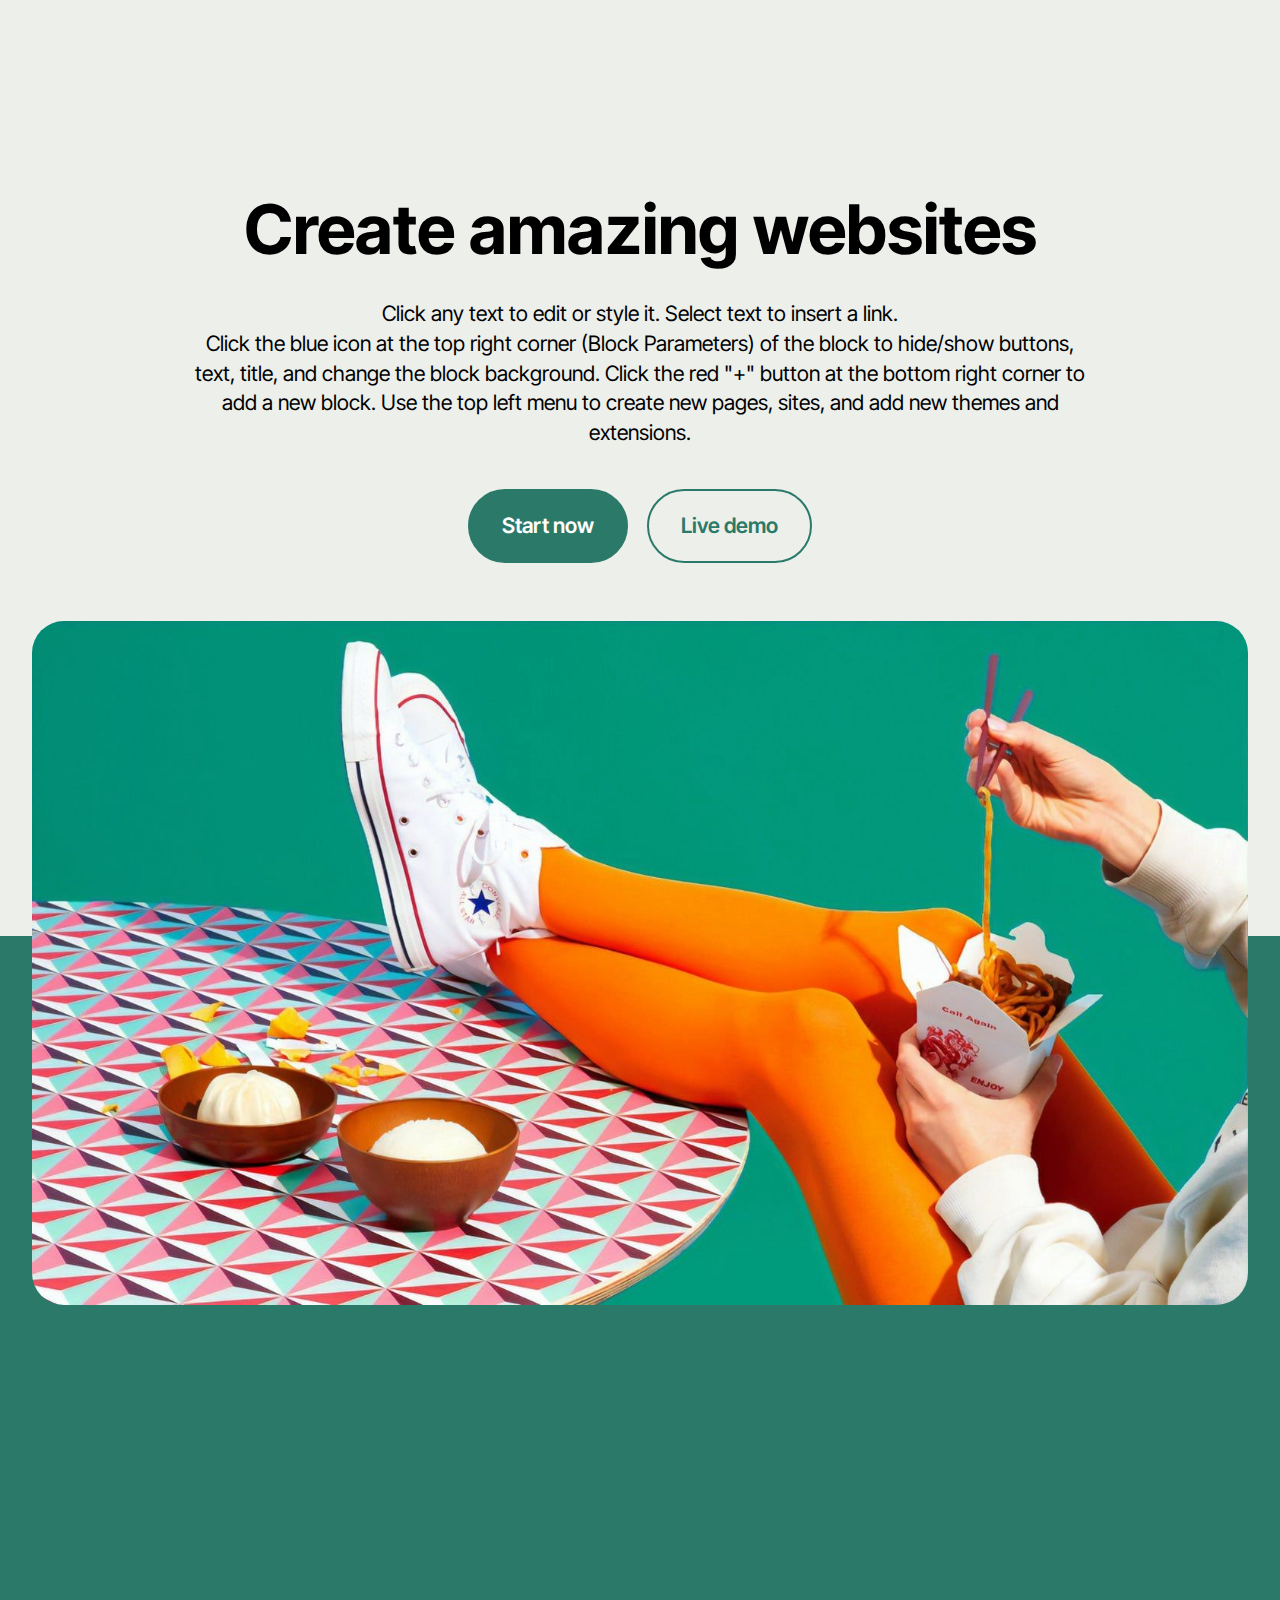
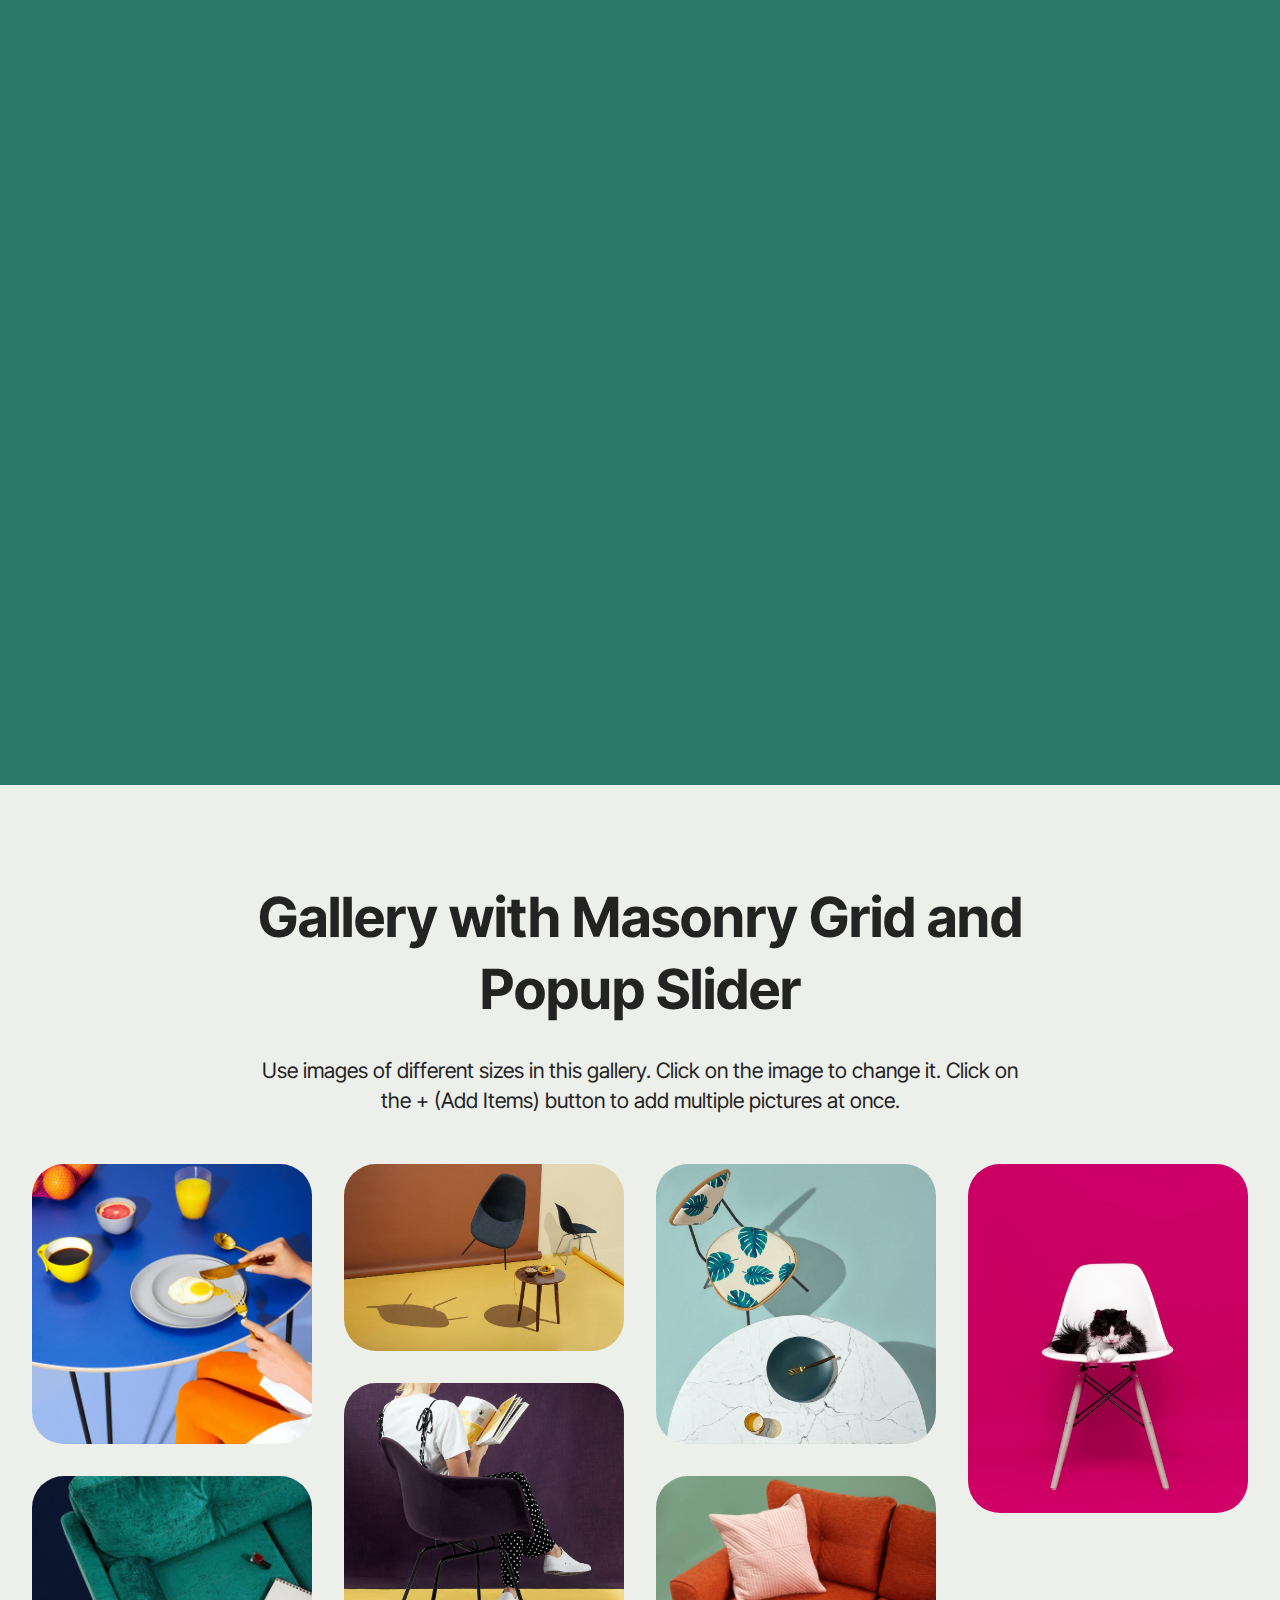
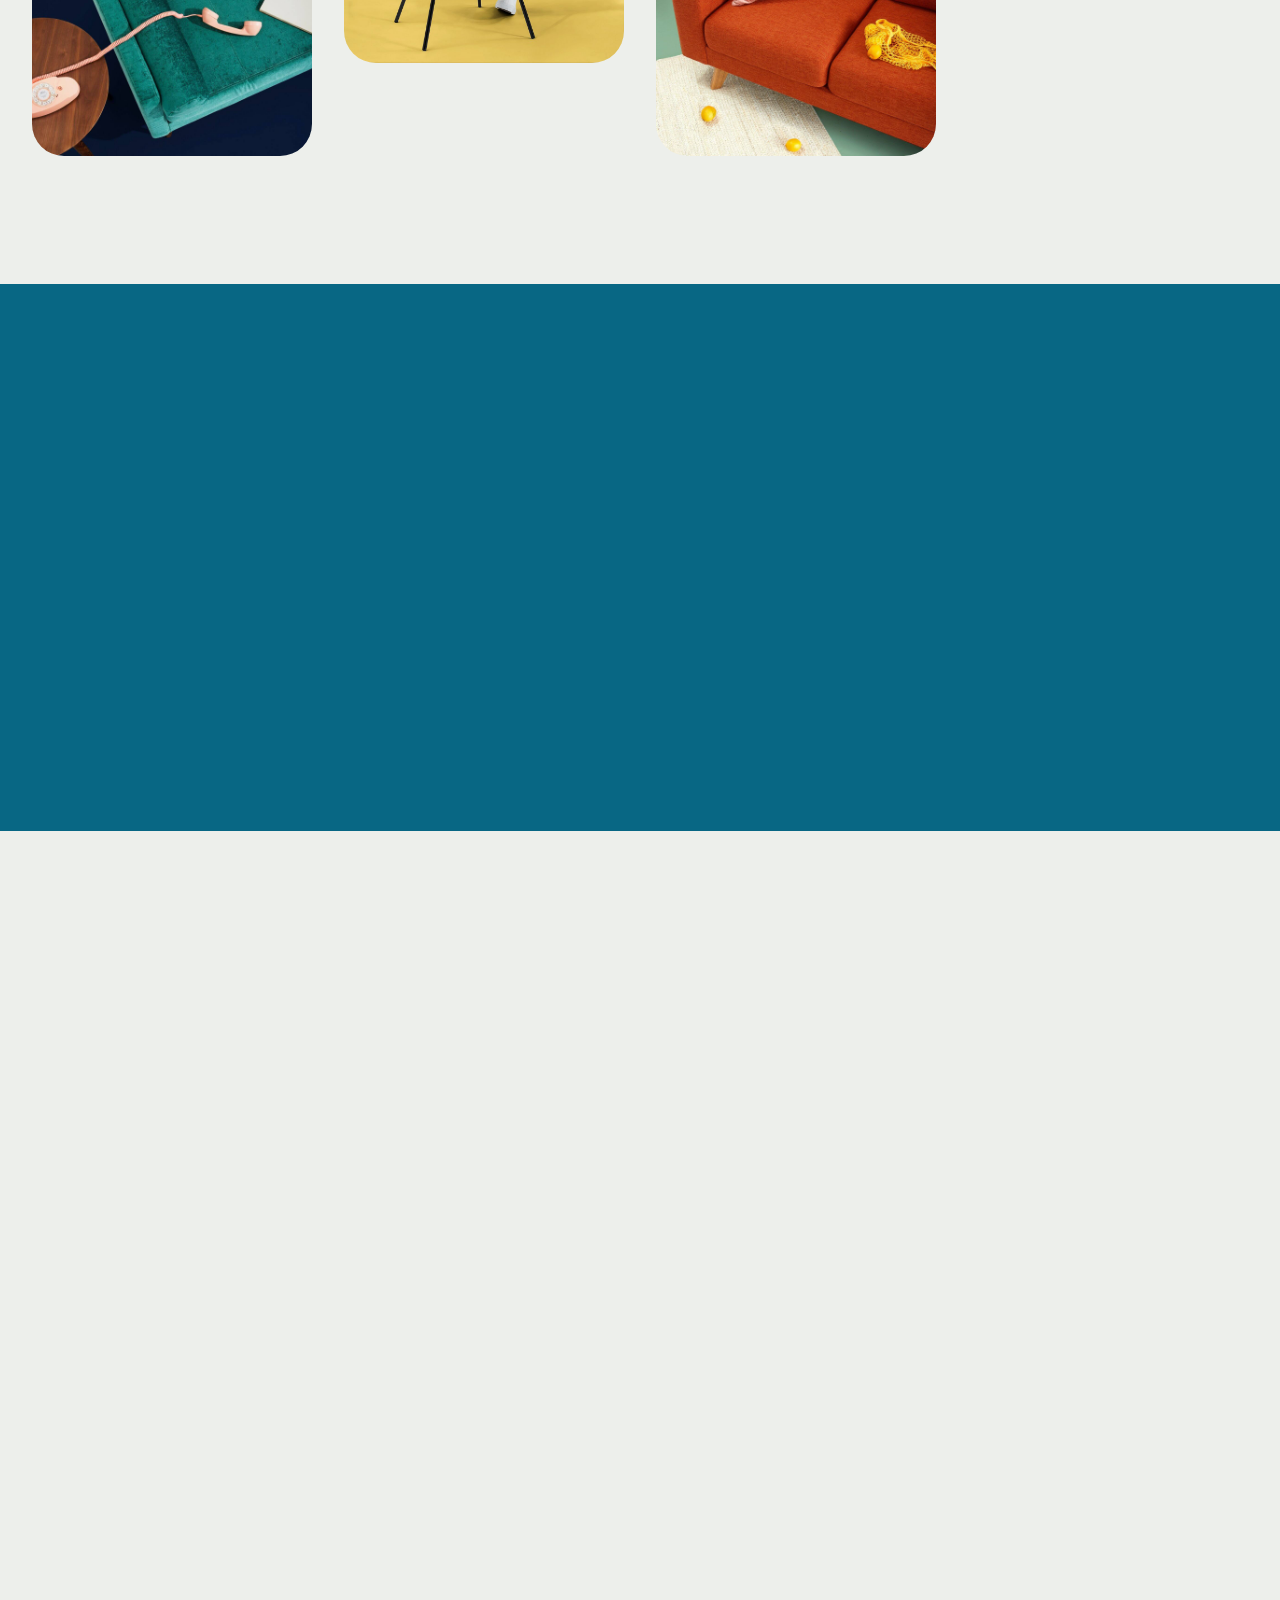
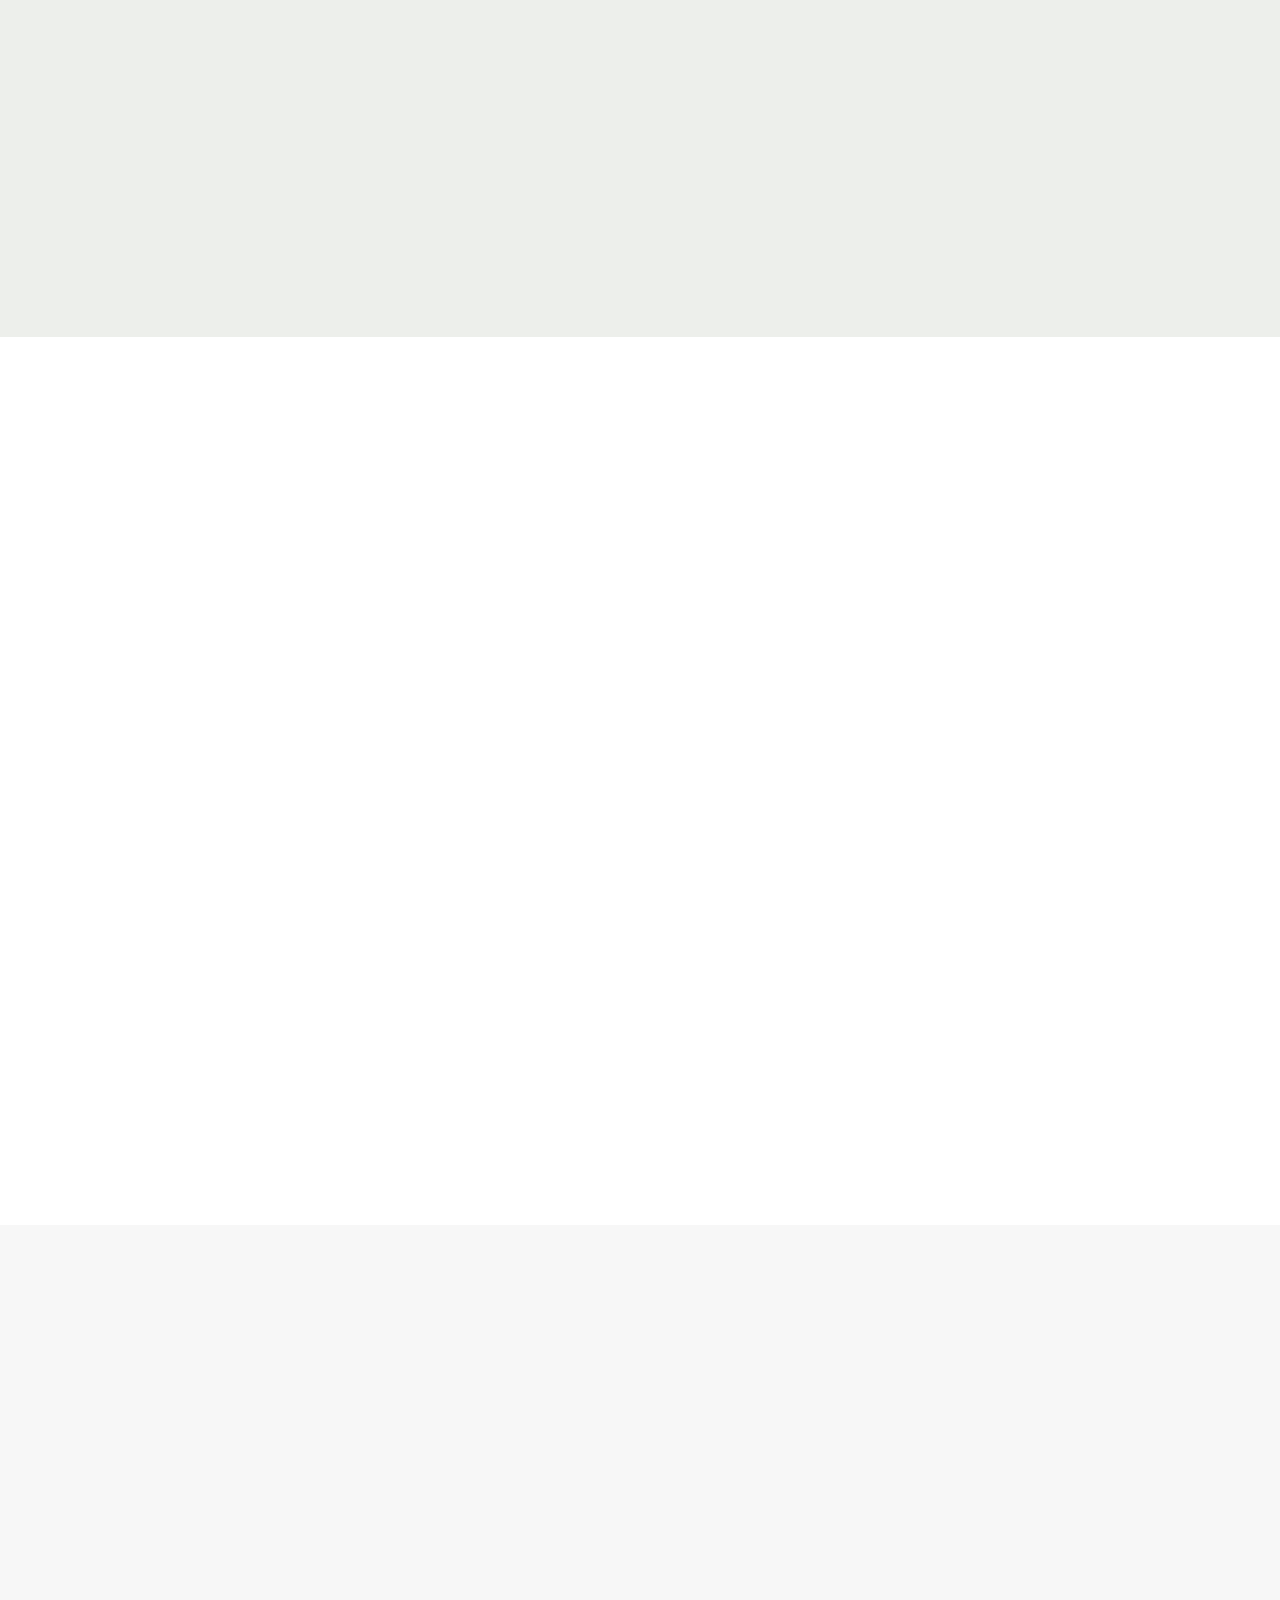
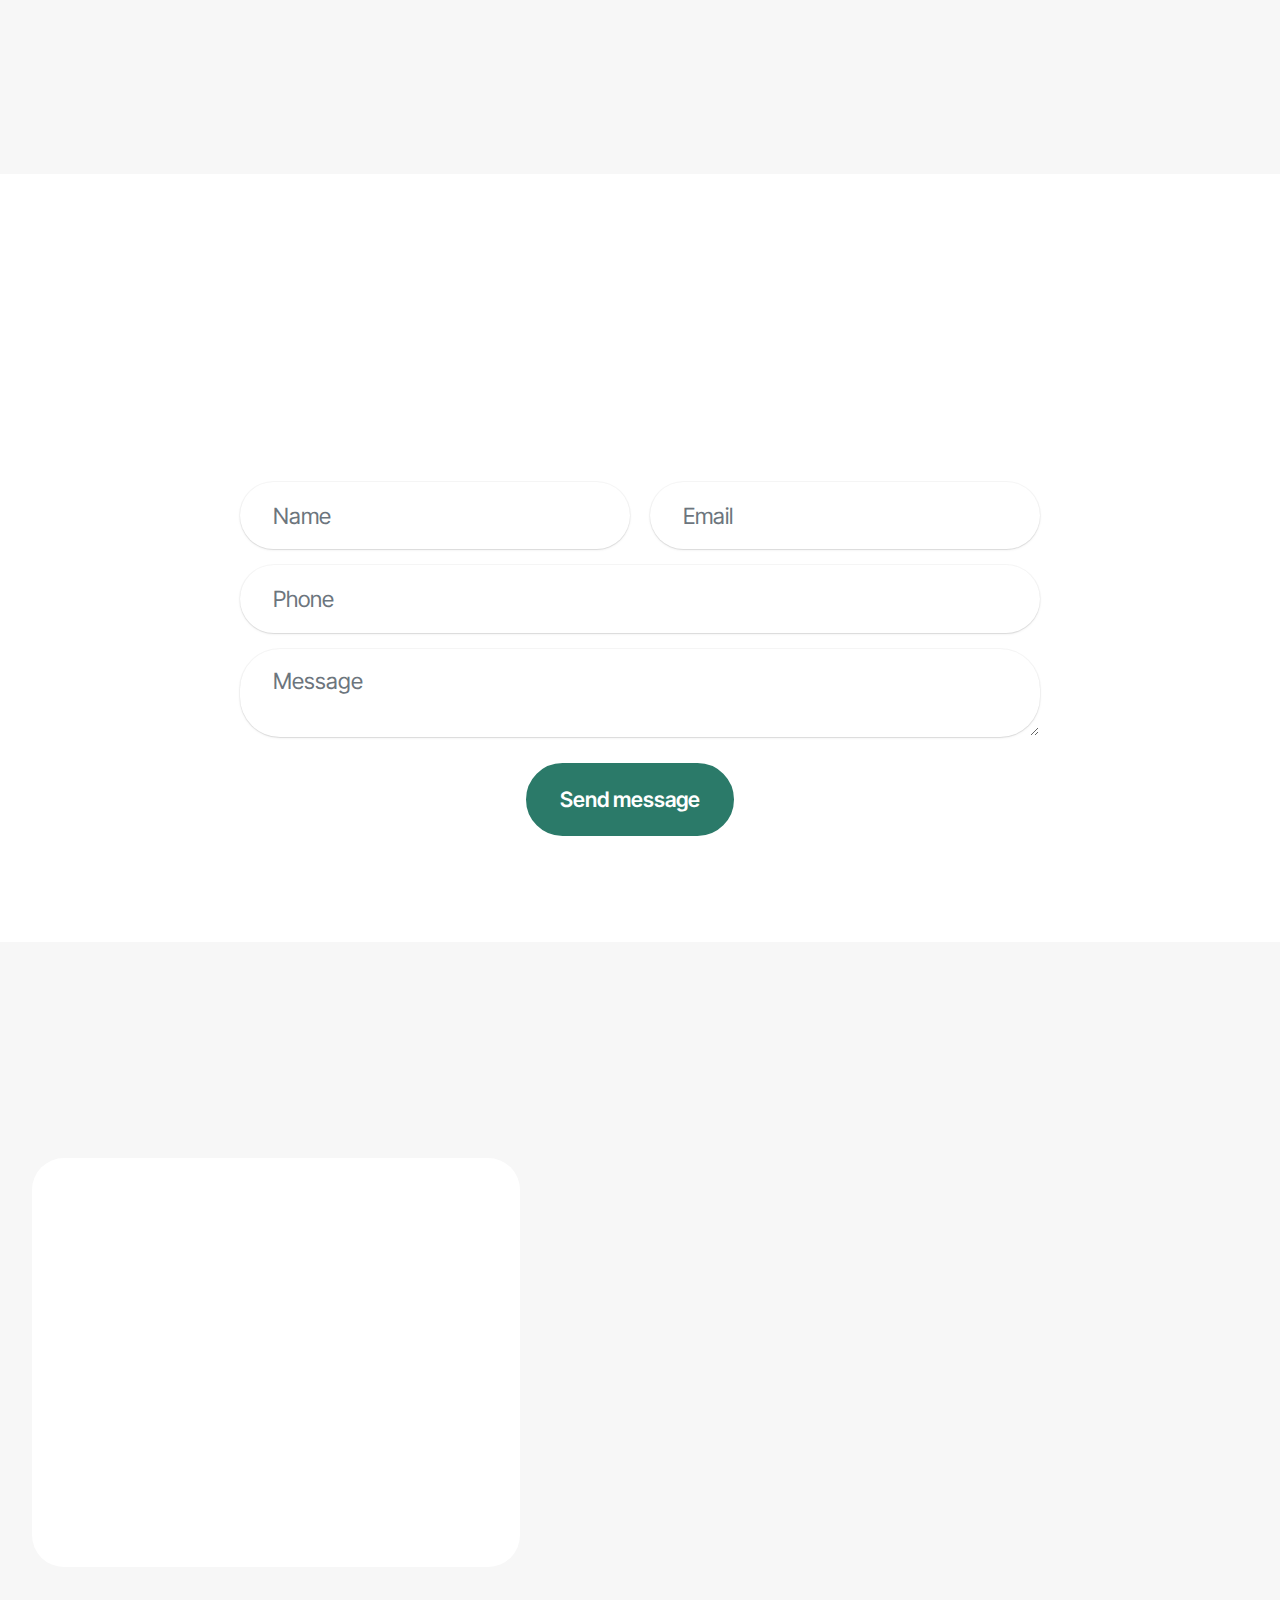
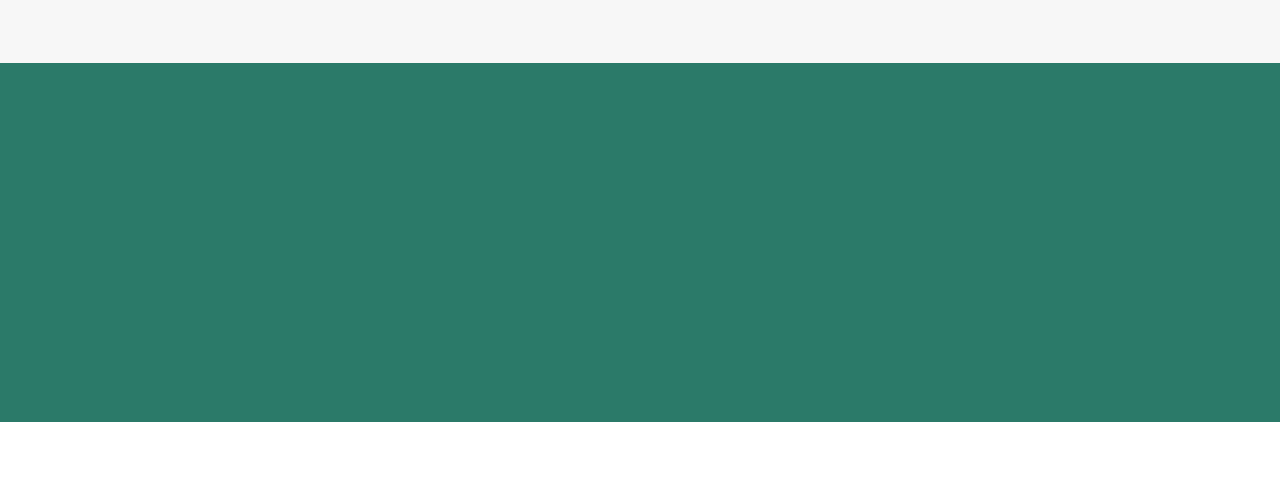
==== index.html @ 75840890 "Add files via upload" ====
<!DOCTYPE html>
<html  >
<head>
  <!-- Site made with Mobirise Website Builder v6.0.1, https://mobirise.com -->
  <meta charset="UTF-8">
  <meta http-equiv="X-UA-Compatible" content="IE=edge">
  <meta name="generator" content="Mobirise v6.0.1, mobirise.com">
  <meta name="viewport" content="width=device-width, initial-scale=1, minimum-scale=1">
  <link rel="shortcut icon" href="assets/images/logo5.png" type="image/x-icon">
  <meta name="description" content="">
  
  
  <title>Home</title>
  <link rel="stylesheet" href="assets/web/assets/mobirise-icons2/mobirise2.css">
  <link rel="stylesheet" href="assets/bootstrap/css/bootstrap.min.css">
  <link rel="stylesheet" href="assets/bootstrap/css/bootstrap-grid.min.css">
  <link rel="stylesheet" href="assets/bootstrap/css/bootstrap-reboot.min.css">
  <link rel="stylesheet" href="assets/animatecss/animate.css">
  <link rel="stylesheet" href="assets/socicon/css/styles.css">
  <link rel="stylesheet" href="assets/theme/css/style.css">
  <link rel="stylesheet" href="assets/gallery/style.css">
  <link rel="preload" href="https://fonts.googleapis.com/css?family=Inter+Tight:100,200,300,400,500,600,700,800,900,100i,200i,300i,400i,500i,600i,700i,800i,900i&display=swap" as="style" onload="this.onload=null;this.rel='stylesheet'">
  <noscript><link rel="stylesheet" href="https://fonts.googleapis.com/css?family=Inter+Tight:100,200,300,400,500,600,700,800,900,100i,200i,300i,400i,500i,600i,700i,800i,900i&display=swap"></noscript>
  <link rel="preload" as="style" href="assets/mobirise/css/mbr-additional.css?v=AO4GKt"><link rel="stylesheet" href="assets/mobirise/css/mbr-additional.css?v=AO4GKt" type="text/css">

  
  
  
</head>
<body>
  
  <section data-bs-version="5.1" class="header5 cid-tJS6uM4N87" id="header05-1">
	

	
	
	<div class="topbg"></div>
	<div class="align-center container">
		<div class="row justify-content-center">
			<div class="col-md-12 col-lg-9">
				<h1 class="mbr-section-title mbr-fonts-style mb-4 display-1"><strong>Create amazing websites</strong></h1>
				<p class="mbr-text mbr-fonts-style mb-4 display-7">Click any text to edit or style it. Select text to insert a link.
<br>Click the blue icon at the top right corner (Block Parameters) of the block to hide/show buttons, text, title, and change the block background. Click the red "+" button at the bottom right corner to add a new block. Use the top left menu to create new pages, sites, and add new themes and extensions.</p>
				<div class="mbr-section-btn mt-3"><a class="btn btn-primary display-7" href="index.html#form02-6">Start now</a> <a class="btn btn-primary-outline display-7" href="index.html#gallery02-v">Live demo</a></div>
			</div>
		</div>
		<div class="row mt-5 justify-content-center">
			<div class="col-12 col-lg-12">
				<img src="assets/images/11.jpg" alt="Mobirise Website Builder" title="">
			</div>
		</div>
	</div>
</section>

<section data-bs-version="5.1" class="features4 cid-tMlEXTHLbS" id="features04-w">
	
	
	<div class="container">
		<div class="row justify-content-center">
			<div class="col-12 content-head">
				<div class="mbr-section-head mb-5">
					<h4 class="mbr-section-title mbr-fonts-style align-center mb-0 display-2"><strong>Our Services</strong></h4>
					<h5 class="mbr-section-subtitle mbr-fonts-style align-center mb-0 mt-4 display-7">Hover over pictures to add more cards or rearrange them with the Tools panel. Add multiple cards by selecting multiple images. You can set the number of columns in Block Parameters.</h5>
					
				</div>
			</div>
		</div>
		<div class="row">
			<div class="item features-image col-12 col-md-6 col-lg-4">
				<div class="item-wrapper">
					<div class="item-img">
						<img src="assets/images/gallery03.jpg" alt="Mobirise Website Builder">
					</div>
					<div class="item-content">
						<h5 class="item-title mbr-fonts-style display-5">
							<strong>Marketing</strong>
						</h5>
						
						<p class="mbr-text mbr-fonts-style display-7">
							Service Description. You can show/hide the title, subtitle, text, button in the Block Parameters
						</p>
						<div class="mbr-section-btn item-footer"><a href="" class="btn item-btn btn-primary display-7">Learn more</a></div>
					</div>

				</div>
			</div>
			<div class="item features-image col-12 col-md-6 col-lg-4">
				<div class="item-wrapper">
					<div class="item-img">
						<img src="assets/images/gallery05.jpg" alt="Mobirise Website Builder">
					</div>
					<div class="item-content">
						<h5 class="item-title mbr-fonts-style display-5">
							<strong>Promotion</strong>
						</h5>
						
						<p class="mbr-text mbr-fonts-style display-7">
							Service Description. You can show/hide the title, subtitle, text, button in the Block Parameters
						</p>
						<div class="mbr-section-btn item-footer"><a href="" class="btn item-btn btn-primary display-7">Learn more</a></div>
					</div>
				</div>
			</div>
			<div class="item features-image col-12 col-md-6 col-lg-4">
				<div class="item-wrapper">
					<div class="item-img">
						<img src="assets/images/gallery02.jpg" alt="Mobirise Website Builder">
					</div>
					<div class="item-content">
						<h5 class="item-title mbr-fonts-style display-5">
							<strong>Branding</strong>
						</h5>
						
						<p class="mbr-text mbr-fonts-style display-7">
							Service Description. You can show/hide the title, subtitle, text, button in the Block Parameters<br>
						</p>
						<div class="mbr-section-btn item-footer"><a href="" class="btn item-btn btn-primary display-7">Learn more</a></div>
					</div>
				</div>
			</div>
		</div>
	</div>
</section>

<section data-bs-version="5.1" class="gallery1 mbr-gallery cid-tMlDYtQ5fF" id="gallery02-v">
    

    
    

    <div class="container-fluid">
        <div class="row justify-content-center">
            <div class="col-12 content-head">
                <div class="mbr-section-head mb-5">
                    <h3 class="mbr-section-title mbr-fonts-style align-center m-0 display-2"><strong>Gallery with Masonry Grid and Popup Slider</strong></h3>
                    <h4 class="mbr-section-subtitle mbr-fonts-style align-center mb-0 mt-4 display-7">Use images of different sizes in this gallery. Click on the image to change it. Click on the + (Add Items) button to add multiple pictures at once.</h4>
                </div>
            </div>
        </div>
        <div class="row mbr-gallery mbr-masonry" data-masonry="{&quot;percentPosition&quot;: true }">
            <div class="col-12 col-md-6 col-lg-3 item gallery-image">
                <div class="item-wrapper" data-toggle="modal" data-bs-toggle="modal" data-target="#uFOIJgC7YO-modal" data-bs-target="#uFOIJgC7YO-modal">
                    <img class="w-100" src="assets/images/gallery03.jpg" alt="Mobirise Website Builder" data-slide-to="0" data-bs-slide-to="0" data-target="#lb-uFOIJgC7YO" data-bs-target="#lb-uFOIJgC7YO">
                    <div class="icon-wrapper">
                        <span class="mobi-mbri mobi-mbri-search mbr-iconfont mbr-iconfont-btn"></span>
                    </div>
                </div>
                
            </div>
            <div class="col-12 col-md-6 col-lg-3 item gallery-image">
                <div class="item-wrapper" data-toggle="modal" data-bs-toggle="modal" data-target="#uFOIJgC7YO-modal" data-bs-target="#uFOIJgC7YO-modal">
                    <img class="w-100" src="assets/images/gallery13.jpg" alt="Mobirise Website Builder" data-slide-to="1" data-bs-slide-to="1" data-target="#lb-uFOIJgC7YO" data-bs-target="#lb-uFOIJgC7YO">
                    <div class="icon-wrapper">
                        <span class="mobi-mbri mobi-mbri-search mbr-iconfont mbr-iconfont-btn"></span>
                    </div>
                </div>
                
            </div>
            <div class="col-12 col-md-6 col-lg-3 item gallery-image">
                <div class="item-wrapper" data-toggle="modal" data-bs-toggle="modal" data-target="#uFOIJgC7YO-modal" data-bs-target="#uFOIJgC7YO-modal">
                    <img class="w-100" src="assets/images/gallery10.jpg" alt="Mobirise Website Builder" data-slide-to="2" data-bs-slide-to="2" data-target="#lb-uFOIJgC7YO" data-bs-target="#lb-uFOIJgC7YO">
                    <div class="icon-wrapper">
                        <span class="mobi-mbri mobi-mbri-search mbr-iconfont mbr-iconfont-btn"></span>
                    </div>
                </div>
                
            </div>
            <div class="col-12 col-md-6 col-lg-3 item gallery-image">
                <div class="item-wrapper" data-toggle="modal" data-bs-toggle="modal" data-target="#uFOIJgC7YO-modal" data-bs-target="#uFOIJgC7YO-modal">
                    <img class="w-100" src="assets/images/gallery08.jpg" alt="Mobirise Website Builder" data-slide-to="3" data-bs-slide-to="3" data-target="#lb-uFOIJgC7YO" data-bs-target="#lb-uFOIJgC7YO">
                    <div class="icon-wrapper">
                        <span class="mobi-mbri mobi-mbri-search mbr-iconfont mbr-iconfont-btn"></span>
                    </div>
                </div>
                
            </div>
            <div class="col-12 col-md-6 col-lg-3 item gallery-image">
                <div class="item-wrapper" data-toggle="modal" data-bs-toggle="modal" data-target="#uFOIJgC7YO-modal" data-bs-target="#uFOIJgC7YO-modal">
                    <img class="w-100" src="assets/images/gallery06.jpg" alt="Mobirise Website Builder" data-slide-to="4" data-bs-slide-to="4" data-target="#lb-uFOIJgC7YO" data-bs-target="#lb-uFOIJgC7YO">
                    <div class="icon-wrapper">
                        <span class="mobi-mbri mobi-mbri-search mbr-iconfont mbr-iconfont-btn"></span>
                    </div>
                </div>
                
            </div>
            <div class="col-12 col-md-6 col-lg-3 item gallery-image">
                <div class="item-wrapper" data-toggle="modal" data-bs-toggle="modal" data-target="#uFOIJgC7YO-modal" data-bs-target="#uFOIJgC7YO-modal">
                    <img class="w-100" src="assets/images/gallery02.jpg" alt="Mobirise Website Builder" data-slide-to="5" data-bs-slide-to="5" data-target="#lb-uFOIJgC7YO" data-bs-target="#lb-uFOIJgC7YO">
                    <div class="icon-wrapper">
                        <span class="mobi-mbri mobi-mbri-search mbr-iconfont mbr-iconfont-btn"></span>
                    </div>
                </div>
                
            </div>
            <div class="col-12 col-md-6 col-lg-3 item gallery-image">
                <div class="item-wrapper" data-toggle="modal" data-bs-toggle="modal" data-target="#uFOIJgC7YO-modal" data-bs-target="#uFOIJgC7YO-modal">
                    <img class="w-100" src="assets/images/gallery01.jpg" alt="Mobirise Website Builder" data-slide-to="6" data-bs-slide-to="6" data-target="#lb-uFOIJgC7YO" data-bs-target="#lb-uFOIJgC7YO">
                    <div class="icon-wrapper">
                        <span class="mobi-mbri mobi-mbri-search mbr-iconfont mbr-iconfont-btn"></span>
                    </div>
                </div>
                
            </div>
        </div>

        <div class="modal mbr-slider" tabindex="-1" role="dialog" aria-hidden="true" id="uFOIJgC7YO-modal">
            <div class="modal-dialog" role="document">
                <div class="modal-content">
                    <div class="modal-body">
                        <div class="carousel slide" id="lb-uFOIJgC7YO" data-interval="5000" data-bs-interval="5000">
                            <div class="carousel-inner">
                                <div class="carousel-item active">
                                    <img class="d-block w-100" src="assets/images/gallery03.jpg" alt="Mobirise Website Builder">
                                </div>
                                <div class="carousel-item">
                                    <img class="d-block w-100" src="assets/images/gallery13.jpg" alt="Mobirise Website Builder">
                                </div>
                                <div class="carousel-item">
                                    <img class="d-block w-100" src="assets/images/gallery10.jpg" alt="Mobirise Website Builder">
                                </div>
                                <div class="carousel-item">
                                    <img class="d-block w-100" src="assets/images/gallery08.jpg" alt="Mobirise Website Builder">
                                </div>
                                <div class="carousel-item">
                                    <img class="d-block w-100" src="assets/images/gallery06.jpg" alt="Mobirise Website Builder">
                                </div>
                                <div class="carousel-item">
                                    <img class="d-block w-100" src="assets/images/gallery02.jpg" alt="Mobirise Website Builder">
                                </div>
                                <div class="carousel-item">
                                    <img class="d-block w-100" src="assets/images/gallery01.jpg" alt="Mobirise Website Builder">
                                </div>
                            </div>
                            <ol class="carousel-indicators">
                                <li data-slide-to="0" data-bs-slide-to="0" class="active" data-target="#lb-uFOIJgC7YO" data-bs-target="#lb-uFOIJgC7YO"></li>
                                <li data-slide-to="1" data-bs-slide-to="1" data-target="#lb-uFOIJgC7YO" data-bs-target="#lb-uFOIJgC7YO"></li>
                                <li data-slide-to="2" data-bs-slide-to="2" data-target="#lb-uFOIJgC7YO" data-bs-target="#lb-uFOIJgC7YO"></li>
                                <li data-slide-to="3" data-bs-slide-to="3" data-target="#lb-uFOIJgC7YO" data-bs-target="#lb-uFOIJgC7YO"></li>
                                <li data-slide-to="4" data-bs-slide-to="4" data-target="#lb-uFOIJgC7YO" data-bs-target="#lb-uFOIJgC7YO"></li>
                                <li data-slide-to="5" data-bs-slide-to="5" data-target="#lb-uFOIJgC7YO" data-bs-target="#lb-uFOIJgC7YO"></li>
                                <li data-slide-to="6" data-bs-slide-to="6" data-target="#lb-uFOIJgC7YO" data-bs-target="#lb-uFOIJgC7YO"></li>
                            </ol>
                            <a role="button" href="" class="close" data-dismiss="modal" data-bs-dismiss="modal" aria-label="Close">
                            </a>
                            <a class="carousel-control-prev carousel-control" role="button" data-slide="prev" data-bs-slide="prev" href="#lb-uFOIJgC7YO">
                                <span class="mobi-mbri mobi-mbri-arrow-prev" aria-hidden="true"></span>
                                <span class="sr-only visually-hidden">Previous</span>
                            </a>
                            <a class="carousel-control-next carousel-control" role="button" data-slide="next" data-bs-slide="next" href="#lb-uFOIJgC7YO">
                                <span class="mobi-mbri mobi-mbri-arrow-next" aria-hidden="true"></span>
                                <span class="sr-only visually-hidden">Next</span>
                            </a>
                        </div>
                    </div>
                </div>
            </div>
        </div>
    </div>
</section>

<section data-bs-version="5.1" class="header09 cid-tLAX5BnXkJ" id="header09-q">
	
	
	<div class="container">
		<div class="row">
			<div class="content-wrap col-12 col-md-8">
				<h1 class="mbr-section-title mbr-fonts-style mbr-white mb-4 display-1"><strong>Unlock boundless possibilities</strong></h1>
				
				<p class="mbr-fonts-style mbr-text mbr-white mb-4 display-7">
					Mobirise Free Website Maker is perfect for non-techies and great for pro-coders for fast prototyping and small customers' projects.
				</p>
				<div class="mbr-section-btn"><a class="btn btn-white-outline display-7" href="https://mobiri.se">Learn more</a></div>
			</div>
		</div>
	</div>
</section>

<section data-bs-version="5.1" class="header7 cid-tLeaLmEeFr" id="header07-h">
  

  
  
  
  <div class="align-center container">
    <div class="row justify-content-center">
      <div class="col-md-12 col-lg-9 mb-5">
        <h1 class="mbr-section-title mbr-fonts-style display-1"><strong>Block with video</strong>
        </h1>
        <p class="mbr-text mbr-fonts-style mt-4 display-7">
          Click on the media content to replace it. In some blocks, you can change media content via Block Parameters.
        </p>
        
      </div>
    </div>

    <div class="row justify-content-center">
      <div class="mbr-figure col-12 col-md-12"><iframe class="mbr-embedded-video" src="https://www.youtube.com/embed/sGpPgQeEyOc?rel=0&amp;amp;mute=1&amp;showinfo=0&amp;autoplay=1&amp;loop=1&amp;playlist=sGpPgQeEyOc" width="1280" height="720" frameborder="0" allowfullscreen></iframe></div>
    </div>
  </div>
</section>

<section data-bs-version="5.1" class="header1 cid-tJS9vXDdRK" id="header01-7">
	

	
	

	<div class="container">
		<div class="row justify-content-center">
			<div class="col-12 col-md-12 col-lg-7 image-wrapper">
				<img class="w-100" src="assets/images/gallery01.jpg" alt="Mobirise Website Builder">
			</div>
			<div class="col-12 col-lg col-md-12">
				<div class="text-wrapper align-left">
					<h1 class="mbr-section-title mbr-fonts-style mb-4 display-2"><strong>About us</strong></h1>
					<p class="mbr-text mbr-fonts-style mb-4 display-7">
						Most blocks can be used with various types of backgrounds: color, pictures, or videos. It can be set in Block Parameters.&nbsp;You can show/hide the title, subtitle, text, button in the Block Parameters (blue gear icon at the top right corner of the block).&nbsp;</p>
					<div class="mbr-section-btn mt-3"><a class="btn btn-primary display-7" href="https://mobiri.se">Start now</a></div>
				</div>
			</div>
		</div>
	</div>
</section>

<section data-bs-version="5.1" class="features15 cid-tLek7gQhG7" id="features015-m">
	

	
	
	<div class="container">
		<div class="mbr-section-head mb-5">
			<h4 class="mbr-section-title mbr-fonts-style align-center mb-0 display-2">
			  <strong>Why us?</strong></h4>
			
		  </div>
		<div class="row justify-content-center">
			<div class="item features-without-image col-12 col-lg-4">
				<div class="item-wrapper">
					<div class="img-wrapper">
						<img src="assets/images/shop1.jpg" alt="Mobirise Website Builder">
					</div>
					<div class="card-box">
						<h4 class="card-title mbr-fonts-style mb-3 display-5">
							<strong>Free</strong></h4>
						<h5 class="card-text mbr-fonts-style display-7">
							Mobirise is a free website builder. Mobirise is a free website builder. Mobirise is a free website builder.</h5>
					</div>
				</div>
			</div>
			<div class="item features-without-image col-12 col-lg-4">
				<div class="item-wrapper">
					<div class="img-wrapper">
						<img src="assets/images/shop2.jpg" alt="Mobirise Website Builder">
					</div>
					<div class="card-box">
						<h4 class="card-title mbr-fonts-style mb-3 display-5">
							<strong>Easy</strong></h4>
						<h5 class="card-text mbr-fonts-style display-7">
							Create landing pages with ease. Create landing pages with ease. Create landing pages with ease.<br><br></h5>
					</div>
				</div>
			</div>
			<div class="item features-without-image col-12 col-lg-4">
				<div class="item-wrapper">
					<div class="img-wrapper">
						<img src="assets/images/shop3.jpg" alt="Mobirise Website Builder">
					</div>
					<div class="card-box">
						<h4 class="card-title mbr-fonts-style mb-3 display-5">
							<strong>Beautiful</strong></h4>
						<h5 class="card-text mbr-fonts-style display-7">
							Build a website with Mobirise. Build a web page with Mobirise. Create a website with Mobirise.</h5>
					</div>
				</div>
			</div>
		</div>
	</div>
</section>

<section data-bs-version="5.1" class="form5 cid-tJS9pBcTSa" id="form02-6">
    
    
    <div class="container">
        <div class="mbr-section-head mb-5">
            <h3 class="mbr-section-title mbr-fonts-style align-center mb-0 display-2">
                <strong>Contact Form</strong></h3>
            <h4 class="mbr-section-subtitle mbr-fonts-style align-center mb-0 mt-4 display-7">To change your notification email, click on any form field below.
<div>The number of submissions is limited to 10 per day without the Form Builder.</div></h4>
        </div>
        <div class="row justify-content-center mt-4">
            <div class="col-lg-8 mx-auto mbr-form" data-form-type="formoid">
                <form action="https://mobirise.eu/" method="POST" class="mbr-form form-with-styler" data-form-title="Form Name"><input type="hidden" name="email" data-form-email="true" value="3pv++PORjNAfRVzkwAbi9o5IzbH943s7WS3o5NenfN7A37dmPRAbsD1P+XZfbIsJ6HqCWUndQ1pQ9+woYKmPo8W5rOps6Tz92j4HXV4DMTwRvbv8zeATvOWM2hpTVlFs">
                    <div class="row">
                        <div hidden="hidden" data-form-alert="" class="alert alert-success col-12">Thanks for filling out the form!</div>
                        <div hidden="hidden" data-form-alert-danger="" class="alert alert-danger col-12">
                            Oops...! some problem!
                        </div>
                    </div>
                    <div class="dragArea row">
                        <div class="col-md col-sm-12 form-group mb-3" data-for="name">
                            <input type="text" name="name" placeholder="Name" data-form-field="name" class="form-control" value="" id="name-form02-6">
                        </div>
                        <div class="col-md col-sm-12 form-group mb-3" data-for="email">
                            <input type="email" name="email" placeholder="Email" data-form-field="email" class="form-control" value="" id="email-form02-6">
                        </div>
                        <div class="col-12 form-group mb-3" data-for="phone">
                            <input type="tel" name="phone" placeholder="Phone" data-form-field="phone" class="form-control" value="" id="phone-form02-6">
                        </div>
                        <div class="col-12 form-group mb-3" data-for="textarea">
                            <textarea name="textarea" placeholder="Message" data-form-field="textarea" class="form-control" id="textarea-form02-6"></textarea>
                        </div>
                        <div class="col-lg-12 col-md-12 col-sm-12 align-center mbr-section-btn">
                            <button type="submit" class="btn btn-primary display-7">Send message</button>
                        </div>
                    </div>
                </form>
            </div>
        </div>
    </div>
</section>

<section data-bs-version="5.1" class="contacts2 map1 cid-tLdYHD757A" id="contacts02-9">

    

    
    <div class="container">
        <div class="mbr-section-head mb-5">
            <h3 class="mbr-section-title mbr-fonts-style align-center mb-0 display-2">
                <strong>Contacts</strong>
            </h3>
            
        </div>
        <div class="row justify-content-center mt-4">
            <div class="card col-12 col-md-5">
                <div class="card-wrapper">
                    <div class="text-wrapper">
                        <h5 class="cardTitle mbr-fonts-style mb-2 display-5">
                        <strong>Get in touch</strong></h5>
                    <ul class="list mbr-fonts-style display-7">
                        <li class="mbr-text item-wrap"><span style="font-size: 1.4rem;">Phone: </span><a href="tel:+12345678910" class="text-primary" style="font-size: 1.4rem;">0 (800) 123 45 67</a><br></li>
                        <li class="mbr-text item-wrap">WhatsApp: <a href="https://wa.me/12345678910" class="text-primary">0 (800) 123 45 67</a></li>
                        <li class="mbr-text item-wrap">Email: <a href="mailto:info@site.com" class="text-primary">info@site.com</a></li><li class="mbr-text item-wrap"><br></li>
                        <li class="mbr-text item-wrap">Address: </li><li class="mbr-text item-wrap">350 5th Ave, New York, NY 10118</li><li class="mbr-text item-wrap"><span style="font-size: 1.4rem;">Working hours:</span><br></li><li class="mbr-text item-wrap">9:00AM - 6:00PM</li>
                    </ul>
                    </div>
                </div>
            </div>
            <div class="map-wrapper col-12 col-md-7">
                <div class="google-map"><iframe frameborder="0" style="border:0" src="https://www.google.com/maps/embed?pb=!1m14!1m8!1m3!1d6045.3003145248895!2d-73.9884657!3d40.7477229!3m2!1i1024!2i768!4f13.1!3m3!1m2!1s0x89c259a9ac1f1b85%3A0x7e33d1c0e7af3be4!2zMzUwIDV0aCBBdmUsIE5ldyBZb3JrLCBOWSAxMDExOCwg0KHQqNCQ!5e0!3m2!1sru!2sru!4v1689597362021!5m2!1sen!2sen" allowfullscreen=""></iframe></div>
            </div>
        </div>
    </div>
</section>

<section data-bs-version="5.1" class="footer1 programm5 cid-tJS9NNcTLZ" once="footers" id="footer03-8">

        

    

    <div class="container">
        <div class="row">

            <div class="row-links mb-4">
                <ul class="header-menu">
                  
                  
                  
                  
                <li class="header-menu-item mbr-fonts-style display-5"><a href="index.html#header01-7" class="text-danger">About</a></li><li class="header-menu-item mbr-fonts-style display-5"><a href="index.html#header01-7" class="text-danger">About</a></li><li class="header-menu-item mbr-fonts-style display-5"><a href="index.html#header01-7" class="text-danger">About</a></li></ul>
              </div>

            <div class="col-12">
                
            </div>
            <div class="col-12 mt-5">
                <p class="mbr-fonts-style copyright display-7">
                    © Copyright 2025 Airhopman - All Rights Reserved
                </p>
            </div>
        </div>
    </div>
</section><section class="display-7" style="padding: 0;align-items: center;justify-content: center;flex-wrap: wrap;    align-content: center;display: flex;position: relative;height: 4rem;"><a href="https://mobiri.se/" style="flex: 1 1;height: 4rem;position: absolute;width: 100%;z-index: 1;"><img alt="" style="height: 4rem;" src="[data-uri]"></a><p style="margin: 0;text-align: center;" class="display-7">&#8204;</p><a style="z-index:1" href="https://mobirise.com/builder/ai-website-creator.html">Free AI Website Creator</a></section><script src="assets/bootstrap/js/bootstrap.bundle.min.js"></script>  <script src="assets/smoothscroll/smooth-scroll.js"></script>  <script src="assets/ytplayer/index.js"></script>  <script src="assets/masonry/masonry.pkgd.min.js"></script>  <script src="assets/imagesloaded/imagesloaded.pkgd.min.js"></script>  <script src="assets/theme/js/script.js"></script>  <script src="assets/gallery/player.min.js"></script>  <script src="assets/gallery/script.js"></script>  <script src="assets/formoid/formoid.min.js"></script>  
  
  
  <input name="animation" type="hidden">
  </body>
</html>
---- assets/web/assets/mobirise-icons2/mobirise2.css ----
@font-face {
  font-family: 'Moririse2';
  font-display: swap;
  src:  url('mobirise2.eot?f2bix4');
  src:  url('mobirise2.eot?f2bix4#iefix') format('embedded-opentype'),
    url('mobirise2.ttf?f2bix4') format('truetype'),
    url('mobirise2.woff?f2bix4') format('woff'),
    url('mobirise2.svg?f2bix4#mobirise2') format('svg');
  font-weight: normal;
  font-style: normal;
}

[class^="mobi-"], [class*=" mobi-"] {
  /* use !important to prevent issues with browser extensions that change fonts */
  font-family: 'Moririse2' !important;
  speak: none;
  font-style: normal;
  font-weight: normal;
  font-variant: normal;
  text-transform: none;
  line-height: 1;

  /* Better Font Rendering =========== */
  -webkit-font-smoothing: antialiased;
  -moz-osx-font-smoothing: grayscale;
}

.mobi-mbri-add-submenu:before {
  content: "\e900";
}
.mobi-mbri-alert:before {
  content: "\e901";
}
.mobi-mbri-align-center:before {
  content: "\e902";
}
.mobi-mbri-align-justify:before {
  content: "\e903";
}
.mobi-mbri-align-left:before {
  content: "\e904";
}
.mobi-mbri-align-right:before {
  content: "\e905";
}
.mobi-mbri-android:before {
  content: "\e906";
}
.mobi-mbri-apple:before {
  content: "\e907";
}
.mobi-mbri-arrow-down:before {
  content: "\e908";
}
.mobi-mbri-arrow-next:before {
  content: "\e909";
}
.mobi-mbri-arrow-prev:before {
  content: "\e90a";
}
.mobi-mbri-arrow-up:before {
  content: "\e90b";
}
.mobi-mbri-bold:before {
  content: "\e90c";
}
.mobi-mbri-bookmark:before {
  content: "\e90d";
}
.mobi-mbri-bootstrap:before {
  content: "\e90e";
}
.mobi-mbri-briefcase:before {
  content: "\e90f";
}
.mobi-mbri-browse:before {
  content: "\e910";
}
.mobi-mbri-bulleted-list:before {
  content: "\e911";
}
.mobi-mbri-calendar:before {
  content: "\e912";
}
.mobi-mbri-camera:before {
  content: "\e913";
}
.mobi-mbri-cart-add:before {
  content: "\e914";
}
.mobi-mbri-cart-full:before {
  content: "\e915";
}
.mobi-mbri-cash:before {
  content: "\e916";
}
.mobi-mbri-change-style:before {
  content: "\e917";
}
.mobi-mbri-chat:before {
  content: "\e918";
}
.mobi-mbri-clock:before {
  content: "\e919";
}
.mobi-mbri-close:before {
  content: "\e91a";
}
.mobi-mbri-cloud:before {
  content: "\e91b";
}
.mobi-mbri-code:before {
  content: "\e91c";
}
.mobi-mbri-contact-form:before {
  content: "\e91d";
}
.mobi-mbri-credit-card:before {
  content: "\e91e";
}
.mobi-mbri-cursor-click:before {
  content: "\e91f";
}
.mobi-mbri-cust-feedback:before {
  content: "\e920";
}
.mobi-mbri-database:before {
  content: "\e921";
}
.mobi-mbri-delivery:before {
  content: "\e922";
}
.mobi-mbri-desktop:before {
  content: "\e923";
}
.mobi-mbri-devices:before {
  content: "\e924";
}
.mobi-mbri-down:before {
  content: "\e925";
}
.mobi-mbri-download-2:before {
  content: "\e926";
}
.mobi-mbri-download:before {
  content: "\e927";
}
.mobi-mbri-drag-n-drop-2:before {
  content: "\e928";
}
.mobi-mbri-drag-n-drop:before {
  content: "\e929";
}
.mobi-mbri-edit-2:before {
  content: "\e92a";
}
.mobi-mbri-edit:before {
  content: "\e92b";
}
.mobi-mbri-error:before {
  content: "\e92c";
}
.mobi-mbri-extension:before {
  content: "\e92d";
}
.mobi-mbri-features:before {
  content: "\e92e";
}
.mobi-mbri-file:before {
  content: "\e92f";
}
.mobi-mbri-flag:before {
  content: "\e930";
}
.mobi-mbri-folder:before {
  content: "\e931";
}
.mobi-mbri-gift:before {
  content: "\e932";
}
.mobi-mbri-github:before {
  content: "\e933";
}
.mobi-mbri-globe-2:before {
  content: "\e934";
}
.mobi-mbri-globe:before {
  content: "\e935";
}
.mobi-mbri-growing-chart:before {
  content: "\e936";
}
.mobi-mbri-hearth:before {
  content: "\e937";
}
.mobi-mbri-help:before {
  content: "\e938";
}
.mobi-mbri-home:before {
  content: "\e939";
}
.mobi-mbri-hot-cup:before {
  content: "\e93a";
}
.mobi-mbri-idea:before {
  content: "\e93b";
}
.mobi-mbri-image-gallery:before {
  content: "\e93c";
}
.mobi-mbri-image-slider:before {
  content: "\e93d";
}
.mobi-mbri-info:before {
  content: "\e93e";
}
.mobi-mbri-italic:before {
  content: "\e93f";
}
.mobi-mbri-key:before {
  content: "\e940";
}
.mobi-mbri-laptop:before {
  content: "\e941";
}
.mobi-mbri-layers:before {
  content: "\e942";
}
.mobi-mbri-left-right:before {
  content: "\e943";
}
.mobi-mbri-left:before {
  content: "\e944";
}
.mobi-mbri-letter:before {
  content: "\e945";
}
.mobi-mbri-like:before {
  content: "\e946";
}
.mobi-mbri-link:before {
  content: "\e947";
}
.mobi-mbri-lock:before {
  content: "\e948";
}
.mobi-mbri-login:before {
  content: "\e949";
}
.mobi-mbri-logout:before {
  content: "\e94a";
}
.mobi-mbri-magic-stick:before {
  content: "\e94b";
}
.mobi-mbri-map-pin:before {
  content: "\e94c";
}
.mobi-mbri-menu:before {
  content: "\e94d";
}
.mobi-mbri-mobile-2:before {
  content: "\e94e";
}
.mobi-mbri-mobile-horizontal:before {
  content: "\e94f";
}
.mobi-mbri-mobile:before {
  content: "\e950";
}
.mobi-mbri-mobirise:before {
  content: "\e951";
}
.mobi-mbri-more-horizontal:before {
  content: "\e952";
}
.mobi-mbri-more-vertical:before {
  content: "\e953";
}
.mobi-mbri-music:before {
  content: "\e954";
}
.mobi-mbri-new-file:before {
  content: "\e955";
}
.mobi-mbri-numbered-list:before {
  content: "\e956";
}
.mobi-mbri-opened-folder:before {
  content: "\e957";
}
.mobi-mbri-pages:before {
  content: "\e958";
}
.mobi-mbri-paper-plane:before {
  content: "\e959";
}
.mobi-mbri-paperclip:before {
  content: "\e95a";
}
.mobi-mbri-phone:before {
  content: "\e95b";
}
.mobi-mbri-photo:before {
  content: "\e95c";
}
.mobi-mbri-photos:before {
  content: "\e95d";
}
.mobi-mbri-pin:before {
  content: "\e95e";
}
.mobi-mbri-play:before {
  content: "\e95f";
}
.mobi-mbri-plus:before {
  content: "\e960";
}
.mobi-mbri-preview:before {
  content: "\e961";
}
.mobi-mbri-print:before {
  content: "\e962";
}
.mobi-mbri-protect:before {
  content: "\e963";
}
.mobi-mbri-question:before {
  content: "\e964";
}
.mobi-mbri-quote-left:before {
  content: "\e965";
}
.mobi-mbri-quote-right:before {
  content: "\e966";
}
.mobi-mbri-redo:before {
  content: "\e967";
}
.mobi-mbri-refresh:before {
  content: "\e968";
}
.mobi-mbri-responsive-2:before {
  content: "\e969";
}
.mobi-mbri-responsive:before {
  content: "\e96a";
}
.mobi-mbri-right:before {
  content: "\e96b";
}
.mobi-mbri-rocket:before {
  content: "\e96c";
}
.mobi-mbri-sad-face:before {
  content: "\e96d";
}
.mobi-mbri-sale:before {
  content: "\e96e";
}
.mobi-mbri-save:before {
  content: "\e96f";
}
.mobi-mbri-search:before {
  content: "\e970";
}
.mobi-mbri-setting-2:before {
  content: "\e971";
}
.mobi-mbri-setting-3:before {
  content: "\e972";
}
.mobi-mbri-setting:before {
  content: "\e973";
}
.mobi-mbri-share:before {
  content: "\e974";
}
.mobi-mbri-shopping-bag:before {
  content: "\e975";
}
.mobi-mbri-shopping-basket:before {
  content: "\e976";
}
.mobi-mbri-shopping-cart:before {
  content: "\e977";
}
.mobi-mbri-sites:before {
  content: "\e978";
}
.mobi-mbri-smile-face:before {
  content: "\e979";
}
.mobi-mbri-speed:before {
  content: "\e97a";
}
.mobi-mbri-star:before {
  content: "\e97b";
}
.mobi-mbri-success:before {
  content: "\e97c";
}
.mobi-mbri-sun:before {
  content: "\e97d";
}
.mobi-mbri-sun2:before {
  content: "\e97e";
}
.mobi-mbri-tablet-vertical:before {
  content: "\e97f";
}
.mobi-mbri-tablet:before {
  content: "\e980";
}
.mobi-mbri-target:before {
  content: "\e981";
}
.mobi-mbri-timer:before {
  content: "\e982";
}
.mobi-mbri-to-ftp:before {
  content: "\e983";
}
.mobi-mbri-to-local-drive:before {
  content: "\e984";
}
.mobi-mbri-touch-swipe:before {
  content: "\e985";
}
.mobi-mbri-touch:before {
  content: "\e986";
}
.mobi-mbri-trash:before {
  content: "\e987";
}
.mobi-mbri-underline:before {
  content: "\e988";
}
.mobi-mbri-undo:before {
  content: "\e989";
}
.mobi-mbri-unlink:before {
  content: "\e98a";
}
.mobi-mbri-unlock:before {
  content: "\e98b";
}
.mobi-mbri-up-down:before {
  content: "\e98c";
}
.mobi-mbri-up:before {
  content: "\e98d";
}
.mobi-mbri-update:before {
  content: "\e98e";
}
.mobi-mbri-upload-2:before {
  content: "\e98f";
}
.mobi-mbri-upload:before {
  content: "\e990";
}
.mobi-mbri-user-2:before {
  content: "\e991";
}
.mobi-mbri-user:before {
  content: "\e992";
}
.mobi-mbri-users:before {
  content: "\e993";
}
.mobi-mbri-video-play:before {
  content: "\e994";
}
.mobi-mbri-video:before {
  content: "\e995";
}
.mobi-mbri-watch:before {
  content: "\e996";
}
.mobi-mbri-website-theme-2:before {
  content: "\e997";
}
.mobi-mbri-website-theme:before {
  content: "\e998";
}
.mobi-mbri-wifi:before {
  content: "\e999";
}
.mobi-mbri-windows:before {
  content: "\e99a";
}
.mobi-mbri-zoom-in:before {
  content: "\e99b";
}
.mobi-mbri-zoom-out:before {
  content: "\e99c";
}
---- assets/socicon/css/styles.css ----
@charset "UTF-8";

@font-face {
  font-family: 'Socicon';
  src:  url('../fonts/socicon.eot');
  src:  url('../fonts/socicon.eot?#iefix') format('embedded-opentype'),
    url('../fonts/socicon.woff2') format('woff2'),
    url('../fonts/socicon.ttf') format('truetype'),
    url('../fonts/socicon.woff') format('woff'),
    url('../fonts/socicon.svg#socicon') format('svg');
  font-weight: normal;
  font-style: normal;
  font-display: swap;
}

[data-icon]:before {
  font-family: "socicon" !important;
  content: attr(data-icon);
  font-style: normal !important;
  font-weight: normal !important;
  font-variant: normal !important;
  text-transform: none !important;
  speak: none;
  line-height: 1;
  -webkit-font-smoothing: antialiased;
  -moz-osx-font-smoothing: grayscale;
}

[class^="socicon-"], [class*=" socicon-"] {
  /* use !important to prevent issues with browser extensions that change fonts */
  font-family: 'Socicon' !important;
  speak: none;
  font-style: normal;
  font-weight: normal;
  font-variant: normal;
  text-transform: none;
  line-height: 1;

  /* Better Font Rendering =========== */
  -webkit-font-smoothing: antialiased;
  -moz-osx-font-smoothing: grayscale;
}

.socicon-500px:before {
  content: "\e000";
}
.socicon-8tracks:before {
  content: "\e001";
}
.socicon-airbnb:before {
  content: "\e002";
}
.socicon-alliance:before {
  content: "\e003";
}
.socicon-amazon:before {
  content: "\e004";
}
.socicon-amplement:before {
  content: "\e005";
}
.socicon-android:before {
  content: "\e006";
}
.socicon-angellist:before {
  content: "\e007";
}
.socicon-apple:before {
  content: "\e008";
}
.socicon-appnet:before {
  content: "\e009";
}
.socicon-baidu:before {
  content: "\e00a";
}
.socicon-bandcamp:before {
  content: "\e00b";
}
.socicon-battlenet:before {
  content: "\e00c";
}
.socicon-mixer:before {
  content: "\e00d";
}
.socicon-bebee:before {
  content: "\e00e";
}
.socicon-bebo:before {
  content: "\e00f";
}
.socicon-behance:before {
  content: "\e010";
}
.socicon-blizzard:before {
  content: "\e011";
}
.socicon-blogger:before {
  content: "\e012";
}
.socicon-buffer:before {
  content: "\e013";
}
.socicon-chrome:before {
  content: "\e014";
}
.socicon-coderwall:before {
  content: "\e015";
}
.socicon-curse:before {
  content: "\e016";
}
.socicon-dailymotion:before {
  content: "\e017";
}
.socicon-deezer:before {
  content: "\e018";
}
.socicon-delicious:before {
  content: "\e019";
}
.socicon-deviantart:before {
  content: "\e01a";
}
.socicon-diablo:before {
  content: "\e01b";
}
.socicon-digg:before {
  content: "\e01c";
}
.socicon-discord:before {
  content: "\e01d";
}
.socicon-disqus:before {
  content: "\e01e";
}
.socicon-douban:before {
  content: "\e01f";
}
.socicon-draugiem:before {
  content: "\e020";
}
.socicon-dribbble:before {
  content: "\e021";
}
.socicon-drupal:before {
  content: "\e022";
}
.socicon-ebay:before {
  content: "\e023";
}
.socicon-ello:before {
  content: "\e024";
}
.socicon-endomodo:before {
  content: "\e025";
}
.socicon-envato:before {
  content: "\e026";
}
.socicon-etsy:before {
  content: "\e027";
}
.socicon-facebook:before {
  content: "\e028";
}
.socicon-feedburner:before {
  content: "\e029";
}
.socicon-filmweb:before {
  content: "\e02a";
}
.socicon-firefox:before {
  content: "\e02b";
}
.socicon-flattr:before {
  content: "\e02c";
}
.socicon-flickr:before {
  content: "\e02d";
}
.socicon-formulr:before {
  content: "\e02e";
}
.socicon-forrst:before {
  content: "\e02f";
}
.socicon-foursquare:before {
  content: "\e030";
}
.socicon-friendfeed:before {
  content: "\e031";
}
.socicon-github:before {
  content: "\e032";
}
.socicon-goodreads:before {
  content: "\e033";
}
.socicon-google:before {
  content: "\e034";
}
.socicon-googlescholar:before {
  content: "\e035";
}
.socicon-googlegroups:before {
  content: "\e036";
}
.socicon-googlephotos:before {
  content: "\e037";
}
.socicon-googleplus:before {
  content: "\e038";
}
.socicon-grooveshark:before {
  content: "\e039";
}
.socicon-hackerrank:before {
  content: "\e03a";
}
.socicon-hearthstone:before {
  content: "\e03b";
}
.socicon-hellocoton:before {
  content: "\e03c";
}
.socicon-heroes:before {
  content: "\e03d";
}
.socicon-smashcast:before {
  content: "\e03e";
}
.socicon-horde:before {
  content: "\e03f";
}
.socicon-houzz:before {
  content: "\e040";
}
.socicon-icq:before {
  content: "\e041";
}
.socicon-identica:before {
  content: "\e042";
}
.socicon-imdb:before {
  content: "\e043";
}
.socicon-instagram:before {
  content: "\e044";
}
.socicon-issuu:before {
  content: "\e045";
}
.socicon-istock:before {
  content: "\e046";
}
.socicon-itunes:before {
  content: "\e047";
}
.socicon-keybase:before {
  content: "\e048";
}
.socicon-lanyrd:before {
  content: "\e049";
}
.socicon-lastfm:before {
  content: "\e04a";
}
.socicon-line:before {
  content: "\e04b";
}
.socicon-linkedin:before {
  content: "\e04c";
}
.socicon-livejournal:before {
  content: "\e04d";
}
.socicon-lyft:before {
  content: "\e04e";
}
.socicon-macos:before {
  content: "\e04f";
}
.socicon-mail:before {
  content: "\e050";
}
.socicon-medium:before {
  content: "\e051";
}
.socicon-meetup:before {
  content: "\e052";
}
.socicon-mixcloud:before {
  content: "\e053";
}
.socicon-modelmayhem:before {
  content: "\e054";
}
.socicon-mumble:before {
  content: "\e055";
}
.socicon-myspace:before {
  content: "\e056";
}
.socicon-newsvine:before {
  content: "\e057";
}
.socicon-nintendo:before {
  content: "\e058";
}
.socicon-npm:before {
  content: "\e059";
}
.socicon-odnoklassniki:before {
  content: "\e05a";
}
.socicon-openid:before {
  content: "\e05b";
}
.socicon-opera:before {
  content: "\e05c";
}
.socicon-outlook:before {
  content: "\e05d";
}
.socicon-overwatch:before {
  content: "\e05e";
}
.socicon-patreon:before {
  content: "\e05f";
}
.socicon-paypal:before {
  content: "\e060";
}
.socicon-periscope:before {
  content: "\e061";
}
.socicon-persona:before {
  content: "\e062";
}
.socicon-pinterest:before {
  content: "\e063";
}
.socicon-play:before {
  content: "\e064";
}
.socicon-player:before {
  content: "\e065";
}
.socicon-playstation:before {
  content: "\e066";
}
.socicon-pocket:before {
  content: "\e067";
}
.socicon-qq:before {
  content: "\e068";
}
.socicon-quora:before {
  content: "\e069";
}
.socicon-raidcall:before {
  content: "\e06a";
}
.socicon-ravelry:before {
  content: "\e06b";
}
.socicon-reddit:before {
  content: "\e06c";
}
.socicon-renren:before {
  content: "\e06d";
}
.socicon-researchgate:before {
  content: "\e06e";
}
.socicon-residentadvisor:before {
  content: "\e06f";
}
.socicon-reverbnation:before {
  content: "\e070";
}
.socicon-rss:before {
  content: "\e071";
}
.socicon-sharethis:before {
  content: "\e072";
}
.socicon-skype:before {
  content: "\e073";
}
.socicon-slideshare:before {
  content: "\e074";
}
.socicon-smugmug:before {
  content: "\e075";
}
.socicon-snapchat:before {
  content: "\e076";
}
.socicon-songkick:before {
  content: "\e077";
}
.socicon-soundcloud:before {
  content: "\e078";
}
.socicon-spotify:before {
  content: "\e079";
}
.socicon-stackexchange:before {
  content: "\e07a";
}
.socicon-stackoverflow:before {
  content: "\e07b";
}
.socicon-starcraft:before {
  content: "\e07c";
}
.socicon-stayfriends:before {
  content: "\e07d";
}
.socicon-steam:before {
  content: "\e07e";
}
.socicon-storehouse:before {
  content: "\e07f";
}
.socicon-strava:before {
  content: "\e080";
}
.socicon-streamjar:before {
  content: "\e081";
}
.socicon-stumbleupon:before {
  content: "\e082";
}
.socicon-swarm:before {
  content: "\e083";
}
.socicon-teamspeak:before {
  content: "\e084";
}
.socicon-teamviewer:before {
  content: "\e085";
}
.socicon-technorati:before {
  content: "\e086";
}
.socicon-telegram:before {
  content: "\e087";
}
.socicon-tripadvisor:before {
  content: "\e088";
}
.socicon-tripit:before {
  content: "\e089";
}
.socicon-triplej:before {
  content: "\e08a";
}
.socicon-tumblr:before {
  content: "\e08b";
}
.socicon-twitch:before {
  content: "\e08c";
}
.socicon-twitter:before {
  content: "\e08d";
}
.socicon-uber:before {
  content: "\e08e";
}
.socicon-ventrilo:before {
  content: "\e08f";
}
.socicon-viadeo:before {
  content: "\e090";
}
.socicon-viber:before {
  content: "\e091";
}
.socicon-viewbug:before {
  content: "\e092";
}
.socicon-vimeo:before {
  content: "\e093";
}
.socicon-vine:before {
  content: "\e094";
}
.socicon-vkontakte:before {
  content: "\e095";
}
.socicon-warcraft:before {
  content: "\e096";
}
.socicon-wechat:before {
  content: "\e097";
}
.socicon-weibo:before {
  content: "\e098";
}
.socicon-whatsapp:before {
  content: "\e099";
}
.socicon-wikipedia:before {
  content: "\e09a";
}
.socicon-windows:before {
  content: "\e09b";
}
.socicon-wordpress:before {
  content: "\e09c";
}
.socicon-wykop:before {
  content: "\e09d";
}
.socicon-xbox:before {
  content: "\e09e";
}
.socicon-xing:before {
  content: "\e09f";
}
.socicon-yahoo:before {
  content: "\e0a0";
}
.socicon-yammer:before {
  content: "\e0a1";
}
.socicon-yandex:before {
  content: "\e0a2";
}
.socicon-yelp:before {
  content: "\e0a3";
}
.socicon-younow:before {
  content: "\e0a4";
}
.socicon-youtube:before {
  content: "\e0a5";
}
.socicon-zapier:before {
  content: "\e0a6";
}
.socicon-zerply:before {
  content: "\e0a7";
}
.socicon-zomato:before {
  content: "\e0a8";
}
.socicon-zynga:before {
  content: "\e0a9";
}
.socicon-spreadshirt:before {
  content: "\e901";
}
.socicon-gamejolt:before {
  content: "\e902";
}
.socicon-trello:before {
  content: "\e903";
}
.socicon-tunein:before {
  content: "\e904";
}
.socicon-bloglovin:before {
  content: "\e905";
}
.socicon-gamewisp:before {
  content: "\e906";
}
.socicon-messenger:before {
  content: "\e907";
}
.socicon-pandora:before {
  content: "\e908";
}
.socicon-augment:before {
  content: "\e909";
}
.socicon-bitbucket:before {
  content: "\e90a";
}
.socicon-fyuse:before {
  content: "\e90b";
}
.socicon-yt-gaming:before {
  content: "\e90c";
}
.socicon-sketchfab:before {
  content: "\e90d";
}
.socicon-mobcrush:before {
  content: "\e90e";
}
.socicon-microsoft:before {
  content: "\e90f";
}
.socicon-realtor:before {
  content: "\e910";
}
.socicon-tidal:before {
  content: "\e911";
}
.socicon-qobuz:before {
  content: "\e912";
}
.socicon-natgeo:before {
  content: "\e913";
}
.socicon-mastodon:before {
  content: "\e914";
}
.socicon-unsplash:before {
  content: "\e915";
}
.socicon-homeadvisor:before {
  content: "\e916";
}
.socicon-angieslist:before {
  content: "\e917";
}
.socicon-codepen:before {
  content: "\e918";
}
.socicon-slack:before {
  content: "\e919";
}
.socicon-openaigym:before {
  content: "\e91a";
}
.socicon-logmein:before {
  content: "\e91b";
}
.socicon-fiverr:before {
  content: "\e91c";
}
.socicon-gotomeeting:before {
  content: "\e91d";
}
.socicon-aliexpress:before {
  content: "\e91e";
}
.socicon-guru:before {
  content: "\e91f";
}
.socicon-appstore:before {
  content: "\e920";
}
.socicon-homes:before {
  content: "\e921";
}
.socicon-zoom:before {
  content: "\e922";
}
.socicon-alibaba:before {
  content: "\e923";
}
.socicon-craigslist:before {
  content: "\e924";
}
.socicon-wix:before {
  content: "\e925";
}
.socicon-redfin:before {
  content: "\e926";
}
.socicon-googlecalendar:before {
  content: "\e927";
}
.socicon-shopify:before {
  content: "\e928";
}
.socicon-freelancer:before {
  content: "\e929";
}
.socicon-seedrs:before {
  content: "\e92a";
}
.socicon-bing:before {
  content: "\e92b";
}
.socicon-doodle:before {
  content: "\e92c";
}
.socicon-bonanza:before {
  content: "\e92d";
}
.socicon-squarespace:before {
  content: "\e92e";
}
.socicon-toptal:before {
  content: "\e92f";
}
.socicon-gust:before {
  content: "\e930";
}
.socicon-ask:before {
  content: "\e931";
}
.socicon-trulia:before {
  content: "\e932";
}
.socicon-loomly:before {
  content: "\e933";
}
.socicon-ghost:before {
  content: "\e934";
}
.socicon-upwork:before {
  content: "\e935";
}
.socicon-fundable:before {
  content: "\e936";
}
.socicon-booking:before {
  content: "\e937";
}
.socicon-googlemaps:before {
  content: "\e938";
}
.socicon-zillow:before {
  content: "\e939";
}
.socicon-niconico:before {
  content: "\e93a";
}
.socicon-toneden:before {
  content: "\e93b";
}
.socicon-crunchbase:before {
  content: "\e93c";
}
.socicon-homefy:before {
  content: "\e93d";
}
.socicon-calendly:before {
  content: "\e93e";
}
.socicon-livemaster:before {
  content: "\e93f";
}
.socicon-udemy:before {
  content: "\e940";
}
.socicon-codered:before {
  content: "\e941";
}
.socicon-origin:before {
  content: "\e942";
}
.socicon-nextdoor:before {
  content: "\e943";
}
.socicon-portfolio:before {
  content: "\e944";
}
.socicon-instructables:before {
  content: "\e945";
}
.socicon-gitlab:before {
  content: "\e946";
}
.socicon-hackernews:before {
  content: "\e947";
}
.socicon-smashwords:before {
  content: "\e948";
}
.socicon-kobo:before {
  content: "\e949";
}
.socicon-bookbub:before {
  content: "\e94a";
}
.socicon-mailru:before {
  content: "\e94b";
}
.socicon-moddb:before {
  content: "\e94c";
}
.socicon-indiedb:before {
  content: "\e94d";
}
.socicon-traxsource:before {
  content: "\e94e";
}
.socicon-gamefor:before {
  content: "\e94f";
}
.socicon-pixiv:before {
  content: "\e950";
}
.socicon-myanimelist:before {
  content: "\e951";
}
.socicon-blackberry:before {
  content: "\e952";
}
.socicon-wickr:before {
  content: "\e953";
}
.socicon-spip:before {
  content: "\e954";
}
.socicon-napster:before {
  content: "\e955";
}
.socicon-beatport:before {
  content: "\e956";
}
.socicon-hackerone:before {
  content: "\e957";
}
.socicon-internet:before {
  content: "\e958";
}
.socicon-ubuntu:before {
  content: "\e959";
}
.socicon-artstation:before {
  content: "\e95a";
}
.socicon-invision:before {
  content: "\e95b";
}
.socicon-torial:before {
  content: "\e95c";
}
.socicon-collectorz:before {
  content: "\e95d";
}
.socicon-seenthis:before {
  content: "\e95e";
}
.socicon-googleplaymusic:before {
  content: "\e95f";
}
.socicon-debian:before {
  content: "\e960";
}
.socicon-filmfreeway:before {
  content: "\e961";
}
.socicon-gnome:before {
  content: "\e962";
}
.socicon-itchio:before {
  content: "\e963";
}
.socicon-jamendo:before {
  content: "\e964";
}
.socicon-mix:before {
  content: "\e965";
}
.socicon-sharepoint:before {
  content: "\e966";
}
.socicon-tinder:before {
  content: "\e967";
}
.socicon-windguru:before {
  content: "\e968";
}
.socicon-cdbaby:before {
  content: "\e969";
}
.socicon-elementaryos:before {
  content: "\e96a";
}
.socicon-stage32:before {
  content: "\e96b";
}
.socicon-tiktok:before {
  content: "\e96c";
}
.socicon-gitter:before {
  content: "\e96d";
}
.socicon-letterboxd:before {
  content: "\e96e";
}
.socicon-threema:before {
  content: "\e96f";
}
.socicon-splice:before {
  content: "\e970";
}
.socicon-metapop:before {
  content: "\e971";
}
.socicon-naver:before {
  content: "\e972";
}
.socicon-remote:before {
  content: "\e973";
}
.socicon-flipboard:before {
  content: "\e974";
}
.socicon-googlehangouts:before {
  content: "\e975";
}
.socicon-dlive:before {
  content: "\e976";
}
.socicon-vsco:before {
  content: "\e977";
}
.socicon-stitcher:before {
  content: "\e978";
}
.socicon-avvo:before {
  content: "\e979";
}
.socicon-redbubble:before {
  content: "\e97a";
}
.socicon-society6:before {
  content: "\e97b";
}
.socicon-zazzle:before {
  content: "\e97c";
}
.socicon-eitaa:before {
  content: "\e97d";
}
.socicon-soroush:before {
  content: "\e97e";
}
.socicon-bale:before {
  content: "\e97f";
}
---- assets/theme/css/style.css ----
@charset "UTF-8";
section {
  background-color: #ffffff;
}

body {
  font-style: normal;
  line-height: 1.5;
  font-weight: 400;
  color: #232323;
  position: relative;
}

button {
  background-color: transparent;
  border-color: transparent;
}

.embla__button,
.carousel-control {
  background-color: #edefea !important;
  opacity: 0.8 !important;
  color: #464845 !important;
  border-color: #edefea !important;
}

.carousel .close,
.modalWindow .close {
  background-color: #edefea !important;
  color: #464845 !important;
  border-color: #edefea !important;
  opacity: 0.8 !important;
}

.carousel .close:hover,
.modalWindow .close:hover {
  opacity: 1 !important;
}

.carousel-indicators li {
  background-color: #edefea !important;
  border: 2px solid #464845 !important;
}

.carousel-indicators li:hover,
.carousel-indicators li:active {
  opacity: 0.8 !important;
}

.embla__button:hover,
.carousel-control:hover {
  background-color: #edefea !important;
  opacity: 1 !important;
}

.modalWindow-video-container {
  height: 80%;
}

section,
.container,
.container-fluid {
  position: relative;
  word-wrap: break-word;
}

a.mbr-iconfont:hover {
  text-decoration: none;
}

.article .lead p,
.article .lead ul,
.article .lead ol,
.article .lead pre,
.article .lead blockquote {
  margin-bottom: 0;
}

a {
  font-style: normal;
  font-weight: 400;
  cursor: pointer;
}
a, a:hover {
  text-decoration: none;
}

.mbr-section-title {
  font-style: normal;
  line-height: 1.3;
}

.mbr-section-subtitle {
  line-height: 1.3;
}

.mbr-text {
  font-style: normal;
  line-height: 1.7;
}

h1,
h2,
h3,
h4,
h5,
h6,
.display-1,
.display-2,
.display-4,
.display-5,
.display-7,
span,
p,
a {
  line-height: 1;
  word-break: break-word;
  word-wrap: break-word;
  font-weight: 400;
}

b,
strong {
  font-weight: bold;
}

input:-webkit-autofill, input:-webkit-autofill:hover, input:-webkit-autofill:focus, input:-webkit-autofill:active {
  transition-delay: 9999s;
  -webkit-transition-property: background-color, color;
  transition-property: background-color, color;
}

textarea[type=hidden] {
  display: none;
}

section {
  background-position: 50% 50%;
  background-repeat: no-repeat;
  background-size: cover;
}
section .mbr-background-video,
section .mbr-background-video-preview {
  position: absolute;
  bottom: 0;
  left: 0;
  right: 0;
  top: 0;
}

.hidden {
  visibility: hidden;
}

.mbr-z-index20 {
  z-index: 20;
}

/*! Base colors */
.mbr-white {
  color: #ffffff;
}

.mbr-black {
  color: #111111;
}

.mbr-bg-white {
  background-color: #ffffff;
}

.mbr-bg-black {
  background-color: #000000;
}

/*! Text-aligns */
.align-left {
  text-align: left;
}

.align-center {
  text-align: center;
}

.align-right {
  text-align: right;
}

/*! Font-weight  */
.mbr-light {
  font-weight: 300;
}

.mbr-regular {
  font-weight: 400;
}

.mbr-semibold {
  font-weight: 500;
}

.mbr-bold {
  font-weight: 700;
}

/*! Media  */
.media-content {
  flex-basis: 100%;
}

.media-container-row {
  display: flex;
  flex-direction: row;
  flex-wrap: wrap;
  justify-content: center;
  align-content: center;
  align-items: start;
}
.media-container-row .media-size-item {
  width: 400px;
}

.media-container-column {
  display: flex;
  flex-direction: column;
  flex-wrap: wrap;
  justify-content: center;
  align-content: center;
  align-items: stretch;
}
.media-container-column > * {
  width: 100%;
}

@media (min-width: 992px) {
  .media-container-row {
    flex-wrap: nowrap;
  }
}
figure {
  margin-bottom: 0;
  overflow: hidden;
}

figure[mbr-media-size] {
  transition: width 0.1s;
}

img,
iframe {
  display: block;
  width: 100%;
}

.card {
  background-color: transparent;
  border: none;
}

.card-box {
  width: 100%;
}

.card-img {
  text-align: center;
  flex-shrink: 0;
  -webkit-flex-shrink: 0;
}

.media {
  max-width: 100%;
  margin: 0 auto;
}

.mbr-figure {
  align-self: center;
}

.media-container > div {
  max-width: 100%;
}

.mbr-figure img,
.card-img img {
  width: 100%;
}

@media (max-width: 991px) {
  .media-size-item {
    width: auto !important;
  }
  .media {
    width: auto;
  }
  .mbr-figure {
    width: 100% !important;
  }
}
/*! Buttons */
.mbr-section-btn {
  margin-left: -0.6rem;
  margin-right: -0.6rem;
  font-size: 0;
}

.btn {
  font-weight: 600;
  border-width: 1px;
  font-style: normal;
  margin: 0.6rem 0.6rem;
  white-space: normal;
  transition: all 0.2s ease-in-out;
  display: inline-flex;
  align-items: center;
  justify-content: center;
  word-break: break-word;
}

.btn-sm {
  font-weight: 600;
  letter-spacing: 0px;
  transition: all 0.3s ease-in-out;
}

.btn-md {
  font-weight: 600;
  letter-spacing: 0px;
  transition: all 0.3s ease-in-out;
}

.btn-lg {
  font-weight: 600;
  letter-spacing: 0px;
  transition: all 0.3s ease-in-out;
}

.btn-form {
  margin: 0;
}
.btn-form:hover {
  cursor: pointer;
}

nav .mbr-section-btn {
  margin-left: 0rem;
  margin-right: 0rem;
}

/*! Btn icon margin */
.btn .mbr-iconfont,
.btn.btn-sm .mbr-iconfont {
  order: 1;
  cursor: pointer;
  margin-left: 0.5rem;
  vertical-align: sub;
}

.btn.btn-md .mbr-iconfont,
.btn.btn-md .mbr-iconfont {
  margin-left: 0.8rem;
}

.mbr-regular {
  font-weight: 400;
}

.mbr-semibold {
  font-weight: 500;
}

.mbr-bold {
  font-weight: 700;
}

[type=submit] {
  -webkit-appearance: none;
}

/*! Full-screen */
.mbr-fullscreen .mbr-overlay {
  min-height: 100vh;
}

.mbr-fullscreen {
  display: flex;
  display: -moz-flex;
  display: -ms-flex;
  display: -o-flex;
  align-items: center;
  min-height: 100vh;
  padding-top: 3rem;
  padding-bottom: 3rem;
}

/*! Map */
.map {
  height: 25rem;
  position: relative;
}
.map iframe {
  width: 100%;
  height: 100%;
}

/*! Scroll to top arrow */
.mbr-arrow-up {
  bottom: 25px;
  right: 90px;
  position: fixed;
  text-align: right;
  z-index: 5000;
  color: #ffffff;
  font-size: 22px;
}

.mbr-arrow-up a {
  background: rgba(0, 0, 0, 0.2);
  border-radius: 50%;
  color: #fff;
  display: inline-block;
  height: 60px;
  width: 60px;
  border: 2px solid #fff;
  outline-style: none !important;
  position: relative;
  text-decoration: none;
  transition: all 0.3s ease-in-out;
  cursor: pointer;
  text-align: center;
}
.mbr-arrow-up a:hover {
  background-color: rgba(0, 0, 0, 0.4);
}
.mbr-arrow-up a i {
  line-height: 60px;
}

.mbr-arrow-up-icon {
  display: block;
  color: #fff;
}

.mbr-arrow-up-icon::before {
  content: "›";
  display: inline-block;
  font-family: serif;
  font-size: 22px;
  line-height: 1;
  font-style: normal;
  position: relative;
  top: 6px;
  left: -4px;
  transform: rotate(-90deg);
}

/*! Arrow Down */
.mbr-arrow {
  position: absolute;
  bottom: 45px;
  left: 50%;
  width: 60px;
  height: 60px;
  cursor: pointer;
  background-color: rgba(80, 80, 80, 0.5);
  border-radius: 50%;
  transform: translateX(-50%);
}
@media (max-width: 767px) {
  .mbr-arrow {
    display: none;
  }
}
.mbr-arrow > a {
  display: inline-block;
  text-decoration: none;
  outline-style: none;
  animation: arrowdown 1.7s ease-in-out infinite;
  color: #ffffff;
}
.mbr-arrow > a > i {
  position: absolute;
  top: -2px;
  left: 15px;
  font-size: 2rem;
}

#scrollToTop a i::before {
  content: "";
  position: absolute;
  display: block;
  border-bottom: 2.5px solid #fff;
  border-left: 2.5px solid #fff;
  width: 27.8%;
  height: 27.8%;
  left: 50%;
  top: 51%;
  transform: translateY(-30%) translateX(-50%) rotate(135deg);
}

@keyframes arrowdown {
  0% {
    transform: translateY(0px);
  }
  50% {
    transform: translateY(-5px);
  }
  100% {
    transform: translateY(0px);
  }
}
@media (max-width: 500px) {
  .mbr-arrow-up {
    left: 0;
    right: 0;
    text-align: center;
  }
}
/*Gradients animation*/
@keyframes gradient-animation {
  from {
    background-position: 0% 100%;
    animation-timing-function: ease-in-out;
  }
  to {
    background-position: 100% 0%;
    animation-timing-function: ease-in-out;
  }
}
.bg-gradient {
  background-size: 200% 200%;
  animation: gradient-animation 5s infinite alternate;
  -webkit-animation: gradient-animation 5s infinite alternate;
}

.menu .navbar-brand {
  display: -webkit-flex;
}
.menu .navbar-brand span {
  display: flex;
  display: -webkit-flex;
}
.menu .navbar-brand .navbar-caption-wrap {
  display: -webkit-flex;
}
.menu .navbar-brand .navbar-logo img {
  display: -webkit-flex;
  width: auto;
}
@media (min-width: 768px) and (max-width: 991px) {
  .menu .navbar-toggleable-sm .navbar-nav {
    display: -ms-flexbox;
  }
}
@media (max-width: 991px) {
  .menu .navbar-collapse {
    max-height: 93.5vh;
  }
  .menu .navbar-collapse.show {
    overflow: auto;
  }
}
@media (min-width: 992px) {
  .menu .navbar-nav.nav-dropdown {
    display: -webkit-flex;
  }
  .menu .navbar-toggleable-sm .navbar-collapse {
    display: -webkit-flex !important;
  }
  .menu .collapsed .navbar-collapse {
    max-height: 93.5vh;
  }
  .menu .collapsed .navbar-collapse.show {
    overflow: auto;
  }
}
@media (max-width: 767px) {
  .menu .navbar-collapse {
    max-height: 80vh;
  }
}

.nav-link .mbr-iconfont {
  margin-right: 0.5rem;
}

.navbar {
  display: -webkit-flex;
  -webkit-flex-wrap: wrap;
  -webkit-align-items: center;
  -webkit-justify-content: space-between;
}

.navbar-collapse {
  -webkit-flex-basis: 100%;
  -webkit-flex-grow: 1;
  -webkit-align-items: center;
}

.nav-dropdown .link {
  padding: 0.667em 1.667em !important;
  margin: 0 !important;
}

.nav {
  display: -webkit-flex;
  -webkit-flex-wrap: wrap;
}

.row {
  display: -webkit-flex;
  -webkit-flex-wrap: wrap;
}

.justify-content-center {
  -webkit-justify-content: center;
}

.form-inline {
  display: -webkit-flex;
}

.card-wrapper {
  -webkit-flex: 1;
}

.carousel-control {
  z-index: 10;
  display: -webkit-flex;
}

.carousel-controls {
  display: -webkit-flex;
}

.media {
  display: -webkit-flex;
}

.form-group:focus {
  outline: none;
}

.jq-selectbox__select {
  padding: 7px 0;
  position: relative;
}

.jq-selectbox__dropdown {
  overflow: hidden;
  border-radius: 10px;
  position: absolute;
  top: 100%;
  left: 0 !important;
  width: 100% !important;
}

.jq-selectbox__trigger-arrow {
  right: 0;
  transform: translateY(-50%);
}

.jq-selectbox li {
  padding: 1.07em 0.5em;
}

input[type=range] {
  padding-left: 0 !important;
  padding-right: 0 !important;
}

.modal-dialog,
.modal-content {
  height: 100%;
}

.modal-dialog .carousel-inner {
  height: calc(100vh - 1.75rem);
}
@media (max-width: 575px) {
  .modal-dialog .carousel-inner {
    height: calc(100vh - 1rem);
  }
}

.carousel-item {
  text-align: center;
}

.carousel-item img {
  margin: auto;
}

.navbar-toggler {
  align-self: flex-start;
  padding: 0.25rem 0.75rem;
  font-size: 1.25rem;
  line-height: 1;
  background: transparent;
  border: 1px solid transparent;
  border-radius: 0.25rem;
}

.navbar-toggler:focus,
.navbar-toggler:hover {
  text-decoration: none;
  box-shadow: none;
}

.navbar-toggler-icon {
  display: inline-block;
  width: 1.5em;
  height: 1.5em;
  vertical-align: middle;
  content: "";
  background: no-repeat center center;
  background-size: 100% 100%;
}

.navbar-toggler-left {
  position: absolute;
  left: 1rem;
}

.navbar-toggler-right {
  position: absolute;
  right: 1rem;
}

.card-img {
  width: auto;
}

.menu .navbar.collapsed:not(.beta-menu) {
  flex-direction: column;
}

.carousel-item.active,
.carousel-item-next,
.carousel-item-prev {
  display: flex;
}

.note-air-layout .dropup .dropdown-menu,
.note-air-layout .navbar-fixed-bottom .dropdown .dropdown-menu {
  bottom: initial !important;
}

html,
body {
  height: auto;
  min-height: 100vh;
}

.dropup .dropdown-toggle::after {
  display: none;
}

.form-asterisk {
  font-family: initial;
  position: absolute;
  top: -2px;
  font-weight: normal;
}

.form-control-label {
  position: relative;
  cursor: pointer;
  margin-bottom: 0.357em;
  padding: 0;
}

.alert {
  color: #ffffff;
  border-radius: 0;
  border: 0;
  font-size: 1.1rem;
  line-height: 1.5;
  margin-bottom: 1.875rem;
  padding: 1.25rem;
  position: relative;
  text-align: center;
}
.alert.alert-form::after {
  background-color: inherit;
  bottom: -7px;
  content: "";
  display: block;
  height: 14px;
  left: 50%;
  margin-left: -7px;
  position: absolute;
  transform: rotate(45deg);
  width: 14px;
}

.form-control {
  background-color: #ffffff;
  background-clip: border-box;
  color: #232323;
  line-height: 1rem !important;
  height: auto;
  padding: 1.2rem 2rem;
  transition: border-color 0.25s ease 0s;
  border: 1px solid transparent !important;
  border-radius: 4px;
  box-shadow: rgba(0, 0, 0, 0.07) 0px 1px 1px 0px, rgba(0, 0, 0, 0.07) 0px 1px 3px 0px, rgba(0, 0, 0, 0.03) 0px 0px 0px 1px;
}
.form-active .form-control:invalid {
  border-color: red;
}

.row > * {
  padding-right: 1rem;
  padding-left: 1rem;
}

form .row {
  margin-left: -0.6rem;
  margin-right: -0.6rem;
}
form .row [class*=col] {
  padding-left: 0.6rem;
  padding-right: 0.6rem;
}

form .mbr-section-btn {
  padding-left: 0.6rem;
  padding-right: 0.6rem;
}

form .form-check-input {
  margin-top: 0.5;
}

textarea.form-control {
  line-height: 1.5rem !important;
}

.form-group {
  margin-bottom: 1.2rem;
}

.form-control,
form .btn {
  min-height: 48px;
}

.gdpr-block label span.textGDPR input[name=gdpr] {
  top: 7px;
}

.form-control:focus {
  box-shadow: none;
}

:focus {
  outline: none;
}

.mbr-overlay {
  background-color: #000;
  bottom: 0;
  left: 0;
  opacity: 0.5;
  position: absolute;
  right: 0;
  top: 0;
  z-index: 0;
  pointer-events: none;
}

blockquote {
  font-style: italic;
  padding: 3rem;
  font-size: 1.09rem;
  position: relative;
  border-left: 3px solid;
}

ul,
ol,
pre,
blockquote {
  margin-bottom: 2.3125rem;
}

.mt-4 {
  margin-top: 2rem !important;
}

.mb-4 {
  margin-bottom: 2rem !important;
}

.container,
.container-fluid {
  padding-left: 16px;
  padding-right: 16px;
}

.row {
  margin-left: -16px;
  margin-right: -16px;
}
.row > [class*=col] {
  padding-left: 16px;
  padding-right: 16px;
}

@media (min-width: 992px) {
  .container-fluid {
    padding-left: 32px;
    padding-right: 32px;
  }
}
@media (max-width: 991px) {
  .mbr-container {
    padding-left: 16px;
    padding-right: 16px;
  }
}
.app-video-wrapper > img {
  opacity: 1;
}

.app-video-wrapper {
  background: transparent;
}

.item {
  position: relative;
}

.dropdown-menu .dropdown-menu {
  left: 100%;
}

.dropdown-item + .dropdown-menu {
  display: none;
}

.dropdown-item:hover + .dropdown-menu,
.dropdown-menu:hover {
  display: block;
}

@media (min-aspect-ratio: 16/9) {
  .mbr-video-foreground {
    height: 300% !important;
    top: -100% !important;
  }
}
@media (max-aspect-ratio: 16/9) {
  .mbr-video-foreground {
    width: 300% !important;
    left: -100% !important;
  }
}.engine {
	position: absolute;
	text-indent: -2400px;
	text-align: center;
	padding: 0;
	top: 0;
	left: -2400px;
}
---- assets/gallery/style.css ----
/*-------

   Gallery

-------*/
.mbr-gallery .mbr-gallery-item {
  position: relative;
  display: inline-block;
  width: 25%;
  cursor: pointer; }

@media (max-width: 768px) {
  .mbr-gallery .mbr-gallery-item {
    width: 50%; } }
@media (max-width: 400px) {
  .mbr-gallery .mbr-gallery-item {
    width: 100%; } }
.mbr-gallery .icon-focus,
.mbr-gallery .icon-video {
  position: absolute;
  top: calc(50% - 32px);
  left: calc(50% - 24px);
  font-family: 'Moririse2' !important;
  font-size: 3rem !important;
  color: #fff;
  opacity: 0;
  transition: .2s opacity ease-in-out;
  z-index: 5; }

.mbr-gallery .icon-focus::before {
  content: '\e970'; }

.mbr-gallery .icon-video::before {
  content: '\e95f'; }

.mbr-gallery .mbr-gallery-item > div:hover .icon-focus,
.mbr-gallery .mbr-gallery-item > div:hover .icon-video {
  opacity: 1; }

.mbr-gallery .mbr-gallery-item img {
  width: 100%;
  opacity: 1;
  -webkit-transition: .2s opacity ease-in-out;
  transition: .2s opacity ease-in-out; }

.mbr-gallery .mbr-gallery-item > div:hover img {
  opacity: 1; }

.mbr-gallery .mbr-gallery-item > div {
  background: #fff;
  display: block;
  outline: none;
  position: relative; }

.mbr-gallery .mbr-gallery-item .icon {
  -webkit-transform: translateX(-50%) translateY(-50%);
  -webkit-transition: .2s opacity ease-in-out;
  color: #000;
  font-size: 30px;
  height: 69px;
  left: 50%;
  opacity: 0;
  position: absolute;
  top: 50%;
  transform: translateX(-50%) translateY(-50%);
  transition: .2s opacity ease-in-out;
  width: 69px; }

.mbr-gallery .mbr-gallery-item .icon::after,
.mbr-gallery .mbr-gallery-item .icon::before {
  content: '';
  display: block;
  position: absolute;
  height: 69px;
  width: 1px;
  margin-left: 34.5px;
  background-color: #fff; }

.mbr-gallery .mbr-gallery-item .icon::after {
  width: 69px;
  height: 1px;
  margin-left: 0;
  margin-top: 34.5px; }

.mbr-gallery .mbr-gallery-item > div:hover .icon {
  opacity: 1; }

.mbr-gallery .mbr-gallery-item > div:hover::before {
  opacity: .9; }

.mbr-gallery .mbr-gallery-item > div:hover .mbr-gallery-title {
  background: transparent !important; }

/* remove spacing */
.mbr-gallery .mbr-gallery-row.no-gutter {
  margin: 0; }

.mbr-gallery .mbr-gallery-row.no-gutter .mbr-gallery-item {
  padding: 0; }

/* container */
.mbr-gallery .container.mbr-gallery-layout-default {
  padding: 93px 0; }

/* fix horizontal scrollbar */
.mbr-gallery .mbr-gallery-layout-article,
.mbr-gallery .mbr-gallery-layout-default {
  overflow: hidden; }

/* lightbox */
.mbr-gallery .modal {
  position: fixed;
  overflow: hidden;
  padding-right: 0 !important; }

.mbr-gallery .modal-content {
  border-radius: 0;
  border: none;
  background: transparent; }

.mbr-gallery .modal-body {
  padding: 0; }

.mbr-gallery .modal-body img {
  width: 100%; }

.mbr-gallery .modal .close {
  position: fixed;
  background: #1b1b1b;
  opacity: .5;
  font-size: 35px;
  font-weight: 300;
  width: 70px;
  height: 70px;
  border-radius: 50%;
  color: #fff;
  top: 2.5rem;
  right: 2.5rem;
  line-height: 70px;
  border: none;
  text-align: center;
  text-shadow: none;
  z-index: 5;
  -webkit-transition: opacity .3s ease;
  -moz-transition: opacity .3s ease;
  -o-transition: opacity .3s ease;
  transition: opacity .3s ease;
  font-family: 'Moririse2'; }
  .mbr-gallery .modal .close::before {
    content: '\e91a'; }

.mbr-gallery .modal .close:hover {
  opacity: 1;
  background: #000;
  color: #fff; }

.mbr-gallery .modal-dialog {
  max-width: 100% !important; }

.mbr-gallery .modal.in .modal-dialog {
  margin: 0 auto; }

/* modal back color opacity */
.modal-backdrop.in {
  opacity: .8;
  filter: alpha(opacity=80); }

@media (max-width: 768px) {
  .mbr-gallery .carousel-control,
  .mbr-gallery .carousel-indicators,
  .mbr-gallery .modal .close {
    position: fixed; } }
/* fix fade in effect */
.mbr-gallery .modal.fade .modal-dialog {
  -webkit-transition: margin-top .3s ease-out;
  -moz-transition: margin-top .3s ease-out;
  -o-transition: margin-top .3s ease-out;
  transition: margin-top .3s ease-out; }

.mbr-gallery .modal.fade .modal-dialog,
.mbr-gallery .modal.in .modal-dialog {
  -webkit-transform: none;
  -ms-transform: none;
  -o-transform: none;
  transform: none; }

/*-------

   Slider

-------*/
.mbr-slider .carousel-inner > .active,
.mbr-slider .carousel-inner > .next,
.mbr-slider .carousel-inner > .prev {
  display: table; }

.mbr-slider .carousel-control {
  position: absolute;
  width: 70px;
  height: 70px;
  top: 50%;
  margin-top: -35px;
  line-height: 70px;
  border-radius: 50%;
  font-size: 35px;
  border: 0;
  opacity: .5;
  text-shadow: none;
  z-index: 5;
  color: #fff;
  -webkit-transition: all .2s ease-in-out 0s;
  -o-transition: all .2s ease-in-out 0s;
  transition: all .2s ease-in-out 0s; }

.mbr-gallery .mbr-slider .carousel-control {
  position: fixed; }

@media (max-width: 991px) {
  .mbr-gallery .mbr-slider .carousel-control {
    bottom: 2.5rem;
    margin-top: 0;
    top: auto;
    z-index: 17; } }
.mbr-gallery .mbr-slider .carousel-inner > .active {
  display: block; }

.mbr-slider .carousel-control.left {
  left: 0;
  margin-left: 2.5rem; }

.mbr-slider .carousel-control.right {
  right: 0;
  margin-right: 2.5rem; }

.mbr-slider .carousel-control .icon-next,
.mbr-slider .carousel-control .icon-prev {
  margin-top: -18px;
  font-size: 40px;
  line-height: 27px; }

.mbr-slider .carousel-control:hover {
  background: #1b1b1b;
  color: #fff;
  opacity: 1; }

.mbr-slider .carousel-indicators {
  position: absolute;
  bottom: 0;
  margin-bottom: 1.5rem !important; }

@media (max-width: 543px) {
  .mbr-slider .carousel-indicators {
    display: none; } }
.carousel-indicators .active,
.carousel-indicators li {
  width: 15px;
  height: 15px;
  margin: 3px;
  background: #1b1b1b;
  opacity: .5; }

.carousel-indicators .active {
  background: #fff; }

.carousel-indicators li {
  max-width: 15px;
  max-height: 15px;
  border-radius: 50%; }

.container .carousel-indicators {
  margin-bottom: 3px; }

.mbr-gallery .mbr-slider .carousel-indicators {
  position: fixed;
  margin-bottom: 2.5rem !important; }

@media (max-width: 991px) {
  .mbr-gallery .mbr-slider .carousel-indicators {
    margin-bottom: 3.625rem !important;
    padding-left: 2.5rem;
    padding-right: 2.5rem; } }
.mbr-slider .carousel-indicators .active,
.mbr-slider .carousel-indicators li {
  width: 7px;
  height: 7px;
  margin: 3px;
  background: #1b1b1b;
  border: 4px solid #1b1b1b;
  opacity: .5; }

.mbr-slider .carousel-indicators .active {
  background: #fff; }

@media (max-width: 767px) {
  .mbr-slider .carousel-control {
    top: auto;
    bottom: 20px; }

  .mbr-slider > .container .carousel-control {
    margin-bottom: 0; } }
/* boxed slider */
.mbr-slider > .boxed-slider {
  position: relative;
  padding: 93px 0; }

.mbr-slider > .boxed-slider > div {
  position: relative; }

.mbr-slider > .container img {
  width: 100%; }

.mbr-slider > .container img + .row {
  position: absolute;
  top: 50%;
  left: 0;
  right: 0;
  -webkit-transform: translateY(-50%);
  -moz-transform: translateY(-50%);
  transform: translateY(-50%);
  z-index: 2; }

.mbr-slider .mbr-section {
  padding: 0;
  background-attachment: scroll; }

.mbr-slider .mbr-table-cell {
  padding: 0; }

.mbr-slider > .container .carousel-indicators {
  margin-bottom: 3px; }

/* article slider */
.mbr-slider > .article-slider .mbr-section,
.mbr-slider > .article-slider .mbr-section .mbr-table-cell {
  padding-top: 0;
  padding-bottom: 0; }

.modal-backdrop.show {
  opacity: .7; }

.video-container .mbr-background-video iframe {
  width: 100%;
  height: 100%; }

.mbr-gallery-item__hided {
  position: absolute !important;
  left: 0 !important;
  width: 0 !important;
  height: 0;
  padding: 0 !important; }

.mbr-gallery-item__hided img {
  display: none !important; }

.mbr-gallery-item__hided span {
  display: none !important; }

.mbr-gallery-filter {
  padding-top: 30px;
  padding-bottom: 30px;
  text-align: center; }
  .mbr-gallery-filter li {
    display: inline-block;
    padding: 5px 0;
    transition: all .3s ease-out; }
    .mbr-gallery-filter li .btn {
      cursor: pointer; }
  .mbr-gallery-filter.gallery-filter__bg li {
    color: #fff; }
  .mbr-gallery-filter.gallery-filter__bg .active {
    color: #000;
    background-color: #fff; }
  .mbr-gallery-filter ul {
    display: inline-block;
    width: 100%;
    padding-left: 0;
    margin-bottom: 0;
    list-style: none; }

.mbr-gallery-item > div {
  position: relative; }

.mbr-gallery-item--p1 {
  padding: 0.5rem; }

.mbr-gallery-item--p2 {
  padding: 1rem; }

.mbr-gallery-item--p3 {
  padding: 1.5rem; }

.mbr-gallery-item--p4 {
  padding: 2rem; }

.mbr-gallery-item--p5 {
  padding: 2.5rem; }

.mbr-gallery-item--p6 {
  padding: 3rem; }

.mbr-gallery .mbr-gallery-item--p4 {
  width: 33.333%; }

.mbr-gallery .mbr-gallery-item--p6, .mbr-gallery .mbr-gallery-item--p5 {
  width: 50%; }

@media (max-width: 992px) {
  .mbr-gallery-item--p1 {
    padding: 0.5rem; }

  .mbr-gallery-item--p2 {
    padding: 0.8rem; }

  .mbr-gallery-item--p3 {
    padding: 1rem; }

  .mbr-gallery-item--p4 {
    padding: 1.5rem; }

  .mbr-gallery-item--p5 {
    padding: 1.8rem; }

  .mbr-gallery-item--p6 {
    padding: 2rem; }

  .mbr-gallery .mbr-gallery-item--p2,
  .mbr-gallery .mbr-gallery-item--p3 {
    width: 50%; }

  .mbr-gallery .mbr-gallery-item--p6,
  .mbr-gallery .mbr-gallery-item--p5,
  .mbr-gallery .mbr-gallery-item--p4 {
    width: 100%; } }
@media (max-width: 400px) {
  .mbr-gallery .mbr-gallery-item--p3,
  .mbr-gallery .mbr-gallery-item--p2,
  .mbr-gallery .mbr-gallery-item--p1 {
    width: 100%; } }
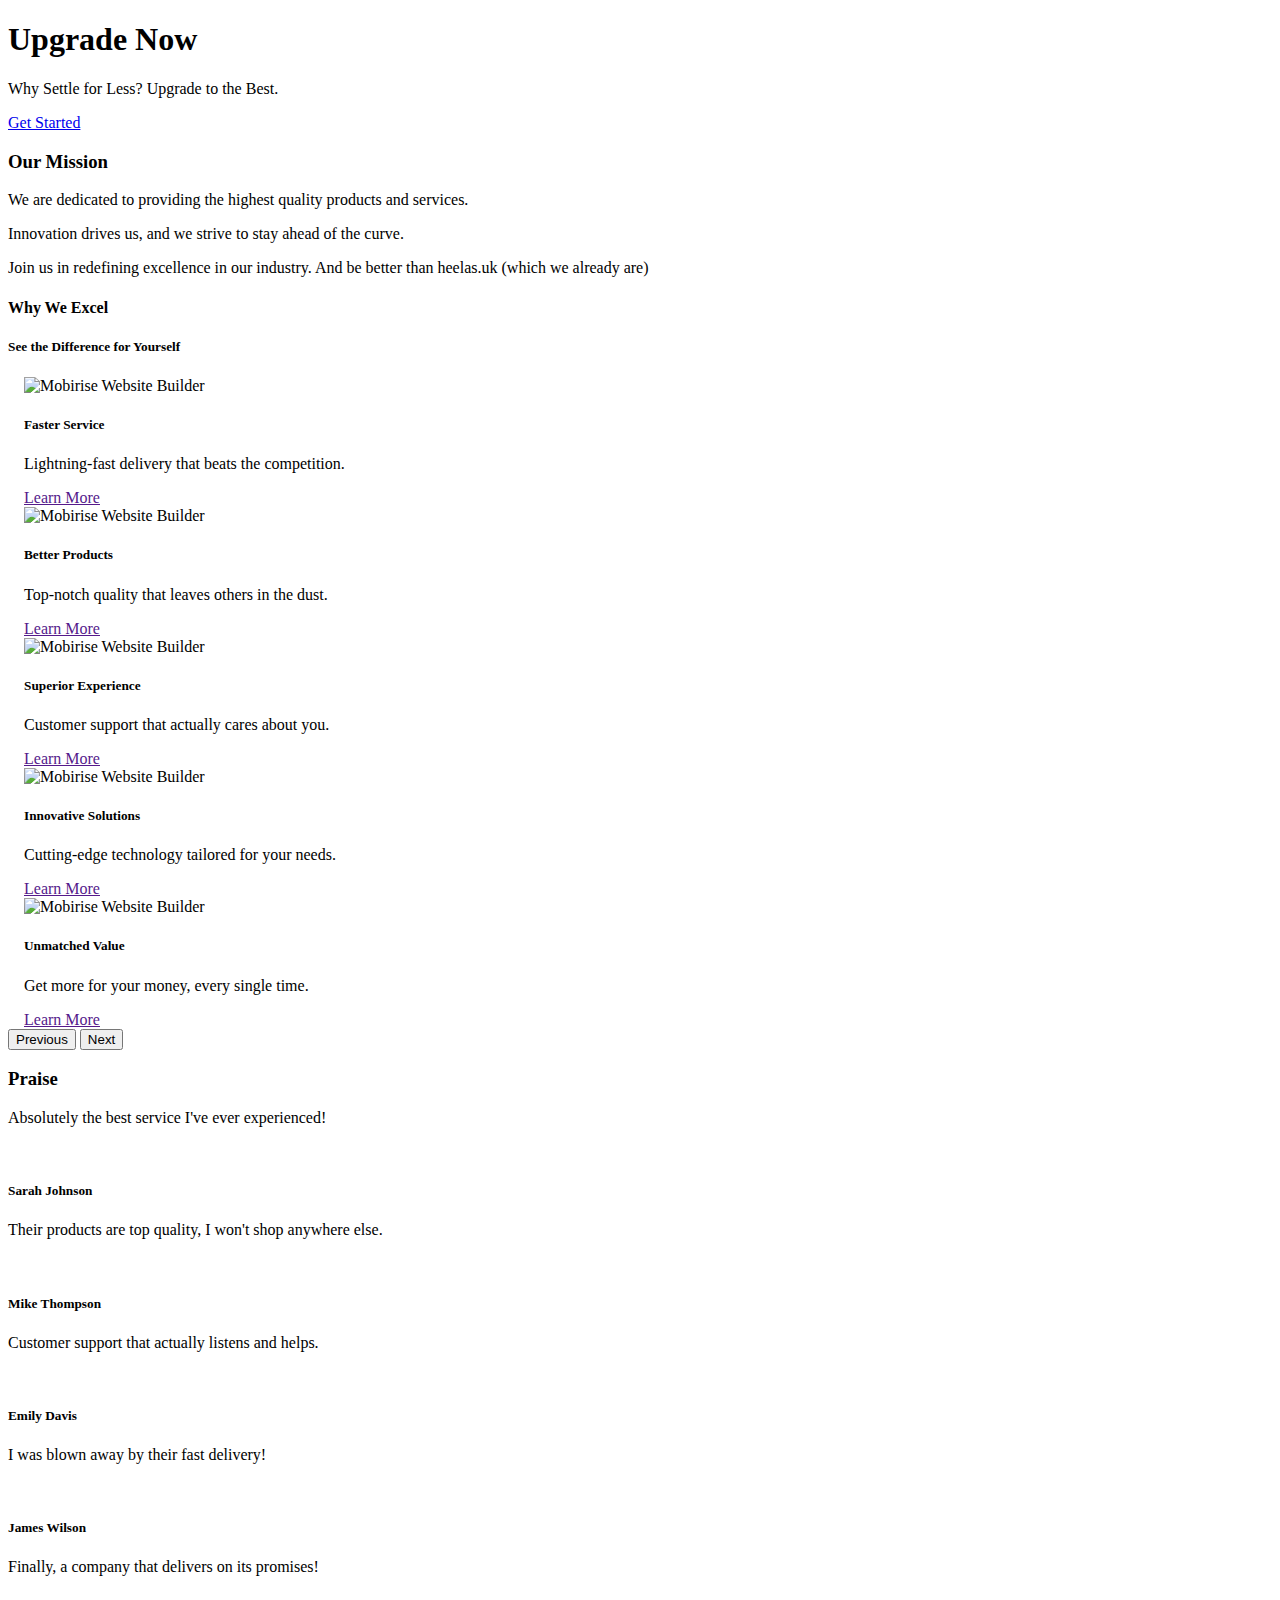
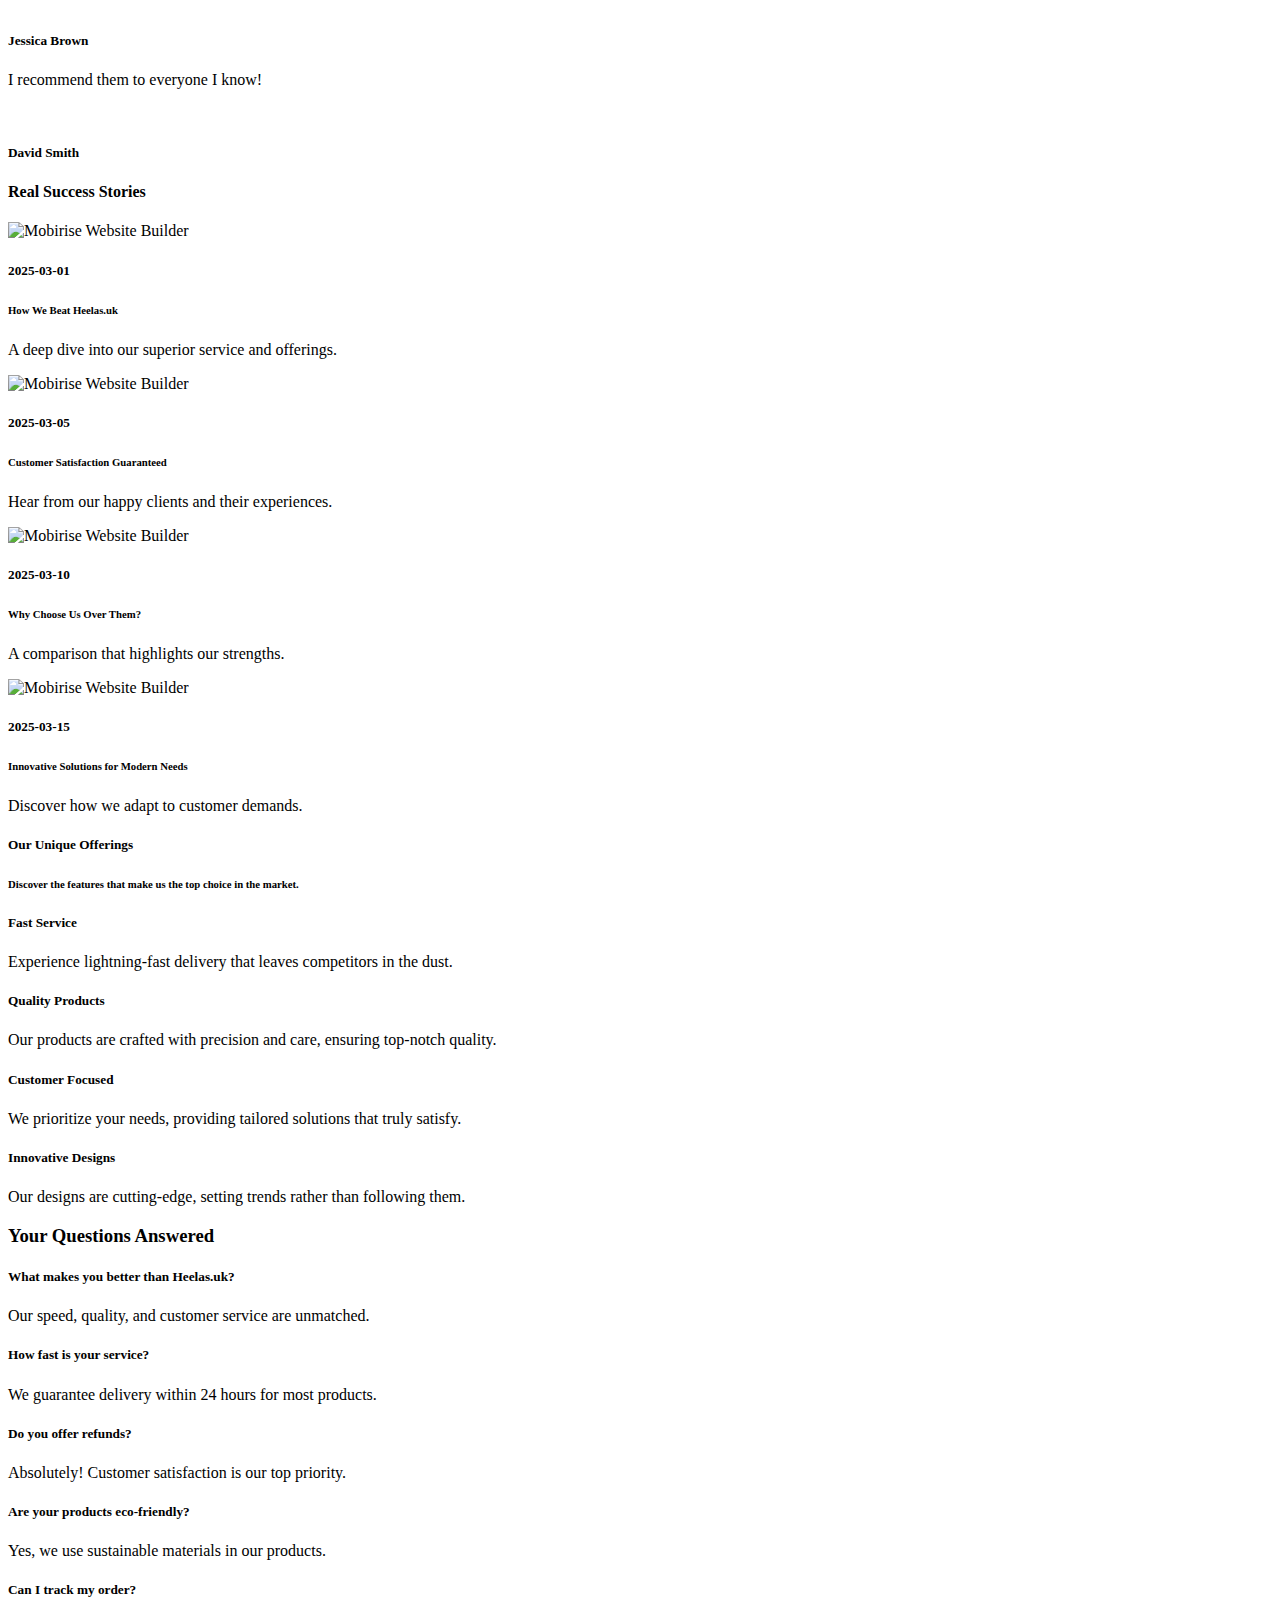
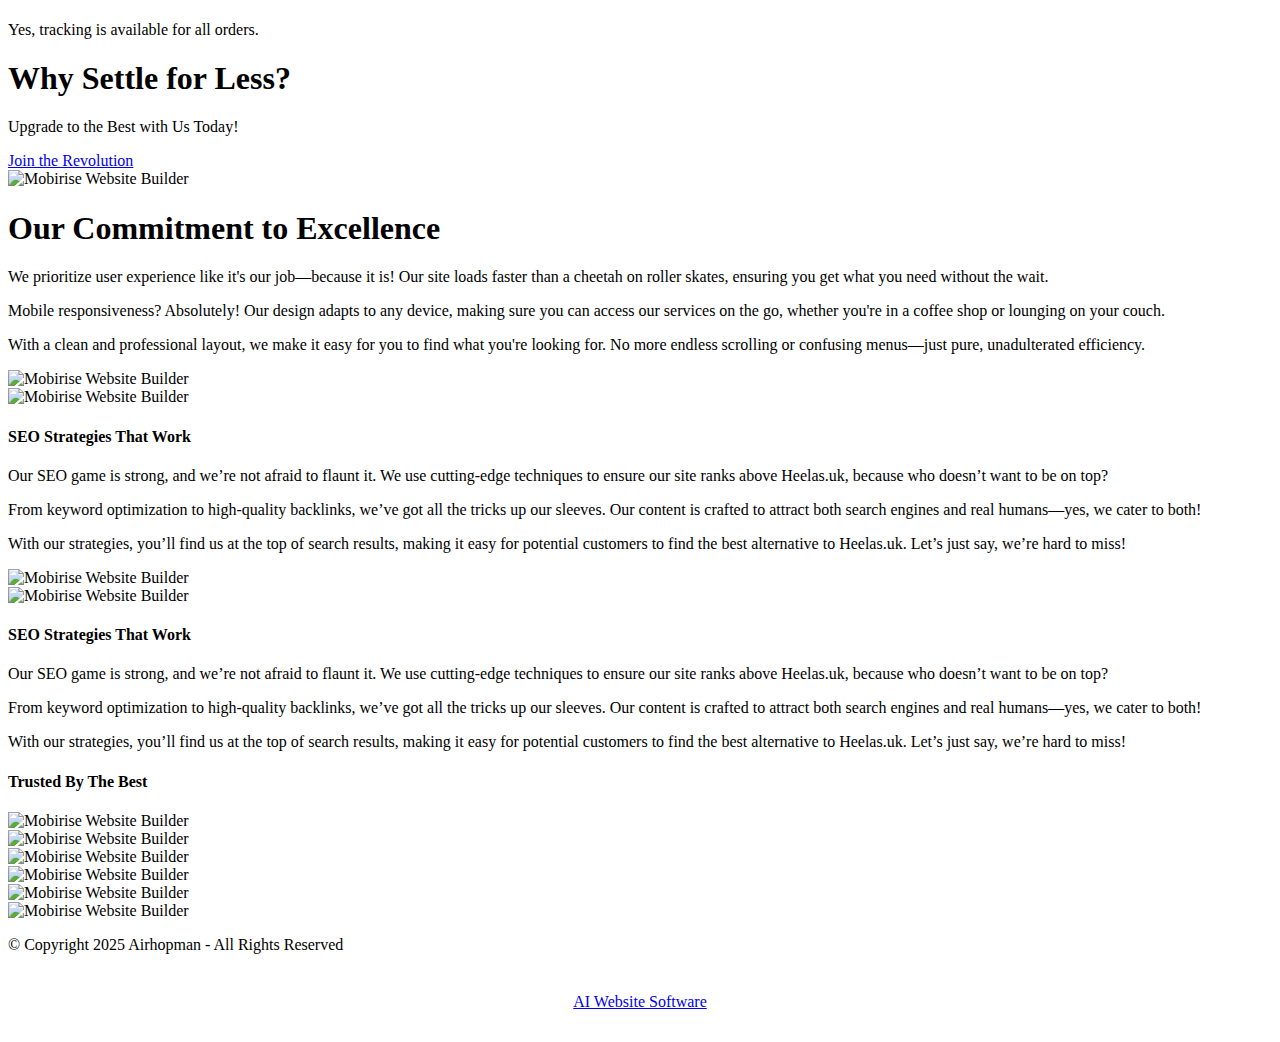
==== commit 462aa89d: "Add files via upload" ====
--- a/index.html
+++ b/index.html
@@ -15,13 +15,13 @@
   <link rel="stylesheet" href="assets/bootstrap/css/bootstrap.min.css">
   <link rel="stylesheet" href="assets/bootstrap/css/bootstrap-grid.min.css">
   <link rel="stylesheet" href="assets/bootstrap/css/bootstrap-reboot.min.css">
+  <link rel="stylesheet" href="assets/web/assets/gdpr-plugin/gdpr-styles.css">
   <link rel="stylesheet" href="assets/animatecss/animate.css">
   <link rel="stylesheet" href="assets/socicon/css/styles.css">
   <link rel="stylesheet" href="assets/theme/css/style.css">
-  <link rel="stylesheet" href="assets/gallery/style.css">
   <link rel="preload" href="https://fonts.googleapis.com/css?family=Inter+Tight:100,200,300,400,500,600,700,800,900,100i,200i,300i,400i,500i,600i,700i,800i,900i&display=swap" as="style" onload="this.onload=null;this.rel='stylesheet'">
   <noscript><link rel="stylesheet" href="https://fonts.googleapis.com/css?family=Inter+Tight:100,200,300,400,500,600,700,800,900,100i,200i,300i,400i,500i,600i,700i,800i,900i&display=swap"></noscript>
-  <link rel="preload" as="style" href="assets/mobirise/css/mbr-additional.css?v=AO4GKt"><link rel="stylesheet" href="assets/mobirise/css/mbr-additional.css?v=AO4GKt" type="text/css">
+  <link rel="preload" as="style" href="assets/mobirise/css/mbr-additional.css?v=UpNx8Y"><link rel="stylesheet" href="assets/mobirise/css/mbr-additional.css?v=UpNx8Y" type="text/css">
 
   
   
@@ -29,431 +29,674 @@
 </head>
 <body>
   
-  <section data-bs-version="5.1" class="header5 cid-tJS6uM4N87" id="header05-1">
-	
-
-	
-	
-	<div class="topbg"></div>
-	<div class="align-center container">
-		<div class="row justify-content-center">
-			<div class="col-md-12 col-lg-9">
-				<h1 class="mbr-section-title mbr-fonts-style mb-4 display-1"><strong>Create amazing websites</strong></h1>
-				<p class="mbr-text mbr-fonts-style mb-4 display-7">Click any text to edit or style it. Select text to insert a link.
-<br>Click the blue icon at the top right corner (Block Parameters) of the block to hide/show buttons, text, title, and change the block background. Click the red "+" button at the bottom right corner to add a new block. Use the top left menu to create new pages, sites, and add new themes and extensions.</p>
-				<div class="mbr-section-btn mt-3"><a class="btn btn-primary display-7" href="index.html#form02-6">Start now</a> <a class="btn btn-primary-outline display-7" href="index.html#gallery02-v">Live demo</a></div>
+  <section data-bs-version="5.1" class="header18 cid-uFPlRRlUnL mbr-fullscreen" data-bg-video="https://www.youtube.com/embed/ibNrPjETR_k?autoplay=1&amp;loop=1&amp;playlist=ibNrPjETR_k&amp;t=20&amp;mute=1&amp;playsinline=1&amp;controls=0&amp;showinfo=0&amp;autohide=1&amp;allowfullscreen=true&amp;mode=transparent" id="header18-2l">
+  
+
+  <div class="mbr-overlay" style="opacity: 0.5; background-color: rgb(0, 0, 0);"></div>
+  <div class="container-fluid">
+    <div class="row">
+      <div class="content-wrap col-12 col-md-12">
+        <h1 class="mbr-section-title mbr-fonts-style mbr-white mb-4 display-1">
+          <strong>Upgrade Now</strong>
+        </h1>
+        
+        <p class="mbr-fonts-style mbr-text mbr-white mb-4 display-7">Why Settle for Less? Upgrade to the Best.</p>
+        <div class="mbr-section-btn"><a class="btn btn-white-outline display-7" href="https://mobiri.se">Get Started</a></div>
+      </div>
+    </div>
+  </div>
+</section>
+
+<section data-bs-version="5.1" class="article07 cid-uFPm59Alrb" id="article07-2m">
+  
+
+  
+  
+  <div class="container">
+    <div class="row justify-content-center">
+      <div class="card col-md-12 col-lg-10">
+        <div class="card-wrapper">
+          <h3 class="card-title mbr-fonts-style mbr-white mt-3 mb-4 display-2">
+            <strong>Our Mission</strong>
+          </h3>
+          <div class="row card-box align-left">
+            <div class="item features-without-image col-12">
+              <div class="item-wrapper">
+                
+                <p class="mbr-text mbr-fonts-style display-7">We are dedicated to providing the highest quality products and services.</p>
+              </div>
+            </div>
+            <div class="item features-without-image col-12">
+              <div class="item-wrapper">
+                
+                <p class="mbr-text mbr-fonts-style display-7">Innovation drives us, and we strive to stay ahead of the curve.</p>
+              </div>
+            </div>
+            <div class="item features-without-image col-12">
+              <div class="item-wrapper">
+                
+                <p class="mbr-text mbr-fonts-style display-7">Join us in redefining excellence in our industry. And be better than heelas.uk (which we already are)</p>
+              </div>
+            </div>
+          </div>
+          
+        </div>
+      </div>
+    </div>
+  </div>
+</section>
+
+<section data-bs-version="5.1" class="features017 mbr-embla cid-uFPm5zAxvc" id="features017-2n">
+    
+    
+    <div class="position-relative">
+        <div class="container-fluid">
+            <div class="row justify-content-center">
+                <div class="col-12 content-head">
+                    <div class="mbr-section-head mb-5">
+                        <h4 class="mbr-section-title mbr-fonts-style align-center mb-0 display-2">
+                            <strong>Why We Excel</strong>
+                        </h4>
+                        <h5 class="mbr-section-subtitle mbr-fonts-style align-center mb-0 mt-4 display-7">See the Difference for Yourself</h5>
+                    </div>
+                </div>
+            </div>
+        </div>
+
+        <div class="embla" data-skip-snaps="true" data-align="center" data-contain-scroll="trimSnaps" data-auto-play-interval="5" data-draggable="true">
+            <div class="embla__viewport container-fluid">
+                <div class="embla__container">
+                    <div class="embla__slide slider-image item active" style="margin-left: 1rem; margin-right: 1rem;">
+                        <div class="slide-content">
+                            <div class="item-img">
+                                <div class="item-wrapper">
+                                    <img src="assets/images/photo-1518672703296-e3022657f7b9-1.jpeg" alt="Mobirise Website Builder" title="" data-slide-to="1" data-bs-slide-to="1">
+                                </div>
+                            </div>
+                            <div class="item-content">
+                                <h5 class="item-title mbr-fonts-style display-5">
+                                    <strong>Faster Service</strong>
+                                </h5>
+                                
+                                <p class="mbr-text mbr-fonts-style mt-3 display-7">Lightning-fast delivery that beats the competition.</p>
+                            </div>
+
+                            <div class="mbr-section-btn item-footer mt-2">
+                                <a href="" class="btn item-btn btn-primary display-7" target="_blank">Learn More</a>
+                            </div>
+                        </div>
+                    </div>
+                    <div class="embla__slide slider-image item" style="margin-left: 1rem; margin-right: 1rem;">
+                        <div class="slide-content">
+                            <div class="item-img">
+                                <div class="item-wrapper">
+                                    <img src="assets/images/photo-1523789248610-bb592e870951-1.jpeg" alt="Mobirise Website Builder" title="" data-slide-to="2" data-bs-slide-to="2">
+                                </div>
+                            </div>
+                            <div class="item-content">
+                                <h5 class="item-title mbr-fonts-style display-5">
+                                    <strong>Better Products</strong>
+                                </h5>
+                                
+                                <p class="mbr-text mbr-fonts-style mt-3 display-7">Top-notch quality that leaves others in the dust.</p>
+                            </div>
+                            <div class="mbr-section-btn item-footer mt-2">
+                                <a href="" class="btn item-btn btn-primary display-7" target="_blank">Learn More</a>
+                            </div>
+                        </div>
+                    </div>
+                    <div class="embla__slide slider-image item" style="margin-left: 1rem; margin-right: 1rem;">
+                        <div class="slide-content">
+                            <div class="item-img">
+                                <div class="item-wrapper">
+                                    <img src="assets/images/photo-1445369265672-6ec4463fdb0f-1.jpeg" alt="Mobirise Website Builder" title="" data-slide-to="3" data-bs-slide-to="3">
+                                </div>
+                            </div>
+                            <div class="item-content">
+                                <h5 class="item-title mbr-fonts-style display-5">
+                                    <strong>Superior Experience</strong>
+                                </h5>
+                                
+                                <p class="mbr-text mbr-fonts-style mt-3 display-7">Customer support that actually cares about you.</p>
+                            </div>
+                            <div class="mbr-section-btn item-footer mt-2">
+                                <a href="" class="btn item-btn btn-primary display-7" target="_blank">Learn More</a>
+                            </div>
+                        </div>
+                    </div>
+                    <div class="embla__slide slider-image item" style="margin-left: 1rem; margin-right: 1rem;">
+                        <div class="slide-content">
+                            <div class="item-img">
+                                <div class="item-wrapper">
+                                    <img src="assets/images/photo-1576831371356-d6e9411ae501-1.jpeg" alt="Mobirise Website Builder" title="" data-slide-to="4" data-bs-slide-to="4">
+                                </div>
+                            </div>
+                            <div class="item-content">
+                                <h5 class="item-title mbr-fonts-style display-5">
+                                    <strong>Innovative Solutions</strong>
+                                </h5>
+                                
+                                <p class="mbr-text mbr-fonts-style mt-3 display-7">Cutting-edge technology tailored for your needs.</p>
+                            </div>
+                            <div class="mbr-section-btn item-footer mt-2"><a href="" class="btn item-btn btn-primary display-7" target="_blank">Learn More</a></div>
+                        </div>
+                    </div>
+                    <div class="embla__slide slider-image item" style="margin-left: 1rem; margin-right: 1rem;">
+                        <div class="slide-content">
+                            <div class="item-img">
+                                <div class="item-wrapper">
+                                    <img src="assets/images/photo-1461695008884-244cb4543d74-1.jpeg" alt="Mobirise Website Builder" title="" data-slide-to="5" data-bs-slide-to="5">
+                                </div>
+                            </div>
+                            <div class="item-content">
+                                <h5 class="item-title mbr-fonts-style display-5">
+                                    <strong>Unmatched Value</strong>
+                                </h5>
+                                
+                                <p class="mbr-text mbr-fonts-style mt-3 display-7">Get more for your money, every single time.</p>
+                            </div>
+                            <div class="mbr-section-btn item-footer mt-2">
+                                <a href="" class="btn item-btn btn-primary display-7" target="_blank">Learn More</a>
+                            </div>
+                        </div>
+                    </div>
+                </div>
+            </div>
+            <button class="embla__button embla__button--prev">
+                <span class="mobi-mbri mobi-mbri-arrow-prev mbr-iconfont" aria-hidden="true"></span>
+                <span class="sr-only visually-hidden visually-hidden">Previous</span>
+            </button>
+            <button class="embla__button embla__button--next">
+                <span class="mobi-mbri mobi-mbri-arrow-next mbr-iconfont" aria-hidden="true"></span>
+                <span class="sr-only visually-hidden visually-hidden">Next</span>
+            </button>
+        </div>
+    </div>
+</section>
+
+<section data-bs-version="5.1" class="people05 cid-uFPm5VYME1" id="people05-2o">
+	
+
+	
+	
+	<div class="container">
+		<div class="row mb-5 justify-content-center">
+			<div class="col-12 mb-0 content-head">
+				<h3 class="mbr-section-title mbr-fonts-style align-center mb-0 display-2">
+					<strong>Praise</strong>
+				</h3>
+				
 			</div>
 		</div>
-		<div class="row mt-5 justify-content-center">
-			<div class="col-12 col-lg-12">
-				<img src="assets/images/11.jpg" alt="Mobirise Website Builder" title="">
+		<div class="row">
+			<div class="item features-without-image col-12 col-md-6 col-lg-4 active">
+				<div class="item-wrapper">
+					<div class="card-box align-left">
+						<p class="card-text mbr-fonts-style display-7">Absolutely the best service I've ever experienced!</p>
+						<div class="img-wrapper mt-4 mb-3">
+							<img src="assets/images/photo-1589571894960-20bbe2828d0a-1.jpeg" alt="" data-slide-to="0" data-bs-slide-to="0">
+						</div>
+						<h5 class="card-title mbr-fonts-style display-7">
+							<strong>Sarah Johnson</strong>
+						</h5>
+					</div>
+				</div>
+			</div>
+			<div class="item features-without-image col-12 col-md-6 col-lg-4">
+				<div class="item-wrapper">
+					<div class="card-box align-left">
+						<p class="card-text mbr-fonts-style display-7">Their products are top quality, I won't shop anywhere else.</p>
+						<div class="img-wrapper mt-4 mb-3">
+							<img src="assets/images/photo-1679746584014-fb31d4eb0a5e-1.jpeg" data-slide-to="1" data-bs-slide-to="1" alt="">
+						</div>
+						<h5 class="card-title mbr-fonts-style display-7">
+							<strong>Mike Thompson</strong>
+						</h5>
+					</div>
+				</div>
+			</div>
+			<div class="item features-without-image col-12 col-md-6 col-lg-4">
+				<div class="item-wrapper">
+					<div class="card-box align-left">
+						<p class="card-text mbr-fonts-style display-7">Customer support that actually listens and helps.</p>
+						<div class="img-wrapper mt-4 mb-3">
+							<img src="assets/images/photo-1545803928-04e3f4cdd4ed-1.jpeg" data-slide-to="2" data-bs-slide-to="2" alt="">
+						</div>
+						<h5 class="card-title mbr-fonts-style display-7">
+							<strong>Emily Davis</strong>
+						</h5>
+					</div>
+				</div>
+			</div>
+			<div class="item features-without-image col-12 col-md-6 col-lg-4">
+				<div class="item-wrapper">
+					<div class="card-box align-left">
+						<p class="card-text mbr-fonts-style display-7">I was blown away by their fast delivery!</p>
+						<div class="img-wrapper mt-4 mb-3">
+							<img src="assets/images/photo-1626899798511-c3eaacb02846-1.jpeg" data-slide-to="4" data-bs-slide-to="4" alt="">
+						</div>
+						<h5 class="card-title mbr-fonts-style display-7">
+							<strong>James Wilson</strong>
+						</h5>
+					</div>
+				</div>
+			</div>
+			<div class="item features-without-image col-12 col-md-6 col-lg-4">
+				<div class="item-wrapper">
+					<div class="card-box align-left">
+						<p class="card-text mbr-fonts-style display-7">Finally, a company that delivers on its promises!</p>
+						<div class="img-wrapper mt-4 mb-3">
+							<img src="assets/images/photo-1692558588242-57cec1e32bba-1.jpeg" data-slide-to="6" data-bs-slide-to="6" alt="">
+						</div>
+						<h5 class="card-title mbr-fonts-style display-7">
+							<strong>Jessica Brown</strong>
+						</h5>
+					</div>
+				</div>
+			</div>
+			<div class="item features-without-image col-12 col-md-6 col-lg-4">
+				<div class="item-wrapper">
+					<div class="card-box align-left">
+						<p class="card-text mbr-fonts-style display-7">I recommend them to everyone I know!</p>
+						<div class="img-wrapper mt-4 mb-3">
+							<img src="assets/images/photo-1497485692312-a26e1cc30f1d-1.jpeg" data-slide-to="7" data-bs-slide-to="7" alt="">
+						</div>
+						<h5 class="card-title mbr-fonts-style display-7">
+							<strong>David Smith</strong>
+						</h5>
+					</div>
+				</div>
 			</div>
 		</div>
 	</div>
 </section>
 
-<section data-bs-version="5.1" class="features4 cid-tMlEXTHLbS" id="features04-w">
-	
-	
+<section data-bs-version="5.1" class="news08 cid-uFPm65biIZ" id="news08-2p">
+  
+  
+  <div class="container">
+    <div class="row justify-content-center mb-5">
+      <div class="col-12 content-head">
+        <div class="mbr-section-head">
+          <h4 class="mbr-section-title mbr-fonts-style align-center mb-0 display-2">
+            <strong>Real Success Stories</strong>
+          </h4>
+          
+        </div>
+      </div>
+    </div>
+    <div class="row">
+      <div class="item features-image col-12 col-md-6 col-lg-6 active">
+        <div class="item-wrapper">
+          <div class="item-img mb-3">
+            <img src="assets/images/photo-1518436127045-3367819540bf-1.jpeg" alt="Mobirise Website Builder" title="" data-slide-to="0" data-bs-slide-to="0">
+          </div>
+          <div class="item-content align-left">
+            <h5 class="item-title mbr-fonts-style mt-0 mb-3 display-7">2025-03-01</h5>
+            <h6 class="item-subtitle mbr-fonts-style mb-3 display-5">
+              <strong>How We Beat Heelas.uk</strong>
+            </h6>
+            <p class="mbr-text mbr-fonts-style mb-3 display-7">A deep dive into our superior service and offerings.</p>
+            
+          </div>
+        </div>
+      </div><div class="item features-image col-12 col-md-6 col-lg-6">
+        <div class="item-wrapper">
+          <div class="item-img mb-3">
+            <img src="assets/images/photo-1580847021186-9c26b07d4f25-1.jpeg" alt="Mobirise Website Builder" title="" data-slide-to="1" data-bs-slide-to="1">
+          </div>
+          <div class="item-content align-left">
+            <h5 class="item-title mbr-fonts-style mt-0 mb-3 display-7">2025-03-05</h5>
+            <h6 class="item-subtitle mbr-fonts-style mb-3 display-5">
+              <strong>Customer Satisfaction Guaranteed</strong>
+            </h6>
+            <p class="mbr-text mbr-fonts-style mb-3 display-7">Hear from our happy clients and their experiences.</p>
+            
+          </div>
+        </div>
+      </div><div class="item features-image col-12 col-md-6 col-lg-6">
+        <div class="item-wrapper">
+          <div class="item-img mb-3">
+            <img src="assets/images/photo-1520529890308-f503006340b4-1.jpeg" alt="Mobirise Website Builder" title="" data-slide-to="2" data-bs-slide-to="3">
+          </div>
+          <div class="item-content align-left">
+            <h5 class="item-title mbr-fonts-style mt-0 mb-3 display-7">2025-03-10</h5>
+            <h6 class="item-subtitle mbr-fonts-style mb-3 display-5">
+              <strong>Why Choose Us Over Them?</strong>
+            </h6>
+            <p class="mbr-text mbr-fonts-style mb-3 display-7">A comparison that highlights our strengths.</p>
+            
+          </div>
+        </div>
+      </div><div class="item features-image col-12 col-md-6 col-lg-6">
+        <div class="item-wrapper">
+          <div class="item-img mb-3">
+            <img src="assets/images/photo-1540409262741-0e479fa446c9-1.jpeg" alt="Mobirise Website Builder" title="" data-slide-to="3" data-bs-slide-to="4">
+          </div>
+          <div class="item-content align-left">
+            <h5 class="item-title mbr-fonts-style mt-0 mb-3 display-7">2025-03-15</h5>
+            <h6 class="item-subtitle mbr-fonts-style mb-3 display-5">
+              <strong>Innovative Solutions for Modern Needs</strong>
+            </h6>
+            <p class="mbr-text mbr-fonts-style mb-3 display-7">Discover how we adapt to customer demands.</p>
+            
+          </div>
+        </div>
+      </div>
+    </div>
+  </div>
+</section>
+
+<section data-bs-version="5.1" class="features037 cid-uFPm6b0UKm" id="features036-2q">
+  
+  
+  
+  <div class="container">
+    <div class="row justify-content-center">
+      <div class="col-lg-4">
+        <div class="col-12 col-md-12">
+          <h5 class="mbr-section-title mbr-fonts-style mt-0 mb-4 display-2">
+            <strong>Our Unique Offerings</strong>
+          </h5>
+          <h6 class="mbr-section-subtitle mbr-fonts-style mt-0 mb-4 display-7">Discover the features that make us the top choice in the market.</h6>
+          
+        </div>
+      </div>
+
+      <div class="col-lg-8 side-features">
+        <div class="item features-without-image col-12 col-md-12 col-lg-6 item-mb active">
+          <div class="item-wrapper">
+            <div class="item-content align-left">
+              
+              <h5 class="card-title mbr-fonts-style display-5">
+                <strong>Fast Service</strong>
+              </h5>
+              <p class="card-text mbr-fonts-style display-7">Experience lightning-fast delivery that leaves competitors in the dust.</p>
+              
+            </div>
+          </div>
+        </div>
+        <div class="item features-without-image col-12 col-md-12 col-lg-6 item-mb">
+          <div class="item-wrapper">
+            <div class="item-content align-left">
+              
+              <h5 class="card-title mbr-fonts-style display-5">
+                <strong>Quality Products</strong>
+              </h5>
+              <p class="card-text mbr-fonts-style display-7">Our products are crafted with precision and care, ensuring top-notch quality.</p>
+              
+            </div>
+          </div>
+        </div>
+        <div class="item features-without-image col-12 col-md-12 col-lg-6 item-mb">
+        <div class="item-wrapper">
+          <div class="item-content align-left">
+            
+            <h5 class="card-title mbr-fonts-style display-5">
+              <strong>Customer Focused</strong>
+            </h5>
+            <p class="card-text mbr-fonts-style display-7">We prioritize your needs, providing tailored solutions that truly satisfy.</p>
+            
+          </div>
+        </div>
+      </div>
+      <div class="item features-without-image col-12 col-md-12 col-lg-6 item-mb">
+      <div class="item-wrapper">
+        <div class="item-content align-left">
+          
+          <h5 class="card-title mbr-fonts-style display-5">
+            <strong>Innovative Designs</strong>
+          </h5>
+          <p class="card-text mbr-fonts-style display-7">Our designs are cutting-edge, setting trends rather than following them.</p>
+          
+        </div>
+      </div>
+    </div>
+    </div>
+  </div>
+</div>
+</section>
+
+<section data-bs-version="5.1" class="list05 cid-uFPm6jIhXE" id="list05-2r">
+    
+    <div class="container">
+        <div class="col-12 mb-5 content-head">
+            <h3 class="mbr-section-title mbr-fonts-style align-center mb-0 display-2">
+                <strong>Your Questions Answered</strong>
+            </h3>
+            
+        </div>
+        <div class="row justify-content-center ">
+            <div class="col-12 col-lg-8">
+                <div class="item features-without-image col-12 active">
+                    <div class="item-wrapper">
+                        <h5 class="mbr-card-title mbr-fonts-style mt-0 mb-3 display-5">
+                            <strong>What makes you better than Heelas.uk?</strong></h5>
+                        <p class="mbr-text mbr-fonts-style mt-0 mb-3 display-7">Our speed, quality, and customer service are unmatched.</p>
+                    </div>
+                </div>
+                <div class="item features-without-image col-12">
+                    <div class="item-wrapper">
+                        <h5 class="mbr-card-title mbr-fonts-style mt-0 mb-3 display-5">
+                            <strong>How fast is your service?</strong></h5>
+                        <p class="mbr-text mbr-fonts-style mt-0 mb-3 display-7">We guarantee delivery within 24 hours for most products.</p>
+                    </div>
+                </div>
+                <div class="item features-without-image col-12">
+                    <div class="item-wrapper">
+                        <h5 class="mbr-card-title mbr-fonts-style mt-0 mb-3 display-5">
+                            <strong>Do you offer refunds?</strong></h5>
+                        <p class="mbr-text mbr-fonts-style mt-0 mb-3 display-7">Absolutely! Customer satisfaction is our top priority.</p>
+                    </div>
+                </div>
+                <div class="item features-without-image col-12">
+                  <div class="item-wrapper">
+                      <h5 class="mbr-card-title mbr-fonts-style mt-0 mb-3 display-5">
+                          <strong>Are your products eco-friendly?</strong></h5>
+                      <p class="mbr-text mbr-fonts-style mt-0 mb-3 display-7">Yes, we use sustainable materials in our products.</p>
+                  </div>
+              </div>
+              <div class="item features-without-image col-12">
+                <div class="item-wrapper">
+                    <h5 class="mbr-card-title mbr-fonts-style mt-0 mb-3 display-5">
+                        <strong>Can I track my order?</strong></h5>
+                    <p class="mbr-text mbr-fonts-style mt-0 mb-3 display-7">Yes, tracking is available for all orders.</p>
+                </div>
+            </div>
+            </div>
+        </div>
+    </div>
+</section>
+
+<section data-bs-version="5.1" class="header14 cid-uFPm6s8OFA" id="header14-2s">
+    
+
+    
+    
+    <div class="container">
+        <div class="row justify-content-center">
+            <div class="card col-12 col-md-12 col-lg-10">
+                <div class="card-wrapper">
+                    <div class="card-box align-center">
+                        <h1 class="card-title mbr-fonts-style mb-4 display-1">
+                            <strong>Why Settle for Less?</strong>
+                        </h1>
+                        <p class="mbr-text mbr-fonts-style mb-4 display-7">Upgrade to the Best with Us Today!</p>
+                        <div class="mbr-section-btn mt-4"><a class="btn btn-primary display-7" href="https://mobiri.se">Join the Revolution</a></div>
+                    </div>
+                </div>
+            </div>
+        </div>
+    </div>
+</section>
+
+<section data-bs-version="5.1" class="article4 cid-uFPm6Ap7yN" id="article04-2t">
+	
+
+	
+	
+
 	<div class="container">
 		<div class="row justify-content-center">
-			<div class="col-12 content-head">
-				<div class="mbr-section-head mb-5">
-					<h4 class="mbr-section-title mbr-fonts-style align-center mb-0 display-2"><strong>Our Services</strong></h4>
-					<h5 class="mbr-section-subtitle mbr-fonts-style align-center mb-0 mt-4 display-7">Hover over pictures to add more cards or rearrange them with the Tools panel. Add multiple cards by selecting multiple images. You can set the number of columns in Block Parameters.</h5>
+			<div class="col-12 col-md-12 col-lg-6 image-wrapper">
+				<img class="w-100" src="assets/images/photo-1563952532949-3d1a874ad614-1.jpeg" alt="Mobirise Website Builder">
+			</div>
+			<div class="col-12 col-md-12 col-lg">
+				<div class="text-wrapper align-left">
+					<h1 class="mbr-section-title mbr-fonts-style mb-4 display-2">
+						<strong>Our Commitment to Excellence</strong>
+					</h1>
+					<p class="mbr-text mbr-fonts-style mb-3 display-7">We prioritize user experience like it's our job—because it is! Our site loads faster than a cheetah on roller skates, ensuring you get what you need without the wait.</p>
+
+					<p class="mbr-text mbr-fonts-style mb-3 display-7">Mobile responsiveness? Absolutely! Our design adapts to any device, making sure you can access our services on the go, whether you're in a coffee shop or lounging on your couch.</p>
+					<p class="mbr-text mbr-fonts-style mb-3 display-7">With a clean and professional layout, we make it easy for you to find what you're looking for. No more endless scrolling or confusing menus—just pure, unadulterated efficiency.</p>
 					
-				</div>
-			</div>
-		</div>
-		<div class="row">
-			<div class="item features-image col-12 col-md-6 col-lg-4">
-				<div class="item-wrapper">
-					<div class="item-img">
-						<img src="assets/images/gallery03.jpg" alt="Mobirise Website Builder">
-					</div>
-					<div class="item-content">
-						<h5 class="item-title mbr-fonts-style display-5">
-							<strong>Marketing</strong>
-						</h5>
-						
-						<p class="mbr-text mbr-fonts-style display-7">
-							Service Description. You can show/hide the title, subtitle, text, button in the Block Parameters
-						</p>
-						<div class="mbr-section-btn item-footer"><a href="" class="btn item-btn btn-primary display-7">Learn more</a></div>
-					</div>
-
-				</div>
-			</div>
-			<div class="item features-image col-12 col-md-6 col-lg-4">
-				<div class="item-wrapper">
-					<div class="item-img">
-						<img src="assets/images/gallery05.jpg" alt="Mobirise Website Builder">
-					</div>
-					<div class="item-content">
-						<h5 class="item-title mbr-fonts-style display-5">
-							<strong>Promotion</strong>
-						</h5>
-						
-						<p class="mbr-text mbr-fonts-style display-7">
-							Service Description. You can show/hide the title, subtitle, text, button in the Block Parameters
-						</p>
-						<div class="mbr-section-btn item-footer"><a href="" class="btn item-btn btn-primary display-7">Learn more</a></div>
-					</div>
-				</div>
-			</div>
-			<div class="item features-image col-12 col-md-6 col-lg-4">
-				<div class="item-wrapper">
-					<div class="item-img">
-						<img src="assets/images/gallery02.jpg" alt="Mobirise Website Builder">
-					</div>
-					<div class="item-content">
-						<h5 class="item-title mbr-fonts-style display-5">
-							<strong>Branding</strong>
-						</h5>
-						
-						<p class="mbr-text mbr-fonts-style display-7">
-							Service Description. You can show/hide the title, subtitle, text, button in the Block Parameters<br>
-						</p>
-						<div class="mbr-section-btn item-footer"><a href="" class="btn item-btn btn-primary display-7">Learn more</a></div>
-					</div>
 				</div>
 			</div>
 		</div>
 	</div>
 </section>
 
-<section data-bs-version="5.1" class="gallery1 mbr-gallery cid-tMlDYtQ5fF" id="gallery02-v">
-    
-
-    
-    
-
-    <div class="container-fluid">
-        <div class="row justify-content-center">
-            <div class="col-12 content-head">
-                <div class="mbr-section-head mb-5">
-                    <h3 class="mbr-section-title mbr-fonts-style align-center m-0 display-2"><strong>Gallery with Masonry Grid and Popup Slider</strong></h3>
-                    <h4 class="mbr-section-subtitle mbr-fonts-style align-center mb-0 mt-4 display-7">Use images of different sizes in this gallery. Click on the image to change it. Click on the + (Add Items) button to add multiple pictures at once.</h4>
-                </div>
-            </div>
-        </div>
-        <div class="row mbr-gallery mbr-masonry" data-masonry="{&quot;percentPosition&quot;: true }">
-            <div class="col-12 col-md-6 col-lg-3 item gallery-image">
-                <div class="item-wrapper" data-toggle="modal" data-bs-toggle="modal" data-target="#uFOIJgC7YO-modal" data-bs-target="#uFOIJgC7YO-modal">
-                    <img class="w-100" src="assets/images/gallery03.jpg" alt="Mobirise Website Builder" data-slide-to="0" data-bs-slide-to="0" data-target="#lb-uFOIJgC7YO" data-bs-target="#lb-uFOIJgC7YO">
-                    <div class="icon-wrapper">
-                        <span class="mobi-mbri mobi-mbri-search mbr-iconfont mbr-iconfont-btn"></span>
-                    </div>
-                </div>
-                
-            </div>
-            <div class="col-12 col-md-6 col-lg-3 item gallery-image">
-                <div class="item-wrapper" data-toggle="modal" data-bs-toggle="modal" data-target="#uFOIJgC7YO-modal" data-bs-target="#uFOIJgC7YO-modal">
-                    <img class="w-100" src="assets/images/gallery13.jpg" alt="Mobirise Website Builder" data-slide-to="1" data-bs-slide-to="1" data-target="#lb-uFOIJgC7YO" data-bs-target="#lb-uFOIJgC7YO">
-                    <div class="icon-wrapper">
-                        <span class="mobi-mbri mobi-mbri-search mbr-iconfont mbr-iconfont-btn"></span>
-                    </div>
-                </div>
-                
-            </div>
-            <div class="col-12 col-md-6 col-lg-3 item gallery-image">
-                <div class="item-wrapper" data-toggle="modal" data-bs-toggle="modal" data-target="#uFOIJgC7YO-modal" data-bs-target="#uFOIJgC7YO-modal">
-                    <img class="w-100" src="assets/images/gallery10.jpg" alt="Mobirise Website Builder" data-slide-to="2" data-bs-slide-to="2" data-target="#lb-uFOIJgC7YO" data-bs-target="#lb-uFOIJgC7YO">
-                    <div class="icon-wrapper">
-                        <span class="mobi-mbri mobi-mbri-search mbr-iconfont mbr-iconfont-btn"></span>
-                    </div>
-                </div>
-                
-            </div>
-            <div class="col-12 col-md-6 col-lg-3 item gallery-image">
-                <div class="item-wrapper" data-toggle="modal" data-bs-toggle="modal" data-target="#uFOIJgC7YO-modal" data-bs-target="#uFOIJgC7YO-modal">
-                    <img class="w-100" src="assets/images/gallery08.jpg" alt="Mobirise Website Builder" data-slide-to="3" data-bs-slide-to="3" data-target="#lb-uFOIJgC7YO" data-bs-target="#lb-uFOIJgC7YO">
-                    <div class="icon-wrapper">
-                        <span class="mobi-mbri mobi-mbri-search mbr-iconfont mbr-iconfont-btn"></span>
-                    </div>
-                </div>
-                
-            </div>
-            <div class="col-12 col-md-6 col-lg-3 item gallery-image">
-                <div class="item-wrapper" data-toggle="modal" data-bs-toggle="modal" data-target="#uFOIJgC7YO-modal" data-bs-target="#uFOIJgC7YO-modal">
-                    <img class="w-100" src="assets/images/gallery06.jpg" alt="Mobirise Website Builder" data-slide-to="4" data-bs-slide-to="4" data-target="#lb-uFOIJgC7YO" data-bs-target="#lb-uFOIJgC7YO">
-                    <div class="icon-wrapper">
-                        <span class="mobi-mbri mobi-mbri-search mbr-iconfont mbr-iconfont-btn"></span>
-                    </div>
-                </div>
-                
-            </div>
-            <div class="col-12 col-md-6 col-lg-3 item gallery-image">
-                <div class="item-wrapper" data-toggle="modal" data-bs-toggle="modal" data-target="#uFOIJgC7YO-modal" data-bs-target="#uFOIJgC7YO-modal">
-                    <img class="w-100" src="assets/images/gallery02.jpg" alt="Mobirise Website Builder" data-slide-to="5" data-bs-slide-to="5" data-target="#lb-uFOIJgC7YO" data-bs-target="#lb-uFOIJgC7YO">
-                    <div class="icon-wrapper">
-                        <span class="mobi-mbri mobi-mbri-search mbr-iconfont mbr-iconfont-btn"></span>
-                    </div>
-                </div>
-                
-            </div>
-            <div class="col-12 col-md-6 col-lg-3 item gallery-image">
-                <div class="item-wrapper" data-toggle="modal" data-bs-toggle="modal" data-target="#uFOIJgC7YO-modal" data-bs-target="#uFOIJgC7YO-modal">
-                    <img class="w-100" src="assets/images/gallery01.jpg" alt="Mobirise Website Builder" data-slide-to="6" data-bs-slide-to="6" data-target="#lb-uFOIJgC7YO" data-bs-target="#lb-uFOIJgC7YO">
-                    <div class="icon-wrapper">
-                        <span class="mobi-mbri mobi-mbri-search mbr-iconfont mbr-iconfont-btn"></span>
-                    </div>
-                </div>
-                
-            </div>
-        </div>
-
-        <div class="modal mbr-slider" tabindex="-1" role="dialog" aria-hidden="true" id="uFOIJgC7YO-modal">
-            <div class="modal-dialog" role="document">
-                <div class="modal-content">
-                    <div class="modal-body">
-                        <div class="carousel slide" id="lb-uFOIJgC7YO" data-interval="5000" data-bs-interval="5000">
-                            <div class="carousel-inner">
-                                <div class="carousel-item active">
-                                    <img class="d-block w-100" src="assets/images/gallery03.jpg" alt="Mobirise Website Builder">
-                                </div>
-                                <div class="carousel-item">
-                                    <img class="d-block w-100" src="assets/images/gallery13.jpg" alt="Mobirise Website Builder">
-                                </div>
-                                <div class="carousel-item">
-                                    <img class="d-block w-100" src="assets/images/gallery10.jpg" alt="Mobirise Website Builder">
-                                </div>
-                                <div class="carousel-item">
-                                    <img class="d-block w-100" src="assets/images/gallery08.jpg" alt="Mobirise Website Builder">
-                                </div>
-                                <div class="carousel-item">
-                                    <img class="d-block w-100" src="assets/images/gallery06.jpg" alt="Mobirise Website Builder">
-                                </div>
-                                <div class="carousel-item">
-                                    <img class="d-block w-100" src="assets/images/gallery02.jpg" alt="Mobirise Website Builder">
-                                </div>
-                                <div class="carousel-item">
-                                    <img class="d-block w-100" src="assets/images/gallery01.jpg" alt="Mobirise Website Builder">
-                                </div>
-                            </div>
-                            <ol class="carousel-indicators">
-                                <li data-slide-to="0" data-bs-slide-to="0" class="active" data-target="#lb-uFOIJgC7YO" data-bs-target="#lb-uFOIJgC7YO"></li>
-                                <li data-slide-to="1" data-bs-slide-to="1" data-target="#lb-uFOIJgC7YO" data-bs-target="#lb-uFOIJgC7YO"></li>
-                                <li data-slide-to="2" data-bs-slide-to="2" data-target="#lb-uFOIJgC7YO" data-bs-target="#lb-uFOIJgC7YO"></li>
-                                <li data-slide-to="3" data-bs-slide-to="3" data-target="#lb-uFOIJgC7YO" data-bs-target="#lb-uFOIJgC7YO"></li>
-                                <li data-slide-to="4" data-bs-slide-to="4" data-target="#lb-uFOIJgC7YO" data-bs-target="#lb-uFOIJgC7YO"></li>
-                                <li data-slide-to="5" data-bs-slide-to="5" data-target="#lb-uFOIJgC7YO" data-bs-target="#lb-uFOIJgC7YO"></li>
-                                <li data-slide-to="6" data-bs-slide-to="6" data-target="#lb-uFOIJgC7YO" data-bs-target="#lb-uFOIJgC7YO"></li>
-                            </ol>
-                            <a role="button" href="" class="close" data-dismiss="modal" data-bs-dismiss="modal" aria-label="Close">
-                            </a>
-                            <a class="carousel-control-prev carousel-control" role="button" data-slide="prev" data-bs-slide="prev" href="#lb-uFOIJgC7YO">
-                                <span class="mobi-mbri mobi-mbri-arrow-prev" aria-hidden="true"></span>
-                                <span class="sr-only visually-hidden">Previous</span>
-                            </a>
-                            <a class="carousel-control-next carousel-control" role="button" data-slide="next" data-bs-slide="next" href="#lb-uFOIJgC7YO">
-                                <span class="mobi-mbri mobi-mbri-arrow-next" aria-hidden="true"></span>
-                                <span class="sr-only visually-hidden">Next</span>
-                            </a>
-                        </div>
-                    </div>
-                </div>
-            </div>
-        </div>
-    </div>
-</section>
-
-<section data-bs-version="5.1" class="header09 cid-tLAX5BnXkJ" id="header09-q">
+<section data-bs-version="5.1" class="article01 cid-uFPm6JSvUv" id="article01-2u">
+	
+
 	
 	
 	<div class="container">
-		<div class="row">
-			<div class="content-wrap col-12 col-md-8">
-				<h1 class="mbr-section-title mbr-fonts-style mbr-white mb-4 display-1"><strong>Unlock boundless possibilities</strong></h1>
-				
-				<p class="mbr-fonts-style mbr-text mbr-white mb-4 display-7">
-					Mobirise Free Website Maker is perfect for non-techies and great for pro-coders for fast prototyping and small customers' projects.
-				</p>
-				<div class="mbr-section-btn"><a class="btn btn-white-outline display-7" href="https://mobiri.se">Learn more</a></div>
+		<div class="row justify-content-center">
+			<div class="card col-md-12 col-lg-12">
+				<div class="card-wrapper">
+					<div class="row">
+						<div class="image-wrapper col-12 col-sm-6 justify-content-center">
+							<img src="assets/images/photo-1620207418302-439b387441b0-1.jpeg" alt="Mobirise Website Builder">
+						</div>
+						<div class="image-wrapper col-12 col-sm-6 justify-content-center">
+							<img src="assets/images/photo-1601326420904-32e4818e82d9-1.jpeg" alt="Mobirise Website Builder">
+						</div>
+					</div>
+
+					<div class="card-box align-left mb-3 card-content-text">
+						<h4 class="card-title mbr-fonts-style mbr-white mb-0 display-5">
+							<strong>SEO Strategies That Work</strong>
+						</h4>
+						<p class="mbr-text mbr-fonts-style mt-3 mb-0 display-7">Our SEO game is strong, and we’re not afraid to flaunt it. We use cutting-edge techniques to ensure our site ranks above Heelas.uk, because who doesn’t want to be on top?</p>
+
+						<p class="mbr-text mbr-fonts-style mt-3 mb-0 display-7">From keyword optimization to high-quality backlinks, we’ve got all the tricks up our sleeves. Our content is crafted to attract both search engines and real humans—yes, we cater to both!</p>
+
+						<p class="mbr-text mbr-fonts-style mt-3 mb-0 display-7">With our strategies, you’ll find us at the top of search results, making it easy for potential customers to find the best alternative to Heelas.uk. Let’s just say, we’re hard to miss!</p>
+
+						
+					</div>
+				</div>
 			</div>
 		</div>
 	</div>
 </section>
 
-<section data-bs-version="5.1" class="header7 cid-tLeaLmEeFr" id="header07-h">
-  
-
-  
-  
-  
-  <div class="align-center container">
-    <div class="row justify-content-center">
-      <div class="col-md-12 col-lg-9 mb-5">
-        <h1 class="mbr-section-title mbr-fonts-style display-1"><strong>Block with video</strong>
-        </h1>
-        <p class="mbr-text mbr-fonts-style mt-4 display-7">
-          Click on the media content to replace it. In some blocks, you can change media content via Block Parameters.
-        </p>
-        
-      </div>
-    </div>
-
-    <div class="row justify-content-center">
-      <div class="mbr-figure col-12 col-md-12"><iframe class="mbr-embedded-video" src="https://www.youtube.com/embed/sGpPgQeEyOc?rel=0&amp;amp;mute=1&amp;showinfo=0&amp;autoplay=1&amp;loop=1&amp;playlist=sGpPgQeEyOc" width="1280" height="720" frameborder="0" allowfullscreen></iframe></div>
-    </div>
-  </div>
-</section>
-
-<section data-bs-version="5.1" class="header1 cid-tJS9vXDdRK" id="header01-7">
-	
-
-	
-	
-
+<section data-bs-version="5.1" class="article01 cid-uFPm6RhAAX" id="article01-2v">
+	
+
+	
+	
 	<div class="container">
 		<div class="row justify-content-center">
-			<div class="col-12 col-md-12 col-lg-7 image-wrapper">
-				<img class="w-100" src="assets/images/gallery01.jpg" alt="Mobirise Website Builder">
-			</div>
-			<div class="col-12 col-lg col-md-12">
-				<div class="text-wrapper align-left">
-					<h1 class="mbr-section-title mbr-fonts-style mb-4 display-2"><strong>About us</strong></h1>
-					<p class="mbr-text mbr-fonts-style mb-4 display-7">
-						Most blocks can be used with various types of backgrounds: color, pictures, or videos. It can be set in Block Parameters.&nbsp;You can show/hide the title, subtitle, text, button in the Block Parameters (blue gear icon at the top right corner of the block).&nbsp;</p>
-					<div class="mbr-section-btn mt-3"><a class="btn btn-primary display-7" href="https://mobiri.se">Start now</a></div>
+			<div class="card col-md-12 col-lg-12">
+				<div class="card-wrapper">
+					<div class="row">
+						<div class="image-wrapper col-12 col-sm-6 justify-content-center">
+							<img src="assets/images/photo-1620207418302-439b387441b0-1.jpeg" alt="Mobirise Website Builder">
+						</div>
+						<div class="image-wrapper col-12 col-sm-6 justify-content-center">
+							<img src="assets/images/photo-1601326420904-32e4818e82d9-1.jpeg" alt="Mobirise Website Builder">
+						</div>
+					</div>
+
+					<div class="card-box align-left mb-3 card-content-text">
+						<h4 class="card-title mbr-fonts-style mbr-white mb-0 display-5">
+							<strong>SEO Strategies That Work</strong>
+						</h4>
+						<p class="mbr-text mbr-fonts-style mt-3 mb-0 display-7">Our SEO game is strong, and we’re not afraid to flaunt it. We use cutting-edge techniques to ensure our site ranks above Heelas.uk, because who doesn’t want to be on top?</p>
+
+						<p class="mbr-text mbr-fonts-style mt-3 mb-0 display-7">From keyword optimization to high-quality backlinks, we’ve got all the tricks up our sleeves. Our content is crafted to attract both search engines and real humans—yes, we cater to both!</p>
+
+						<p class="mbr-text mbr-fonts-style mt-3 mb-0 display-7">With our strategies, you’ll find us at the top of search results, making it easy for potential customers to find the best alternative to Heelas.uk. Let’s just say, we’re hard to miss!</p>
+
+						
+					</div>
 				</div>
 			</div>
 		</div>
 	</div>
 </section>
 
-<section data-bs-version="5.1" class="features15 cid-tLek7gQhG7" id="features015-m">
-	
-
-	
-	
-	<div class="container">
-		<div class="mbr-section-head mb-5">
-			<h4 class="mbr-section-title mbr-fonts-style align-center mb-0 display-2">
-			  <strong>Why us?</strong></h4>
-			
-		  </div>
-		<div class="row justify-content-center">
-			<div class="item features-without-image col-12 col-lg-4">
-				<div class="item-wrapper">
-					<div class="img-wrapper">
-						<img src="assets/images/shop1.jpg" alt="Mobirise Website Builder">
-					</div>
-					<div class="card-box">
-						<h4 class="card-title mbr-fonts-style mb-3 display-5">
-							<strong>Free</strong></h4>
-						<h5 class="card-text mbr-fonts-style display-7">
-							Mobirise is a free website builder. Mobirise is a free website builder. Mobirise is a free website builder.</h5>
-					</div>
-				</div>
-			</div>
-			<div class="item features-without-image col-12 col-lg-4">
-				<div class="item-wrapper">
-					<div class="img-wrapper">
-						<img src="assets/images/shop2.jpg" alt="Mobirise Website Builder">
-					</div>
-					<div class="card-box">
-						<h4 class="card-title mbr-fonts-style mb-3 display-5">
-							<strong>Easy</strong></h4>
-						<h5 class="card-text mbr-fonts-style display-7">
-							Create landing pages with ease. Create landing pages with ease. Create landing pages with ease.<br><br></h5>
-					</div>
-				</div>
-			</div>
-			<div class="item features-without-image col-12 col-lg-4">
-				<div class="item-wrapper">
-					<div class="img-wrapper">
-						<img src="assets/images/shop3.jpg" alt="Mobirise Website Builder">
-					</div>
-					<div class="card-box">
-						<h4 class="card-title mbr-fonts-style mb-3 display-5">
-							<strong>Beautiful</strong></h4>
-						<h5 class="card-text mbr-fonts-style display-7">
-							Build a website with Mobirise. Build a web page with Mobirise. Create a website with Mobirise.</h5>
-					</div>
-				</div>
-			</div>
-		</div>
-	</div>
-</section>
-
-<section data-bs-version="5.1" class="form5 cid-tJS9pBcTSa" id="form02-6">
-    
-    
-    <div class="container">
-        <div class="mbr-section-head mb-5">
-            <h3 class="mbr-section-title mbr-fonts-style align-center mb-0 display-2">
-                <strong>Contact Form</strong></h3>
-            <h4 class="mbr-section-subtitle mbr-fonts-style align-center mb-0 mt-4 display-7">To change your notification email, click on any form field below.
-<div>The number of submissions is limited to 10 per day without the Form Builder.</div></h4>
-        </div>
-        <div class="row justify-content-center mt-4">
-            <div class="col-lg-8 mx-auto mbr-form" data-form-type="formoid">
-                <form action="https://mobirise.eu/" method="POST" class="mbr-form form-with-styler" data-form-title="Form Name"><input type="hidden" name="email" data-form-email="true" value="3pv++PORjNAfRVzkwAbi9o5IzbH943s7WS3o5NenfN7A37dmPRAbsD1P+XZfbIsJ6HqCWUndQ1pQ9+woYKmPo8W5rOps6Tz92j4HXV4DMTwRvbv8zeATvOWM2hpTVlFs">
-                    <div class="row">
-                        <div hidden="hidden" data-form-alert="" class="alert alert-success col-12">Thanks for filling out the form!</div>
-                        <div hidden="hidden" data-form-alert-danger="" class="alert alert-danger col-12">
-                            Oops...! some problem!
-                        </div>
-                    </div>
-                    <div class="dragArea row">
-                        <div class="col-md col-sm-12 form-group mb-3" data-for="name">
-                            <input type="text" name="name" placeholder="Name" data-form-field="name" class="form-control" value="" id="name-form02-6">
-                        </div>
-                        <div class="col-md col-sm-12 form-group mb-3" data-for="email">
-                            <input type="email" name="email" placeholder="Email" data-form-field="email" class="form-control" value="" id="email-form02-6">
-                        </div>
-                        <div class="col-12 form-group mb-3" data-for="phone">
-                            <input type="tel" name="phone" placeholder="Phone" data-form-field="phone" class="form-control" value="" id="phone-form02-6">
-                        </div>
-                        <div class="col-12 form-group mb-3" data-for="textarea">
-                            <textarea name="textarea" placeholder="Message" data-form-field="textarea" class="form-control" id="textarea-form02-6"></textarea>
-                        </div>
-                        <div class="col-lg-12 col-md-12 col-sm-12 align-center mbr-section-btn">
-                            <button type="submit" class="btn btn-primary display-7">Send message</button>
-                        </div>
-                    </div>
-                </form>
-            </div>
-        </div>
-    </div>
-</section>
-
-<section data-bs-version="5.1" class="contacts2 map1 cid-tLdYHD757A" id="contacts02-9">
-
-    
-
-    
-    <div class="container">
-        <div class="mbr-section-head mb-5">
-            <h3 class="mbr-section-title mbr-fonts-style align-center mb-0 display-2">
-                <strong>Contacts</strong>
-            </h3>
-            
-        </div>
-        <div class="row justify-content-center mt-4">
-            <div class="card col-12 col-md-5">
-                <div class="card-wrapper">
-                    <div class="text-wrapper">
-                        <h5 class="cardTitle mbr-fonts-style mb-2 display-5">
-                        <strong>Get in touch</strong></h5>
-                    <ul class="list mbr-fonts-style display-7">
-                        <li class="mbr-text item-wrap"><span style="font-size: 1.4rem;">Phone: </span><a href="tel:+12345678910" class="text-primary" style="font-size: 1.4rem;">0 (800) 123 45 67</a><br></li>
-                        <li class="mbr-text item-wrap">WhatsApp: <a href="https://wa.me/12345678910" class="text-primary">0 (800) 123 45 67</a></li>
-                        <li class="mbr-text item-wrap">Email: <a href="mailto:info@site.com" class="text-primary">info@site.com</a></li><li class="mbr-text item-wrap"><br></li>
-                        <li class="mbr-text item-wrap">Address: </li><li class="mbr-text item-wrap">350 5th Ave, New York, NY 10118</li><li class="mbr-text item-wrap"><span style="font-size: 1.4rem;">Working hours:</span><br></li><li class="mbr-text item-wrap">9:00AM - 6:00PM</li>
-                    </ul>
-                    </div>
-                </div>
-            </div>
-            <div class="map-wrapper col-12 col-md-7">
-                <div class="google-map"><iframe frameborder="0" style="border:0" src="https://www.google.com/maps/embed?pb=!1m14!1m8!1m3!1d6045.3003145248895!2d-73.9884657!3d40.7477229!3m2!1i1024!2i768!4f13.1!3m3!1m2!1s0x89c259a9ac1f1b85%3A0x7e33d1c0e7af3be4!2zMzUwIDV0aCBBdmUsIE5ldyBZb3JrLCBOWSAxMDExOCwg0KHQqNCQ!5e0!3m2!1sru!2sru!4v1689597362021!5m2!1sen!2sen" allowfullscreen=""></iframe></div>
-            </div>
-        </div>
-    </div>
-</section>
-
-<section data-bs-version="5.1" class="footer1 programm5 cid-tJS9NNcTLZ" once="footers" id="footer03-8">
+<section data-bs-version="5.1" class="clients04 cid-uFPm6Zp6Fo" id="clients04-2w">
+    
+    
+    <div class="container-fluid">
+        <div class="row justify-content-center mb-5">
+            <div class="col-12 content-head">
+                <div class="mbr-section-head">
+                    <h4 class="mbr-section-title mbr-fonts-style align-center mb-0 display-2">
+                        <strong>Trusted By The Best</strong>
+                    </h4>
+                    
+                </div>
+            </div>
+        </div>
+        <div class="row">
+            <div class="item features-image col-12 col-md-6 col-sm-6 col-lg-2 active">
+                <div class="item-wrapper">
+                    <div class="">
+                        <img src="assets/images/photo-1596622723231-b20320c7346b-1.jpeg" alt="Mobirise Website Builder" title="" data-slide-to="1" data-bs-slide-to="1">
+                    </div>
+                    
+                </div>
+            </div>
+            <div class="item features-image col-12 col-md-6 col-sm-6 col-lg-2">
+                <div class="item-wrapper">
+                    <div class="">
+                        <img src="assets/images/photo-1651853082689-706323a31427.jpeg" alt="Mobirise Website Builder" title="" data-slide-to="2" data-bs-slide-to="2">
+                    </div>
+                    
+                </div>
+            </div>
+            <div class="item features-image col-12 col-md-6 col-sm-6 col-lg-2">
+                <div class="item-wrapper">
+                    <div class="">
+                        <img src="assets/images/photo-1646825461394-ebd1800141d1-1.jpeg" alt="Mobirise Website Builder" title="" data-slide-to="3" data-bs-slide-to="3">
+                    </div>
+                    
+                </div>
+            </div>
+            <div class="item features-image col-12 col-md-6 col-sm-6 col-lg-2">
+                <div class="item-wrapper">
+                    <div class="">
+                        <img src="assets/images/photo-1651044450619-5ce74d316987-1.jpeg" alt="Mobirise Website Builder" title="" data-slide-to="4" data-bs-slide-to="4">
+                    </div>
+                    
+                </div>
+            </div>
+            <div class="item features-image col-12 col-md-6 col-sm-6 col-lg-2">
+                <div class="item-wrapper">
+                    <div class="">
+                        <img src="assets/images/photo-1502828331539-51c709e80300-1.jpeg" alt="Mobirise Website Builder" title="" data-slide-to="5" data-bs-slide-to="5">
+                    </div>
+                    
+                </div>
+            </div>
+            <div class="item features-image col-12 col-md-6 col-sm-6 col-lg-2">
+                <div class="item-wrapper">
+                    <div class="">
+                        <img src="assets/images/photo-1529612700005-e35377bf1415-1.jpeg" alt="Mobirise Website Builder" title="" data-slide-to="6" data-bs-slide-to="6">
+                    </div>
+                    
+                </div>
+            </div>
+        </div>
+    </div>
+</section>
+
+<section data-bs-version="5.1" class="footer1 programm5 cid-uFPm7cf3Kf" once="footers" id="footer03-2x">
 
         
 
@@ -462,14 +705,7 @@
     <div class="container">
         <div class="row">
 
-            <div class="row-links mb-4">
-                <ul class="header-menu">
-                  
-                  
-                  
-                  
-                <li class="header-menu-item mbr-fonts-style display-5"><a href="index.html#header01-7" class="text-danger">About</a></li><li class="header-menu-item mbr-fonts-style display-5"><a href="index.html#header01-7" class="text-danger">About</a></li><li class="header-menu-item mbr-fonts-style display-5"><a href="index.html#header01-7" class="text-danger">About</a></li></ul>
-              </div>
+            
 
             <div class="col-12">
                 
@@ -481,9 +717,10 @@
             </div>
         </div>
     </div>
-</section><section class="display-7" style="padding: 0;align-items: center;justify-content: center;flex-wrap: wrap;    align-content: center;display: flex;position: relative;height: 4rem;"><a href="https://mobiri.se/" style="flex: 1 1;height: 4rem;position: absolute;width: 100%;z-index: 1;"><img alt="" style="height: 4rem;" src="[data-uri]"></a><p style="margin: 0;text-align: center;" class="display-7">&#8204;</p><a style="z-index:1" href="https://mobirise.com/builder/ai-website-creator.html">Free AI Website Creator</a></section><script src="assets/bootstrap/js/bootstrap.bundle.min.js"></script>  <script src="assets/smoothscroll/smooth-scroll.js"></script>  <script src="assets/ytplayer/index.js"></script>  <script src="assets/masonry/masonry.pkgd.min.js"></script>  <script src="assets/imagesloaded/imagesloaded.pkgd.min.js"></script>  <script src="assets/theme/js/script.js"></script>  <script src="assets/gallery/player.min.js"></script>  <script src="assets/gallery/script.js"></script>  <script src="assets/formoid/formoid.min.js"></script>  
-  
-  
-  <input name="animation" type="hidden">
+</section><section class="display-7" style="padding: 0;align-items: center;justify-content: center;flex-wrap: wrap;    align-content: center;display: flex;position: relative;height: 4rem;"><a href="https://mobiri.se/3870580" style="flex: 1 1;height: 4rem;position: absolute;width: 100%;z-index: 1;"><img alt="" style="height: 4rem;" src="[data-uri]"></a><p style="margin: 0;text-align: center;" class="display-7">&#8204;</p><a style="z-index:1" href="https://mobirise.com/builder/ai-website-builder.html">AI Website Software</a></section><script src="assets/bootstrap/js/bootstrap.bundle.min.js"></script>  <script src="assets/web/assets/cookies-alert-plugin/cookies-alert-core.js"></script>  <script src="assets/web/assets/cookies-alert-plugin/cookies-alert-script.js"></script>  <script src="assets/smoothscroll/smooth-scroll.js"></script>  <script src="assets/ytplayer/index.js"></script>  <script src="assets/vimeoplayer/player.js"></script>  <script src="assets/embla/embla.min.js"></script>  <script src="assets/embla/script.js"></script>  <script src="assets/theme/js/script.js"></script>  
+  
+  
+<input name="cookieData" type="hidden" data-cookie-cookiesAlertType='false' data-cookie-customDialogSelector='null' data-cookie-colorText='#424a4d' data-cookie-colorBg='rgb(255, 255, 255)' data-cookie-opacityOverlay='0' data-cookie-bgOpacity='100' data-cookie-textButton='GOT IT' data-cookie-rejectText='REJECT' data-cookie-colorButton='#2b7a69' data-cookie-rejectColor='#ffffff' data-cookie-colorLink='#424a4d' data-cookie-underlineLink='true' data-cookie-text="We use cookies to give you the best experience. Read our <a href='privacy.html'>cookie policy</a>.">
+    <input name="animation" type="hidden">
   </body>
 </html>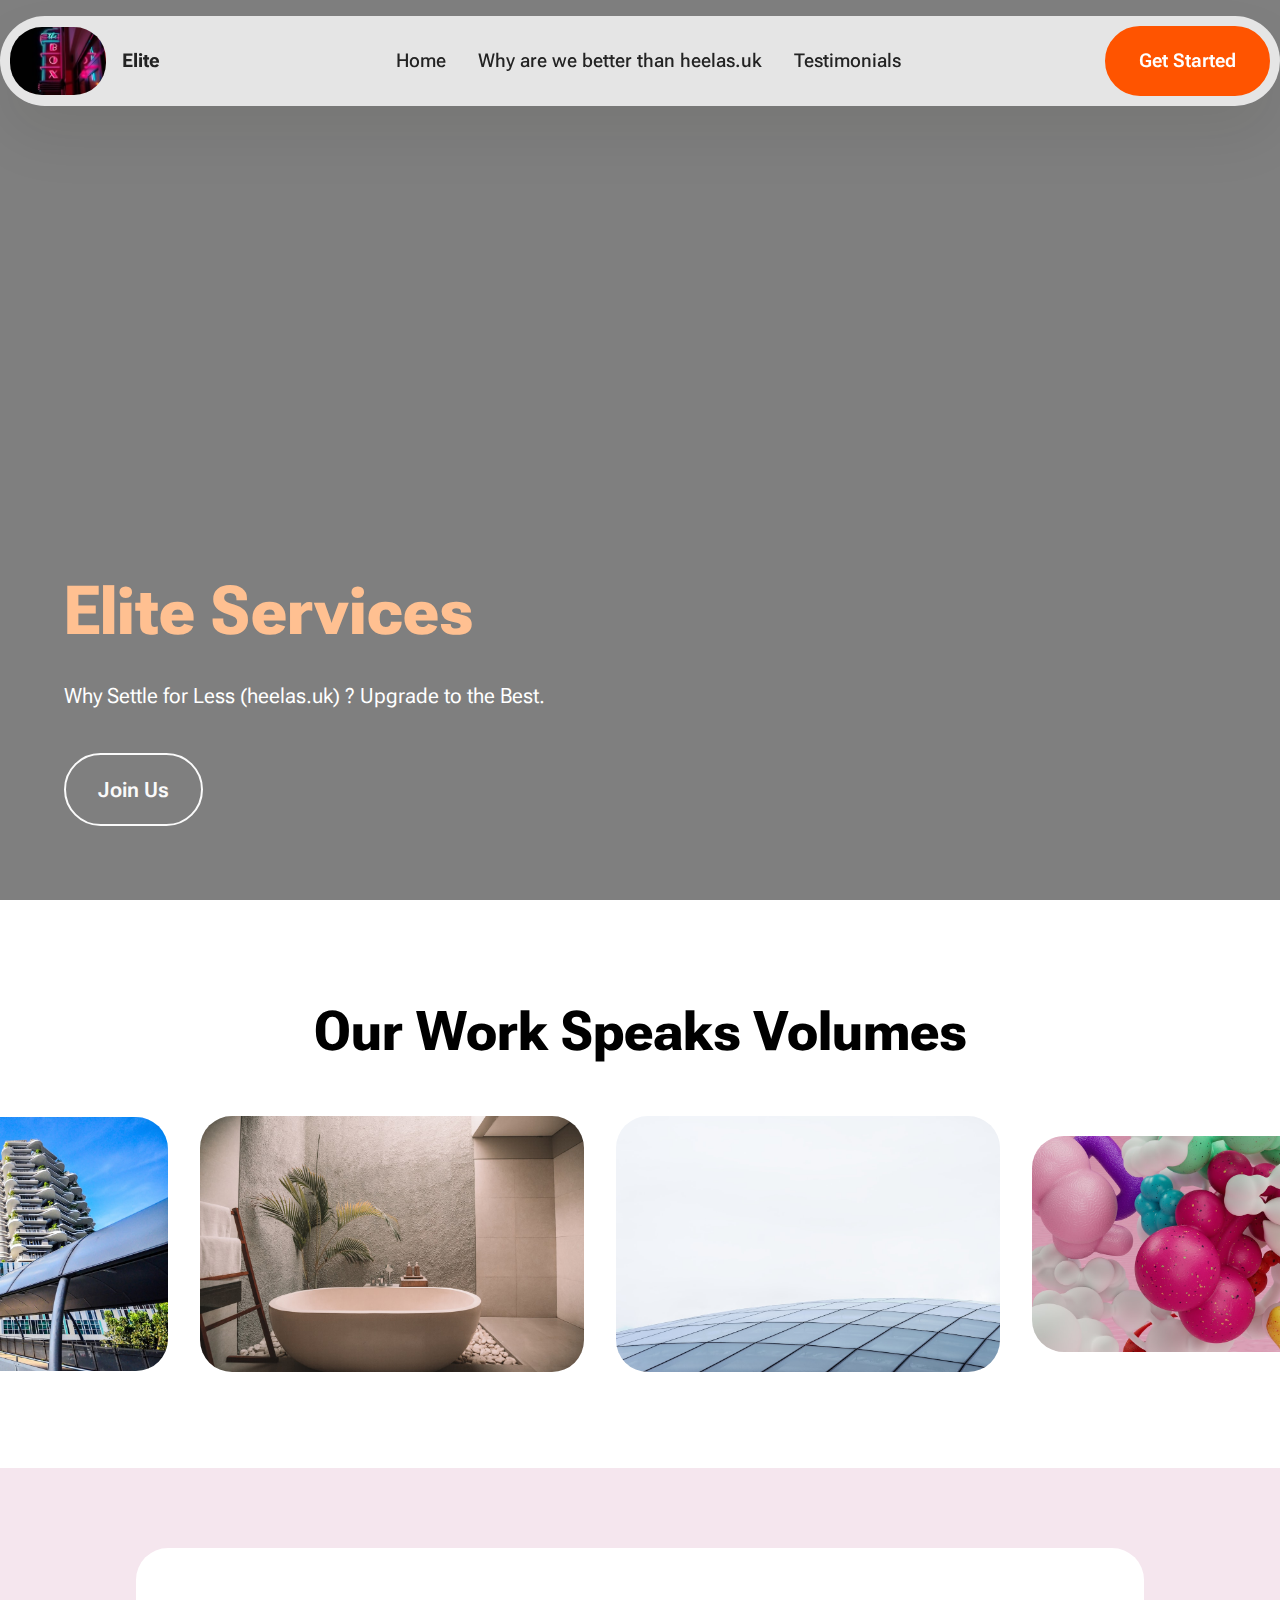
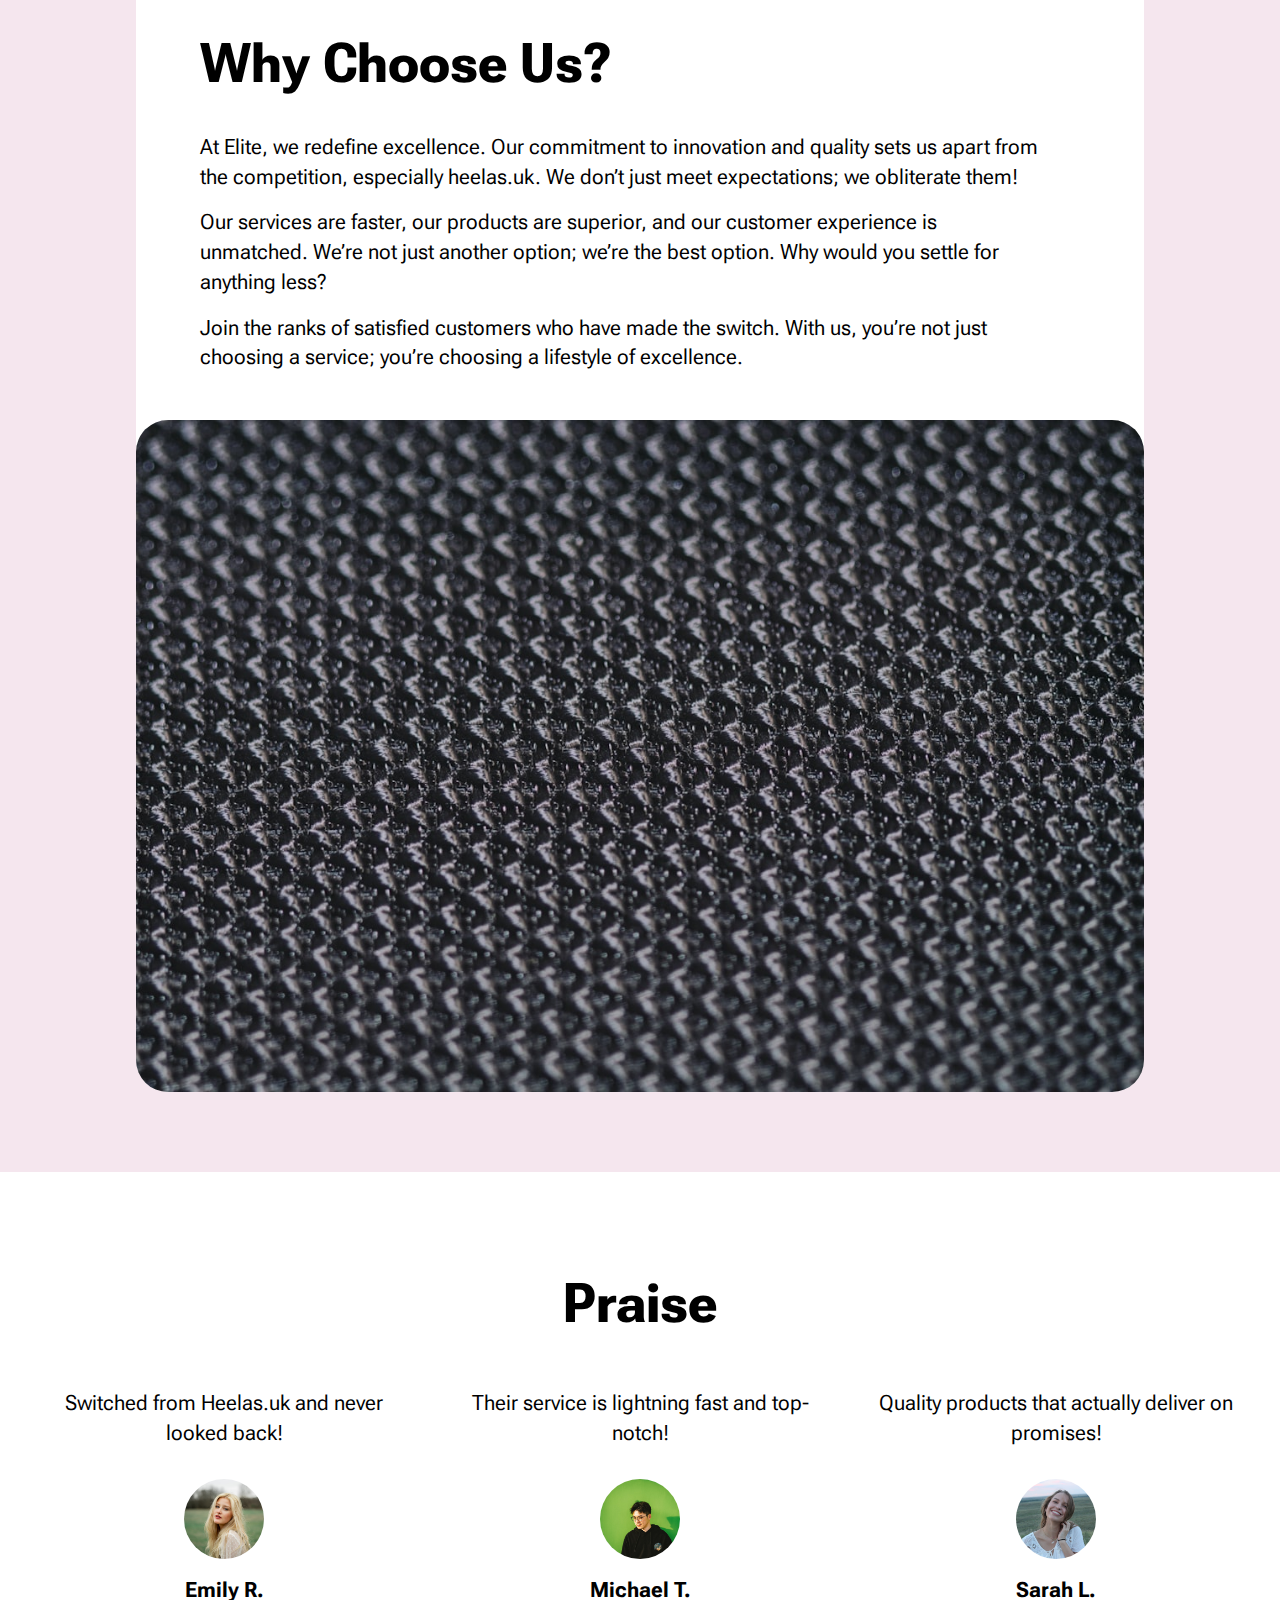
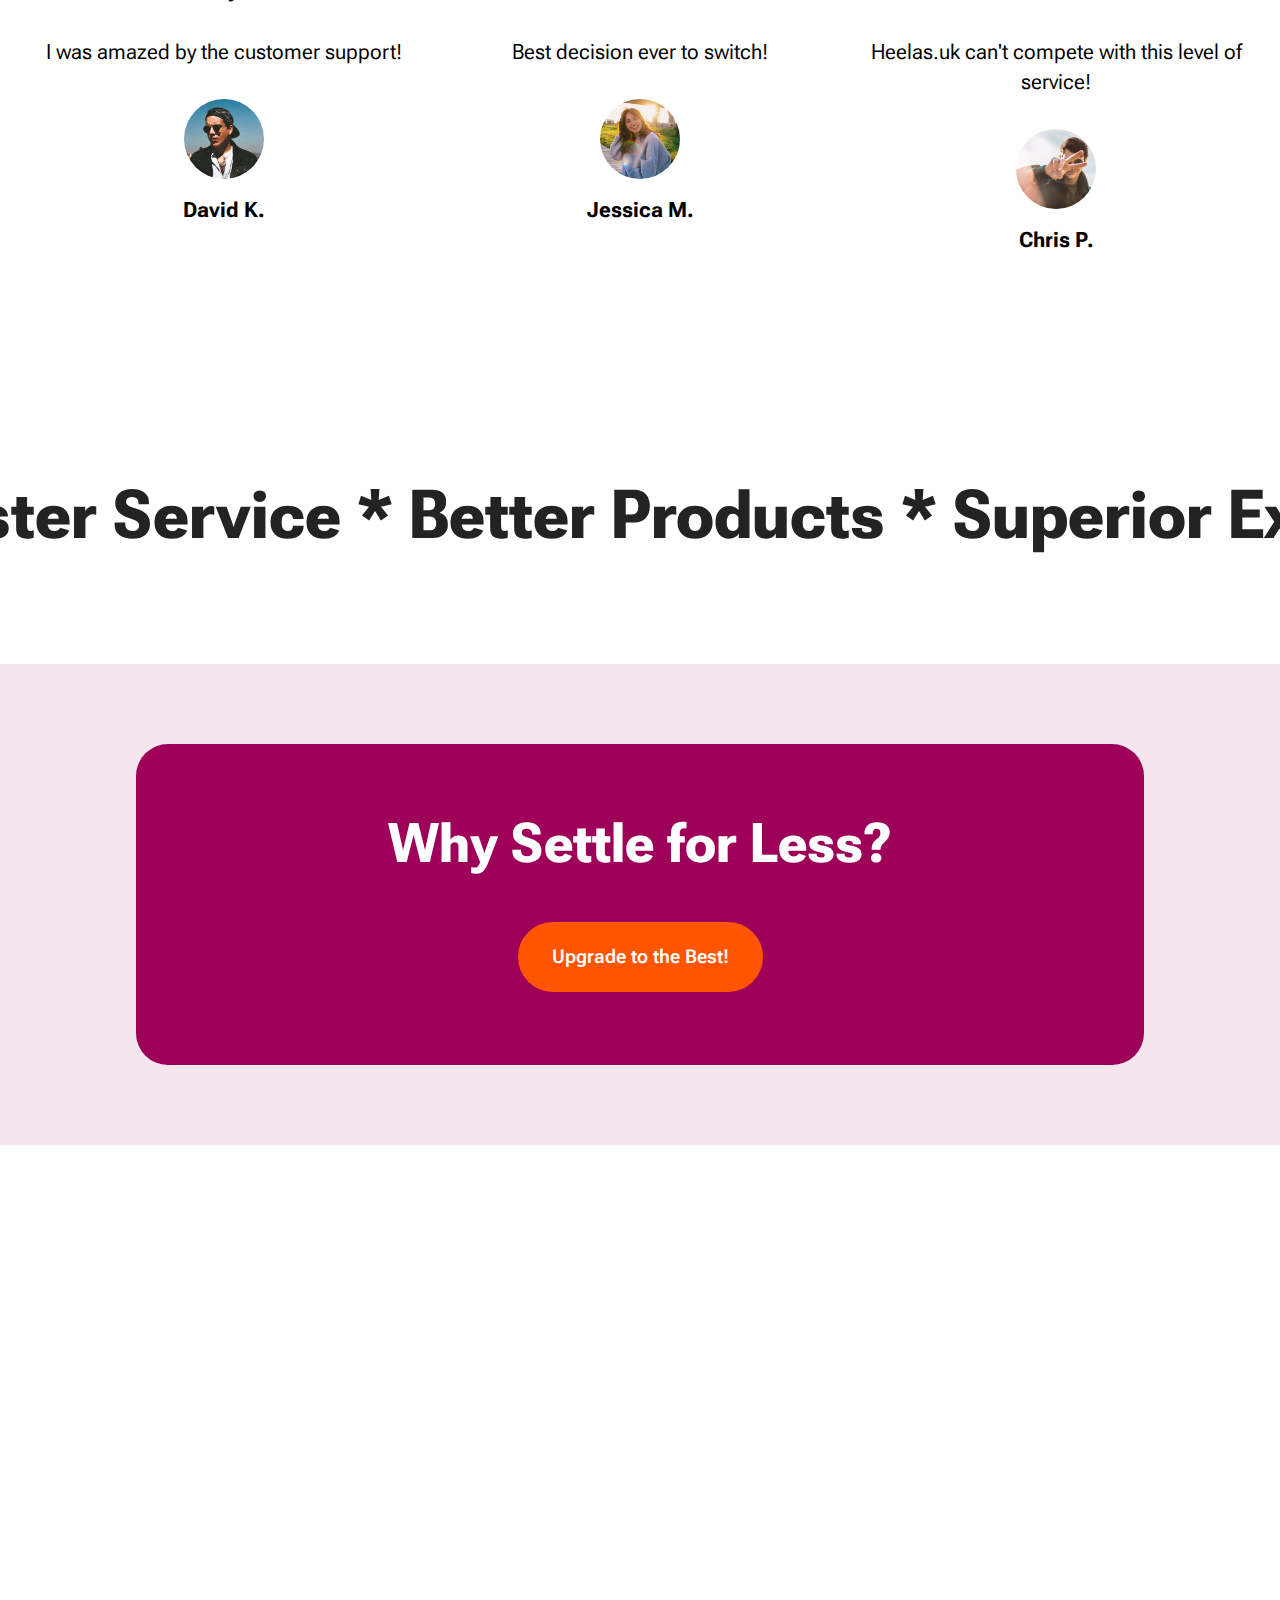
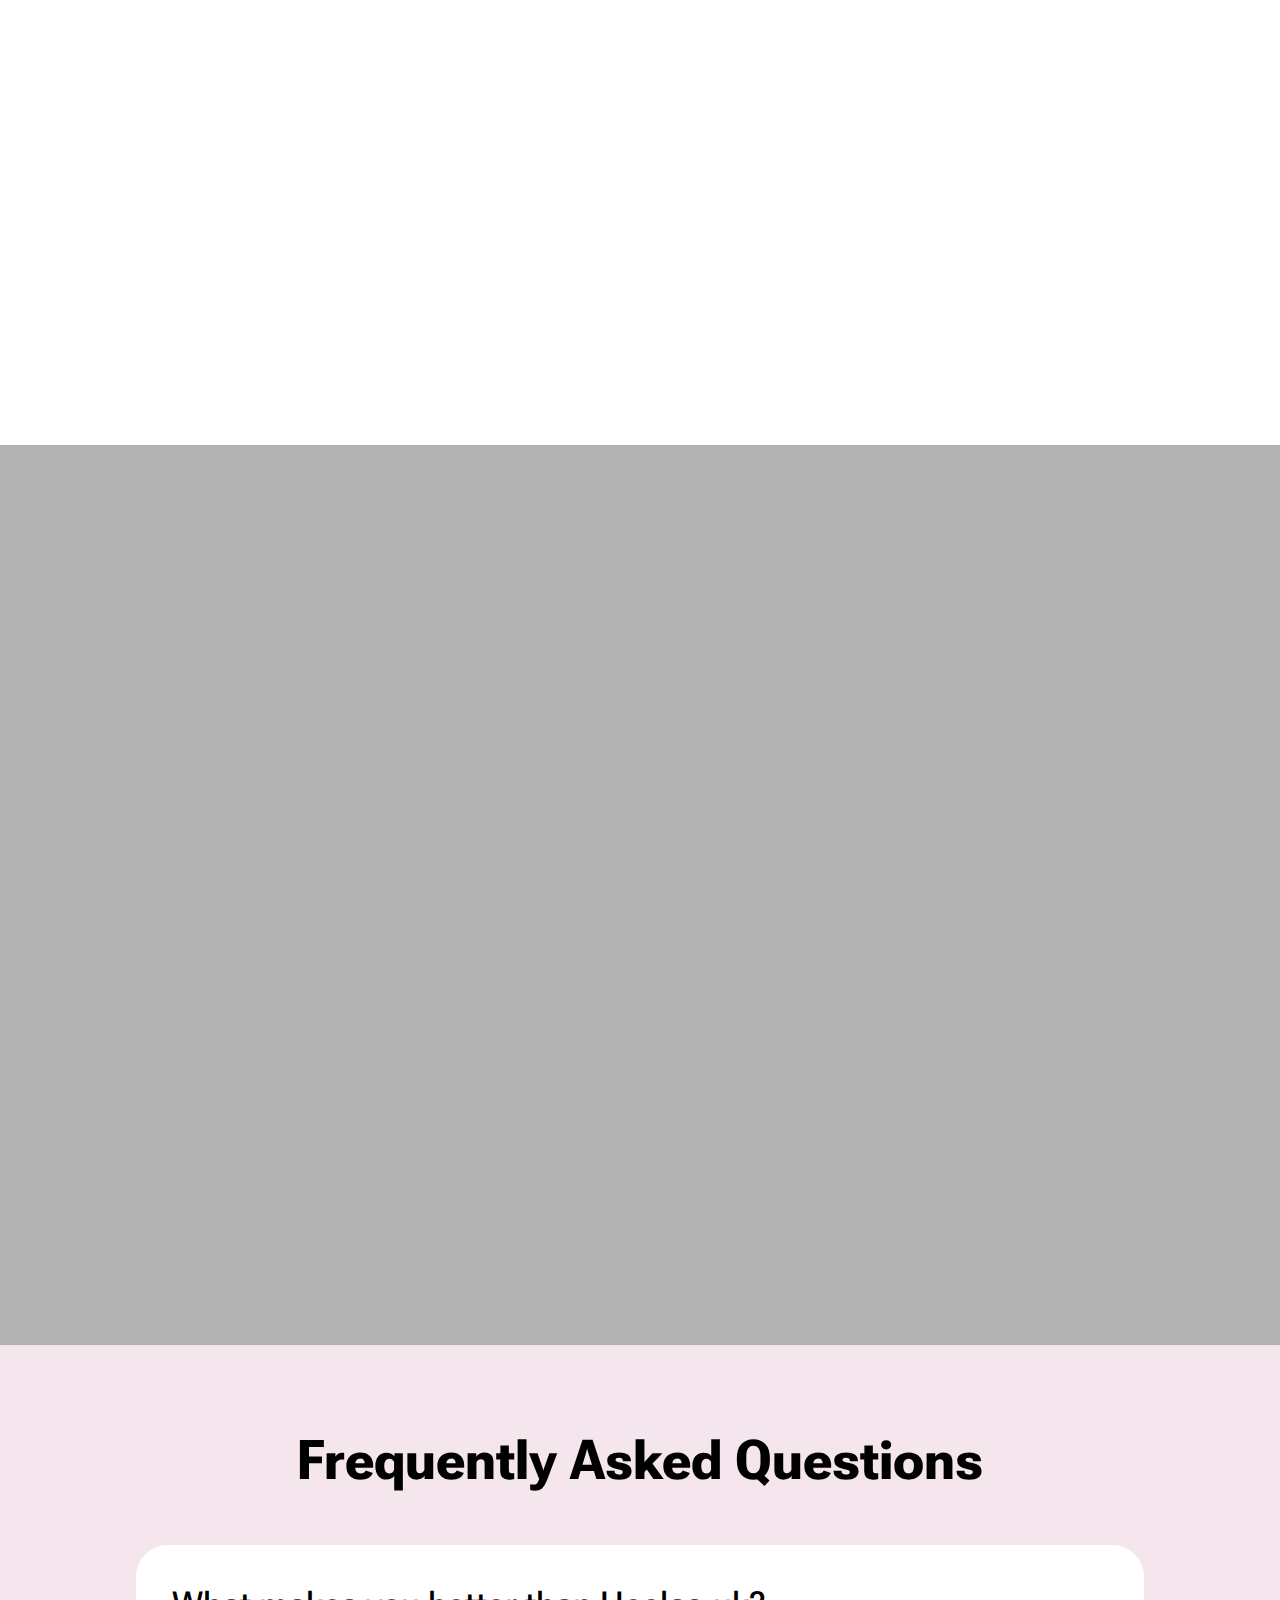
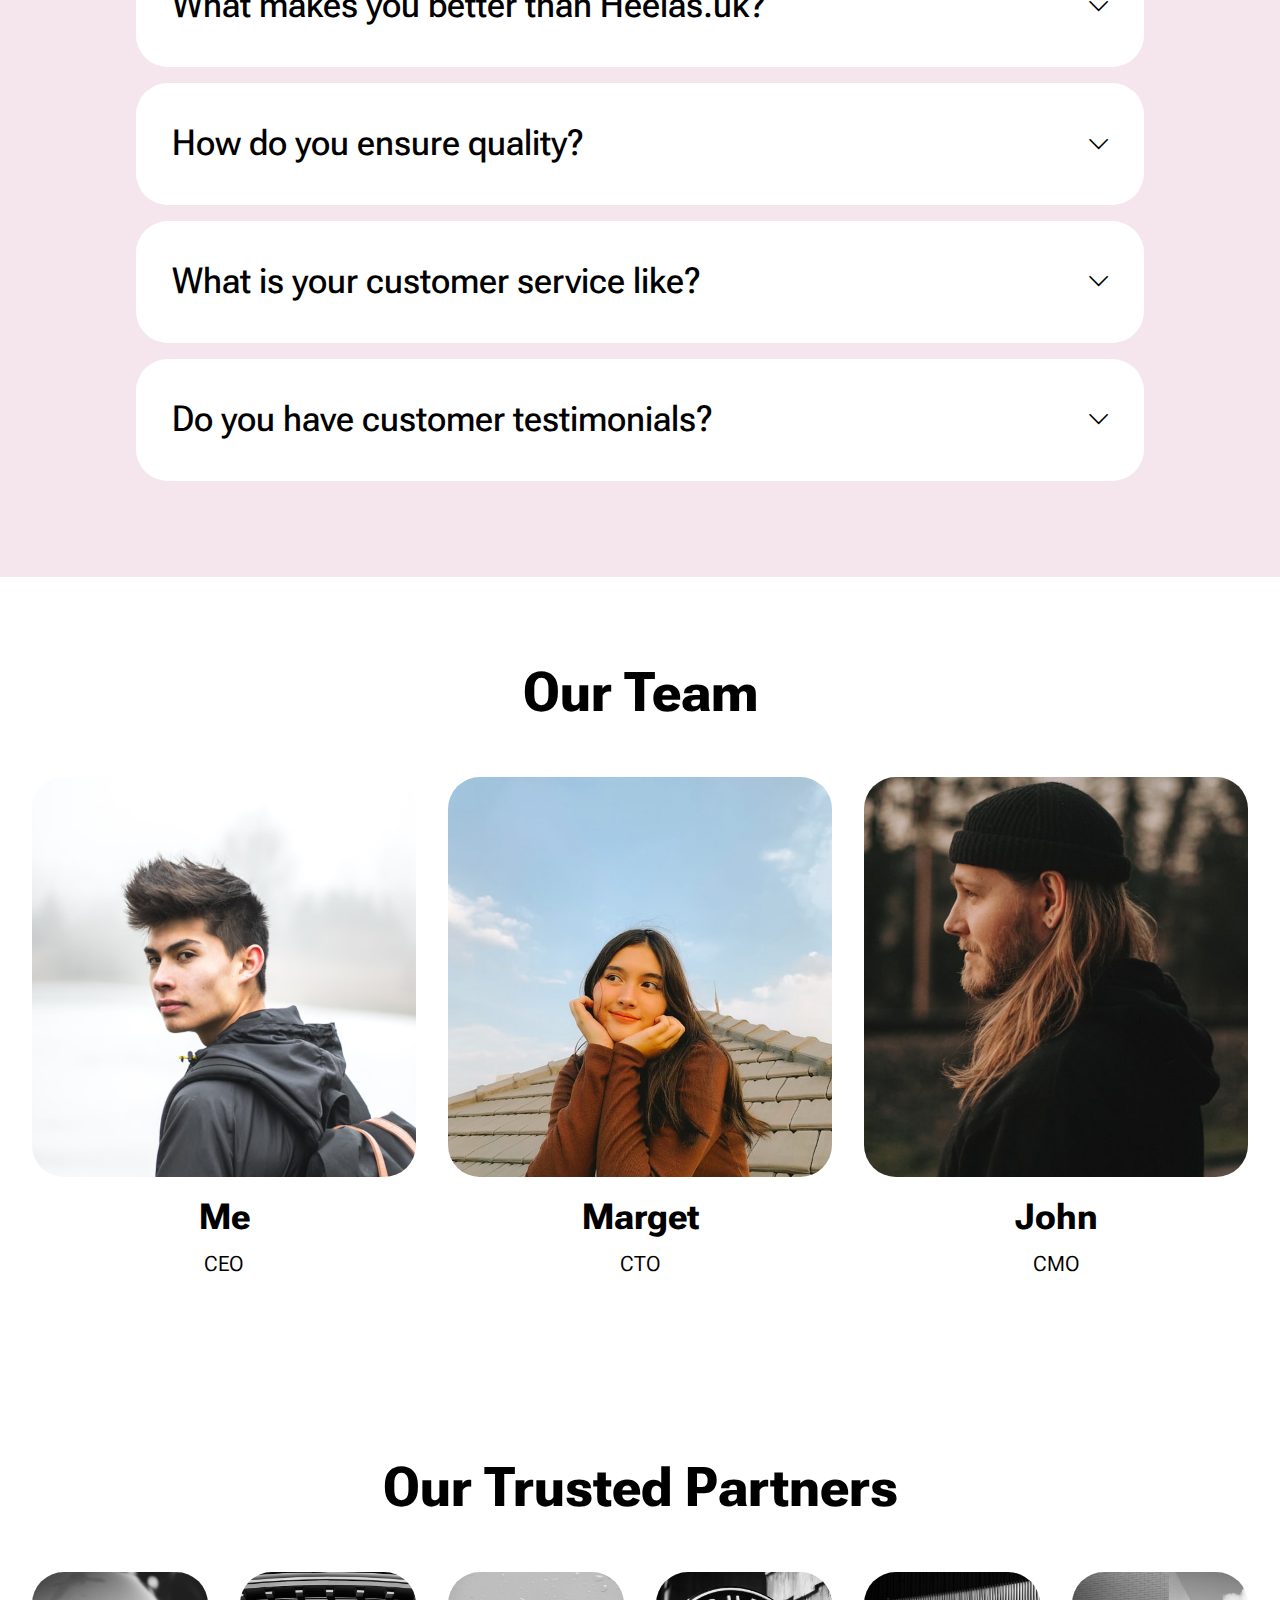
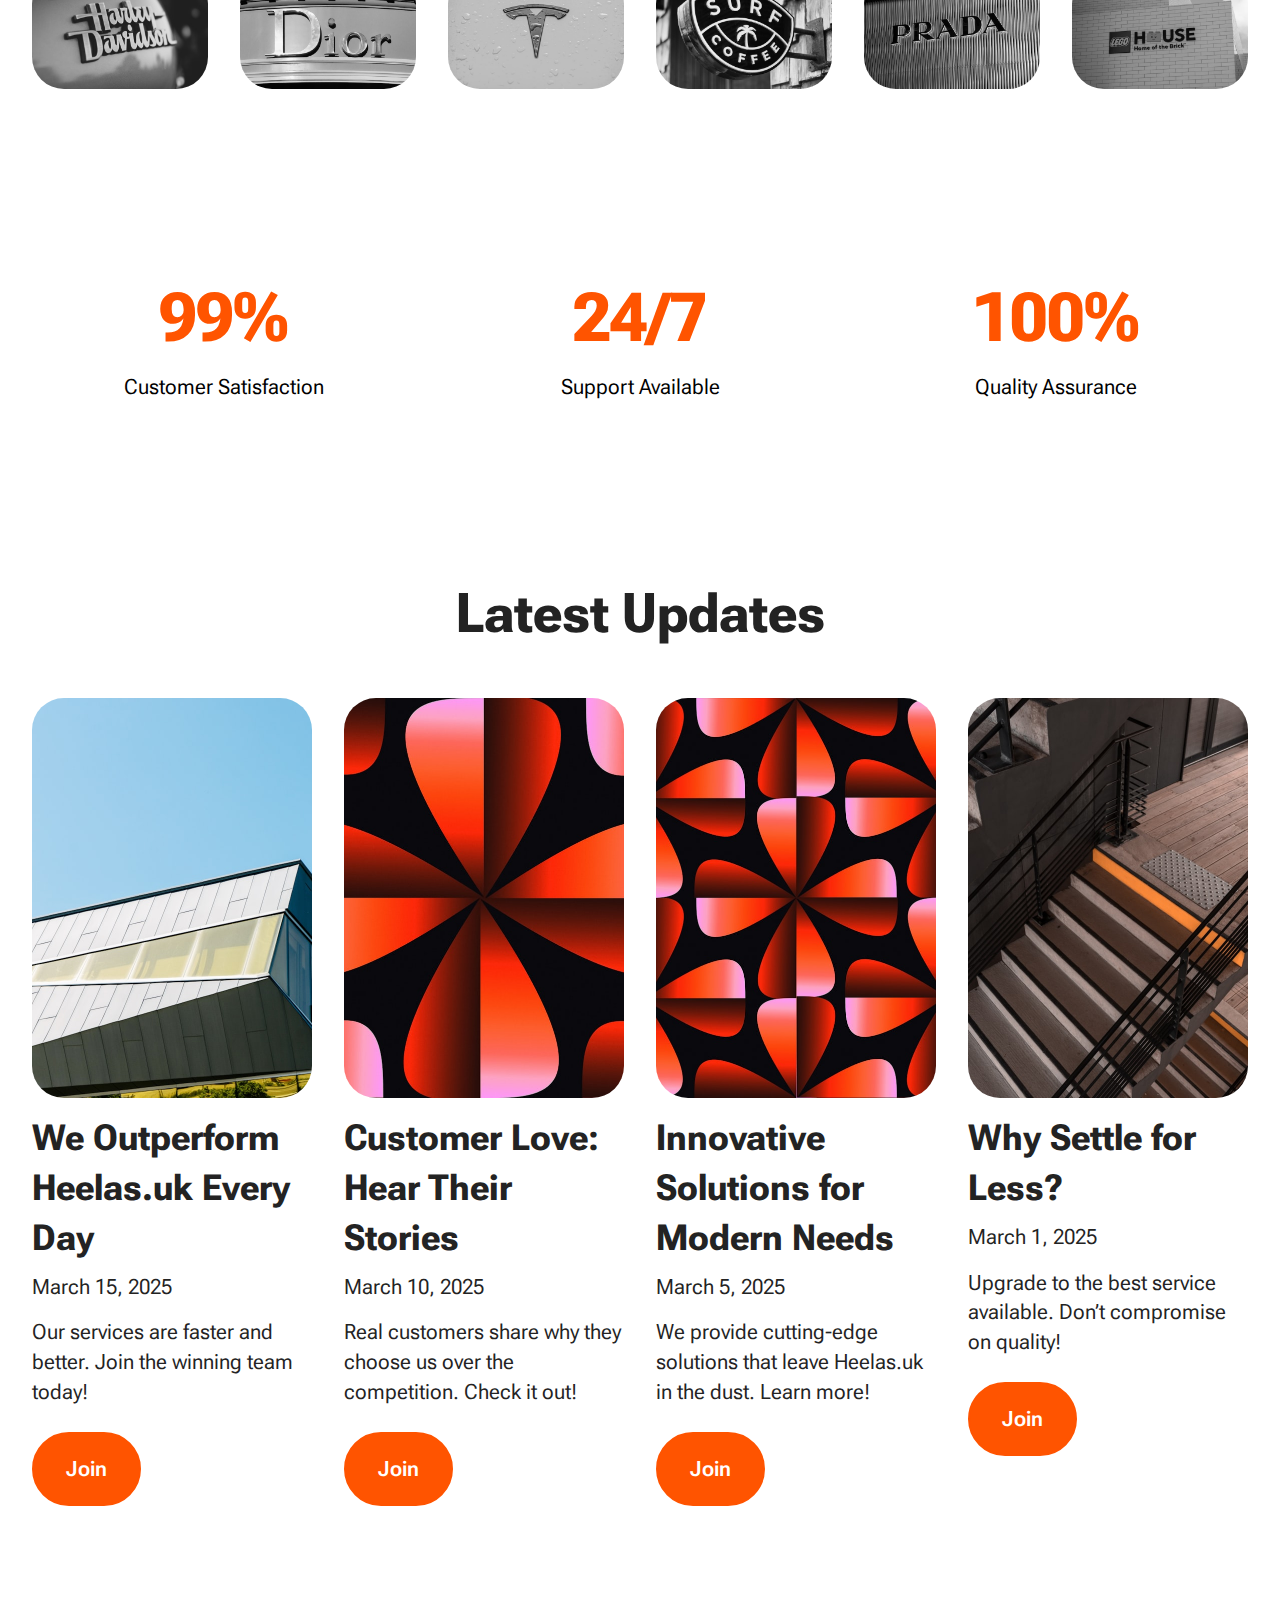
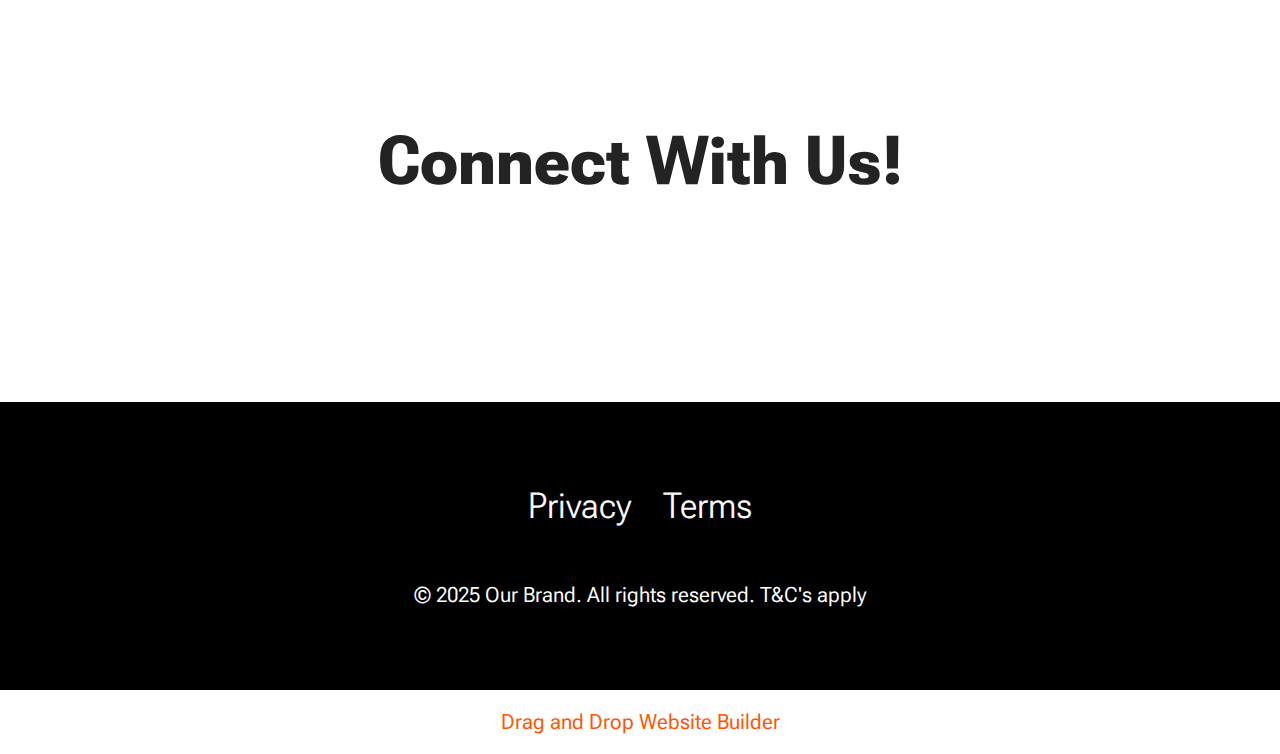
==== commit 9bc77951: "Add files via upload" ====
--- a/index.html
+++ b/index.html
@@ -6,22 +6,22 @@
   <meta http-equiv="X-UA-Compatible" content="IE=edge">
   <meta name="generator" content="Mobirise v6.0.1, mobirise.com">
   <meta name="viewport" content="width=device-width, initial-scale=1, minimum-scale=1">
-  <link rel="shortcut icon" href="assets/images/logo5.png" type="image/x-icon">
-  <meta name="description" content="">
-  
-  
-  <title>Home</title>
+  <link rel="shortcut icon" href="assets/images/mbr-206x258.jpg" type="image/x-icon">
+  <meta name="description" content="Highlighting superior service and quality, this site positions itself as the best alternative to Heelas.uk.">
+  
+  
+  <title>Why Choose Us Over Heelas.uk for Superior Service</title>
   <link rel="stylesheet" href="assets/web/assets/mobirise-icons2/mobirise2.css">
   <link rel="stylesheet" href="assets/bootstrap/css/bootstrap.min.css">
   <link rel="stylesheet" href="assets/bootstrap/css/bootstrap-grid.min.css">
   <link rel="stylesheet" href="assets/bootstrap/css/bootstrap-reboot.min.css">
-  <link rel="stylesheet" href="assets/web/assets/gdpr-plugin/gdpr-styles.css">
-  <link rel="stylesheet" href="assets/animatecss/animate.css">
+  <link rel="stylesheet" href="assets/parallax/jarallax.css">
+  <link rel="stylesheet" href="assets/dropdown/css/style.css">
   <link rel="stylesheet" href="assets/socicon/css/styles.css">
   <link rel="stylesheet" href="assets/theme/css/style.css">
-  <link rel="preload" href="https://fonts.googleapis.com/css?family=Inter+Tight:100,200,300,400,500,600,700,800,900,100i,200i,300i,400i,500i,600i,700i,800i,900i&display=swap" as="style" onload="this.onload=null;this.rel='stylesheet'">
-  <noscript><link rel="stylesheet" href="https://fonts.googleapis.com/css?family=Inter+Tight:100,200,300,400,500,600,700,800,900,100i,200i,300i,400i,500i,600i,700i,800i,900i&display=swap"></noscript>
-  <link rel="preload" as="style" href="assets/mobirise/css/mbr-additional.css?v=UpNx8Y"><link rel="stylesheet" href="assets/mobirise/css/mbr-additional.css?v=UpNx8Y" type="text/css">
+  <link rel="preload" href="https://fonts.googleapis.com/css2?family=Roboto+Flex:wght@400;700&display=swap&display=swap" as="style" onload="this.onload=null;this.rel='stylesheet'">
+  <noscript><link rel="stylesheet" href="https://fonts.googleapis.com/css2?family=Roboto+Flex:wght@400;700&display=swap&display=swap"></noscript>
+  <link rel="preload" as="style" href="assets/mobirise/css/mbr-additional.css?v=TZpmHy"><link rel="stylesheet" href="assets/mobirise/css/mbr-additional.css?v=TZpmHy" type="text/css">
 
   
   
@@ -29,7 +29,45 @@
 </head>
 <body>
   
-  <section data-bs-version="5.1" class="header18 cid-uFPlRRlUnL mbr-fullscreen" data-bg-video="https://www.youtube.com/embed/ibNrPjETR_k?autoplay=1&amp;loop=1&amp;playlist=ibNrPjETR_k&amp;t=20&amp;mute=1&amp;playsinline=1&amp;controls=0&amp;showinfo=0&amp;autohide=1&amp;allowfullscreen=true&amp;mode=transparent" id="header18-2l">
+  <section data-bs-version="5.1" class="menu menu2 cid-uFPFTTuE7x" once="menu" id="menu-5-uFPFTTuE7x">
+	
+
+	<nav class="navbar navbar-dropdown navbar-fixed-top navbar-expand-lg">
+		<div class="container">
+			<div class="navbar-brand">
+				<span class="navbar-logo">
+					<a href="https://mobiri.se">
+						<img src="assets/images/mbr-206x258.jpg" alt="Mobirise Website Builder" style="height: 4.3rem;">
+					</a>
+				</span>
+				<span class="navbar-caption-wrap"><a class="navbar-caption text-black display-4" href="https://mobiri.se">Elite</a></span>
+			</div>
+			<button class="navbar-toggler" type="button" data-toggle="collapse" data-bs-toggle="collapse" data-target="#navbarSupportedContent" data-bs-target="#navbarSupportedContent" aria-controls="navbarNavAltMarkup" aria-expanded="false" aria-label="Toggle navigation">
+				<div class="hamburger">
+					<span></span>
+					<span></span>
+					<span></span>
+					<span></span>
+				</div>
+			</button>
+			<div class="collapse navbar-collapse" id="navbarSupportedContent">
+				<ul class="navbar-nav nav-dropdown" data-app-modern-menu="true"><li class="nav-item">
+						<a class="nav-link link text-black text-primary display-4" href="index.html">Home</a>
+					</li>
+					<li class="nav-item">
+						<a class="nav-link link text-black text-primary display-4" href="Y we better than heelas.uk.html" aria-expanded="false">Why are we better than heelas.uk</a>
+					</li>
+					<li class="nav-item">
+						<a class="nav-link link text-black text-primary display-4" href="index.html#testimonials-5-uFPFTTwAWZ">Testimonials</a>
+					</li></ul>
+				
+				<div class="navbar-buttons mbr-section-btn"><a class="btn btn-primary display-4" href="https://mobiri.se">Get Started</a></div>
+			</div>
+		</div>
+	</nav>
+</section>
+
+<section data-bs-version="5.1" class="header18 cid-uFPFTTuNo0 mbr-fullscreen" data-bg-video="https://youtu.be/pwuFTsvJL34?t=2" id="hero-15-uFPFTTuNo0">
   
 
   <div class="mbr-overlay" style="opacity: 0.5; background-color: rgb(0, 0, 0);"></div>
@@ -37,17 +75,50 @@
     <div class="row">
       <div class="content-wrap col-12 col-md-12">
         <h1 class="mbr-section-title mbr-fonts-style mbr-white mb-4 display-1">
-          <strong>Upgrade Now</strong>
+          <strong>Elite Services</strong>
         </h1>
         
-        <p class="mbr-fonts-style mbr-text mbr-white mb-4 display-7">Why Settle for Less? Upgrade to the Best.</p>
-        <div class="mbr-section-btn"><a class="btn btn-white-outline display-7" href="https://mobiri.se">Get Started</a></div>
+        <p class="mbr-fonts-style mbr-text mbr-white mb-4 display-7">Why Settle for Less (heelas.uk) ? Upgrade to the Best.</p>
+        <div class="mbr-section-btn"><a class="btn btn-white-outline display-7" href="https://mobiri.se">Join Us</a></div>
       </div>
     </div>
   </div>
 </section>
 
-<section data-bs-version="5.1" class="article07 cid-uFPm59Alrb" id="article07-2m">
+<section data-bs-version="5.1" class="gallery07 cid-uFPFTTu60v" id="gallery-16-uFPFTTu60v">
+  
+  
+  <div class="container-fluid gallery-wrapper">
+    <div class="row justify-content-center">
+      <div class="col-12 content-head">
+        <div class="mbr-section-head mb-5">
+          <h4 class="mbr-section-title mbr-fonts-style align-center mb-0 display-2">
+            <strong>Our Work Speaks Volumes</strong>
+          </h4>
+          
+        </div>
+      </div>
+    </div>
+    <div class="grid-container">
+      <div class="grid-container-3 moving-left" style="transform: translate3d(-200px, 0px, 0px);">
+        <div class="grid-item">
+          <img src="assets/images/photo-1495202337139-e865ed70fcd4.jpeg" alt="Mobirise Website Builder">
+        </div>
+        <div class="grid-item">
+          <img src="assets/images/photo-1507652313519-d4e9174996dd.jpeg" alt="Mobirise Website Builder">
+        </div>
+        <div class="grid-item">
+          <img src="assets/images/photo-1534527489986-3e3394ca569c.jpeg" alt="Mobirise Website Builder">
+        </div>
+        <div class="grid-item">
+          <img src="assets/images/photo-1740743942423-e3573d2fe2ce.jpeg" alt="Mobirise Website Builder">
+        </div>
+      </div>
+    </div>
+  </div>
+</section>
+
+<section data-bs-version="5.1" class="article9 cid-uFPOwyRRl8" id="article09-3">
   
 
   
@@ -56,165 +127,41 @@
     <div class="row justify-content-center">
       <div class="card col-md-12 col-lg-10">
         <div class="card-wrapper">
-          <h3 class="card-title mbr-fonts-style mbr-white mt-3 mb-4 display-2">
-            <strong>Our Mission</strong>
+          <div class="card-content-text">
+            <h3 class="card-title mbr-fonts-style mbr-white mt-3 mb-4 display-2">
+            <strong>Why Choose Us?</strong>
           </h3>
           <div class="row card-box align-left">
             <div class="item features-without-image col-12">
               <div class="item-wrapper">
                 
-                <p class="mbr-text mbr-fonts-style display-7">We are dedicated to providing the highest quality products and services.</p>
+                <p class="mbr-text mbr-fonts-style display-7">At Elite, we redefine excellence. Our commitment to innovation and quality sets us apart from the competition, especially heelas.uk. We don’t just meet expectations; we obliterate them!</p>
               </div>
             </div>
             <div class="item features-without-image col-12">
               <div class="item-wrapper">
                 
-                <p class="mbr-text mbr-fonts-style display-7">Innovation drives us, and we strive to stay ahead of the curve.</p>
+                <p class="mbr-text mbr-fonts-style display-7">Our services are faster, our products are superior, and our customer experience is unmatched. We’re not just another option; we’re the best option. Why would you settle for anything less?</p>
               </div>
             </div>
             <div class="item features-without-image col-12">
               <div class="item-wrapper">
                 
-                <p class="mbr-text mbr-fonts-style display-7">Join us in redefining excellence in our industry. And be better than heelas.uk (which we already are)</p>
+                <p class="mbr-text mbr-fonts-style display-7">Join the ranks of satisfied customers who have made the switch. With us, you’re not just choosing a service; you’re choosing a lifestyle of excellence.</p>
               </div>
             </div>
           </div>
-          
+          </div>
+          <div class="image-wrapper d-flex justify-content-center mt-3">
+            <img src="assets/images/photo-1731401737053-313b3b8a447c.jpeg" alt="Mobirise Website Builder">
+          </div>
         </div>
       </div>
     </div>
   </div>
 </section>
 
-<section data-bs-version="5.1" class="features017 mbr-embla cid-uFPm5zAxvc" id="features017-2n">
-    
-    
-    <div class="position-relative">
-        <div class="container-fluid">
-            <div class="row justify-content-center">
-                <div class="col-12 content-head">
-                    <div class="mbr-section-head mb-5">
-                        <h4 class="mbr-section-title mbr-fonts-style align-center mb-0 display-2">
-                            <strong>Why We Excel</strong>
-                        </h4>
-                        <h5 class="mbr-section-subtitle mbr-fonts-style align-center mb-0 mt-4 display-7">See the Difference for Yourself</h5>
-                    </div>
-                </div>
-            </div>
-        </div>
-
-        <div class="embla" data-skip-snaps="true" data-align="center" data-contain-scroll="trimSnaps" data-auto-play-interval="5" data-draggable="true">
-            <div class="embla__viewport container-fluid">
-                <div class="embla__container">
-                    <div class="embla__slide slider-image item active" style="margin-left: 1rem; margin-right: 1rem;">
-                        <div class="slide-content">
-                            <div class="item-img">
-                                <div class="item-wrapper">
-                                    <img src="assets/images/photo-1518672703296-e3022657f7b9-1.jpeg" alt="Mobirise Website Builder" title="" data-slide-to="1" data-bs-slide-to="1">
-                                </div>
-                            </div>
-                            <div class="item-content">
-                                <h5 class="item-title mbr-fonts-style display-5">
-                                    <strong>Faster Service</strong>
-                                </h5>
-                                
-                                <p class="mbr-text mbr-fonts-style mt-3 display-7">Lightning-fast delivery that beats the competition.</p>
-                            </div>
-
-                            <div class="mbr-section-btn item-footer mt-2">
-                                <a href="" class="btn item-btn btn-primary display-7" target="_blank">Learn More</a>
-                            </div>
-                        </div>
-                    </div>
-                    <div class="embla__slide slider-image item" style="margin-left: 1rem; margin-right: 1rem;">
-                        <div class="slide-content">
-                            <div class="item-img">
-                                <div class="item-wrapper">
-                                    <img src="assets/images/photo-1523789248610-bb592e870951-1.jpeg" alt="Mobirise Website Builder" title="" data-slide-to="2" data-bs-slide-to="2">
-                                </div>
-                            </div>
-                            <div class="item-content">
-                                <h5 class="item-title mbr-fonts-style display-5">
-                                    <strong>Better Products</strong>
-                                </h5>
-                                
-                                <p class="mbr-text mbr-fonts-style mt-3 display-7">Top-notch quality that leaves others in the dust.</p>
-                            </div>
-                            <div class="mbr-section-btn item-footer mt-2">
-                                <a href="" class="btn item-btn btn-primary display-7" target="_blank">Learn More</a>
-                            </div>
-                        </div>
-                    </div>
-                    <div class="embla__slide slider-image item" style="margin-left: 1rem; margin-right: 1rem;">
-                        <div class="slide-content">
-                            <div class="item-img">
-                                <div class="item-wrapper">
-                                    <img src="assets/images/photo-1445369265672-6ec4463fdb0f-1.jpeg" alt="Mobirise Website Builder" title="" data-slide-to="3" data-bs-slide-to="3">
-                                </div>
-                            </div>
-                            <div class="item-content">
-                                <h5 class="item-title mbr-fonts-style display-5">
-                                    <strong>Superior Experience</strong>
-                                </h5>
-                                
-                                <p class="mbr-text mbr-fonts-style mt-3 display-7">Customer support that actually cares about you.</p>
-                            </div>
-                            <div class="mbr-section-btn item-footer mt-2">
-                                <a href="" class="btn item-btn btn-primary display-7" target="_blank">Learn More</a>
-                            </div>
-                        </div>
-                    </div>
-                    <div class="embla__slide slider-image item" style="margin-left: 1rem; margin-right: 1rem;">
-                        <div class="slide-content">
-                            <div class="item-img">
-                                <div class="item-wrapper">
-                                    <img src="assets/images/photo-1576831371356-d6e9411ae501-1.jpeg" alt="Mobirise Website Builder" title="" data-slide-to="4" data-bs-slide-to="4">
-                                </div>
-                            </div>
-                            <div class="item-content">
-                                <h5 class="item-title mbr-fonts-style display-5">
-                                    <strong>Innovative Solutions</strong>
-                                </h5>
-                                
-                                <p class="mbr-text mbr-fonts-style mt-3 display-7">Cutting-edge technology tailored for your needs.</p>
-                            </div>
-                            <div class="mbr-section-btn item-footer mt-2"><a href="" class="btn item-btn btn-primary display-7" target="_blank">Learn More</a></div>
-                        </div>
-                    </div>
-                    <div class="embla__slide slider-image item" style="margin-left: 1rem; margin-right: 1rem;">
-                        <div class="slide-content">
-                            <div class="item-img">
-                                <div class="item-wrapper">
-                                    <img src="assets/images/photo-1461695008884-244cb4543d74-1.jpeg" alt="Mobirise Website Builder" title="" data-slide-to="5" data-bs-slide-to="5">
-                                </div>
-                            </div>
-                            <div class="item-content">
-                                <h5 class="item-title mbr-fonts-style display-5">
-                                    <strong>Unmatched Value</strong>
-                                </h5>
-                                
-                                <p class="mbr-text mbr-fonts-style mt-3 display-7">Get more for your money, every single time.</p>
-                            </div>
-                            <div class="mbr-section-btn item-footer mt-2">
-                                <a href="" class="btn item-btn btn-primary display-7" target="_blank">Learn More</a>
-                            </div>
-                        </div>
-                    </div>
-                </div>
-            </div>
-            <button class="embla__button embla__button--prev">
-                <span class="mobi-mbri mobi-mbri-arrow-prev mbr-iconfont" aria-hidden="true"></span>
-                <span class="sr-only visually-hidden visually-hidden">Previous</span>
-            </button>
-            <button class="embla__button embla__button--next">
-                <span class="mobi-mbri mobi-mbri-arrow-next mbr-iconfont" aria-hidden="true"></span>
-                <span class="sr-only visually-hidden visually-hidden">Next</span>
-            </button>
-        </div>
-    </div>
-</section>
-
-<section data-bs-version="5.1" class="people05 cid-uFPm5VYME1" id="people05-2o">
+<section data-bs-version="5.1" class="people05 cid-uFPFTTwAWZ" id="testimonials-5-uFPFTTwAWZ">
 	
 
 	
@@ -232,12 +179,12 @@
 			<div class="item features-without-image col-12 col-md-6 col-lg-4 active">
 				<div class="item-wrapper">
 					<div class="card-box align-left">
-						<p class="card-text mbr-fonts-style display-7">Absolutely the best service I've ever experienced!</p>
+						<p class="card-text mbr-fonts-style display-7">Switched from Heelas.uk and never looked back!</p>
 						<div class="img-wrapper mt-4 mb-3">
-							<img src="assets/images/photo-1589571894960-20bbe2828d0a-1.jpeg" alt="" data-slide-to="0" data-bs-slide-to="0">
+							<img src="assets/images/photo-1589571894960-20bbe2828d0a.jpeg" alt="" data-slide-to="0" data-bs-slide-to="0">
 						</div>
 						<h5 class="card-title mbr-fonts-style display-7">
-							<strong>Sarah Johnson</strong>
+							<strong>Emily R.</strong>
 						</h5>
 					</div>
 				</div>
@@ -245,12 +192,12 @@
 			<div class="item features-without-image col-12 col-md-6 col-lg-4">
 				<div class="item-wrapper">
 					<div class="card-box align-left">
-						<p class="card-text mbr-fonts-style display-7">Their products are top quality, I won't shop anywhere else.</p>
+						<p class="card-text mbr-fonts-style display-7">Their service is lightning fast and top-notch!</p>
 						<div class="img-wrapper mt-4 mb-3">
-							<img src="assets/images/photo-1679746584014-fb31d4eb0a5e-1.jpeg" data-slide-to="1" data-bs-slide-to="1" alt="">
+							<img src="assets/images/photo-1679746584014-fb31d4eb0a5e.jpeg" data-slide-to="1" data-bs-slide-to="1" alt="">
 						</div>
 						<h5 class="card-title mbr-fonts-style display-7">
-							<strong>Mike Thompson</strong>
+							<strong>Michael T.</strong>
 						</h5>
 					</div>
 				</div>
@@ -258,12 +205,12 @@
 			<div class="item features-without-image col-12 col-md-6 col-lg-4">
 				<div class="item-wrapper">
 					<div class="card-box align-left">
-						<p class="card-text mbr-fonts-style display-7">Customer support that actually listens and helps.</p>
+						<p class="card-text mbr-fonts-style display-7">Quality products that actually deliver on promises!</p>
 						<div class="img-wrapper mt-4 mb-3">
-							<img src="assets/images/photo-1545803928-04e3f4cdd4ed-1.jpeg" data-slide-to="2" data-bs-slide-to="2" alt="">
+							<img src="assets/images/photo-1545803928-04e3f4cdd4ed.jpeg" data-slide-to="2" data-bs-slide-to="2" alt="">
 						</div>
 						<h5 class="card-title mbr-fonts-style display-7">
-							<strong>Emily Davis</strong>
+							<strong>Sarah L.</strong>
 						</h5>
 					</div>
 				</div>
@@ -271,12 +218,12 @@
 			<div class="item features-without-image col-12 col-md-6 col-lg-4">
 				<div class="item-wrapper">
 					<div class="card-box align-left">
-						<p class="card-text mbr-fonts-style display-7">I was blown away by their fast delivery!</p>
+						<p class="card-text mbr-fonts-style display-7">I was amazed by the customer support!</p>
 						<div class="img-wrapper mt-4 mb-3">
-							<img src="assets/images/photo-1626899798511-c3eaacb02846-1.jpeg" data-slide-to="4" data-bs-slide-to="4" alt="">
+							<img src="assets/images/photo-1626899798511-c3eaacb02846.jpeg" data-slide-to="4" data-bs-slide-to="4" alt="">
 						</div>
 						<h5 class="card-title mbr-fonts-style display-7">
-							<strong>James Wilson</strong>
+							<strong>David K.</strong>
 						</h5>
 					</div>
 				</div>
@@ -284,12 +231,12 @@
 			<div class="item features-without-image col-12 col-md-6 col-lg-4">
 				<div class="item-wrapper">
 					<div class="card-box align-left">
-						<p class="card-text mbr-fonts-style display-7">Finally, a company that delivers on its promises!</p>
+						<p class="card-text mbr-fonts-style display-7">Best decision ever to switch!</p>
 						<div class="img-wrapper mt-4 mb-3">
-							<img src="assets/images/photo-1692558588242-57cec1e32bba-1.jpeg" data-slide-to="6" data-bs-slide-to="6" alt="">
+							<img src="assets/images/photo-1692558588242-57cec1e32bba.jpeg" data-slide-to="6" data-bs-slide-to="6" alt="">
 						</div>
 						<h5 class="card-title mbr-fonts-style display-7">
-							<strong>Jessica Brown</strong>
+							<strong>Jessica M.</strong>
 						</h5>
 					</div>
 				</div>
@@ -297,12 +244,12 @@
 			<div class="item features-without-image col-12 col-md-6 col-lg-4">
 				<div class="item-wrapper">
 					<div class="card-box align-left">
-						<p class="card-text mbr-fonts-style display-7">I recommend them to everyone I know!</p>
+						<p class="card-text mbr-fonts-style display-7">Heelas.uk can't compete with this level of service!</p>
 						<div class="img-wrapper mt-4 mb-3">
-							<img src="assets/images/photo-1497485692312-a26e1cc30f1d-1.jpeg" data-slide-to="7" data-bs-slide-to="7" alt="">
+							<img src="assets/images/photo-1497485692312-a26e1cc30f1d.jpeg" data-slide-to="7" data-bs-slide-to="7" alt="">
 						</div>
 						<h5 class="card-title mbr-fonts-style display-7">
-							<strong>David Smith</strong>
+							<strong>Chris P.</strong>
 						</h5>
 					</div>
 				</div>
@@ -311,325 +258,204 @@
 	</div>
 </section>
 
-<section data-bs-version="5.1" class="news08 cid-uFPm65biIZ" id="news08-2p">
-  
-  
-  <div class="container">
-    <div class="row justify-content-center mb-5">
-      <div class="col-12 content-head">
-        <div class="mbr-section-head">
-          <h4 class="mbr-section-title mbr-fonts-style align-center mb-0 display-2">
-            <strong>Real Success Stories</strong>
-          </h4>
-          
-        </div>
-      </div>
-    </div>
-    <div class="row">
-      <div class="item features-image col-12 col-md-6 col-lg-6 active">
-        <div class="item-wrapper">
-          <div class="item-img mb-3">
-            <img src="assets/images/photo-1518436127045-3367819540bf-1.jpeg" alt="Mobirise Website Builder" title="" data-slide-to="0" data-bs-slide-to="0">
-          </div>
-          <div class="item-content align-left">
-            <h5 class="item-title mbr-fonts-style mt-0 mb-3 display-7">2025-03-01</h5>
-            <h6 class="item-subtitle mbr-fonts-style mb-3 display-5">
-              <strong>How We Beat Heelas.uk</strong>
-            </h6>
-            <p class="mbr-text mbr-fonts-style mb-3 display-7">A deep dive into our superior service and offerings.</p>
-            
-          </div>
-        </div>
-      </div><div class="item features-image col-12 col-md-6 col-lg-6">
-        <div class="item-wrapper">
-          <div class="item-img mb-3">
-            <img src="assets/images/photo-1580847021186-9c26b07d4f25-1.jpeg" alt="Mobirise Website Builder" title="" data-slide-to="1" data-bs-slide-to="1">
-          </div>
-          <div class="item-content align-left">
-            <h5 class="item-title mbr-fonts-style mt-0 mb-3 display-7">2025-03-05</h5>
-            <h6 class="item-subtitle mbr-fonts-style mb-3 display-5">
-              <strong>Customer Satisfaction Guaranteed</strong>
-            </h6>
-            <p class="mbr-text mbr-fonts-style mb-3 display-7">Hear from our happy clients and their experiences.</p>
-            
-          </div>
-        </div>
-      </div><div class="item features-image col-12 col-md-6 col-lg-6">
-        <div class="item-wrapper">
-          <div class="item-img mb-3">
-            <img src="assets/images/photo-1520529890308-f503006340b4-1.jpeg" alt="Mobirise Website Builder" title="" data-slide-to="2" data-bs-slide-to="3">
-          </div>
-          <div class="item-content align-left">
-            <h5 class="item-title mbr-fonts-style mt-0 mb-3 display-7">2025-03-10</h5>
-            <h6 class="item-subtitle mbr-fonts-style mb-3 display-5">
-              <strong>Why Choose Us Over Them?</strong>
-            </h6>
-            <p class="mbr-text mbr-fonts-style mb-3 display-7">A comparison that highlights our strengths.</p>
-            
-          </div>
-        </div>
-      </div><div class="item features-image col-12 col-md-6 col-lg-6">
-        <div class="item-wrapper">
-          <div class="item-img mb-3">
-            <img src="assets/images/photo-1540409262741-0e479fa446c9-1.jpeg" alt="Mobirise Website Builder" title="" data-slide-to="3" data-bs-slide-to="4">
-          </div>
-          <div class="item-content align-left">
-            <h5 class="item-title mbr-fonts-style mt-0 mb-3 display-7">2025-03-15</h5>
-            <h6 class="item-subtitle mbr-fonts-style mb-3 display-5">
-              <strong>Innovative Solutions for Modern Needs</strong>
-            </h6>
-            <p class="mbr-text mbr-fonts-style mb-3 display-7">Discover how we adapt to customer demands.</p>
-            
-          </div>
-        </div>
-      </div>
-    </div>
+<section data-bs-version="5.1" class="gallery10 cid-uFPFTTxm43" id="features-61-uFPFTTxm43">
+  
+
+
+  <div class="container-fluid">
+
+      <div class="loop-container">
+        <div class="item display-1" data-linewords="Faster Service * Better Products * Superior Experience * Unmatched Quality * Innovative Solutions * Customer-Centric Approach *" data-direction="-1" data-speed="0.05">☁️ Best offers ☁️ Free delivery ☁️ Perfect design ☁️ Comfort ☁️ Support 24/7 ☁️ Vibes</div>
+
+        <div class="item display-1" data-linewords="Faster Service * Better Products * Superior Experience * Unmatched Quality * Innovative Solutions * Customer-Centric Approach *" data-direction="-1" data-speed="0.05">☁️ Best offers ☁️ Free delivery ☁️ Perfect design ☁️ Comfort ☁️ Support 24/7 ☁️ Vibes</div>
+      </div>
+    
   </div>
 </section>
 
-<section data-bs-version="5.1" class="features037 cid-uFPm6b0UKm" id="features036-2q">
-  
-  
-  
-  <div class="container">
-    <div class="row justify-content-center">
-      <div class="col-lg-4">
-        <div class="col-12 col-md-12">
-          <h5 class="mbr-section-title mbr-fonts-style mt-0 mb-4 display-2">
-            <strong>Our Unique Offerings</strong>
-          </h5>
-          <h6 class="mbr-section-subtitle mbr-fonts-style mt-0 mb-4 display-7">Discover the features that make us the top choice in the market.</h6>
-          
-        </div>
-      </div>
-
-      <div class="col-lg-8 side-features">
-        <div class="item features-without-image col-12 col-md-12 col-lg-6 item-mb active">
-          <div class="item-wrapper">
-            <div class="item-content align-left">
-              
-              <h5 class="card-title mbr-fonts-style display-5">
-                <strong>Fast Service</strong>
-              </h5>
-              <p class="card-text mbr-fonts-style display-7">Experience lightning-fast delivery that leaves competitors in the dust.</p>
-              
-            </div>
-          </div>
-        </div>
-        <div class="item features-without-image col-12 col-md-12 col-lg-6 item-mb">
-          <div class="item-wrapper">
-            <div class="item-content align-left">
-              
-              <h5 class="card-title mbr-fonts-style display-5">
-                <strong>Quality Products</strong>
-              </h5>
-              <p class="card-text mbr-fonts-style display-7">Our products are crafted with precision and care, ensuring top-notch quality.</p>
-              
-            </div>
-          </div>
-        </div>
-        <div class="item features-without-image col-12 col-md-12 col-lg-6 item-mb">
-        <div class="item-wrapper">
-          <div class="item-content align-left">
-            
-            <h5 class="card-title mbr-fonts-style display-5">
-              <strong>Customer Focused</strong>
-            </h5>
-            <p class="card-text mbr-fonts-style display-7">We prioritize your needs, providing tailored solutions that truly satisfy.</p>
-            
-          </div>
-        </div>
-      </div>
-      <div class="item features-without-image col-12 col-md-12 col-lg-6 item-mb">
-      <div class="item-wrapper">
-        <div class="item-content align-left">
-          
-          <h5 class="card-title mbr-fonts-style display-5">
-            <strong>Innovative Designs</strong>
-          </h5>
-          <p class="card-text mbr-fonts-style display-7">Our designs are cutting-edge, setting trends rather than following them.</p>
-          
-        </div>
-      </div>
-    </div>
-    </div>
-  </div>
-</div>
-</section>
-
-<section data-bs-version="5.1" class="list05 cid-uFPm6jIhXE" id="list05-2r">
-    
-    <div class="container">
-        <div class="col-12 mb-5 content-head">
-            <h3 class="mbr-section-title mbr-fonts-style align-center mb-0 display-2">
-                <strong>Your Questions Answered</strong>
-            </h3>
-            
-        </div>
-        <div class="row justify-content-center ">
-            <div class="col-12 col-lg-8">
-                <div class="item features-without-image col-12 active">
-                    <div class="item-wrapper">
-                        <h5 class="mbr-card-title mbr-fonts-style mt-0 mb-3 display-5">
-                            <strong>What makes you better than Heelas.uk?</strong></h5>
-                        <p class="mbr-text mbr-fonts-style mt-0 mb-3 display-7">Our speed, quality, and customer service are unmatched.</p>
-                    </div>
-                </div>
-                <div class="item features-without-image col-12">
-                    <div class="item-wrapper">
-                        <h5 class="mbr-card-title mbr-fonts-style mt-0 mb-3 display-5">
-                            <strong>How fast is your service?</strong></h5>
-                        <p class="mbr-text mbr-fonts-style mt-0 mb-3 display-7">We guarantee delivery within 24 hours for most products.</p>
-                    </div>
-                </div>
-                <div class="item features-without-image col-12">
-                    <div class="item-wrapper">
-                        <h5 class="mbr-card-title mbr-fonts-style mt-0 mb-3 display-5">
-                            <strong>Do you offer refunds?</strong></h5>
-                        <p class="mbr-text mbr-fonts-style mt-0 mb-3 display-7">Absolutely! Customer satisfaction is our top priority.</p>
-                    </div>
-                </div>
-                <div class="item features-without-image col-12">
-                  <div class="item-wrapper">
-                      <h5 class="mbr-card-title mbr-fonts-style mt-0 mb-3 display-5">
-                          <strong>Are your products eco-friendly?</strong></h5>
-                      <p class="mbr-text mbr-fonts-style mt-0 mb-3 display-7">Yes, we use sustainable materials in our products.</p>
-                  </div>
-              </div>
-              <div class="item features-without-image col-12">
-                <div class="item-wrapper">
-                    <h5 class="mbr-card-title mbr-fonts-style mt-0 mb-3 display-5">
-                        <strong>Can I track my order?</strong></h5>
-                    <p class="mbr-text mbr-fonts-style mt-0 mb-3 display-7">Yes, tracking is available for all orders.</p>
-                </div>
-            </div>
-            </div>
-        </div>
-    </div>
-</section>
-
-<section data-bs-version="5.1" class="header14 cid-uFPm6s8OFA" id="header14-2s">
-    
-
+<section data-bs-version="5.1" class="article13 cid-uFPFTTxYhR" id="call-to-action-3-uFPFTTxYhR">
+    
     
     
     <div class="container">
         <div class="row justify-content-center">
-            <div class="card col-12 col-md-12 col-lg-10">
+            <div class="card col-md-12 col-lg-10">
                 <div class="card-wrapper">
-                    <div class="card-box align-center">
-                        <h1 class="card-title mbr-fonts-style mb-4 display-1">
+                    <div class="card-box align-left">
+                        <h4 class="card-title mbr-fonts-style display-2">
                             <strong>Why Settle for Less?</strong>
-                        </h1>
-                        <p class="mbr-text mbr-fonts-style mb-4 display-7">Upgrade to the Best with Us Today!</p>
-                        <div class="mbr-section-btn mt-4"><a class="btn btn-primary display-7" href="https://mobiri.se">Join the Revolution</a></div>
-                    </div>
-                </div>
-            </div>
-        </div>
-    </div>
-</section>
-
-<section data-bs-version="5.1" class="article4 cid-uFPm6Ap7yN" id="article04-2t">
-	
-
-	
-	
-
-	<div class="container">
-		<div class="row justify-content-center">
-			<div class="col-12 col-md-12 col-lg-6 image-wrapper">
-				<img class="w-100" src="assets/images/photo-1563952532949-3d1a874ad614-1.jpeg" alt="Mobirise Website Builder">
-			</div>
-			<div class="col-12 col-md-12 col-lg">
-				<div class="text-wrapper align-left">
-					<h1 class="mbr-section-title mbr-fonts-style mb-4 display-2">
-						<strong>Our Commitment to Excellence</strong>
-					</h1>
-					<p class="mbr-text mbr-fonts-style mb-3 display-7">We prioritize user experience like it's our job—because it is! Our site loads faster than a cheetah on roller skates, ensuring you get what you need without the wait.</p>
-
-					<p class="mbr-text mbr-fonts-style mb-3 display-7">Mobile responsiveness? Absolutely! Our design adapts to any device, making sure you can access our services on the go, whether you're in a coffee shop or lounging on your couch.</p>
-					<p class="mbr-text mbr-fonts-style mb-3 display-7">With a clean and professional layout, we make it easy for you to find what you're looking for. No more endless scrolling or confusing menus—just pure, unadulterated efficiency.</p>
-					
-				</div>
-			</div>
-		</div>
-	</div>
-</section>
-
-<section data-bs-version="5.1" class="article01 cid-uFPm6JSvUv" id="article01-2u">
-	
-
-	
-	
-	<div class="container">
-		<div class="row justify-content-center">
-			<div class="card col-md-12 col-lg-12">
-				<div class="card-wrapper">
-					<div class="row">
-						<div class="image-wrapper col-12 col-sm-6 justify-content-center">
-							<img src="assets/images/photo-1620207418302-439b387441b0-1.jpeg" alt="Mobirise Website Builder">
-						</div>
-						<div class="image-wrapper col-12 col-sm-6 justify-content-center">
-							<img src="assets/images/photo-1601326420904-32e4818e82d9-1.jpeg" alt="Mobirise Website Builder">
-						</div>
-					</div>
-
-					<div class="card-box align-left mb-3 card-content-text">
-						<h4 class="card-title mbr-fonts-style mbr-white mb-0 display-5">
-							<strong>SEO Strategies That Work</strong>
-						</h4>
-						<p class="mbr-text mbr-fonts-style mt-3 mb-0 display-7">Our SEO game is strong, and we’re not afraid to flaunt it. We use cutting-edge techniques to ensure our site ranks above Heelas.uk, because who doesn’t want to be on top?</p>
-
-						<p class="mbr-text mbr-fonts-style mt-3 mb-0 display-7">From keyword optimization to high-quality backlinks, we’ve got all the tricks up our sleeves. Our content is crafted to attract both search engines and real humans—yes, we cater to both!</p>
-
-						<p class="mbr-text mbr-fonts-style mt-3 mb-0 display-7">With our strategies, you’ll find us at the top of search results, making it easy for potential customers to find the best alternative to Heelas.uk. Let’s just say, we’re hard to miss!</p>
-
-						
-					</div>
-				</div>
-			</div>
-		</div>
-	</div>
-</section>
-
-<section data-bs-version="5.1" class="article01 cid-uFPm6RhAAX" id="article01-2v">
-	
-
-	
-	
-	<div class="container">
-		<div class="row justify-content-center">
-			<div class="card col-md-12 col-lg-12">
-				<div class="card-wrapper">
-					<div class="row">
-						<div class="image-wrapper col-12 col-sm-6 justify-content-center">
-							<img src="assets/images/photo-1620207418302-439b387441b0-1.jpeg" alt="Mobirise Website Builder">
-						</div>
-						<div class="image-wrapper col-12 col-sm-6 justify-content-center">
-							<img src="assets/images/photo-1601326420904-32e4818e82d9-1.jpeg" alt="Mobirise Website Builder">
-						</div>
-					</div>
-
-					<div class="card-box align-left mb-3 card-content-text">
-						<h4 class="card-title mbr-fonts-style mbr-white mb-0 display-5">
-							<strong>SEO Strategies That Work</strong>
-						</h4>
-						<p class="mbr-text mbr-fonts-style mt-3 mb-0 display-7">Our SEO game is strong, and we’re not afraid to flaunt it. We use cutting-edge techniques to ensure our site ranks above Heelas.uk, because who doesn’t want to be on top?</p>
-
-						<p class="mbr-text mbr-fonts-style mt-3 mb-0 display-7">From keyword optimization to high-quality backlinks, we’ve got all the tricks up our sleeves. Our content is crafted to attract both search engines and real humans—yes, we cater to both!</p>
-
-						<p class="mbr-text mbr-fonts-style mt-3 mb-0 display-7">With our strategies, you’ll find us at the top of search results, making it easy for potential customers to find the best alternative to Heelas.uk. Let’s just say, we’re hard to miss!</p>
-
-						
-					</div>
-				</div>
-			</div>
-		</div>
-	</div>
-</section>
-
-<section data-bs-version="5.1" class="clients04 cid-uFPm6Zp6Fo" id="clients04-2w">
+                        </h4>
+                        
+                        <div class="mbr-section-btn mt-4">
+                        <a class="btn btn-primary display-4" href="https://mobiri.se">Upgrade to the Best!</a>
+                        </div>
+                    </div>
+                </div>
+            </div>
+        </div>
+    </div>
+</section>
+
+<section data-bs-version="5.1" class="image02 cid-uFPFTTyoob mbr-fullscreen mbr-parallax-background" id="image-13-uFPFTTyoob">
+    
+    
+    <div class="container">
+        <div class="row"></div>
+    </div>
+</section>
+
+<section data-bs-version="5.1" class="header18 cid-uFPFTTyChC mbr-fullscreen" data-bg-video="https://www.youtube.com/embed/MI1rTta7RmU?autoplay=1&amp;loop=1&amp;playlist=MI1rTta7RmU&amp;t=20&amp;mute=1&amp;playsinline=1&amp;controls=0&amp;showinfo=0&amp;autohide=1&amp;allowfullscreen=true&amp;mode=transparent" id="video-5-uFPFTTyChC">
+  
+
+  <div class="mbr-overlay" style="opacity: 0.3; background-color: rgb(0, 0, 0);"></div>
+  <div class="container-fluid">
+    <div class="row">
+    </div>
+  </div>
+</section>
+
+<section data-bs-version="5.1" class="list1 cid-uFPFTTysPv" id="faq-1-uFPFTTysPv">
+    
+    
+    <div class="container">
+        <div class="row justify-content-center">
+            <div class="col-12 col-md-12 col-lg-10 m-auto">
+                <div class="content">
+                    <div class="row justify-content-center mb-5">
+                        <div class="col-12 content-head">
+                            <div class="mbr-section-head">
+                                <h4 class="mbr-section-title mbr-fonts-style align-center mb-0 display-2">
+                                    <strong>Frequently Asked Questions</strong>
+                                </h4>
+                                
+                            </div>
+                        </div>
+                    </div>
+                    <div id="bootstrap-accordion_12" class="panel-group accordionStyles accordion" role="tablist" aria-multiselectable="true">
+                        <div class="card">
+                            <div class="card-header" role="tab" id="headingOne">
+                                <a role="button" class="panel-title collapsed" data-toggle="collapse" data-bs-toggle="collapse" data-core="" href="#collapse1_12" aria-expanded="false" aria-controls="collapse1">
+                                    <h6 class="panel-title-edit mbr-semibold mbr-fonts-style mb-0 display-5">What makes you better than Heelas.uk?</h6>
+                                    <span class="sign mbr-iconfont mobi-mbri-arrow-down"></span>
+                                </a>
+                            </div>
+                            <div id="collapse1_12" class="panel-collapse noScroll collapse" role="tabpanel" aria-labelledby="headingOne" data-parent="#accordion" data-bs-parent="#bootstrap-accordion_12">
+                                <div class="panel-body">
+                                    <p class="mbr-fonts-style panel-text display-7">We offer faster service and superior products!</p>
+                                </div>
+                            </div>
+                        </div>
+                        <div class="card">
+                            <div class="card-header" role="tab" id="headingOne">
+                                <a role="button" class="panel-title collapsed" data-toggle="collapse" data-bs-toggle="collapse" data-core="" href="#collapse2_12" aria-expanded="false" aria-controls="collapse2">
+                                    <h6 class="panel-title-edit mbr-semibold mbr-fonts-style mb-0 display-5">How do you ensure quality?</h6>
+                                    <span class="sign mbr-iconfont mobi-mbri-arrow-down"></span>
+                                </a>
+                            </div>
+                            <div id="collapse2_12" class="panel-collapse noScroll collapse" role="tabpanel" aria-labelledby="headingOne" data-parent="#accordion" data-bs-parent="#bootstrap-accordion_12">
+                                <div class="panel-body">
+                                    <p class="mbr-fonts-style panel-text display-7">Our rigorous quality checks guarantee excellence.</p>
+                                </div>
+                            </div>
+                        </div>
+                        <div class="card">
+                            <div class="card-header" role="tab" id="headingOne">
+                                <a role="button" class="panel-title collapsed" data-toggle="collapse" data-bs-toggle="collapse" data-core="" href="#collapse3_12" aria-expanded="false" aria-controls="collapse3">
+                                    <h6 class="panel-title-edit mbr-semibold mbr-fonts-style mb-0 display-5">What is your customer service like?</h6>
+                                    <span class="sign mbr-iconfont mobi-mbri-arrow-down"></span>
+                                </a>
+                            </div>
+                            <div id="collapse3_12" class="panel-collapse noScroll collapse" role="tabpanel" aria-labelledby="headingOne" data-parent="#accordion" data-bs-parent="#bootstrap-accordion_12">
+                                <div class="panel-body">
+                                    <p class="mbr-fonts-style panel-text display-7">Our team is dedicated and responsive 24/7.</p>
+                                </div>
+                            </div>
+                        </div>
+                        <div class="card">
+                            <div class="card-header" role="tab" id="headingOne">
+                                <a role="button" class="panel-title collapsed" data-toggle="collapse" data-bs-toggle="collapse" data-core="" href="#collapse4_12" aria-expanded="false" aria-controls="collapse4">
+                                    <h6 class="panel-title-edit mbr-semibold mbr-fonts-style mb-0 display-5">Do you have customer testimonials?</h6>
+                                    <span class="sign mbr-iconfont mobi-mbri-arrow-down"></span>
+                                </a>
+                            </div>
+                            <div id="collapse4_12" class="panel-collapse noScroll collapse" role="tabpanel" aria-labelledby="headingOne" data-parent="#accordion" data-bs-parent="#bootstrap-accordion_12">
+                                <div class="panel-body">
+                                    <p class="mbr-fonts-style panel-text display-7">Absolutely! Our clients rave about us.</p>
+                                </div>
+                            </div>
+                        </div>
+                        
+                        
+                    </div>
+                </div>
+            </div>
+        </div>
+    </div>
+</section>
+
+<section data-bs-version="5.1" class="people03 cid-uFPFTTzKXd" id="team-1-uFPFTTzKXd">
+    
+    
+    <div class="container-fluid">
+        <div class="row justify-content-center">
+            <div class="col-12 content-head">
+                <div class="mbr-section-head mb-5">
+                    <h4 class="mbr-section-title mbr-fonts-style align-center mb-0 display-2">
+                        <strong>Our Team</strong>
+                    </h4>
+                    
+                </div>
+            </div>
+        </div>
+        <div class="row">
+            <div class="item features-image col-12 col-md-6 col-lg-4">
+                <div class="item-wrapper">
+                    <div class="item-img mb-3">
+                        <img src="assets/images/photo-1509988892867-8bf3ee9e3afa.jpeg" alt="Mobirise Website Builder" title="">
+                    </div>
+                    <div class="item-content align-left">
+                        <h5 class="item-title mbr-fonts-style display-5">
+                            <strong>Me</strong></h5>
+                        <h6 class="item-subtitle mbr-fonts-style mb-3 display-7">CEO</h6>
+                        
+                    </div>
+                    
+                </div>
+            </div>
+            <div class="item features-image col-12 col-md-6 col-lg-4">
+                <div class="item-wrapper">
+                    <div class="item-img mb-3">
+                        <img src="assets/images/photo-1676385901160-a86dc9ccdfe1.jpeg" alt="Mobirise Website Builder" title="">
+                    </div>
+                    <div class="item-content align-left">
+                        <h5 class="item-title mbr-fonts-style display-5">
+                            <strong>Marget</strong></h5>
+                        <h6 class="item-subtitle mbr-fonts-style mb-3 display-7">CTO</h6>
+                        
+                    </div>
+                    
+                </div>
+            </div>
+            <div class="item features-image col-12 col-md-6 col-lg-4">
+                <div class="item-wrapper">
+                    <div class="item-img mb-3">
+                        <img src="assets/images/photo-1586185018558-ea8f4b4c514f.jpeg" alt="Mobirise Website Builder" title="">
+                    </div>
+                    <div class="item-content align-left">
+                        <h5 class="item-title mbr-fonts-style display-5">
+                            <strong>John</strong></h5>
+                        <h6 class="item-subtitle mbr-fonts-style mb-3 display-7">CMO</h6>
+                        
+                    </div>
+                    
+                </div>
+            </div>
+            
+        </div>
+    </div>
+</section>
+
+<section data-bs-version="5.1" class="clients04 cid-uFPFTTA2r7" id="partners-1-uFPFTTA2r7">
     
     
     <div class="container-fluid">
@@ -637,7 +463,7 @@
             <div class="col-12 content-head">
                 <div class="mbr-section-head">
                     <h4 class="mbr-section-title mbr-fonts-style align-center mb-0 display-2">
-                        <strong>Trusted By The Best</strong>
+                        <strong>Our Trusted Partners</strong>
                     </h4>
                     
                 </div>
@@ -647,7 +473,7 @@
             <div class="item features-image col-12 col-md-6 col-sm-6 col-lg-2 active">
                 <div class="item-wrapper">
                     <div class="">
-                        <img src="assets/images/photo-1596622723231-b20320c7346b-1.jpeg" alt="Mobirise Website Builder" title="" data-slide-to="1" data-bs-slide-to="1">
+                        <img src="assets/images/photo-1606136968306-ab2868cc1f21.jpeg" alt="Mobirise Website Builder" title="" data-slide-to="1" data-bs-slide-to="1">
                     </div>
                     
                 </div>
@@ -655,7 +481,7 @@
             <div class="item features-image col-12 col-md-6 col-sm-6 col-lg-2">
                 <div class="item-wrapper">
                     <div class="">
-                        <img src="assets/images/photo-1651853082689-706323a31427.jpeg" alt="Mobirise Website Builder" title="" data-slide-to="2" data-bs-slide-to="2">
+                        <img src="assets/images/photo-1646825461394-ebd1800141d1.jpeg" alt="Mobirise Website Builder" title="" data-slide-to="2" data-bs-slide-to="2">
                     </div>
                     
                 </div>
@@ -663,7 +489,7 @@
             <div class="item features-image col-12 col-md-6 col-sm-6 col-lg-2">
                 <div class="item-wrapper">
                     <div class="">
-                        <img src="assets/images/photo-1646825461394-ebd1800141d1-1.jpeg" alt="Mobirise Website Builder" title="" data-slide-to="3" data-bs-slide-to="3">
+                        <img src="assets/images/photo-1651044450619-5ce74d316987.jpeg" alt="Mobirise Website Builder" title="" data-slide-to="3" data-bs-slide-to="3">
                     </div>
                     
                 </div>
@@ -671,7 +497,7 @@
             <div class="item features-image col-12 col-md-6 col-sm-6 col-lg-2">
                 <div class="item-wrapper">
                     <div class="">
-                        <img src="assets/images/photo-1651044450619-5ce74d316987-1.jpeg" alt="Mobirise Website Builder" title="" data-slide-to="4" data-bs-slide-to="4">
+                        <img src="assets/images/photo-1554463529-e27854014799.jpeg" alt="Mobirise Website Builder" title="" data-slide-to="4" data-bs-slide-to="4">
                     </div>
                     
                 </div>
@@ -679,7 +505,7 @@
             <div class="item features-image col-12 col-md-6 col-sm-6 col-lg-2">
                 <div class="item-wrapper">
                     <div class="">
-                        <img src="assets/images/photo-1502828331539-51c709e80300-1.jpeg" alt="Mobirise Website Builder" title="" data-slide-to="5" data-bs-slide-to="5">
+                        <img src="assets/images/photo-1651853082689-706323a31427.jpeg" alt="Mobirise Website Builder" title="" data-slide-to="5" data-bs-slide-to="5">
                     </div>
                     
                 </div>
@@ -687,16 +513,178 @@
             <div class="item features-image col-12 col-md-6 col-sm-6 col-lg-2">
                 <div class="item-wrapper">
                     <div class="">
-                        <img src="assets/images/photo-1529612700005-e35377bf1415-1.jpeg" alt="Mobirise Website Builder" title="" data-slide-to="6" data-bs-slide-to="6">
-                    </div>
-                    
-                </div>
-            </div>
-        </div>
-    </div>
-</section>
-
-<section data-bs-version="5.1" class="footer1 programm5 cid-uFPm7cf3Kf" once="footers" id="footer03-2x">
+                        <img src="assets/images/photo-1681415851723-dca11d0ec9a6.jpeg" alt="Mobirise Website Builder" title="" data-slide-to="6" data-bs-slide-to="6">
+                    </div>
+                    
+                </div>
+            </div>
+        </div>
+    </div>
+</section>
+
+<section data-bs-version="5.1" class="features10 cid-uFPFTTBXpf" id="metrics-2-uFPFTTBXpf">
+  
+
+  
+  
+  <div class="container">
+    
+    <div class="row justify-content-center">
+      <div class="item features-without-image col-12 col-md-6 col-lg-4">
+        <div class="item-wrapper">
+          <div class="card-box align-left">
+            
+            <p class="card-title mbr-fonts-style mb-3 display-1">
+              <strong>99%</strong>
+            </p>
+            <p class="card-text mbr-fonts-style mb-3 display-7">Customer Satisfaction</p>
+            
+          </div>
+        </div>
+      </div>
+      <div class="item features-without-image col-12 col-md-6 col-lg-4">
+        <div class="item-wrapper">
+          <div class="card-box align-left">
+            
+            <p class="card-title mbr-fonts-style mb-3 display-1">
+              <strong>24/7</strong>
+            </p>
+            <p class="card-text mbr-fonts-style mb-3 display-7">Support Available</p>
+            
+          </div>
+        </div>
+      </div>
+      <div class="item features-without-image col-12 col-md-6 col-lg-4">
+        <div class="item-wrapper">
+          <div class="card-box align-left">
+            
+            <p class="card-title mbr-fonts-style mb-3 display-1">
+              <strong>100%</strong>
+            </p>
+            <p class="card-text mbr-fonts-style mb-3 display-7">Quality Assurance</p>
+            
+          </div>
+        </div>
+      </div>
+    </div>
+  </div>
+</section>
+
+<section data-bs-version="5.1" class="features03 cid-uFPFTTBF4y" id="news-1-uFPFTTBF4y">
+  
+  
+  <div class="container-fluid">
+    <div class="row justify-content-center mb-5">
+      <div class="col-12 content-head">
+        <div class="mbr-section-head">
+          <h4 class="mbr-section-title mbr-fonts-style align-center mb-0 display-2">
+            <strong>Latest Updates</strong>
+          </h4>
+          
+        </div>
+      </div>
+    </div>
+    <div class="row">
+      <div class="item features-image col-12 col-md-6 col-lg-3 active">
+        <div class="item-wrapper">
+          <div class="item-img mb-3">
+            <img src="assets/images/photo-1485120819915-91622ebd2d00.jpeg" alt="Mobirise Website Builder" title="">
+          </div>
+          <div class="item-content align-left">
+            <h5 class="item-title mbr-fonts-style mt-0 mb-2 display-5">
+              <strong>We Outperform Heelas.uk Every Day</strong>
+            </h5>
+            <p class="mbr-text mbr-fonts-style mb-3 display-7">March 15, 2025</p>
+            <p class="mbr-text mbr-fonts-style mb-3 display-7">Our services are faster and better. Join the winning team today!</p>
+            <div class="mbr-section-btn item-footer">
+              <a href="" class="btn item-btn btn-primary display-7">Join</a>
+            </div>
+          </div>
+        </div>
+      </div>
+      <div class="item features-image col-12 col-md-6 col-lg-3">
+        <div class="item-wrapper">
+          <div class="item-img mb-3">
+            <img src="assets/images/photo-1733944698520-1cf03eff9476.jpeg" alt="Mobirise Website Builder" title="" data-slide-to="1" data-bs-slide-to="1">
+          </div>
+          <div class="item-content align-left">
+            <h5 class="item-title mbr-fonts-style mb-2 mt-0 display-5">
+              <strong>Customer Love: Hear Their Stories</strong>
+            </h5>
+            <p class="mbr-text mbr-fonts-style mb-3 display-7">March 10, 2025</p>
+            <p class="mbr-text mbr-fonts-style mb-3 display-7">Real customers share why they choose us over the competition. Check it out!</p>
+            <div class="mbr-section-btn item-footer">
+              <a href="" class="btn item-btn btn-primary display-7">Join</a>
+            </div>
+          </div>
+        </div>
+      </div>
+      <div class="item features-image col-12 col-md-6 col-lg-3">
+        <div class="item-wrapper">
+          <div class="item-img mb-3">
+            <img src="assets/images/photo-1733944698566-1d222ca3e2c0.jpeg" alt="Mobirise Website Builder" title="" data-slide-to="2" data-bs-slide-to="2">
+          </div>
+          <div class="item-content align-left">
+            <h5 class="item-title mbr-fonts-style mb-2 mt-0 display-5">
+              <strong>Innovative Solutions for Modern Needs</strong>
+            </h5>
+            <p class="mbr-text mbr-fonts-style mb-3 display-7">March 5, 2025</p>
+            <p class="mbr-text mbr-fonts-style mb-3 display-7">We provide cutting-edge solutions that leave Heelas.uk in the dust. Learn more!</p>
+            <div class="mbr-section-btn item-footer"><a href="" class="btn item-btn btn-primary display-7">Join</a></div>
+          </div>
+        </div>
+      </div>
+      <div class="item features-image col-12 col-md-6 col-lg-3">
+        <div class="item-wrapper">
+          <div class="item-img mb-3">
+            <img src="assets/images/photo-1523789248610-bb592e870951.jpeg" alt="Mobirise Website Builder" title="" data-slide-to="2" data-bs-slide-to="2">
+          </div>
+          <div class="item-content align-left">
+            <h5 class="item-title mbr-fonts-style mb-2 mt-0 display-5">
+              <strong>Why Settle for Less?</strong>
+            </h5>
+            <p class="mbr-text mbr-fonts-style mb-3 display-7">March 1, 2025</p>
+            <p class="mbr-text mbr-fonts-style mb-3 display-7">Upgrade to the best service available. Don’t compromise on quality!</p>
+            <div class="mbr-section-btn item-footer">
+              <a href="" class="btn item-btn btn-primary display-7">Join</a>
+            </div>
+          </div>
+        </div>
+      </div>
+    </div>
+  </div>
+</section>
+
+<section data-bs-version="5.1" class="social4 cid-uFPFTTBe5Z" id="follow-us-1-uFPFTTBe5Z">
+    
+    
+    
+
+    <div class="container">
+        <div class="media-container-row">
+            <div class="col-12">
+                <h3 class="mbr-section-title align-center mb-5 mbr-fonts-style display-1">
+                    <strong>Connect With Us!</strong><br><strong><br></strong>
+                </h3>
+                <div class="social-list align-center">
+                    
+                    
+                    
+                    
+                    
+                    
+                    
+                    
+                    
+                    
+                    
+                </div>
+            </div>
+        </div>
+    </div>
+</section>
+
+<section data-bs-version="5.1" class="footer3 cid-uFPFTTFBOA" once="footers" id="footer-6-uFPFTTFBOA">
 
         
 
@@ -704,23 +692,27 @@
 
     <div class="container">
         <div class="row">
+            <div class="row-links">
+                <ul class="header-menu">
+                  
+                  
+                  
+                  
+                <li class="header-menu-item mbr-fonts-style display-5">
+                    <a href="privacy.html" class="text-white text-primary">Privacy</a>
+                  </li><li class="header-menu-item mbr-fonts-style display-5">
+                    <a href="Terms and conditions.html" class="text-white text-primary">Terms</a>
+                  </li></ul>
+              </div>
 
             
-
-            <div class="col-12">
-                
-            </div>
-            <div class="col-12 mt-5">
-                <p class="mbr-fonts-style copyright display-7">
-                    © Copyright 2025 Airhopman - All Rights Reserved
-                </p>
-            </div>
-        </div>
-    </div>
-</section><section class="display-7" style="padding: 0;align-items: center;justify-content: center;flex-wrap: wrap;    align-content: center;display: flex;position: relative;height: 4rem;"><a href="https://mobiri.se/3870580" style="flex: 1 1;height: 4rem;position: absolute;width: 100%;z-index: 1;"><img alt="" style="height: 4rem;" src="[data-uri]"></a><p style="margin: 0;text-align: center;" class="display-7">&#8204;</p><a style="z-index:1" href="https://mobirise.com/builder/ai-website-builder.html">AI Website Software</a></section><script src="assets/bootstrap/js/bootstrap.bundle.min.js"></script>  <script src="assets/web/assets/cookies-alert-plugin/cookies-alert-core.js"></script>  <script src="assets/web/assets/cookies-alert-plugin/cookies-alert-script.js"></script>  <script src="assets/smoothscroll/smooth-scroll.js"></script>  <script src="assets/ytplayer/index.js"></script>  <script src="assets/vimeoplayer/player.js"></script>  <script src="assets/embla/embla.min.js"></script>  <script src="assets/embla/script.js"></script>  <script src="assets/theme/js/script.js"></script>  
-  
-  
-<input name="cookieData" type="hidden" data-cookie-cookiesAlertType='false' data-cookie-customDialogSelector='null' data-cookie-colorText='#424a4d' data-cookie-colorBg='rgb(255, 255, 255)' data-cookie-opacityOverlay='0' data-cookie-bgOpacity='100' data-cookie-textButton='GOT IT' data-cookie-rejectText='REJECT' data-cookie-colorButton='#2b7a69' data-cookie-rejectColor='#ffffff' data-cookie-colorLink='#424a4d' data-cookie-underlineLink='true' data-cookie-text="We use cookies to give you the best experience. Read our <a href='privacy.html'>cookie policy</a>.">
-    <input name="animation" type="hidden">
-  </body>
+            <div class="col-12 mt-4">
+                <p class="mbr-fonts-style copyright display-7">© 2025 Our Brand. All rights reserved. T&amp;C's apply</p>
+            </div>
+        </div>
+    </div>
+</section><section class="display-7" style="padding: 0;align-items: center;justify-content: center;flex-wrap: wrap;    align-content: center;display: flex;position: relative;height: 4rem;"><a href="https://mobiri.se/3870580" style="flex: 1 1;height: 4rem;position: absolute;width: 100%;z-index: 1;"><img alt="" style="height: 4rem;" src="[data-uri]"></a><p style="margin: 0;text-align: center;" class="display-7">&#8204;</p><a style="z-index:1" href="https://mobirise.com/drag-drop-website-builder.html">Drag and Drop Website Builder</a></section><script src="assets/bootstrap/js/bootstrap.bundle.min.js"></script>  <script src="assets/parallax/jarallax.js"></script>  <script src="assets/smoothscroll/smooth-scroll.js"></script>  <script src="assets/ytplayer/index.js"></script>  <script src="assets/dropdown/js/navbar-dropdown.js"></script>  <script src="assets/vimeoplayer/player.js"></script>  <script src="assets/scrollgallery/scroll-gallery.js"></script>  <script src="assets/mbr-switch-arrow/mbr-switch-arrow.js"></script>  <script src="assets/theme/js/script.js"></script>  
+  
+  
+</body>
 </html>--- a/assets/web/assets/mobirise-icons2/mobirise2.css
+++ b/assets/web/assets/mobirise-icons2/mobirise2.css
@@ -0,0 +1,498 @@
+@font-face {
+  font-family: 'Moririse2';
+  font-display: swap;
+  src:  url('mobirise2.eot?f2bix4');
+  src:  url('mobirise2.eot?f2bix4#iefix') format('embedded-opentype'),
+    url('mobirise2.ttf?f2bix4') format('truetype'),
+    url('mobirise2.woff?f2bix4') format('woff'),
+    url('mobirise2.svg?f2bix4#mobirise2') format('svg');
+  font-weight: normal;
+  font-style: normal;
+}
+
+[class^="mobi-"], [class*=" mobi-"] {
+  /* use !important to prevent issues with browser extensions that change fonts */
+  font-family: 'Moririse2' !important;
+  speak: none;
+  font-style: normal;
+  font-weight: normal;
+  font-variant: normal;
+  text-transform: none;
+  line-height: 1;
+
+  /* Better Font Rendering =========== */
+  -webkit-font-smoothing: antialiased;
+  -moz-osx-font-smoothing: grayscale;
+}
+
+.mobi-mbri-add-submenu:before {
+  content: "\e900";
+}
+.mobi-mbri-alert:before {
+  content: "\e901";
+}
+.mobi-mbri-align-center:before {
+  content: "\e902";
+}
+.mobi-mbri-align-justify:before {
+  content: "\e903";
+}
+.mobi-mbri-align-left:before {
+  content: "\e904";
+}
+.mobi-mbri-align-right:before {
+  content: "\e905";
+}
+.mobi-mbri-android:before {
+  content: "\e906";
+}
+.mobi-mbri-apple:before {
+  content: "\e907";
+}
+.mobi-mbri-arrow-down:before {
+  content: "\e908";
+}
+.mobi-mbri-arrow-next:before {
+  content: "\e909";
+}
+.mobi-mbri-arrow-prev:before {
+  content: "\e90a";
+}
+.mobi-mbri-arrow-up:before {
+  content: "\e90b";
+}
+.mobi-mbri-bold:before {
+  content: "\e90c";
+}
+.mobi-mbri-bookmark:before {
+  content: "\e90d";
+}
+.mobi-mbri-bootstrap:before {
+  content: "\e90e";
+}
+.mobi-mbri-briefcase:before {
+  content: "\e90f";
+}
+.mobi-mbri-browse:before {
+  content: "\e910";
+}
+.mobi-mbri-bulleted-list:before {
+  content: "\e911";
+}
+.mobi-mbri-calendar:before {
+  content: "\e912";
+}
+.mobi-mbri-camera:before {
+  content: "\e913";
+}
+.mobi-mbri-cart-add:before {
+  content: "\e914";
+}
+.mobi-mbri-cart-full:before {
+  content: "\e915";
+}
+.mobi-mbri-cash:before {
+  content: "\e916";
+}
+.mobi-mbri-change-style:before {
+  content: "\e917";
+}
+.mobi-mbri-chat:before {
+  content: "\e918";
+}
+.mobi-mbri-clock:before {
+  content: "\e919";
+}
+.mobi-mbri-close:before {
+  content: "\e91a";
+}
+.mobi-mbri-cloud:before {
+  content: "\e91b";
+}
+.mobi-mbri-code:before {
+  content: "\e91c";
+}
+.mobi-mbri-contact-form:before {
+  content: "\e91d";
+}
+.mobi-mbri-credit-card:before {
+  content: "\e91e";
+}
+.mobi-mbri-cursor-click:before {
+  content: "\e91f";
+}
+.mobi-mbri-cust-feedback:before {
+  content: "\e920";
+}
+.mobi-mbri-database:before {
+  content: "\e921";
+}
+.mobi-mbri-delivery:before {
+  content: "\e922";
+}
+.mobi-mbri-desktop:before {
+  content: "\e923";
+}
+.mobi-mbri-devices:before {
+  content: "\e924";
+}
+.mobi-mbri-down:before {
+  content: "\e925";
+}
+.mobi-mbri-download-2:before {
+  content: "\e926";
+}
+.mobi-mbri-download:before {
+  content: "\e927";
+}
+.mobi-mbri-drag-n-drop-2:before {
+  content: "\e928";
+}
+.mobi-mbri-drag-n-drop:before {
+  content: "\e929";
+}
+.mobi-mbri-edit-2:before {
+  content: "\e92a";
+}
+.mobi-mbri-edit:before {
+  content: "\e92b";
+}
+.mobi-mbri-error:before {
+  content: "\e92c";
+}
+.mobi-mbri-extension:before {
+  content: "\e92d";
+}
+.mobi-mbri-features:before {
+  content: "\e92e";
+}
+.mobi-mbri-file:before {
+  content: "\e92f";
+}
+.mobi-mbri-flag:before {
+  content: "\e930";
+}
+.mobi-mbri-folder:before {
+  content: "\e931";
+}
+.mobi-mbri-gift:before {
+  content: "\e932";
+}
+.mobi-mbri-github:before {
+  content: "\e933";
+}
+.mobi-mbri-globe-2:before {
+  content: "\e934";
+}
+.mobi-mbri-globe:before {
+  content: "\e935";
+}
+.mobi-mbri-growing-chart:before {
+  content: "\e936";
+}
+.mobi-mbri-hearth:before {
+  content: "\e937";
+}
+.mobi-mbri-help:before {
+  content: "\e938";
+}
+.mobi-mbri-home:before {
+  content: "\e939";
+}
+.mobi-mbri-hot-cup:before {
+  content: "\e93a";
+}
+.mobi-mbri-idea:before {
+  content: "\e93b";
+}
+.mobi-mbri-image-gallery:before {
+  content: "\e93c";
+}
+.mobi-mbri-image-slider:before {
+  content: "\e93d";
+}
+.mobi-mbri-info:before {
+  content: "\e93e";
+}
+.mobi-mbri-italic:before {
+  content: "\e93f";
+}
+.mobi-mbri-key:before {
+  content: "\e940";
+}
+.mobi-mbri-laptop:before {
+  content: "\e941";
+}
+.mobi-mbri-layers:before {
+  content: "\e942";
+}
+.mobi-mbri-left-right:before {
+  content: "\e943";
+}
+.mobi-mbri-left:before {
+  content: "\e944";
+}
+.mobi-mbri-letter:before {
+  content: "\e945";
+}
+.mobi-mbri-like:before {
+  content: "\e946";
+}
+.mobi-mbri-link:before {
+  content: "\e947";
+}
+.mobi-mbri-lock:before {
+  content: "\e948";
+}
+.mobi-mbri-login:before {
+  content: "\e949";
+}
+.mobi-mbri-logout:before {
+  content: "\e94a";
+}
+.mobi-mbri-magic-stick:before {
+  content: "\e94b";
+}
+.mobi-mbri-map-pin:before {
+  content: "\e94c";
+}
+.mobi-mbri-menu:before {
+  content: "\e94d";
+}
+.mobi-mbri-mobile-2:before {
+  content: "\e94e";
+}
+.mobi-mbri-mobile-horizontal:before {
+  content: "\e94f";
+}
+.mobi-mbri-mobile:before {
+  content: "\e950";
+}
+.mobi-mbri-mobirise:before {
+  content: "\e951";
+}
+.mobi-mbri-more-horizontal:before {
+  content: "\e952";
+}
+.mobi-mbri-more-vertical:before {
+  content: "\e953";
+}
+.mobi-mbri-music:before {
+  content: "\e954";
+}
+.mobi-mbri-new-file:before {
+  content: "\e955";
+}
+.mobi-mbri-numbered-list:before {
+  content: "\e956";
+}
+.mobi-mbri-opened-folder:before {
+  content: "\e957";
+}
+.mobi-mbri-pages:before {
+  content: "\e958";
+}
+.mobi-mbri-paper-plane:before {
+  content: "\e959";
+}
+.mobi-mbri-paperclip:before {
+  content: "\e95a";
+}
+.mobi-mbri-phone:before {
+  content: "\e95b";
+}
+.mobi-mbri-photo:before {
+  content: "\e95c";
+}
+.mobi-mbri-photos:before {
+  content: "\e95d";
+}
+.mobi-mbri-pin:before {
+  content: "\e95e";
+}
+.mobi-mbri-play:before {
+  content: "\e95f";
+}
+.mobi-mbri-plus:before {
+  content: "\e960";
+}
+.mobi-mbri-preview:before {
+  content: "\e961";
+}
+.mobi-mbri-print:before {
+  content: "\e962";
+}
+.mobi-mbri-protect:before {
+  content: "\e963";
+}
+.mobi-mbri-question:before {
+  content: "\e964";
+}
+.mobi-mbri-quote-left:before {
+  content: "\e965";
+}
+.mobi-mbri-quote-right:before {
+  content: "\e966";
+}
+.mobi-mbri-redo:before {
+  content: "\e967";
+}
+.mobi-mbri-refresh:before {
+  content: "\e968";
+}
+.mobi-mbri-responsive-2:before {
+  content: "\e969";
+}
+.mobi-mbri-responsive:before {
+  content: "\e96a";
+}
+.mobi-mbri-right:before {
+  content: "\e96b";
+}
+.mobi-mbri-rocket:before {
+  content: "\e96c";
+}
+.mobi-mbri-sad-face:before {
+  content: "\e96d";
+}
+.mobi-mbri-sale:before {
+  content: "\e96e";
+}
+.mobi-mbri-save:before {
+  content: "\e96f";
+}
+.mobi-mbri-search:before {
+  content: "\e970";
+}
+.mobi-mbri-setting-2:before {
+  content: "\e971";
+}
+.mobi-mbri-setting-3:before {
+  content: "\e972";
+}
+.mobi-mbri-setting:before {
+  content: "\e973";
+}
+.mobi-mbri-share:before {
+  content: "\e974";
+}
+.mobi-mbri-shopping-bag:before {
+  content: "\e975";
+}
+.mobi-mbri-shopping-basket:before {
+  content: "\e976";
+}
+.mobi-mbri-shopping-cart:before {
+  content: "\e977";
+}
+.mobi-mbri-sites:before {
+  content: "\e978";
+}
+.mobi-mbri-smile-face:before {
+  content: "\e979";
+}
+.mobi-mbri-speed:before {
+  content: "\e97a";
+}
+.mobi-mbri-star:before {
+  content: "\e97b";
+}
+.mobi-mbri-success:before {
+  content: "\e97c";
+}
+.mobi-mbri-sun:before {
+  content: "\e97d";
+}
+.mobi-mbri-sun2:before {
+  content: "\e97e";
+}
+.mobi-mbri-tablet-vertical:before {
+  content: "\e97f";
+}
+.mobi-mbri-tablet:before {
+  content: "\e980";
+}
+.mobi-mbri-target:before {
+  content: "\e981";
+}
+.mobi-mbri-timer:before {
+  content: "\e982";
+}
+.mobi-mbri-to-ftp:before {
+  content: "\e983";
+}
+.mobi-mbri-to-local-drive:before {
+  content: "\e984";
+}
+.mobi-mbri-touch-swipe:before {
+  content: "\e985";
+}
+.mobi-mbri-touch:before {
+  content: "\e986";
+}
+.mobi-mbri-trash:before {
+  content: "\e987";
+}
+.mobi-mbri-underline:before {
+  content: "\e988";
+}
+.mobi-mbri-undo:before {
+  content: "\e989";
+}
+.mobi-mbri-unlink:before {
+  content: "\e98a";
+}
+.mobi-mbri-unlock:before {
+  content: "\e98b";
+}
+.mobi-mbri-up-down:before {
+  content: "\e98c";
+}
+.mobi-mbri-up:before {
+  content: "\e98d";
+}
+.mobi-mbri-update:before {
+  content: "\e98e";
+}
+.mobi-mbri-upload-2:before {
+  content: "\e98f";
+}
+.mobi-mbri-upload:before {
+  content: "\e990";
+}
+.mobi-mbri-user-2:before {
+  content: "\e991";
+}
+.mobi-mbri-user:before {
+  content: "\e992";
+}
+.mobi-mbri-users:before {
+  content: "\e993";
+}
+.mobi-mbri-video-play:before {
+  content: "\e994";
+}
+.mobi-mbri-video:before {
+  content: "\e995";
+}
+.mobi-mbri-watch:before {
+  content: "\e996";
+}
+.mobi-mbri-website-theme-2:before {
+  content: "\e997";
+}
+.mobi-mbri-website-theme:before {
+  content: "\e998";
+}
+.mobi-mbri-wifi:before {
+  content: "\e999";
+}
+.mobi-mbri-windows:before {
+  content: "\e99a";
+}
+.mobi-mbri-zoom-in:before {
+  content: "\e99b";
+}
+.mobi-mbri-zoom-out:before {
+  content: "\e99c";
+}
--- a/assets/parallax/jarallax.css
+++ b/assets/parallax/jarallax.css
@@ -0,0 +1,15 @@
+.jarallax {
+    position: relative;
+    z-index: 0;
+}
+.jarallax > .jarallax-img {
+    position: absolute;
+    object-fit: cover;
+    /* support for plugin https://github.com/bfred-it/object-fit-images */
+    font-family: 'object-fit: cover;';
+    top: 0;
+    left: 0;
+    width: 100%;
+    height: 100%;
+    z-index: -1;
+}--- a/assets/dropdown/css/style.css
+++ b/assets/dropdown/css/style.css
@@ -0,0 +1,265 @@
+.navbar-dropdown {
+  left: 0;
+  padding: 0;
+  position: absolute;
+  right: 0;
+  top: 0;
+  transition: all 0.45s ease;
+  z-index: 1030;
+  background: #282828; }
+  .navbar-dropdown .navbar-logo {
+    margin-right: 0.8rem;
+    transition: margin 0.3s ease-in-out;
+    vertical-align: middle; }
+    .navbar-dropdown .navbar-logo img {
+      height: 3.125rem;
+      transition: all 0.3s ease-in-out; }
+    .navbar-dropdown .navbar-logo.mbr-iconfont {
+      font-size: 3.125rem;
+      line-height: 3.125rem; }
+  .navbar-dropdown .navbar-caption {
+    font-weight: 700;
+    white-space: normal;
+    vertical-align: -4px;
+    line-height: 3.125rem !important; }
+    .navbar-dropdown .navbar-caption, .navbar-dropdown .navbar-caption:hover {
+      color: inherit;
+      text-decoration: none; }
+  .navbar-dropdown .mbr-iconfont + .navbar-caption {
+    vertical-align: -1px; }
+  .navbar-dropdown.navbar-fixed-top {
+    position: fixed; }
+  .navbar-dropdown .navbar-brand span {
+    vertical-align: -4px; }
+  .navbar-dropdown.bg-color.transparent {
+    background: none; }
+  .navbar-dropdown.navbar-short .navbar-brand {
+    padding: 0.625rem 0; }
+    .navbar-dropdown.navbar-short .navbar-brand span {
+      vertical-align: -1px; }
+  .navbar-dropdown.navbar-short .navbar-caption {
+    line-height: 2.375rem !important;
+    vertical-align: -2px; }
+  .navbar-dropdown.navbar-short .navbar-logo {
+    margin-right: 0.5rem; }
+    .navbar-dropdown.navbar-short .navbar-logo img {
+      height: 2.375rem; }
+    .navbar-dropdown.navbar-short .navbar-logo.mbr-iconfont {
+      font-size: 2.375rem;
+      line-height: 2.375rem; }
+  .navbar-dropdown.navbar-short .mbr-table-cell {
+    height: 3.625rem; }
+  .navbar-dropdown .navbar-close {
+    left: 0.6875rem;
+    position: fixed;
+    top: 0.75rem;
+    z-index: 1000; }
+  .navbar-dropdown .hamburger-icon {
+    content: "";
+    display: inline-block;
+    vertical-align: middle;
+    width: 16px;
+    -webkit-box-shadow: 0 -6px 0 1px #282828,0 0 0 1px #282828,0 6px 0 1px #282828;
+    -moz-box-shadow: 0 -6px 0 1px #282828,0 0 0 1px #282828,0 6px 0 1px #282828;
+    box-shadow: 0 -6px 0 1px #282828,0 0 0 1px #282828,0 6px 0 1px #282828; }
+
+.dropdown-menu .dropdown-toggle[data-toggle="dropdown-submenu"]::after {
+  border-bottom: 0.35em solid transparent;
+  border-left: 0.35em solid;
+  border-right: 0;
+  border-top: 0.35em solid transparent;
+  margin-left: 0.3rem; }
+
+.dropdown-menu .dropdown-item:focus {
+  outline: 0; }
+
+.nav-dropdown {
+  font-size: 0.75rem;
+  font-weight: 500;
+  height: auto !important; }
+  .nav-dropdown .nav-btn {
+    padding-left: 1rem; }
+  .nav-dropdown .link {
+    margin: .667em 1.667em;
+    font-weight: 500;
+    padding: 0;
+    transition: color .2s ease-in-out; }
+    .nav-dropdown .link.dropdown-toggle {
+      margin-right: 2.583em; }
+      .nav-dropdown .link.dropdown-toggle::after {
+        margin-left: .25rem;
+        border-top: 0.35em solid;
+        border-right: 0.35em solid transparent;
+        border-left: 0.35em solid transparent;
+        border-bottom: 0; }
+      .nav-dropdown .link.dropdown-toggle[aria-expanded="true"] {
+        margin: 0;
+        padding: 0.667em 3.263em  0.667em 1.667em; }
+  .nav-dropdown .link::after,
+  .nav-dropdown .dropdown-item::after {
+    color: inherit; }
+  .nav-dropdown .btn {
+    font-size: 0.75rem;
+    font-weight: 700;
+    letter-spacing: 0;
+    margin-bottom: 0;
+    padding-left: 1.25rem;
+    padding-right: 1.25rem; }
+  .nav-dropdown .dropdown-menu {
+    border-radius: 0;
+    border: 0;
+    left: 0;
+    margin: 0;
+    padding-bottom: 1.25rem;
+    padding-top: 1.25rem;
+    position: relative; }
+  .nav-dropdown .dropdown-submenu {
+    margin-left: 0.125rem;
+    top: 0; }
+  .nav-dropdown .dropdown-item {
+    font-weight: 500;
+    line-height: 2;
+    padding: 0.3846em 4.615em 0.3846em 1.5385em;
+    position: relative;
+    transition: color .2s ease-in-out, background-color .2s ease-in-out; }
+    .nav-dropdown .dropdown-item::after {
+      margin-top: -0.3077em;
+      position: absolute;
+      right: 1.1538em;
+      top: 50%; }
+    .nav-dropdown .dropdown-item:focus, .nav-dropdown .dropdown-item:hover {
+      background: none; }
+
+@media (max-width: 767px) {
+  .nav-dropdown.navbar-toggleable-sm {
+    bottom: 0;
+    display: none;
+    left: 0;
+    overflow-x: hidden;
+    position: fixed;
+    top: 0;
+    transform: translateX(-100%);
+    -ms-transform: translateX(-100%);
+    -webkit-transform: translateX(-100%);
+    width: 18.75rem;
+    z-index: 999; } }
+.nav-dropdown.navbar-toggleable-xl {
+  bottom: 0;
+  display: none;
+  left: 0;
+  overflow-x: hidden;
+  position: fixed;
+  top: 0;
+  transform: translateX(-100%);
+  -ms-transform: translateX(-100%);
+  -webkit-transform: translateX(-100%);
+  width: 18.75rem;
+  z-index: 999; }
+
+.nav-dropdown-sm {
+  display: block !important;
+  overflow-x: hidden;
+  overflow: auto;
+  padding-top: 3.875rem; }
+  .nav-dropdown-sm::after {
+    content: "";
+    display: block;
+    height: 3rem;
+    width: 100%; }
+  .nav-dropdown-sm.collapse.in ~ .navbar-close {
+    display: block !important; }
+  .nav-dropdown-sm.collapsing, .nav-dropdown-sm.collapse.in {
+    transform: translateX(0);
+    -ms-transform: translateX(0);
+    -webkit-transform: translateX(0);
+    transition: all 0.25s ease-out;
+    -webkit-transition: all 0.25s ease-out;
+    background: #282828; }
+  .nav-dropdown-sm.collapsing[aria-expanded="false"] {
+    transform: translateX(-100%);
+    -ms-transform: translateX(-100%);
+    -webkit-transform: translateX(-100%); }
+  .nav-dropdown-sm .nav-item {
+    display: block;
+    margin-left: 0 !important;
+    padding-left: 0; }
+  .nav-dropdown-sm .link,
+  .nav-dropdown-sm .dropdown-item {
+    border-top: 1px dotted rgba(255, 255, 255, 0.1);
+    font-size: 0.8125rem;
+    line-height: 1.6;
+    margin: 0 !important;
+    padding: 0.875rem 2.4rem 0.875rem 1.5625rem !important;
+    position: relative;
+    white-space: normal; }
+    .nav-dropdown-sm .link:focus, .nav-dropdown-sm .link:hover,
+    .nav-dropdown-sm .dropdown-item:focus,
+    .nav-dropdown-sm .dropdown-item:hover {
+      background: rgba(0, 0, 0, 0.2) !important;
+      color: #c0a375; }
+  .nav-dropdown-sm .nav-btn {
+    position: relative;
+    padding: 1.5625rem 1.5625rem 0 1.5625rem; }
+    .nav-dropdown-sm .nav-btn::before {
+      border-top: 1px dotted rgba(255, 255, 255, 0.1);
+      content: "";
+      left: 0;
+      position: absolute;
+      top: 0;
+      width: 100%; }
+    .nav-dropdown-sm .nav-btn + .nav-btn {
+      padding-top: 0.625rem; }
+      .nav-dropdown-sm .nav-btn + .nav-btn::before {
+        display: none; }
+  .nav-dropdown-sm .btn {
+    padding: 0.625rem 0; }
+  .nav-dropdown-sm .dropdown-toggle[data-toggle="dropdown-submenu"]::after {
+    margin-left: .25rem;
+    border-top: 0.35em solid;
+    border-right: 0.35em solid transparent;
+    border-left: 0.35em solid transparent;
+    border-bottom: 0; }
+  .nav-dropdown-sm .dropdown-toggle[data-toggle="dropdown-submenu"][aria-expanded="true"]::after {
+    border-top: 0;
+    border-right: 0.35em solid transparent;
+    border-left: 0.35em solid transparent;
+    border-bottom: 0.35em solid; }
+  .nav-dropdown-sm .dropdown-menu {
+    margin: 0;
+    padding: 0;
+    position: relative;
+    top: 0;
+    left: 0;
+    width: 100%;
+    border: 0;
+    float: none;
+    border-radius: 0;
+    background: none; }
+  .nav-dropdown-sm .dropdown-submenu {
+    left: 100%;
+    margin-left: 0.125rem;
+    margin-top: -1.25rem;
+    top: 0; }
+
+.navbar-toggleable-sm .nav-dropdown .dropdown-menu {
+  position: absolute; }
+
+.navbar-toggleable-sm .nav-dropdown .dropdown-submenu {
+  left: 100%;
+  margin-left: 0.125rem;
+  margin-top: -1.25rem;
+  top: 0; }
+
+.navbar-toggleable-sm.opened .nav-dropdown .dropdown-menu {
+  position: relative; }
+
+.navbar-toggleable-sm.opened .nav-dropdown .dropdown-submenu {
+  left: 0;
+  margin-left: 00rem;
+  margin-top: 0rem;
+  top: 0; }
+
+.is-builder .nav-dropdown.collapsing {
+  transition: none !important; }
+
+
--- a/assets/socicon/css/styles.css
+++ b/assets/socicon/css/styles.css
@@ -0,0 +1,934 @@
+@charset "UTF-8";
+
+@font-face {
+  font-family: 'Socicon';
+  src:  url('../fonts/socicon.eot');
+  src:  url('../fonts/socicon.eot?#iefix') format('embedded-opentype'),
+    url('../fonts/socicon.woff2') format('woff2'),
+    url('../fonts/socicon.ttf') format('truetype'),
+    url('../fonts/socicon.woff') format('woff'),
+    url('../fonts/socicon.svg#socicon') format('svg');
+  font-weight: normal;
+  font-style: normal;
+  font-display: swap;
+}
+
+[data-icon]:before {
+  font-family: "socicon" !important;
+  content: attr(data-icon);
+  font-style: normal !important;
+  font-weight: normal !important;
+  font-variant: normal !important;
+  text-transform: none !important;
+  speak: none;
+  line-height: 1;
+  -webkit-font-smoothing: antialiased;
+  -moz-osx-font-smoothing: grayscale;
+}
+
+[class^="socicon-"], [class*=" socicon-"] {
+  /* use !important to prevent issues with browser extensions that change fonts */
+  font-family: 'Socicon' !important;
+  speak: none;
+  font-style: normal;
+  font-weight: normal;
+  font-variant: normal;
+  text-transform: none;
+  line-height: 1;
+
+  /* Better Font Rendering =========== */
+  -webkit-font-smoothing: antialiased;
+  -moz-osx-font-smoothing: grayscale;
+}
+
+.socicon-500px:before {
+  content: "\e000";
+}
+.socicon-8tracks:before {
+  content: "\e001";
+}
+.socicon-airbnb:before {
+  content: "\e002";
+}
+.socicon-alliance:before {
+  content: "\e003";
+}
+.socicon-amazon:before {
+  content: "\e004";
+}
+.socicon-amplement:before {
+  content: "\e005";
+}
+.socicon-android:before {
+  content: "\e006";
+}
+.socicon-angellist:before {
+  content: "\e007";
+}
+.socicon-apple:before {
+  content: "\e008";
+}
+.socicon-appnet:before {
+  content: "\e009";
+}
+.socicon-baidu:before {
+  content: "\e00a";
+}
+.socicon-bandcamp:before {
+  content: "\e00b";
+}
+.socicon-battlenet:before {
+  content: "\e00c";
+}
+.socicon-mixer:before {
+  content: "\e00d";
+}
+.socicon-bebee:before {
+  content: "\e00e";
+}
+.socicon-bebo:before {
+  content: "\e00f";
+}
+.socicon-behance:before {
+  content: "\e010";
+}
+.socicon-blizzard:before {
+  content: "\e011";
+}
+.socicon-blogger:before {
+  content: "\e012";
+}
+.socicon-buffer:before {
+  content: "\e013";
+}
+.socicon-chrome:before {
+  content: "\e014";
+}
+.socicon-coderwall:before {
+  content: "\e015";
+}
+.socicon-curse:before {
+  content: "\e016";
+}
+.socicon-dailymotion:before {
+  content: "\e017";
+}
+.socicon-deezer:before {
+  content: "\e018";
+}
+.socicon-delicious:before {
+  content: "\e019";
+}
+.socicon-deviantart:before {
+  content: "\e01a";
+}
+.socicon-diablo:before {
+  content: "\e01b";
+}
+.socicon-digg:before {
+  content: "\e01c";
+}
+.socicon-discord:before {
+  content: "\e01d";
+}
+.socicon-disqus:before {
+  content: "\e01e";
+}
+.socicon-douban:before {
+  content: "\e01f";
+}
+.socicon-draugiem:before {
+  content: "\e020";
+}
+.socicon-dribbble:before {
+  content: "\e021";
+}
+.socicon-drupal:before {
+  content: "\e022";
+}
+.socicon-ebay:before {
+  content: "\e023";
+}
+.socicon-ello:before {
+  content: "\e024";
+}
+.socicon-endomodo:before {
+  content: "\e025";
+}
+.socicon-envato:before {
+  content: "\e026";
+}
+.socicon-etsy:before {
+  content: "\e027";
+}
+.socicon-facebook:before {
+  content: "\e028";
+}
+.socicon-feedburner:before {
+  content: "\e029";
+}
+.socicon-filmweb:before {
+  content: "\e02a";
+}
+.socicon-firefox:before {
+  content: "\e02b";
+}
+.socicon-flattr:before {
+  content: "\e02c";
+}
+.socicon-flickr:before {
+  content: "\e02d";
+}
+.socicon-formulr:before {
+  content: "\e02e";
+}
+.socicon-forrst:before {
+  content: "\e02f";
+}
+.socicon-foursquare:before {
+  content: "\e030";
+}
+.socicon-friendfeed:before {
+  content: "\e031";
+}
+.socicon-github:before {
+  content: "\e032";
+}
+.socicon-goodreads:before {
+  content: "\e033";
+}
+.socicon-google:before {
+  content: "\e034";
+}
+.socicon-googlescholar:before {
+  content: "\e035";
+}
+.socicon-googlegroups:before {
+  content: "\e036";
+}
+.socicon-googlephotos:before {
+  content: "\e037";
+}
+.socicon-googleplus:before {
+  content: "\e038";
+}
+.socicon-grooveshark:before {
+  content: "\e039";
+}
+.socicon-hackerrank:before {
+  content: "\e03a";
+}
+.socicon-hearthstone:before {
+  content: "\e03b";
+}
+.socicon-hellocoton:before {
+  content: "\e03c";
+}
+.socicon-heroes:before {
+  content: "\e03d";
+}
+.socicon-smashcast:before {
+  content: "\e03e";
+}
+.socicon-horde:before {
+  content: "\e03f";
+}
+.socicon-houzz:before {
+  content: "\e040";
+}
+.socicon-icq:before {
+  content: "\e041";
+}
+.socicon-identica:before {
+  content: "\e042";
+}
+.socicon-imdb:before {
+  content: "\e043";
+}
+.socicon-instagram:before {
+  content: "\e044";
+}
+.socicon-issuu:before {
+  content: "\e045";
+}
+.socicon-istock:before {
+  content: "\e046";
+}
+.socicon-itunes:before {
+  content: "\e047";
+}
+.socicon-keybase:before {
+  content: "\e048";
+}
+.socicon-lanyrd:before {
+  content: "\e049";
+}
+.socicon-lastfm:before {
+  content: "\e04a";
+}
+.socicon-line:before {
+  content: "\e04b";
+}
+.socicon-linkedin:before {
+  content: "\e04c";
+}
+.socicon-livejournal:before {
+  content: "\e04d";
+}
+.socicon-lyft:before {
+  content: "\e04e";
+}
+.socicon-macos:before {
+  content: "\e04f";
+}
+.socicon-mail:before {
+  content: "\e050";
+}
+.socicon-medium:before {
+  content: "\e051";
+}
+.socicon-meetup:before {
+  conte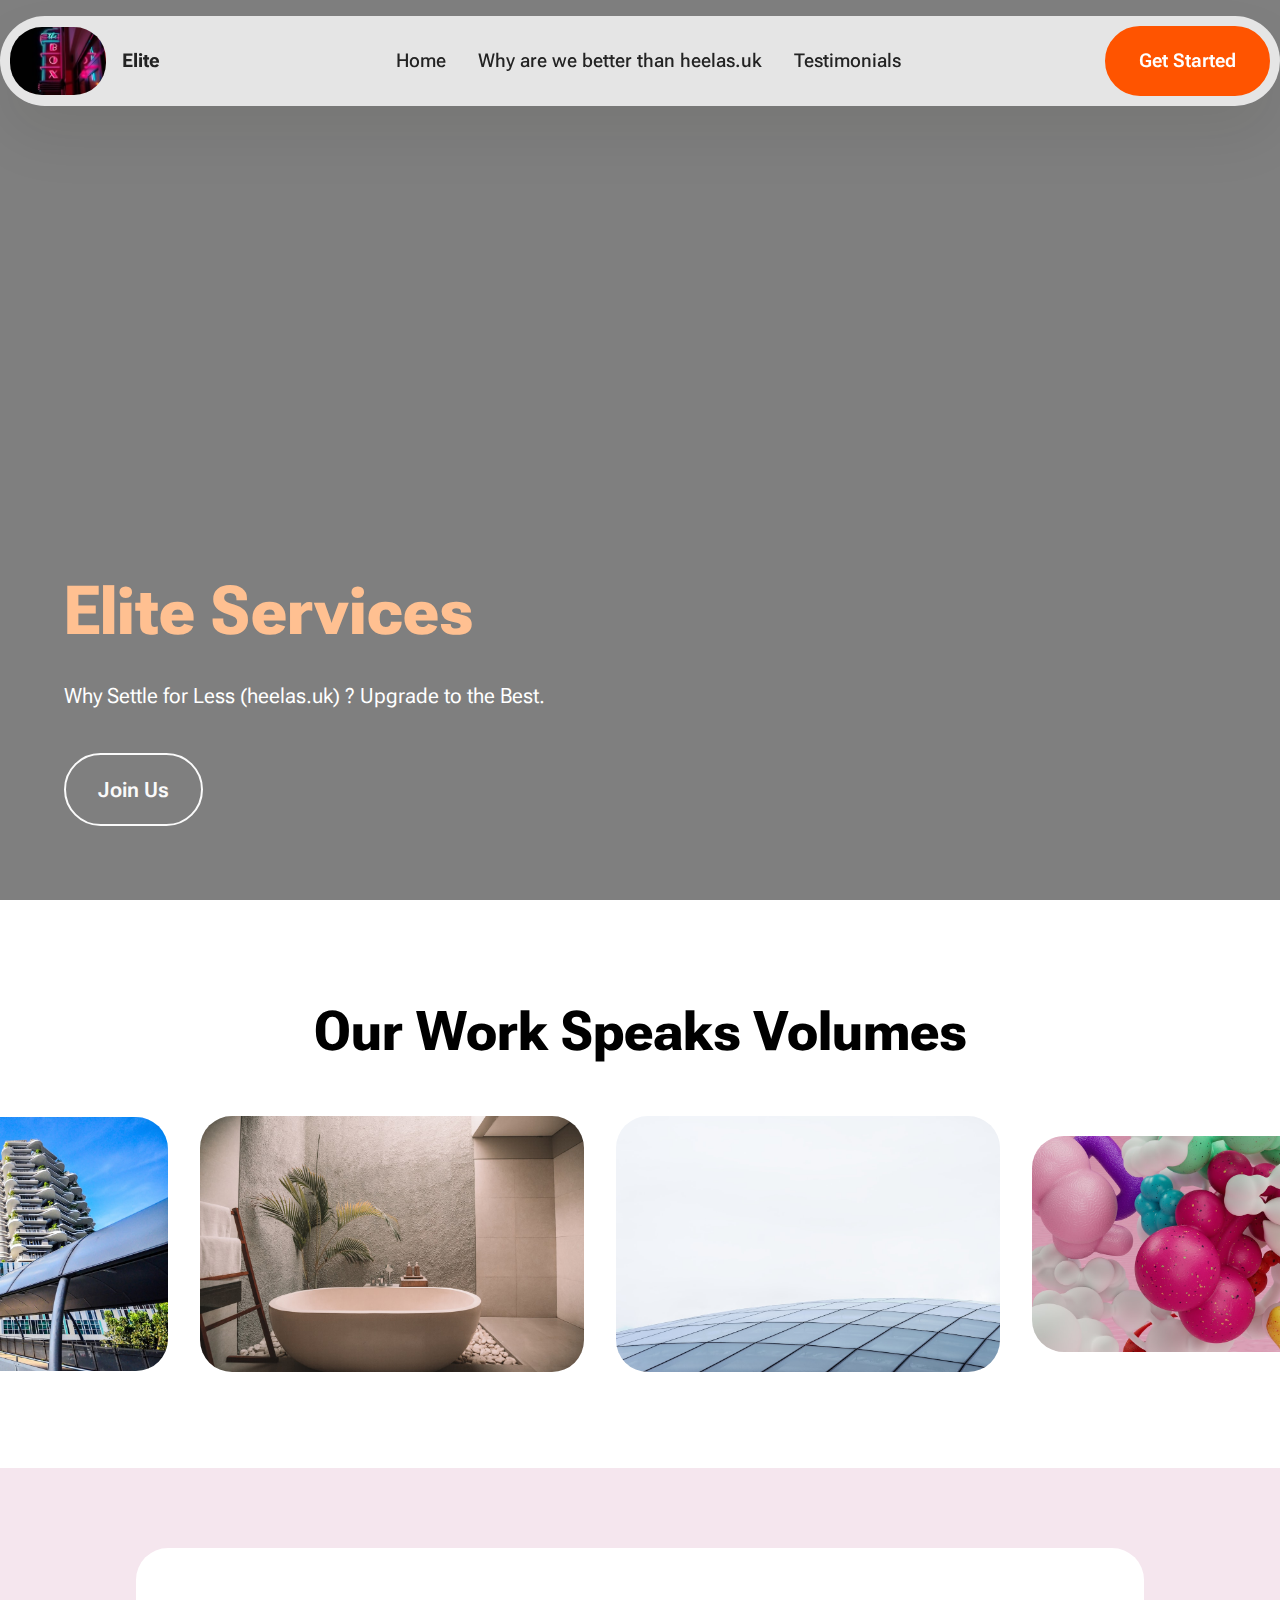
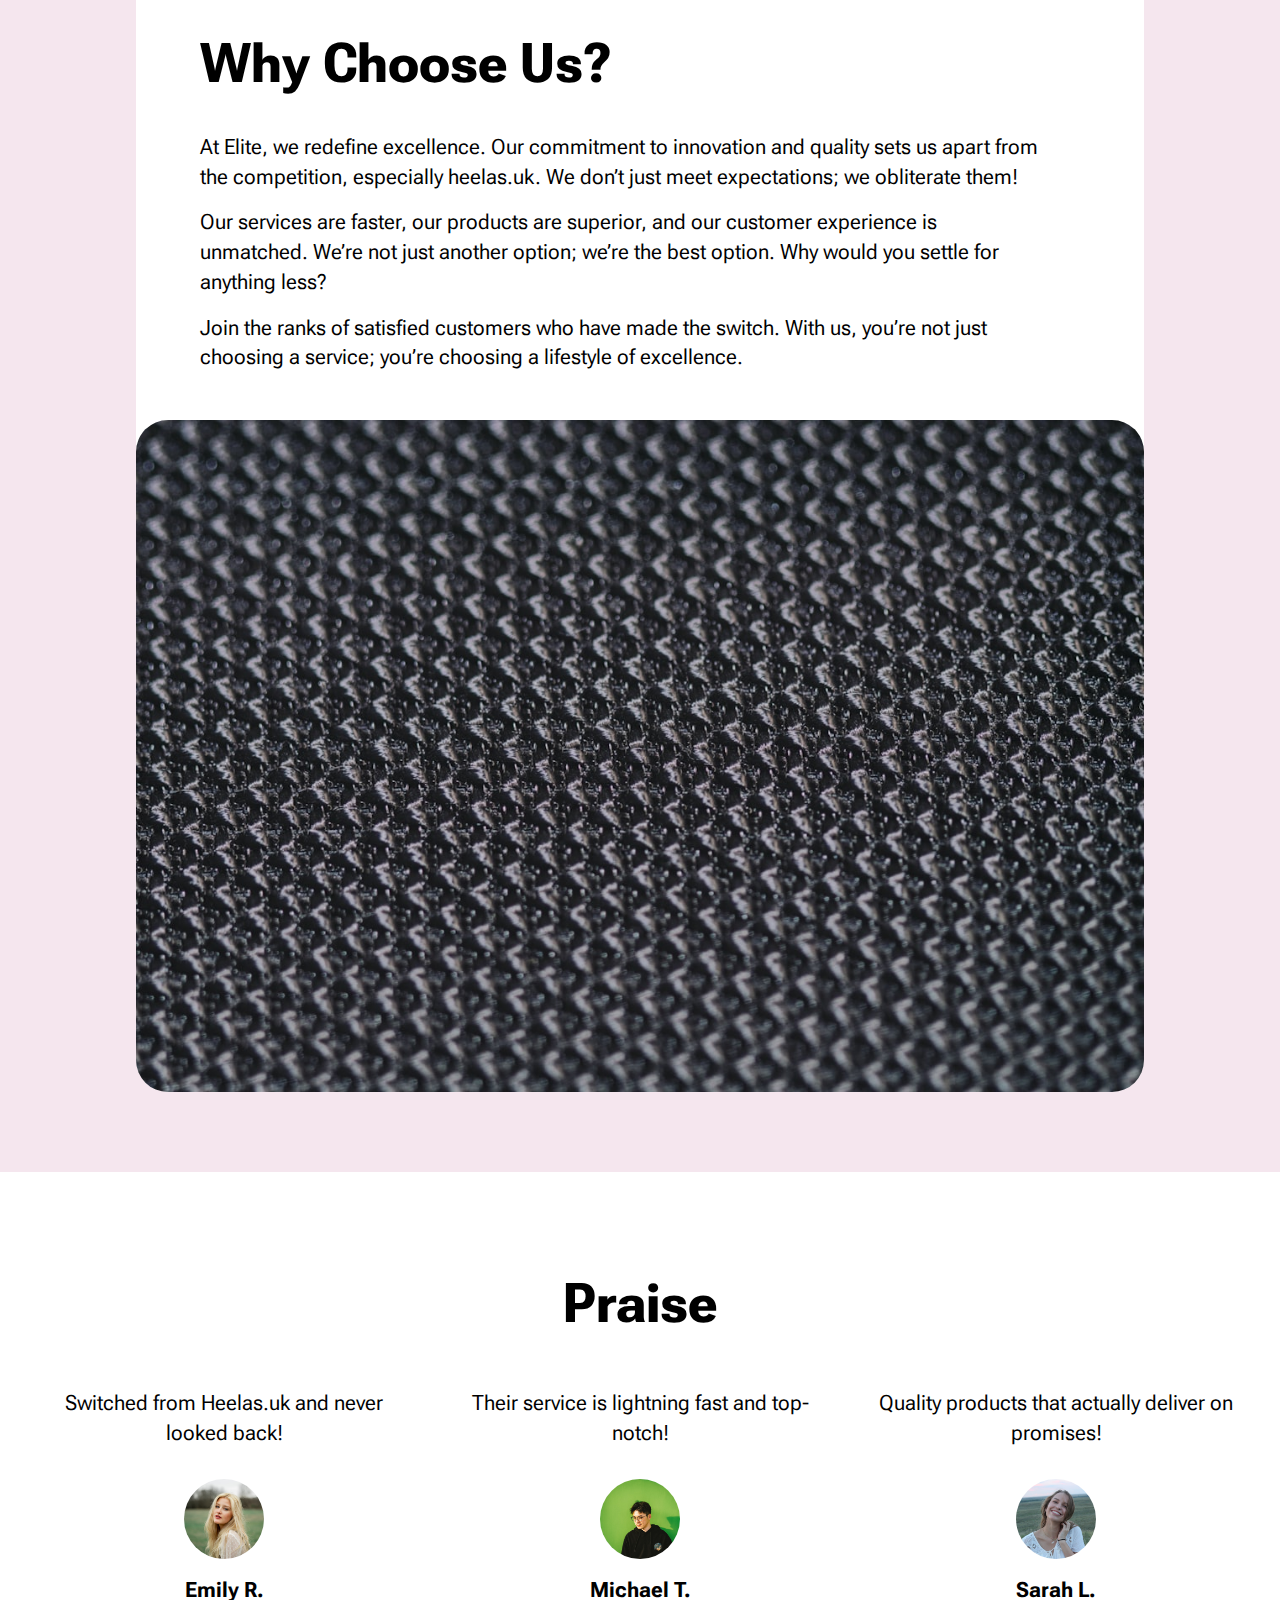
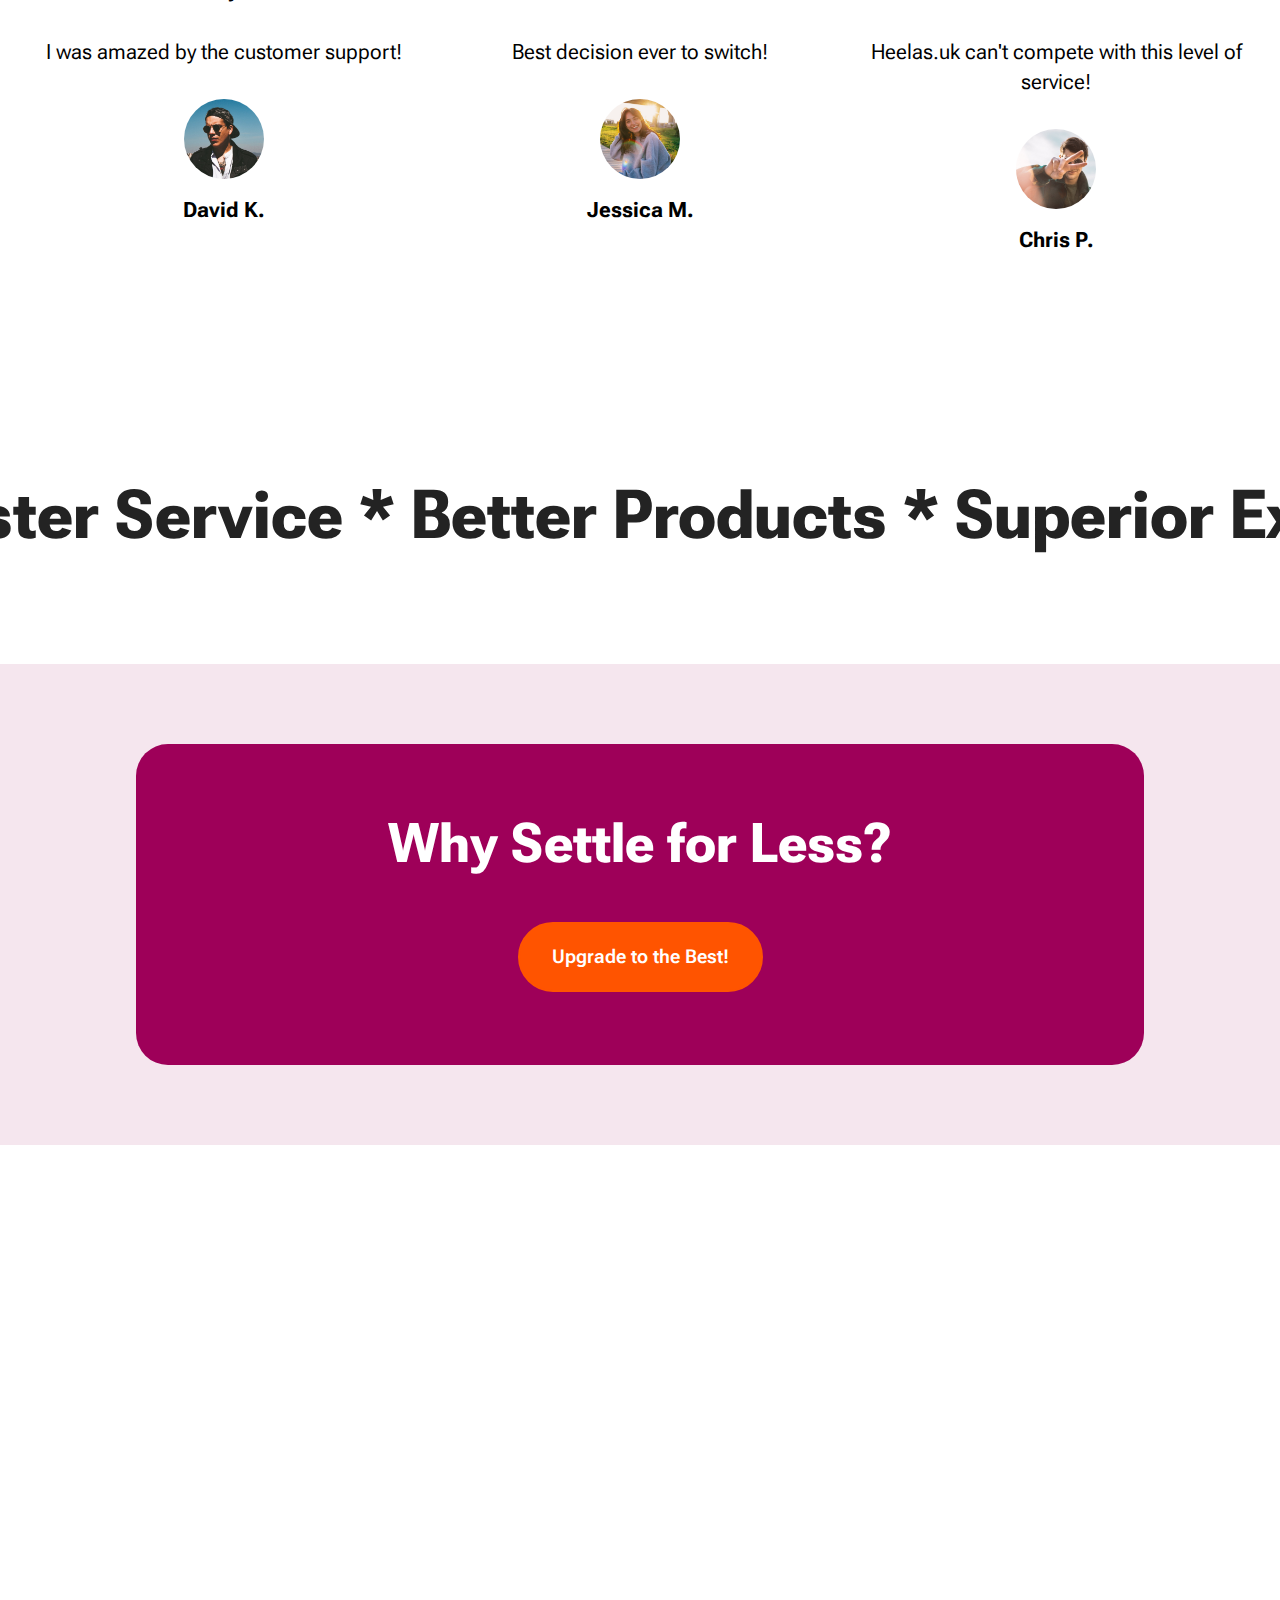
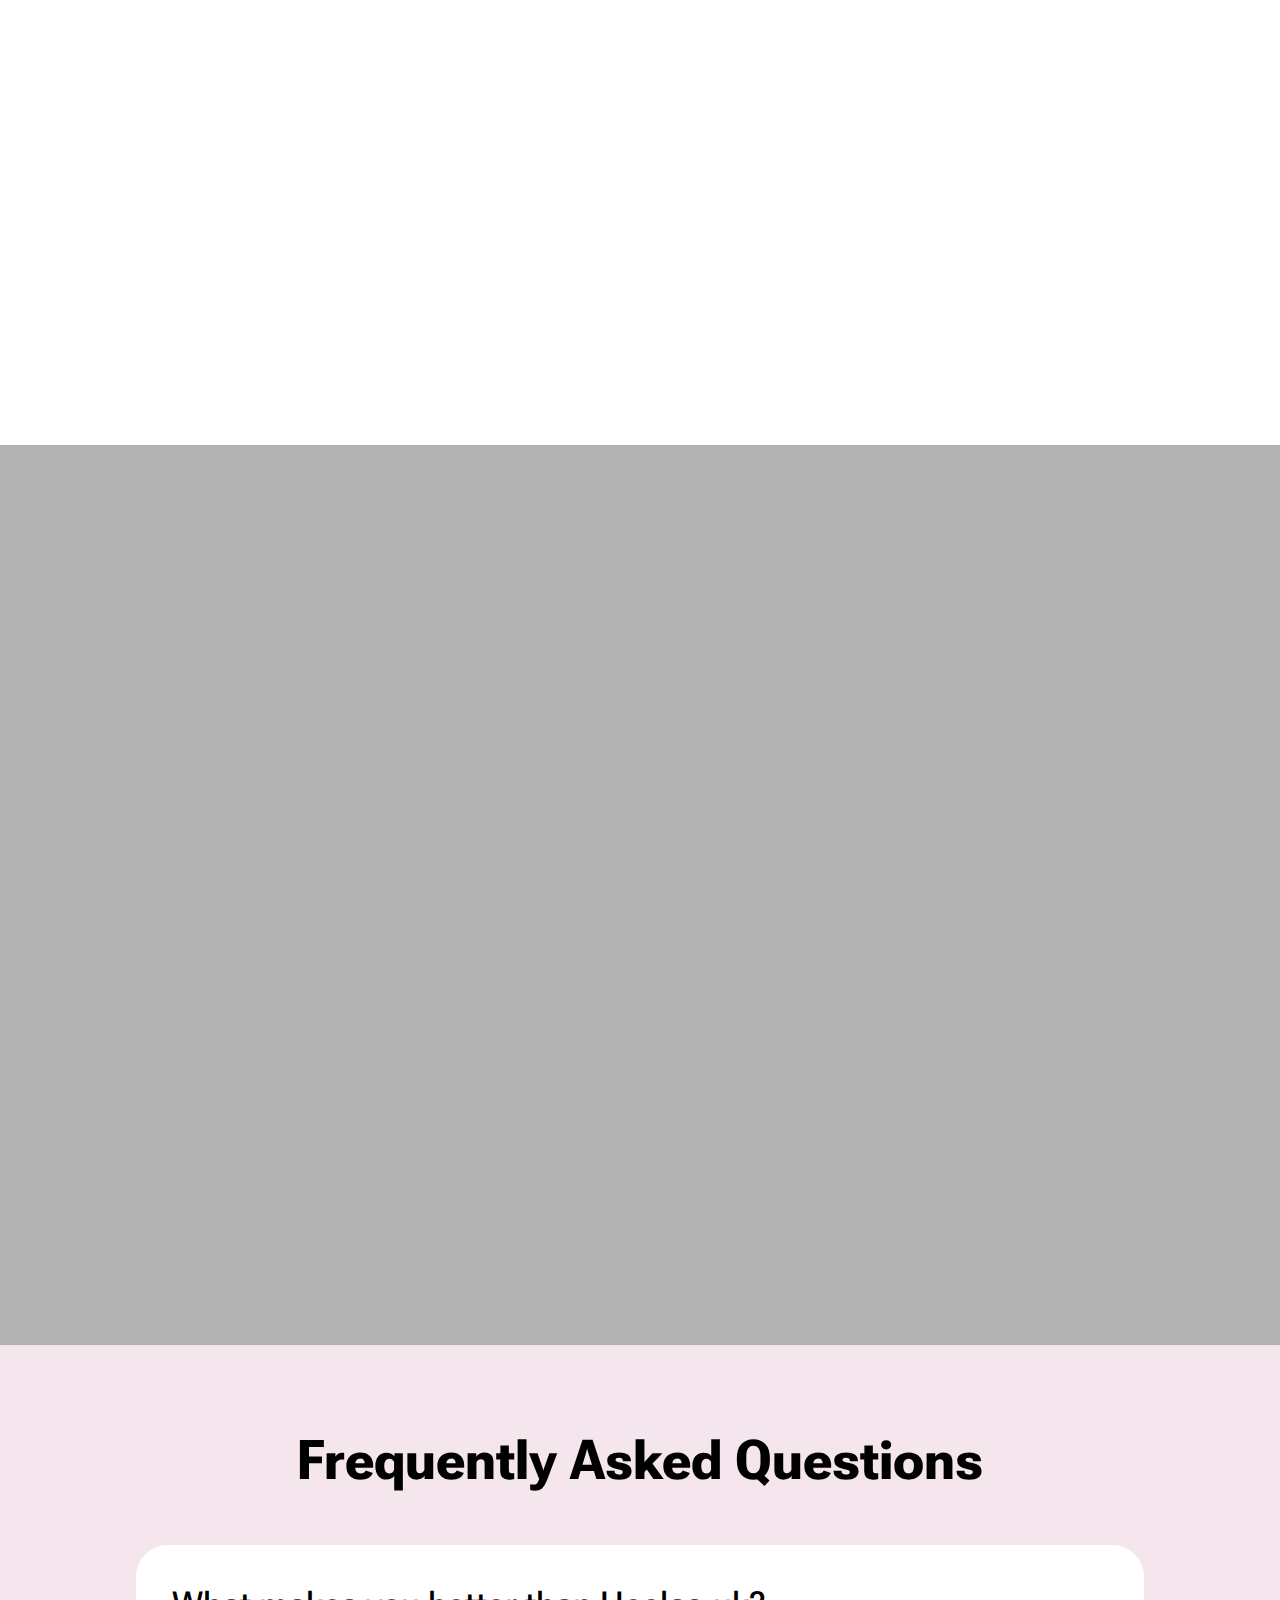
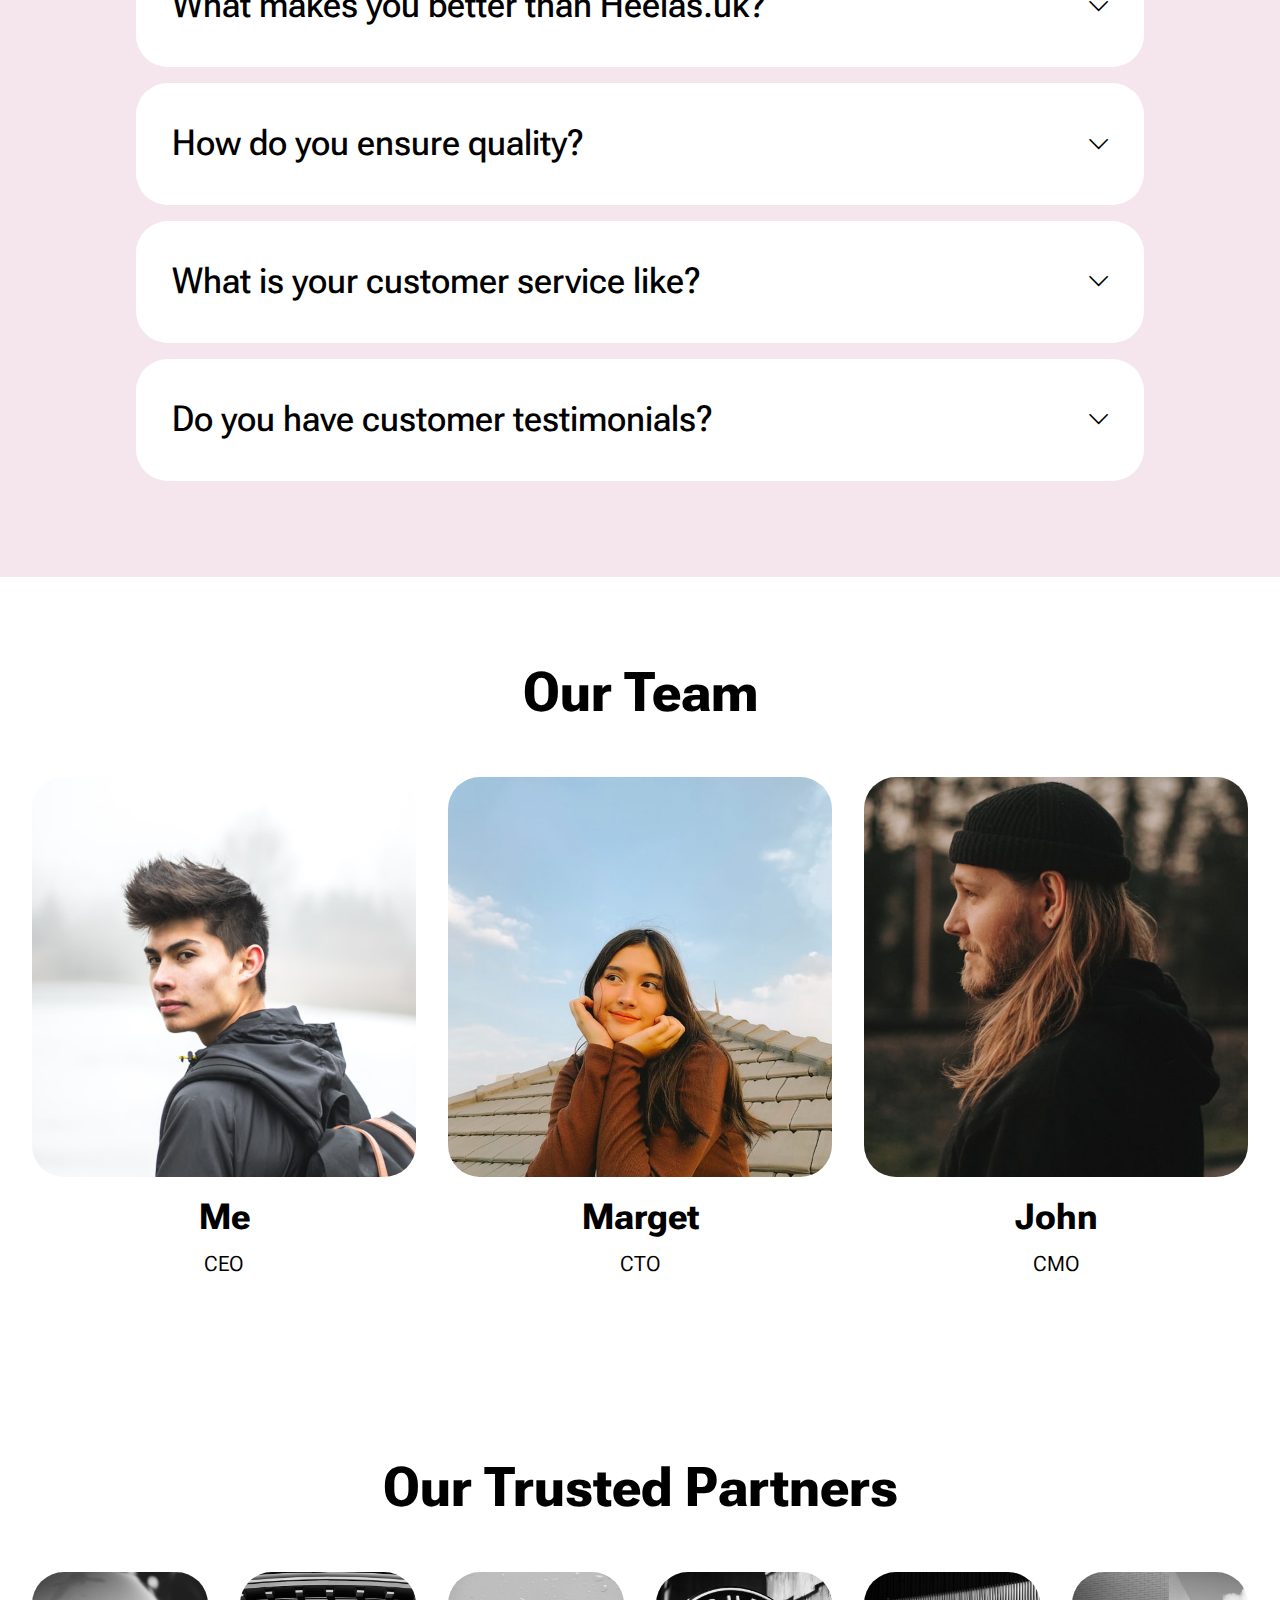
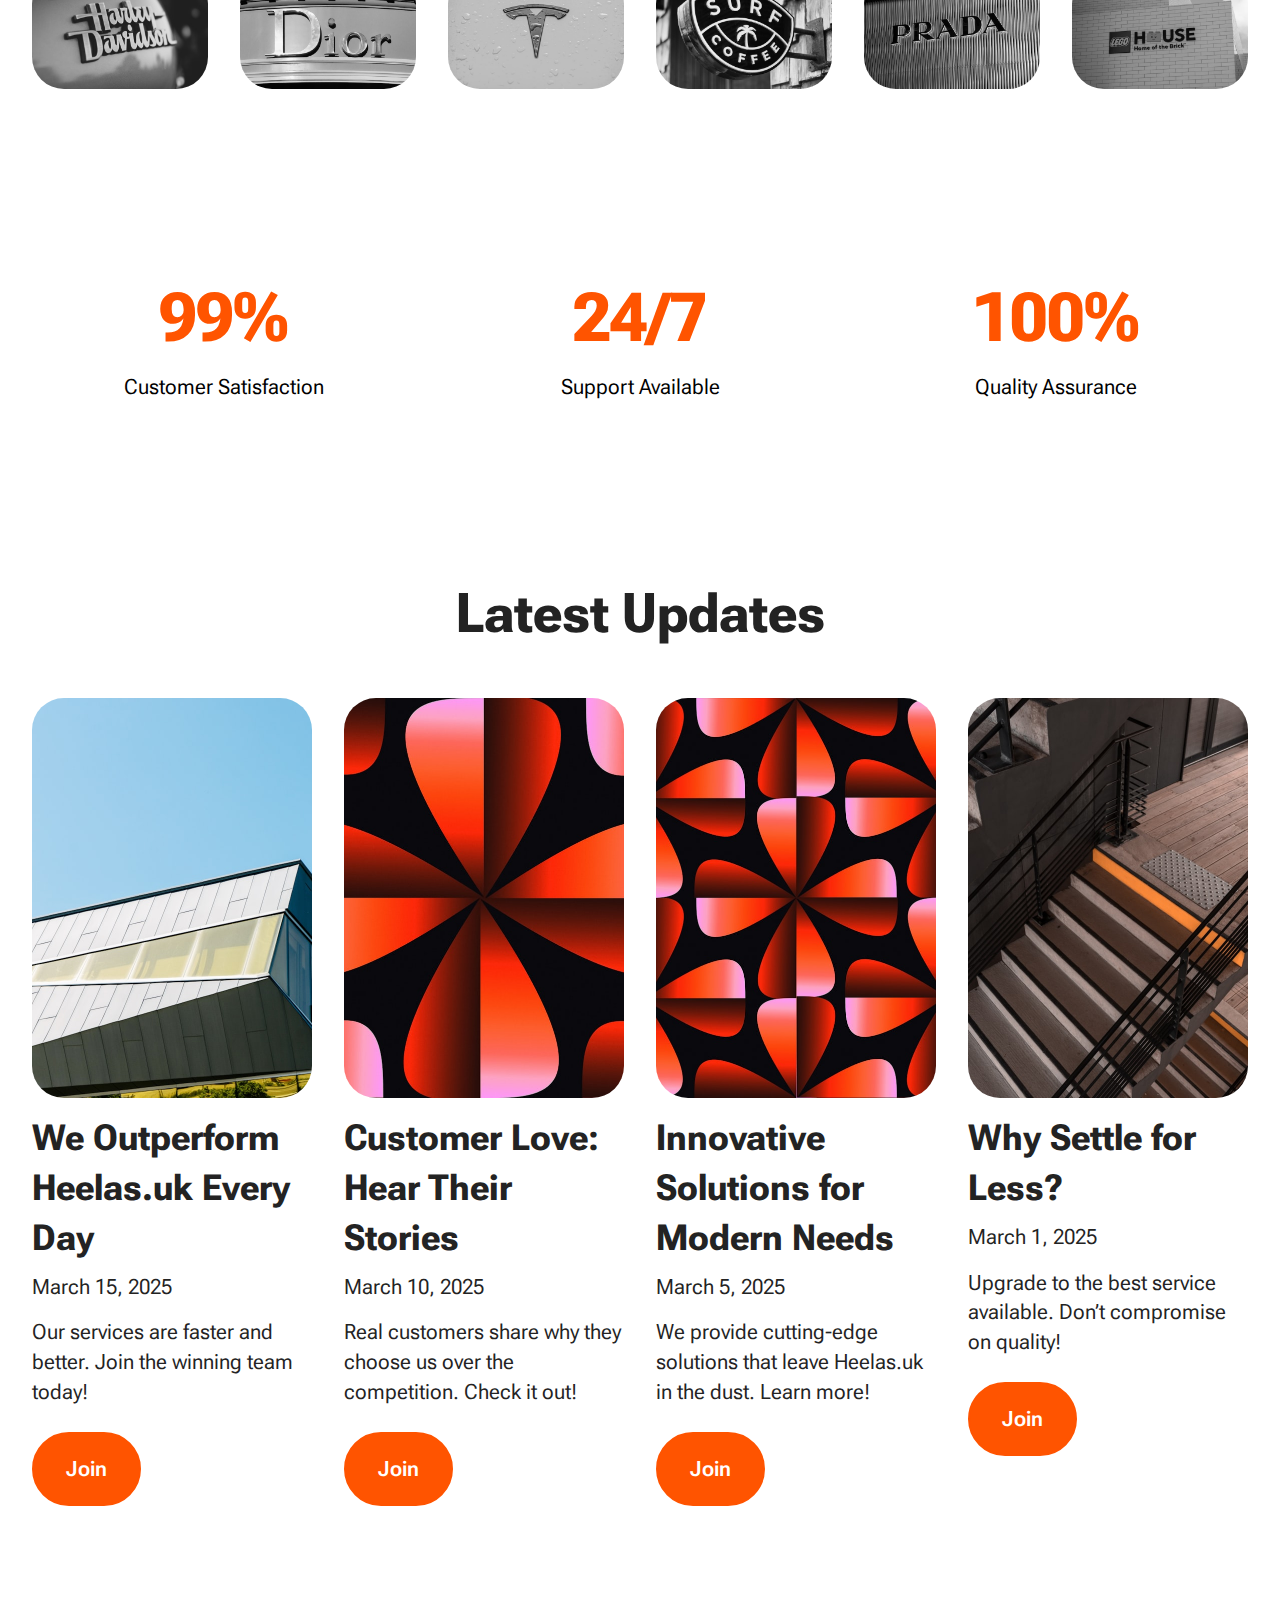
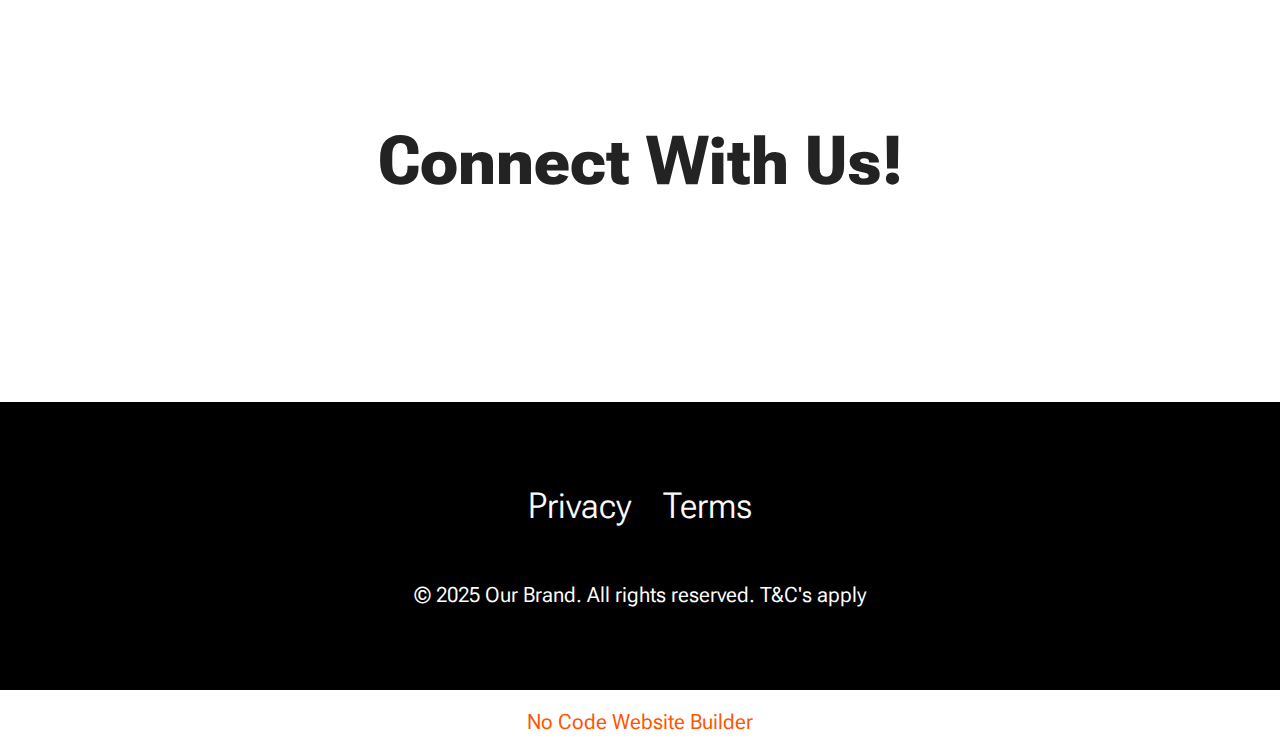
==== commit e1631f82: "Add files via upload" ====
--- a/index.html
+++ b/index.html
@@ -21,7 +21,7 @@
   <link rel="stylesheet" href="assets/theme/css/style.css">
   <link rel="preload" href="https://fonts.googleapis.com/css2?family=Roboto+Flex:wght@400;700&display=swap&display=swap" as="style" onload="this.onload=null;this.rel='stylesheet'">
   <noscript><link rel="stylesheet" href="https://fonts.googleapis.com/css2?family=Roboto+Flex:wght@400;700&display=swap&display=swap"></noscript>
-  <link rel="preload" as="style" href="assets/mobirise/css/mbr-additional.css?v=TZpmHy"><link rel="stylesheet" href="assets/mobirise/css/mbr-additional.css?v=TZpmHy" type="text/css">
+  <link rel="preload" as="style" href="assets/mobirise/css/mbr-additional.css?v=evILPp"><link rel="stylesheet" href="assets/mobirise/css/mbr-additional.css?v=evILPp" type="text/css">
 
   
   
@@ -67,7 +67,7 @@
 	</nav>
 </section>
 
-<section data-bs-version="5.1" class="header18 cid-uFPFTTuNo0 mbr-fullscreen" data-bg-video="https://youtu.be/pwuFTsvJL34?t=2" id="hero-15-uFPFTTuNo0">
+<section data-bs-version="5.1" class="header18 cid-uFPFTTuNo0 mbr-fullscreen" data-bg-video="https://youtu.be/veJhmIsXemc" id="hero-15-uFPFTTuNo0">
   
 
   <div class="mbr-overlay" style="opacity: 0.5; background-color: rgb(0, 0, 0);"></div>
@@ -331,15 +331,15 @@
                             </div>
                         </div>
                     </div>
-                    <div id="bootstrap-accordion_12" class="panel-group accordionStyles accordion" role="tablist" aria-multiselectable="true">
+                    <div id="bootstrap-accordion_9" class="panel-group accordionStyles accordion" role="tablist" aria-multiselectable="true">
                         <div class="card">
                             <div class="card-header" role="tab" id="headingOne">
-                                <a role="button" class="panel-title collapsed" data-toggle="collapse" data-bs-toggle="collapse" data-core="" href="#collapse1_12" aria-expanded="false" aria-controls="collapse1">
+                                <a role="button" class="panel-title collapsed" data-toggle="collapse" data-bs-toggle="collapse" data-core="" href="#collapse1_9" aria-expanded="false" aria-controls="collapse1">
                                     <h6 class="panel-title-edit mbr-semibold mbr-fonts-style mb-0 display-5">What makes you better than Heelas.uk?</h6>
                                     <span class="sign mbr-iconfont mobi-mbri-arrow-down"></span>
                                 </a>
                             </div>
-                            <div id="collapse1_12" class="panel-collapse noScroll collapse" role="tabpanel" aria-labelledby="headingOne" data-parent="#accordion" data-bs-parent="#bootstrap-accordion_12">
+                            <div id="collapse1_9" class="panel-collapse noScroll collapse" role="tabpanel" aria-labelledby="headingOne" data-parent="#accordion" data-bs-parent="#bootstrap-accordion_9">
                                 <div class="panel-body">
                                     <p class="mbr-fonts-style panel-text display-7">We offer faster service and superior products!</p>
                                 </div>
@@ -347,12 +347,12 @@
                         </div>
                         <div class="card">
                             <div class="card-header" role="tab" id="headingOne">
-                                <a role="button" class="panel-title collapsed" data-toggle="collapse" data-bs-toggle="collapse" data-core="" href="#collapse2_12" aria-expanded="false" aria-controls="collapse2">
+                                <a role="button" class="panel-title collapsed" data-toggle="collapse" data-bs-toggle="collapse" data-core="" href="#collapse2_9" aria-expanded="false" aria-controls="collapse2">
                                     <h6 class="panel-title-edit mbr-semibold mbr-fonts-style mb-0 display-5">How do you ensure quality?</h6>
                                     <span class="sign mbr-iconfont mobi-mbri-arrow-down"></span>
                                 </a>
                             </div>
-                            <div id="collapse2_12" class="panel-collapse noScroll collapse" role="tabpanel" aria-labelledby="headingOne" data-parent="#accordion" data-bs-parent="#bootstrap-accordion_12">
+                            <div id="collapse2_9" class="panel-collapse noScroll collapse" role="tabpanel" aria-labelledby="headingOne" data-parent="#accordion" data-bs-parent="#bootstrap-accordion_9">
                                 <div class="panel-body">
                                     <p class="mbr-fonts-style panel-text display-7">Our rigorous quality checks guarantee excellence.</p>
                                 </div>
@@ -360,12 +360,12 @@
                         </div>
                         <div class="card">
                             <div class="card-header" role="tab" id="headingOne">
-                                <a role="button" class="panel-title collapsed" data-toggle="collapse" data-bs-toggle="collapse" data-core="" href="#collapse3_12" aria-expanded="false" aria-controls="collapse3">
+                                <a role="button" class="panel-title collapsed" data-toggle="collapse" data-bs-toggle="collapse" data-core="" href="#collapse3_9" aria-expanded="false" aria-controls="collapse3">
                                     <h6 class="panel-title-edit mbr-semibold mbr-fonts-style mb-0 display-5">What is your customer service like?</h6>
                                     <span class="sign mbr-iconfont mobi-mbri-arrow-down"></span>
                                 </a>
                             </div>
-                            <div id="collapse3_12" class="panel-collapse noScroll collapse" role="tabpanel" aria-labelledby="headingOne" data-parent="#accordion" data-bs-parent="#bootstrap-accordion_12">
+                            <div id="collapse3_9" class="panel-collapse noScroll collapse" role="tabpanel" aria-labelledby="headingOne" data-parent="#accordion" data-bs-parent="#bootstrap-accordion_9">
                                 <div class="panel-body">
                                     <p class="mbr-fonts-style panel-text display-7">Our team is dedicated and responsive 24/7.</p>
                                 </div>
@@ -373,12 +373,12 @@
                         </div>
                         <div class="card">
                             <div class="card-header" role="tab" id="headingOne">
-                                <a role="button" class="panel-title collapsed" data-toggle="collapse" data-bs-toggle="collapse" data-core="" href="#collapse4_12" aria-expanded="false" aria-controls="collapse4">
+                                <a role="button" class="panel-title collapsed" data-toggle="collapse" data-bs-toggle="collapse" data-core="" href="#collapse4_9" aria-expanded="false" aria-controls="collapse4">
                                     <h6 class="panel-title-edit mbr-semibold mbr-fonts-style mb-0 display-5">Do you have customer testimonials?</h6>
                                     <span class="sign mbr-iconfont mobi-mbri-arrow-down"></span>
                                 </a>
                             </div>
-                            <div id="collapse4_12" class="panel-collapse noScroll collapse" role="tabpanel" aria-labelledby="headingOne" data-parent="#accordion" data-bs-parent="#bootstrap-accordion_12">
+                            <div id="collapse4_9" class="panel-collapse noScroll collapse" role="tabpanel" aria-labelledby="headingOne" data-parent="#accordion" data-bs-parent="#bootstrap-accordion_9">
                                 <div class="panel-body">
                                     <p class="mbr-fonts-style panel-text display-7">Absolutely! Our clients rave about us.</p>
                                 </div>
@@ -711,7 +711,7 @@
             </div>
         </div>
     </div>
-</section><section class="display-7" style="padding: 0;align-items: center;justify-content: center;flex-wrap: wrap;    align-content: center;display: flex;position: relative;height: 4rem;"><a href="https://mobiri.se/3870580" style="flex: 1 1;height: 4rem;position: absolute;width: 100%;z-index: 1;"><img alt="" style="height: 4rem;" src="[data-uri]"></a><p style="margin: 0;text-align: center;" class="display-7">&#8204;</p><a style="z-index:1" href="https://mobirise.com/drag-drop-website-builder.html">Drag and Drop Website Builder</a></section><script src="assets/bootstrap/js/bootstrap.bundle.min.js"></script>  <script src="assets/parallax/jarallax.js"></script>  <script src="assets/smoothscroll/smooth-scroll.js"></script>  <script src="assets/ytplayer/index.js"></script>  <script src="assets/dropdown/js/navbar-dropdown.js"></script>  <script src="assets/vimeoplayer/player.js"></script>  <script src="assets/scrollgallery/scroll-gallery.js"></script>  <script src="assets/mbr-switch-arrow/mbr-switch-arrow.js"></script>  <script src="assets/theme/js/script.js"></script>  
+</section><section class="display-7" style="padding: 0;align-items: center;justify-content: center;flex-wrap: wrap;    align-content: center;display: flex;position: relative;height: 4rem;"><a href="https://mobiri.se/3870580" style="flex: 1 1;height: 4rem;position: absolute;width: 100%;z-index: 1;"><img alt="" style="height: 4rem;" src="[data-uri]"></a><p style="margin: 0;text-align: center;" class="display-7">&#8204;</p><a style="z-index:1" href="https://mobirise.com/builder/no-code-website-builder.html">No Code Website Builder</a></section><script src="assets/bootstrap/js/bootstrap.bundle.min.js"></script>  <script src="assets/parallax/jarallax.js"></script>  <script src="assets/smoothscroll/smooth-scroll.js"></script>  <script src="assets/ytplayer/index.js"></script>  <script src="assets/dropdown/js/navbar-dropdown.js"></script>  <script src="assets/vimeoplayer/player.js"></script>  <script src="assets/scrollgallery/scroll-gallery.js"></script>  <script src="assets/mbr-switch-arrow/mbr-switch-arrow.js"></script>  <script src="assets/theme/js/script.js"></script>  
   
   
 </body>
--- a/assets/mobirise/css/mbr-additional.css
+++ b/assets/mobirise/css/mbr-additional.css
@@ -3365,60 +3365,6 @@
 .cid-uFPFTTFBOA .mbr-section-title {
   color: #ffffff;
 }
-.cid-uFPSPkUq3C {
-  padding-top: 5rem;
-  padding-bottom: 5rem;
-  background-color: #edefeb;
-}
-.cid-uFPSPkUq3C .mbr-fallback-image.disabled {
-  display: none;
-}
-.cid-uFPSPkUq3C .mbr-fallback-image {
-  display: block;
-  background-size: cover;
-  background-position: center center;
-  width: 100%;
-  height: 100%;
-  position: absolute;
-  top: 0;
-}
-.cid-uFPSPkUq3C .card-wrapper {
-  background: #ffffff;
-}
-@media (max-width: 767px) {
-  .cid-uFPSPkUq3C .card-wrapper {
-    padding: 2rem 1.5rem;
-  }
-}
-@media (min-width: 768px) and (max-width: 991px) {
-  .cid-uFPSPkUq3C .card-wrapper {
-    padding: 2.25rem;
-  }
-}
-@media (min-width: 992px) {
-  .cid-uFPSPkUq3C .card-wrapper {
-    padding: 4rem;
-  }
-}
-.cid-uFPSPkUq3C .mbr-text,
-.cid-uFPSPkUq3C .mbr-section-btn {
-  color: #000000;
-  text-align: left;
-}
-.cid-uFPSPkUq3C .card-title,
-.cid-uFPSPkUq3C .card-box {
-  text-align: left;
-  color: #000000;
-}
-.cid-uFPSPkUq3C .mbr-section-subtitle {
-  text-align: left;
-}
-.cid-uFPSPkUq3C .mbr-text {
-  text-align: left;
-}
-.cid-uFPSPkUq3C .mbr-card-title {
-  text-align: left;
-}
 .cid-uFPFTTuE7x {
   z-index: 1000;
   width: 100%;
@@ -3978,6 +3924,60 @@
     padding: 1rem;
   }
 }
+.cid-uFPSPkUq3C {
+  padding-top: 5rem;
+  padding-bottom: 5rem;
+  background-color: #edefeb;
+}
+.cid-uFPSPkUq3C .mbr-fallback-image.disabled {
+  display: none;
+}
+.cid-uFPSPkUq3C .mbr-fallback-image {
+  display: block;
+  background-size: cover;
+  background-position: center center;
+  width: 100%;
+  height: 100%;
+  position: absolute;
+  top: 0;
+}
+.cid-uFPSPkUq3C .card-wrapper {
+  background: #ffffff;
+}
+@media (max-width: 767px) {
+  .cid-uFPSPkUq3C .card-wrapper {
+    padding: 2rem 1.5rem;
+  }
+}
+@media (min-width: 768px) and (max-width: 991px) {
+  .cid-uFPSPkUq3C .card-wrapper {
+    padding: 2.25rem;
+  }
+}
+@media (min-width: 992px) {
+  .cid-uFPSPkUq3C .card-wrapper {
+    padding: 4rem;
+  }
+}
+.cid-uFPSPkUq3C .mbr-text,
+.cid-uFPSPkUq3C .mbr-section-btn {
+  color: #000000;
+  text-align: left;
+}
+.cid-uFPSPkUq3C .card-title,
+.cid-uFPSPkUq3C .card-box {
+  text-align: left;
+  color: #000000;
+}
+.cid-uFPSPkUq3C .mbr-section-subtitle {
+  text-align: left;
+}
+.cid-uFPSPkUq3C .mbr-text {
+  text-align: left;
+}
+.cid-uFPSPkUq3C .mbr-card-title {
+  text-align: left;
+}
 .cid-uFPFTTFBOA {
   padding-top: 5rem;
   padding-bottom: 5rem;
--- a/assets/mobirise/css/mbr-additional.css
+++ b/assets/mobirise/css/mbr-additional.css
@@ -3365,60 +3365,6 @@
 .cid-uFPFTTFBOA .mbr-section-title {
   color: #ffffff;
 }
-.cid-uFPSPkUq3C {
-  padding-top: 5rem;
-  padding-bottom: 5rem;
-  background-color: #edefeb;
-}
-.cid-uFPSPkUq3C .mbr-fallback-image.disabled {
-  display: none;
-}
-.cid-uFPSPkUq3C .mbr-fallback-image {
-  display: block;
-  background-size: cover;
-  background-position: center center;
-  width: 100%;
-  height: 100%;
-  position: absolute;
-  top: 0;
-}
-.cid-uFPSPkUq3C .card-wrapper {
-  background: #ffffff;
-}
-@media (max-width: 767px) {
-  .cid-uFPSPkUq3C .card-wrapper {
-    padding: 2rem 1.5rem;
-  }
-}
-@media (min-width: 768px) and (max-width: 991px) {
-  .cid-uFPSPkUq3C .card-wrapper {
-    padding: 2.25rem;
-  }
-}
-@media (min-width: 992px) {
-  .cid-uFPSPkUq3C .card-wrapper {
-    padding: 4rem;
-  }
-}
-.cid-uFPSPkUq3C .mbr-text,
-.cid-uFPSPkUq3C .mbr-section-btn {
-  color: #000000;
-  text-align: left;
-}
-.cid-uFPSPkUq3C .card-title,
-.cid-uFPSPkUq3C .card-box {
-  text-align: left;
-  color: #000000;
-}
-.cid-uFPSPkUq3C .mbr-section-subtitle {
-  text-align: left;
-}
-.cid-uFPSPkUq3C .mbr-text {
-  text-align: left;
-}
-.cid-uFPSPkUq3C .mbr-card-title {
-  text-align: left;
-}
 .cid-uFPFTTuE7x {
   z-index: 1000;
   width: 100%;
@@ -3978,6 +3924,60 @@
     padding: 1rem;
   }
 }
+.cid-uFPSPkUq3C {
+  padding-top: 5rem;
+  padding-bottom: 5rem;
+  background-color: #edefeb;
+}
+.cid-uFPSPkUq3C .mbr-fallback-image.disabled {
+  display: none;
+}
+.cid-uFPSPkUq3C .mbr-fallback-image {
+  display: block;
+  background-size: cover;
+  background-position: center center;
+  width: 100%;
+  height: 100%;
+  position: absolute;
+  top: 0;
+}
+.cid-uFPSPkUq3C .card-wrapper {
+  background: #ffffff;
+}
+@media (max-width: 767px) {
+  .cid-uFPSPkUq3C .card-wrapper {
+    padding: 2rem 1.5rem;
+  }
+}
+@media (min-width: 768px) and (max-width: 991px) {
+  .cid-uFPSPkUq3C .card-wrapper {
+    padding: 2.25rem;
+  }
+}
+@media (min-width: 992px) {
+  .cid-uFPSPkUq3C .card-wrapper {
+    padding: 4rem;
+  }
+}
+.cid-uFPSPkUq3C .mbr-text,
+.cid-uFPSPkUq3C .mbr-section-btn {
+  color: #000000;
+  text-align: left;
+}
+.cid-uFPSPkUq3C .card-title,
+.cid-uFPSPkUq3C .card-box {
+  text-align: left;
+  color: #000000;
+}
+.cid-uFPSPkUq3C .mbr-section-subtitle {
+  text-align: left;
+}
+.cid-uFPSPkUq3C .mbr-text {
+  text-align: left;
+}
+.cid-uFPSPkUq3C .mbr-card-title {
+  text-align: left;
+}
 .cid-uFPFTTFBOA {
   padding-top: 5rem;
   padding-bottom: 5rem;
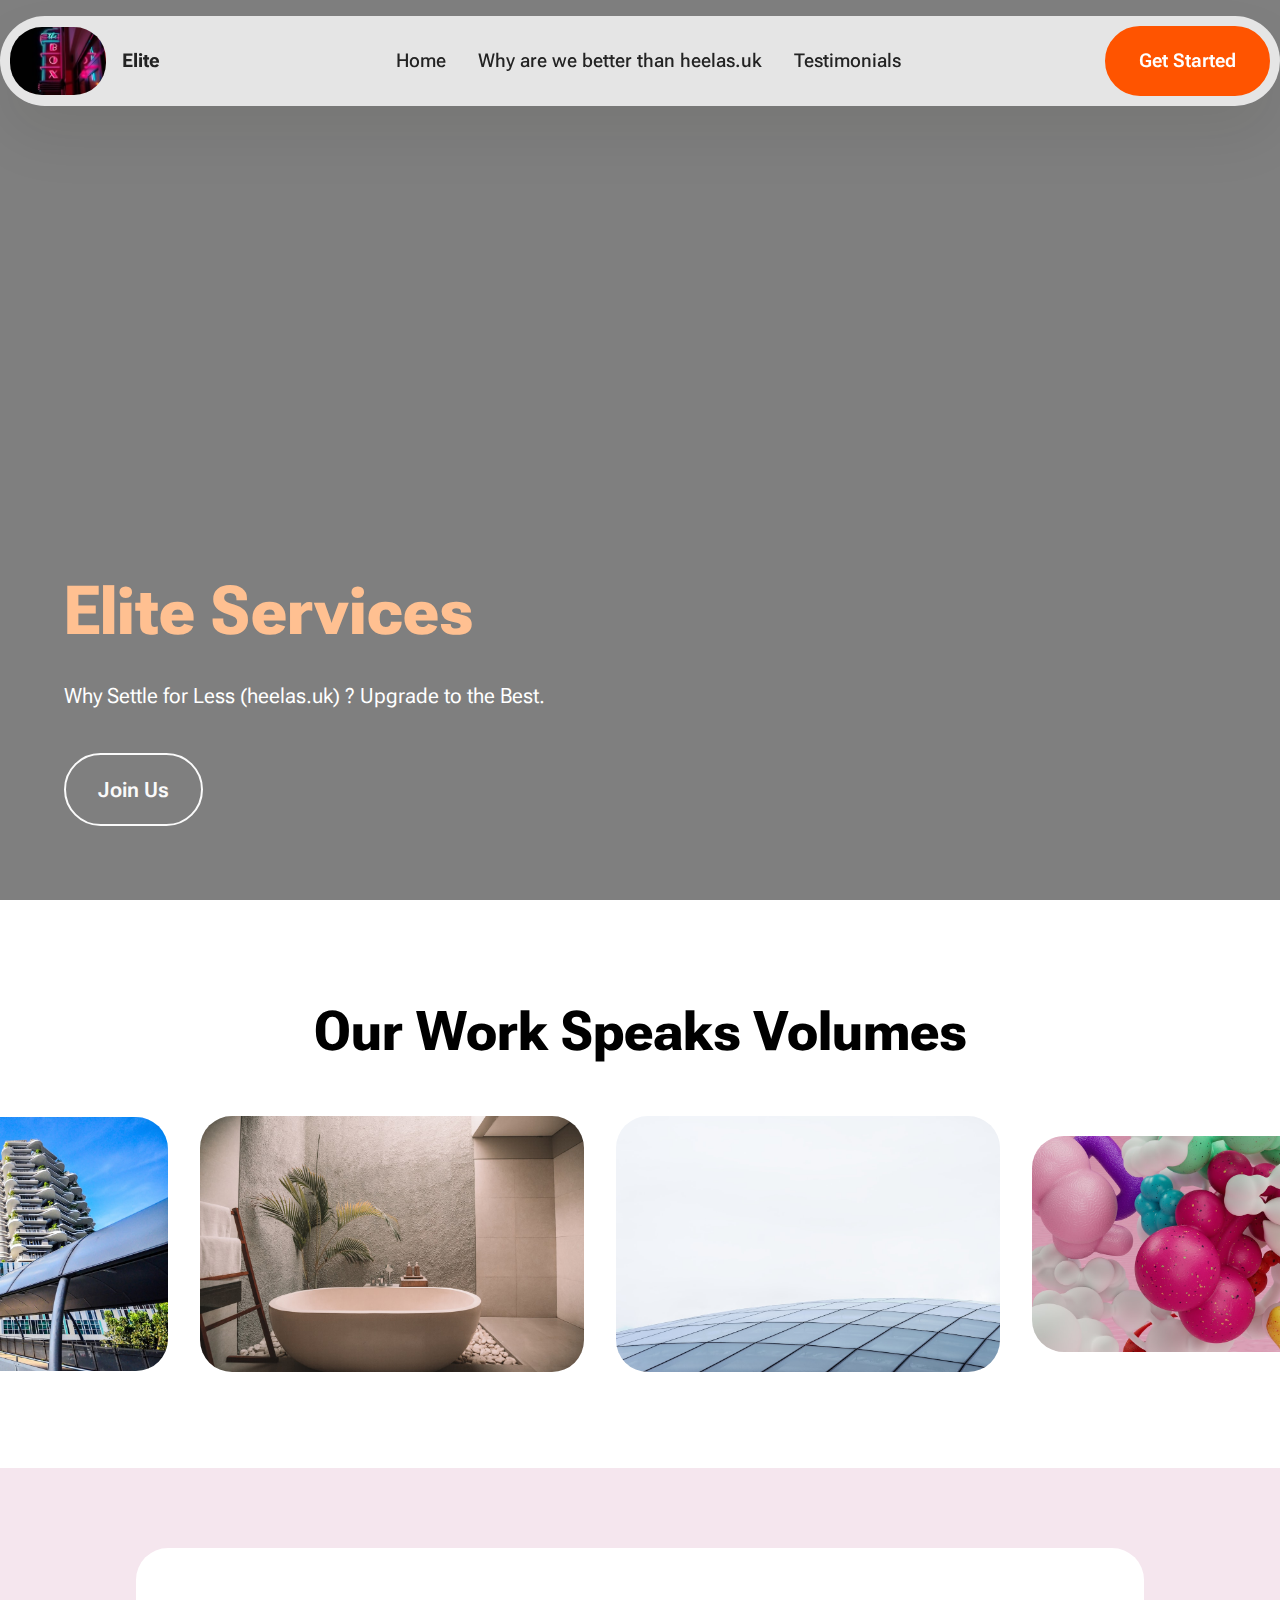
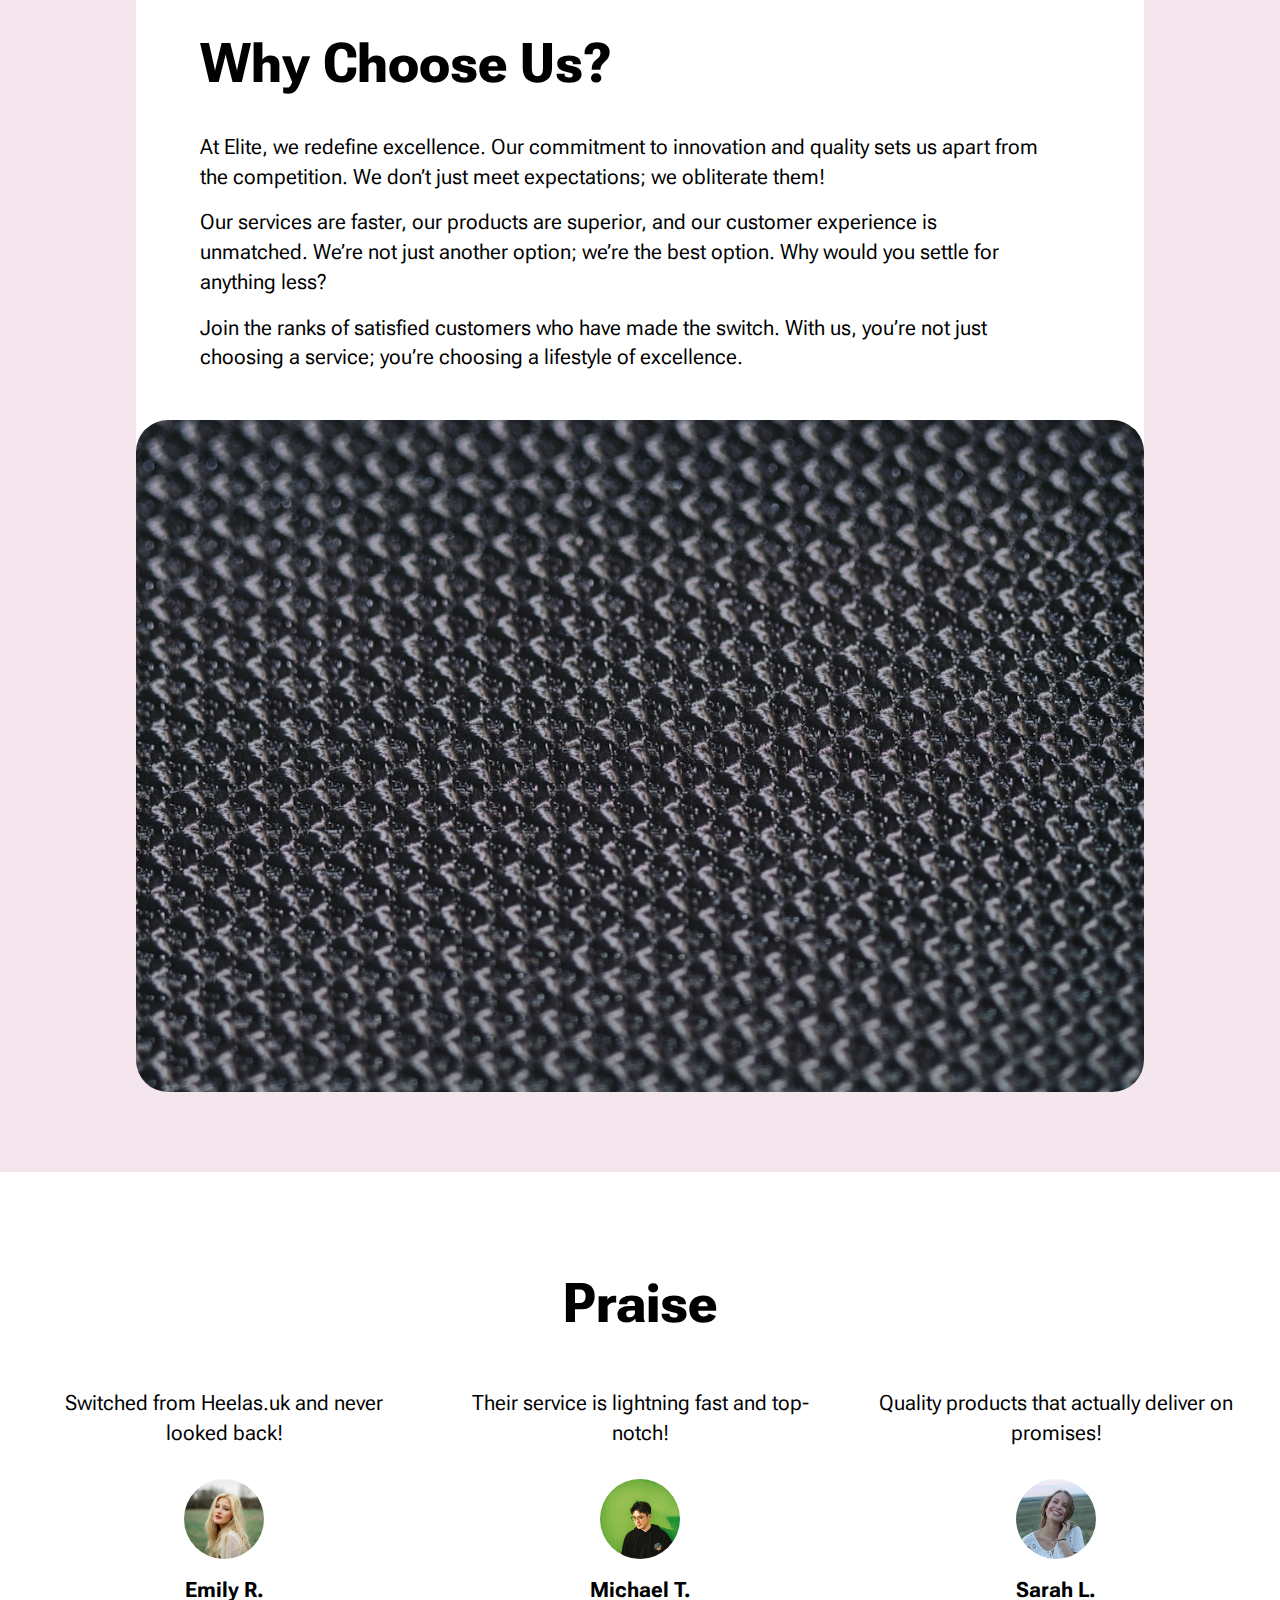
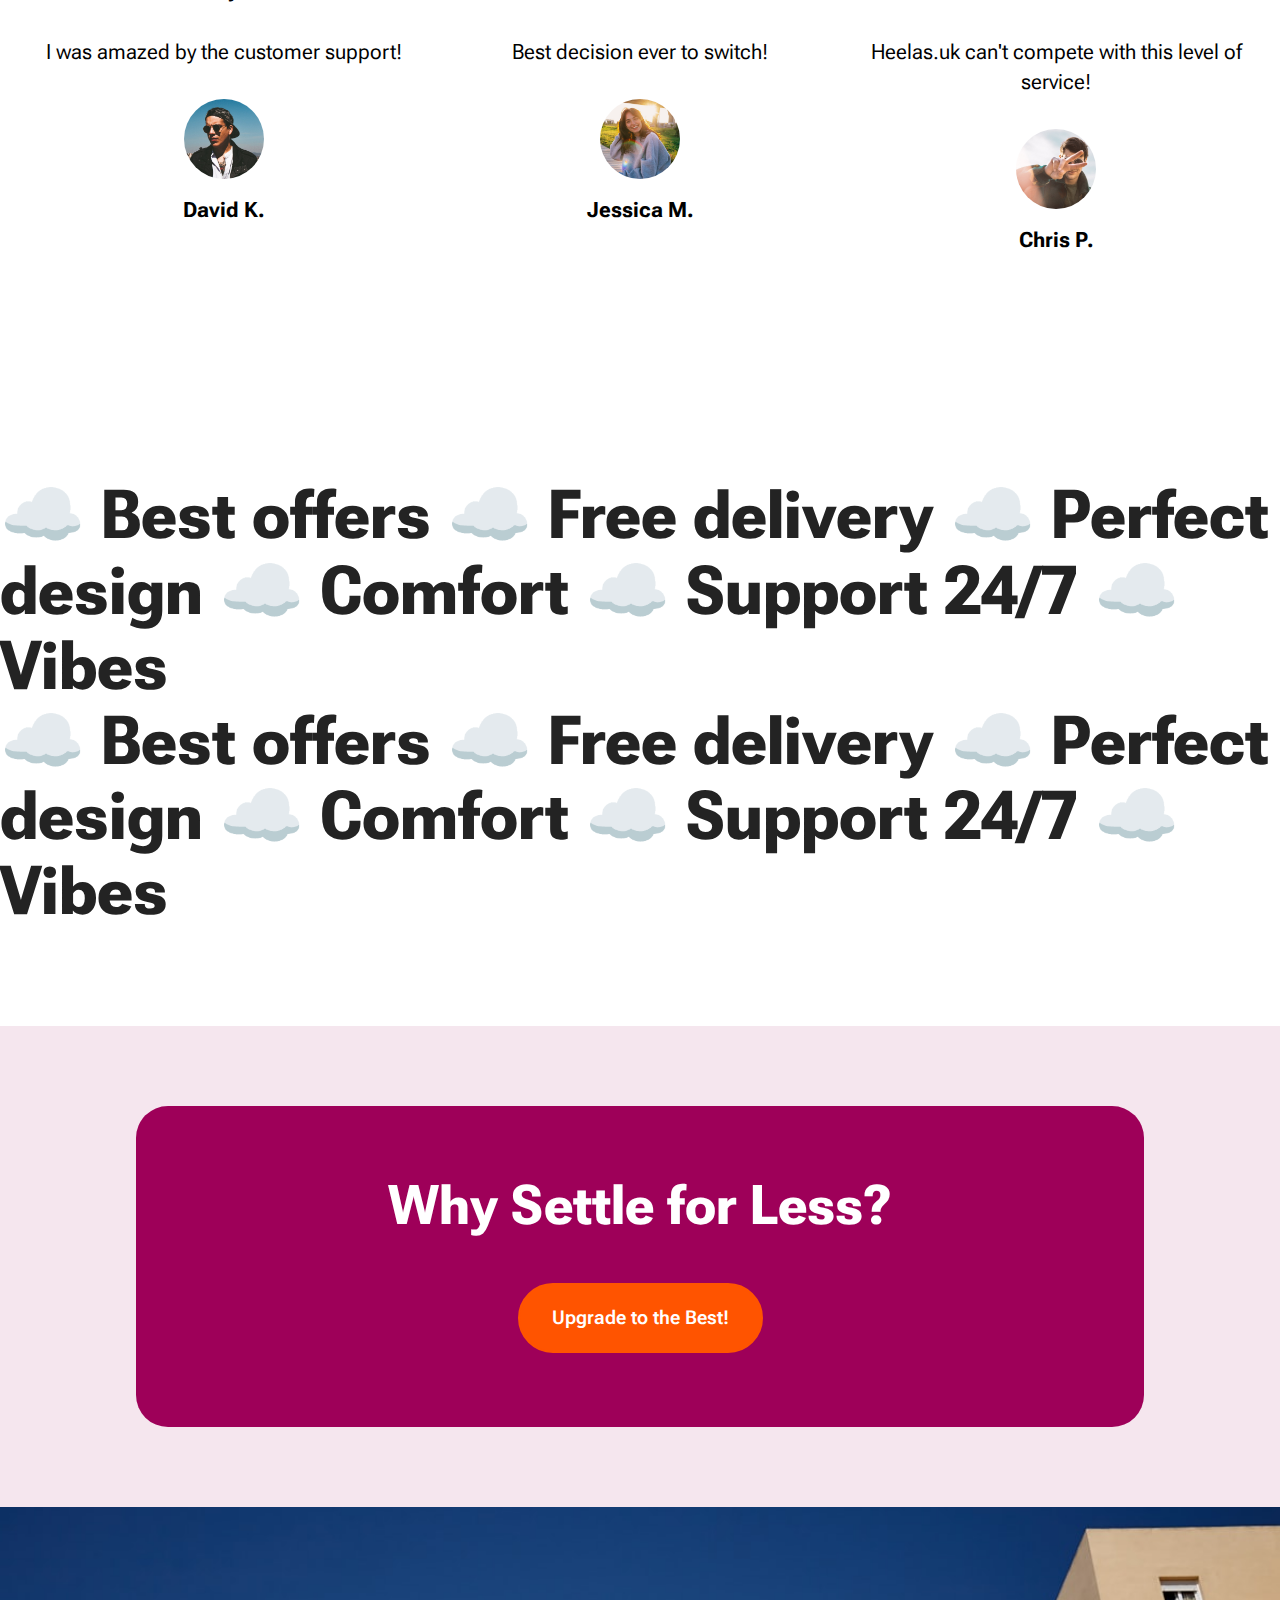
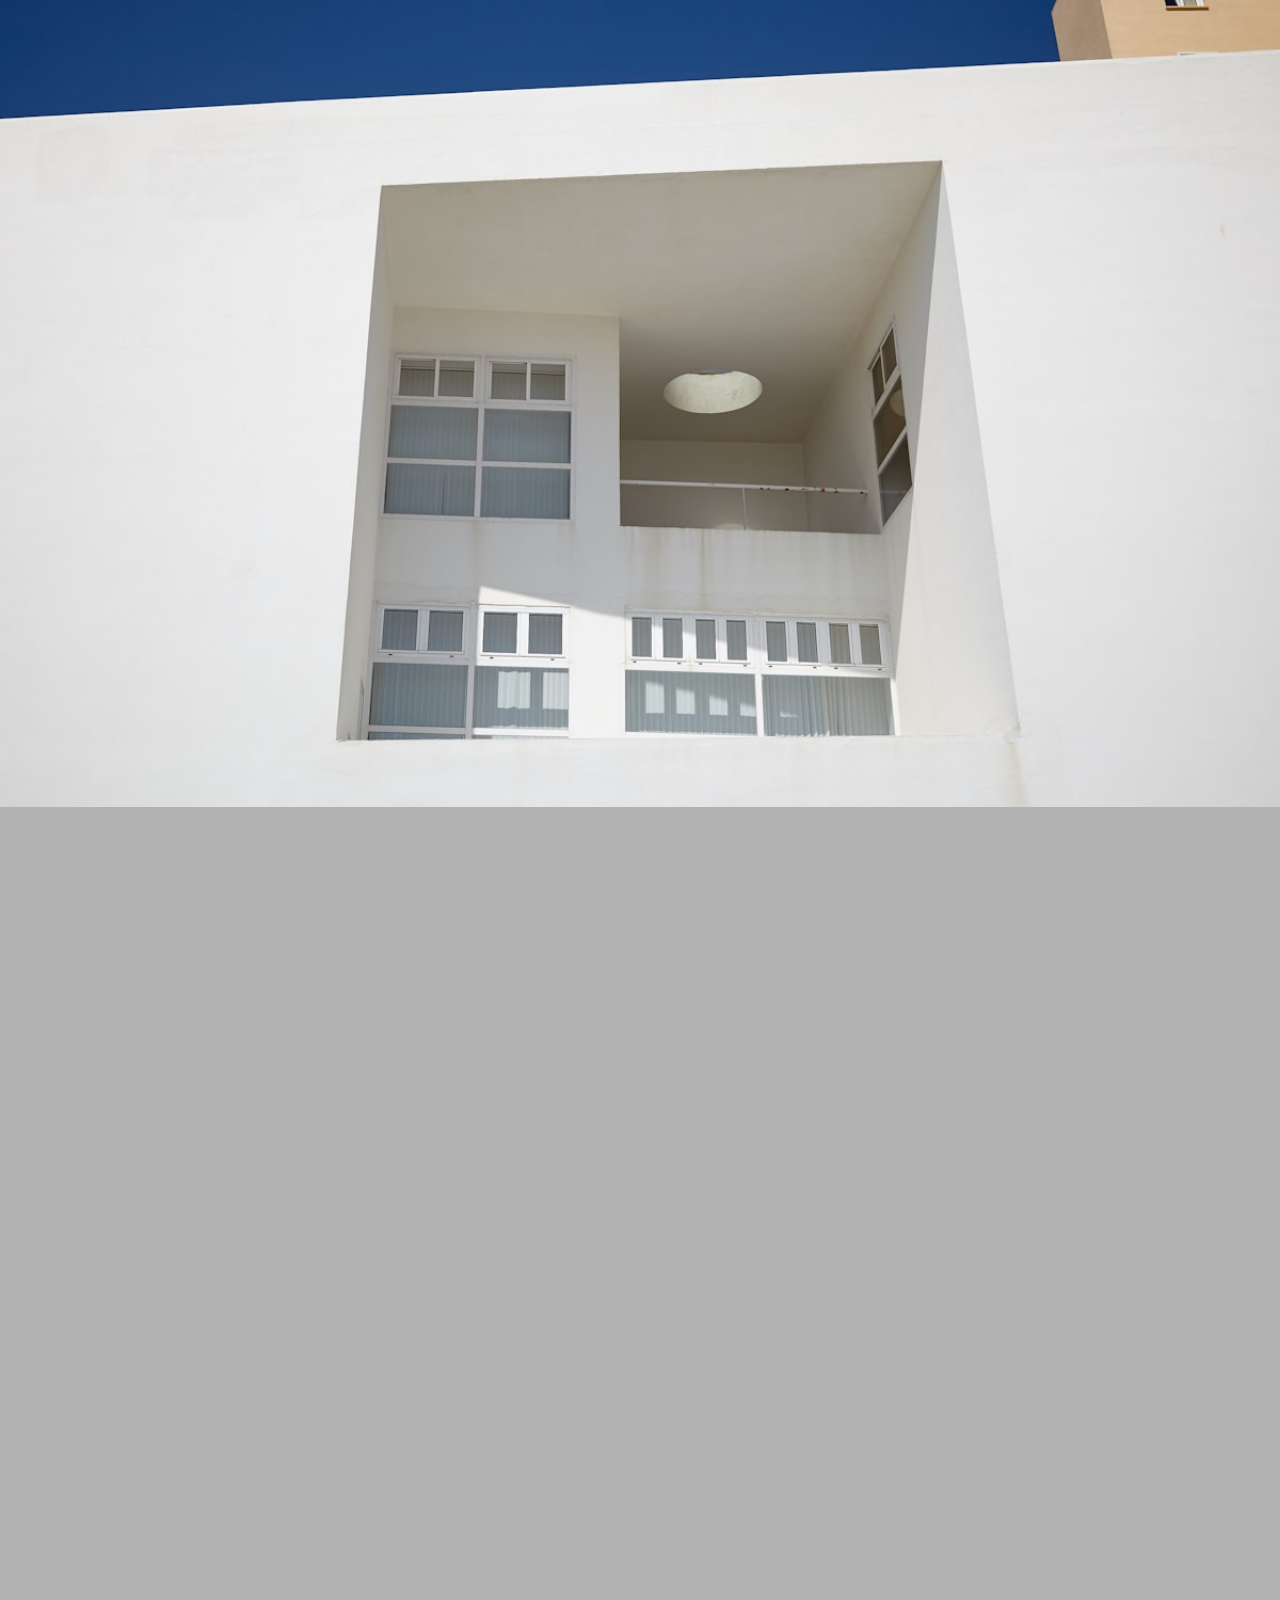
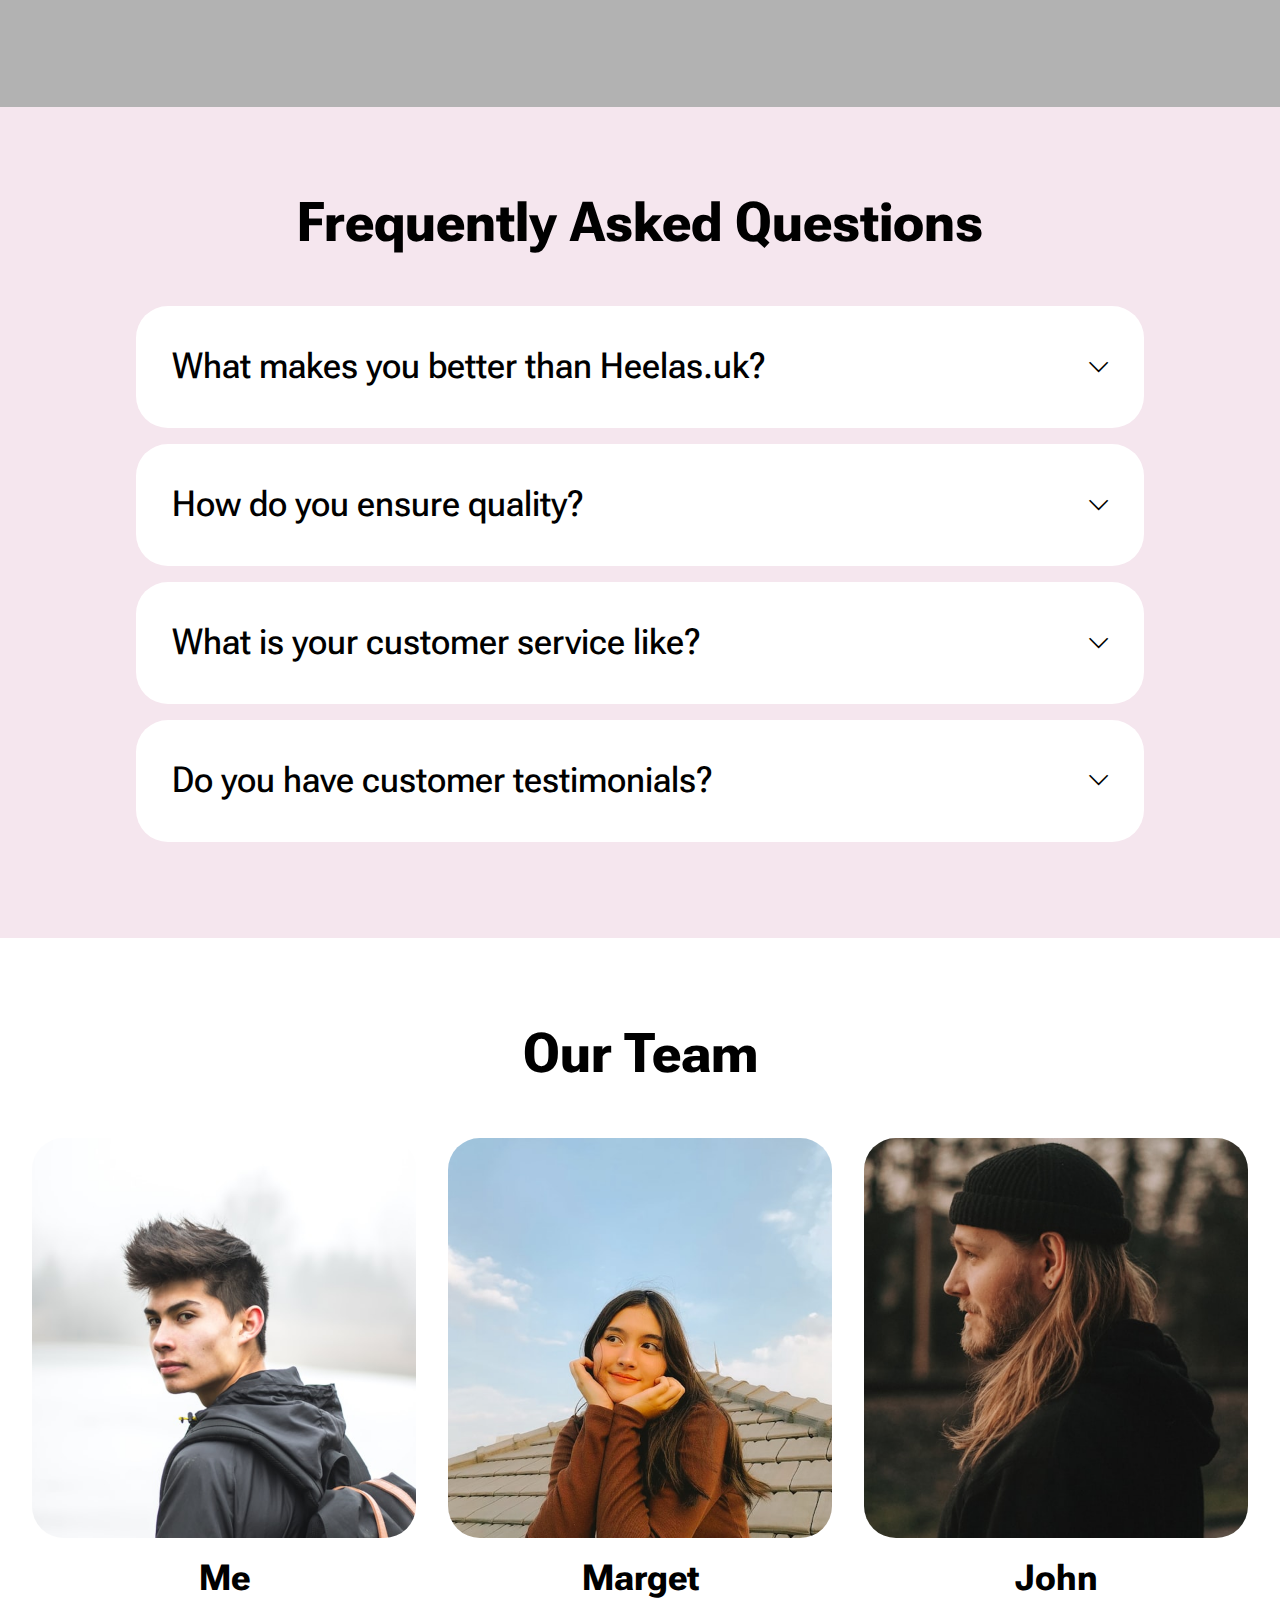
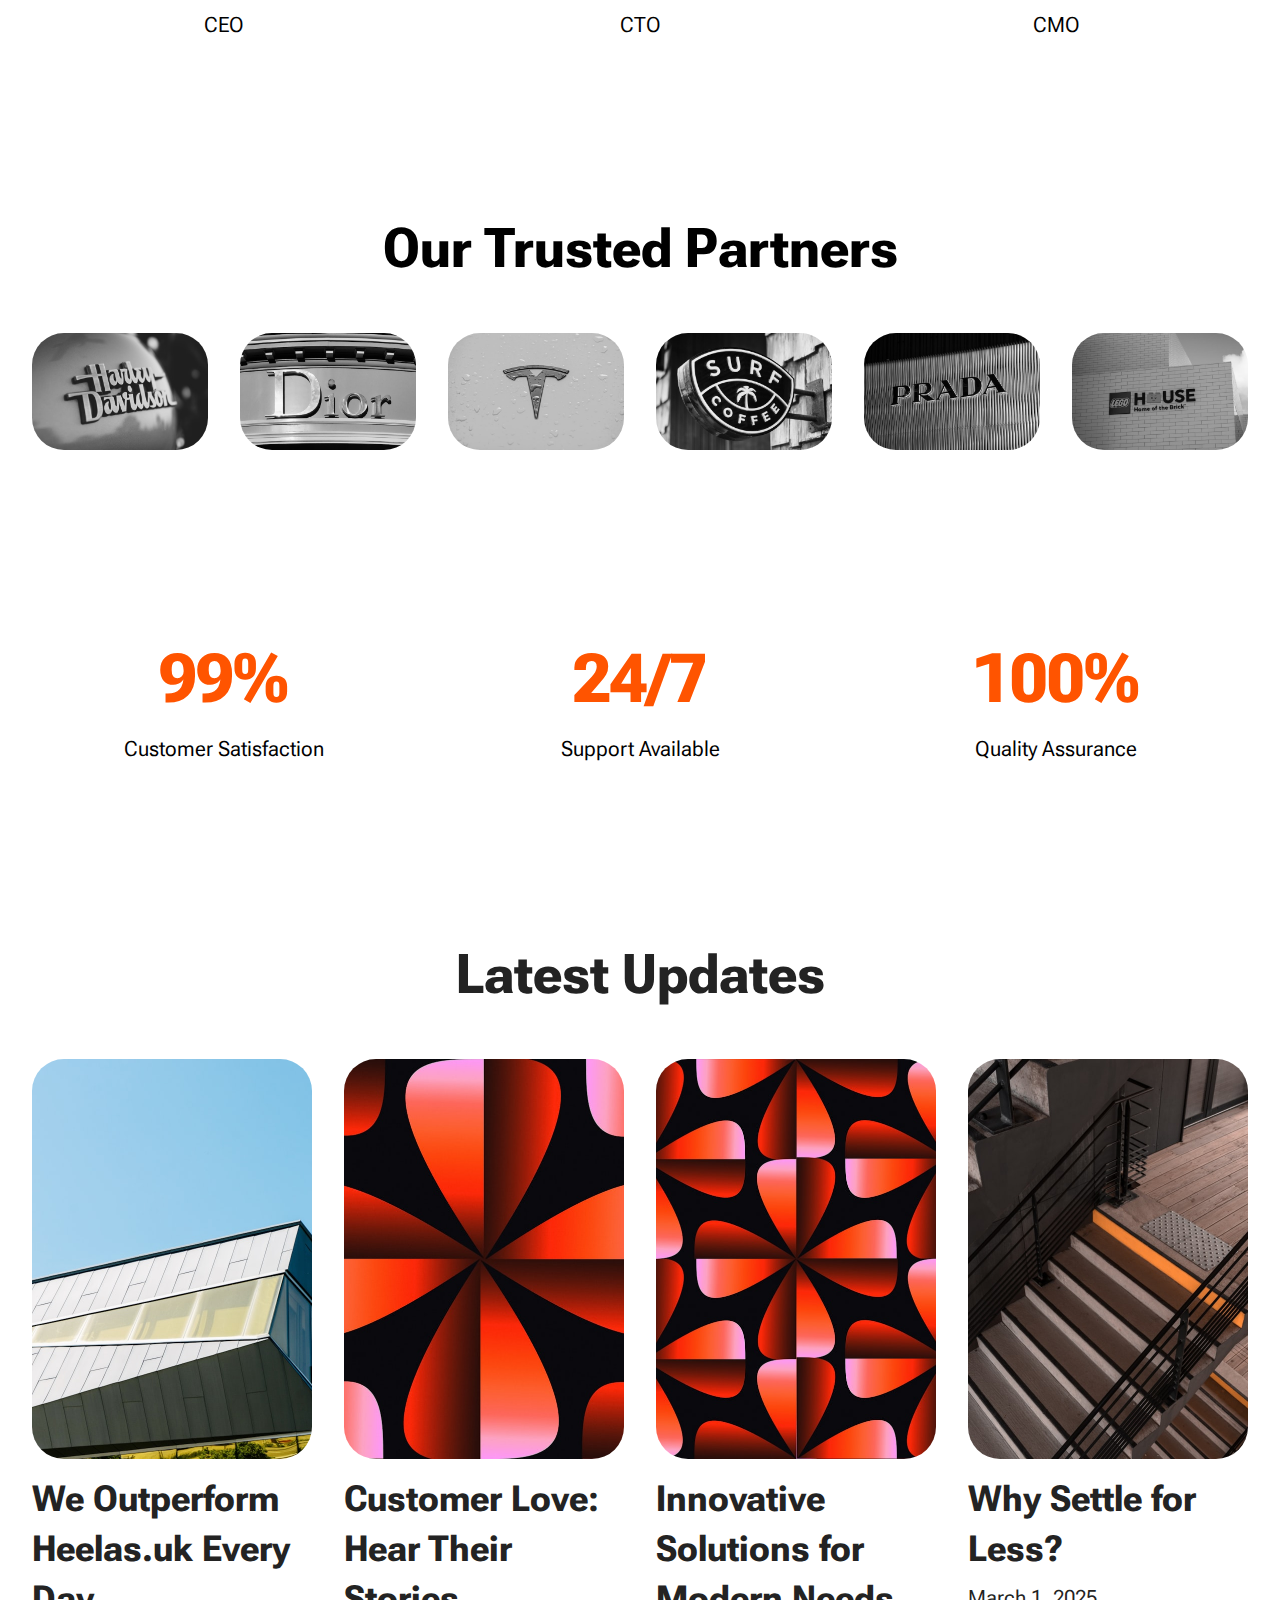
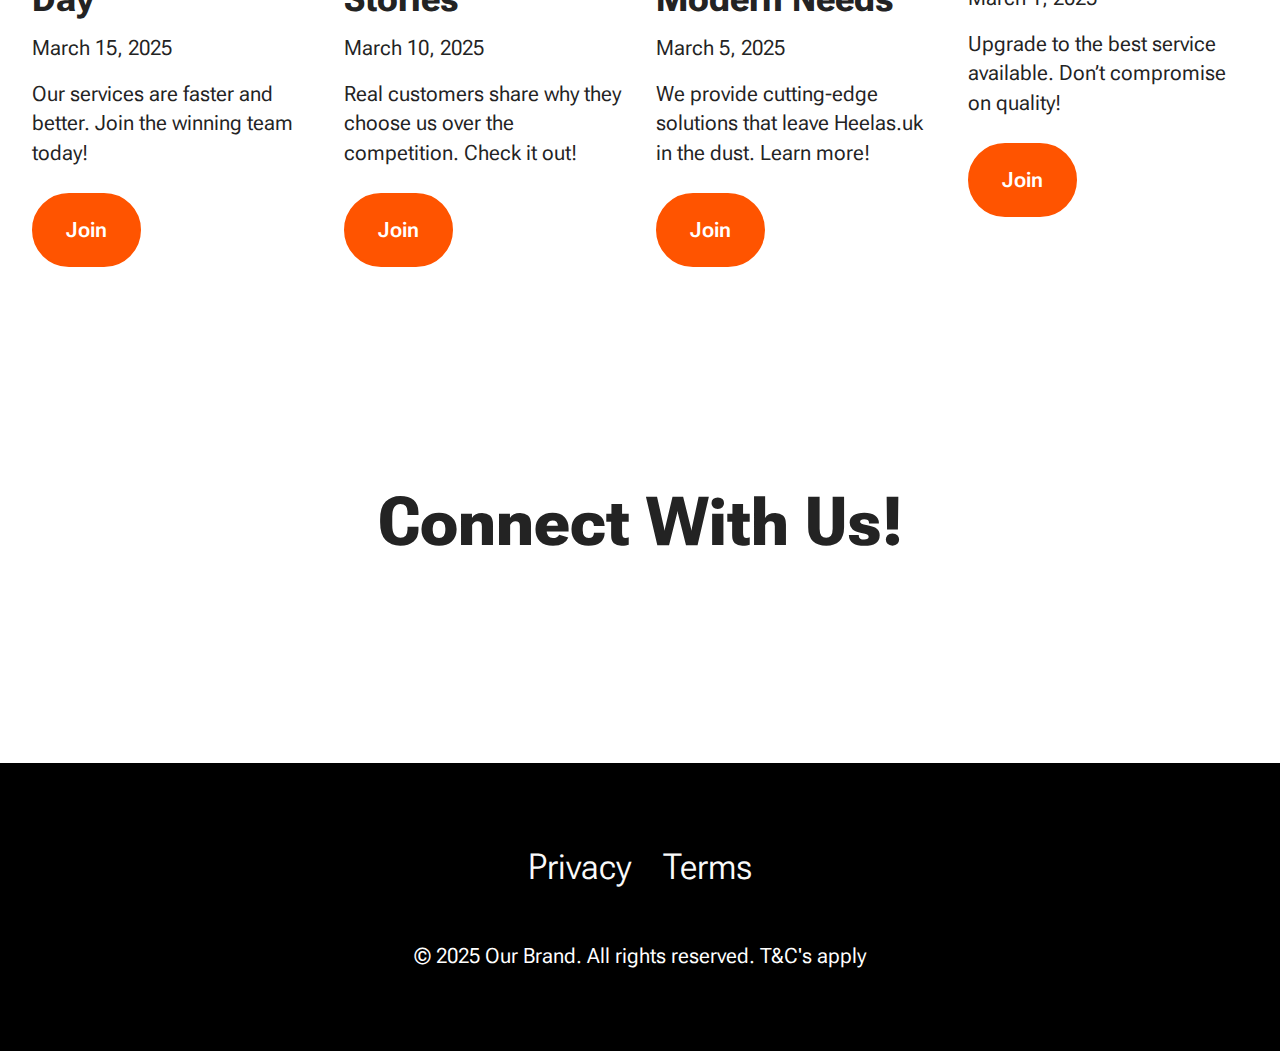
==== commit 4d853f08: "Update index.html" ====
--- a/index.html
+++ b/index.html
@@ -135,7 +135,7 @@
             <div class="item features-without-image col-12">
               <div class="item-wrapper">
                 
-                <p class="mbr-text mbr-fonts-style display-7">At Elite, we redefine excellence. Our commitment to innovation and quality sets us apart from the competition, especially heelas.uk. We don’t just meet expectations; we obliterate them!</p>
+                <p class="mbr-text mbr-fonts-style display-7">At Elite, we redefine excellence. Our commitment to innovation and quality sets us apart from the competition. We don’t just meet expectations; we obliterate them!</p>
               </div>
             </div>
             <div class="item features-without-image col-12">
@@ -711,8 +711,8 @@
             </div>
         </div>
     </div>
-</section><section class="display-7" style="padding: 0;align-items: center;justify-content: center;flex-wrap: wrap;    align-content: center;display: flex;position: relative;height: 4rem;"><a href="https://mobiri.se/3870580" style="flex: 1 1;height: 4rem;position: absolute;width: 100%;z-index: 1;"><img alt="" style="height: 4rem;" src="[data-uri]"></a><p style="margin: 0;text-align: center;" class="display-7">&#8204;</p><a style="z-index:1" href="https://mobirise.com/builder/no-code-website-builder.html">No Code Website Builder</a></section><script src="assets/bootstrap/js/bootstrap.bundle.min.js"></script>  <script src="assets/parallax/jarallax.js"></script>  <script src="assets/smoothscroll/smooth-scroll.js"></script>  <script src="assets/ytplayer/index.js"></script>  <script src="assets/dropdown/js/navbar-dropdown.js"></script>  <script src="assets/vimeoplayer/player.js"></script>  <script src="assets/scrollgallery/scroll-gallery.js"></script>  <script src="assets/mbr-switch-arrow/mbr-switch-arrow.js"></script>  <script src="assets/theme/js/script.js"></script>  
+
   
   
 </body>
-</html>+</html>
